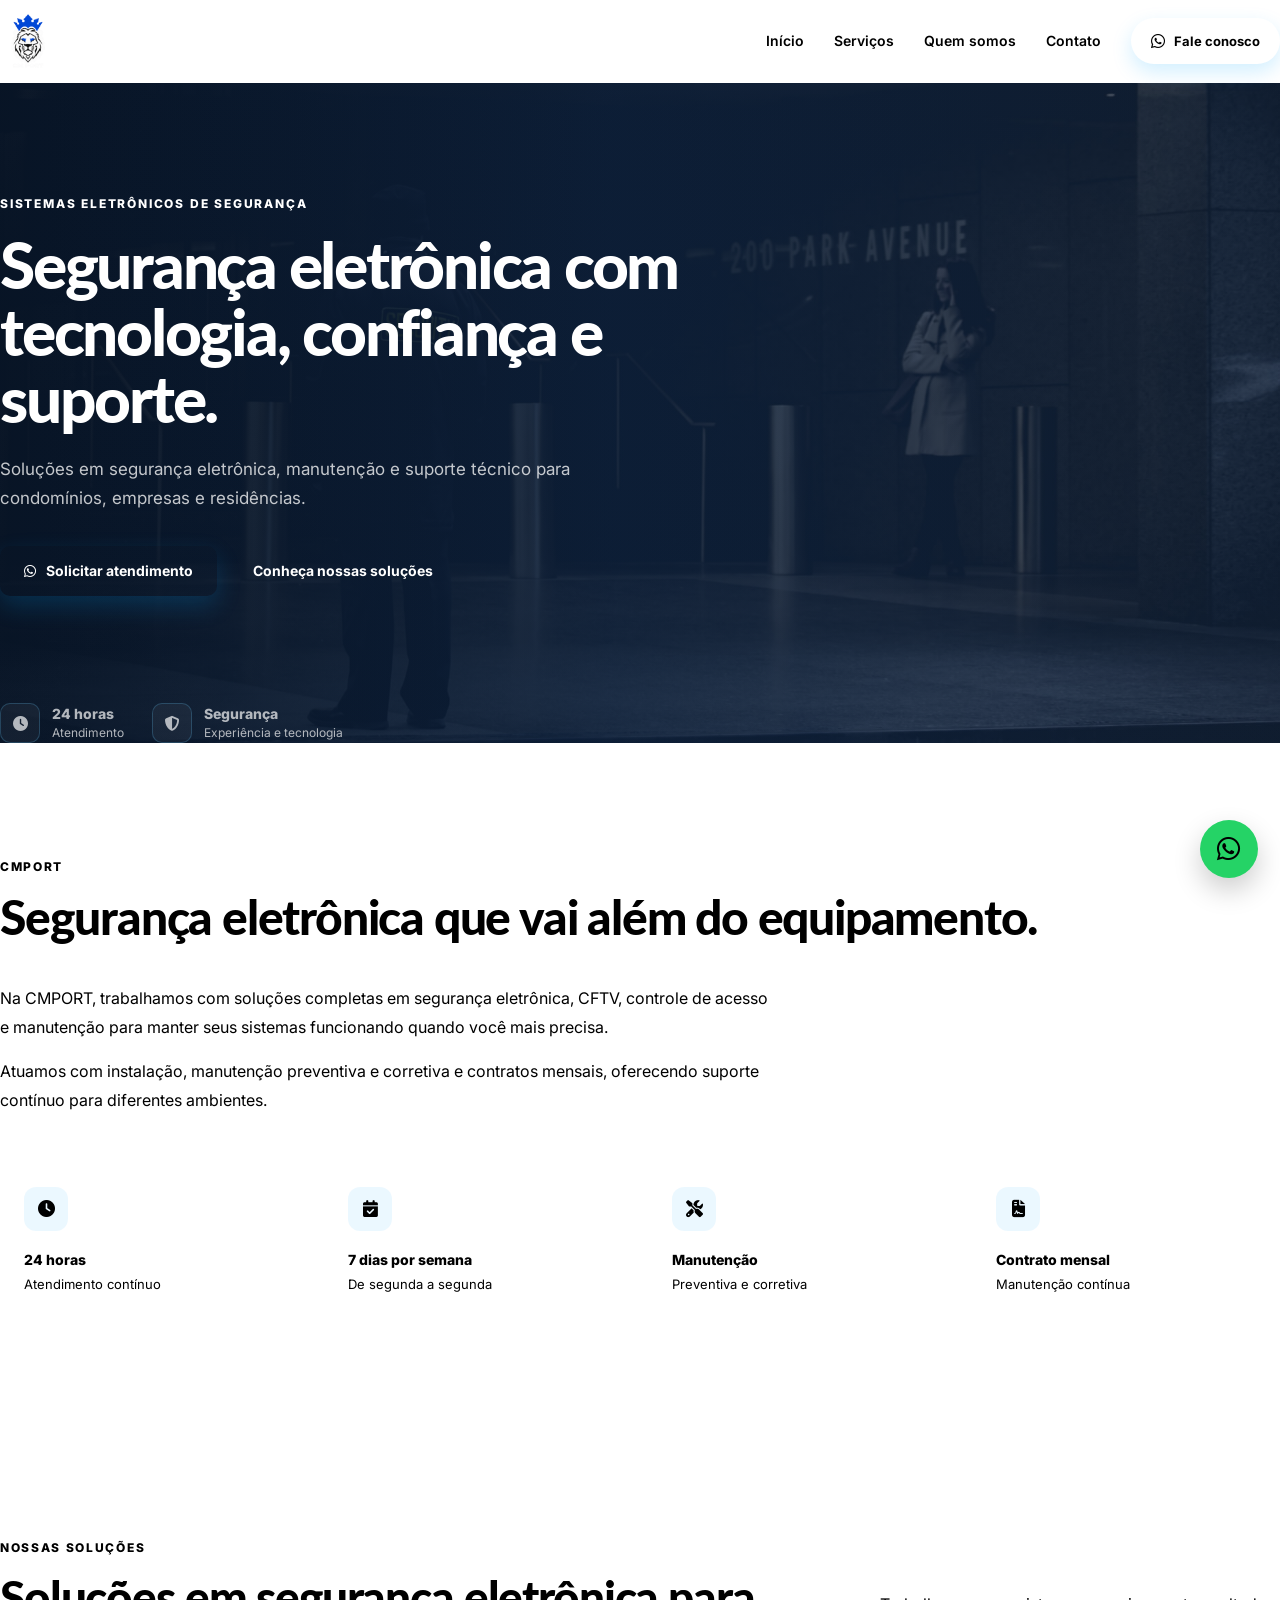
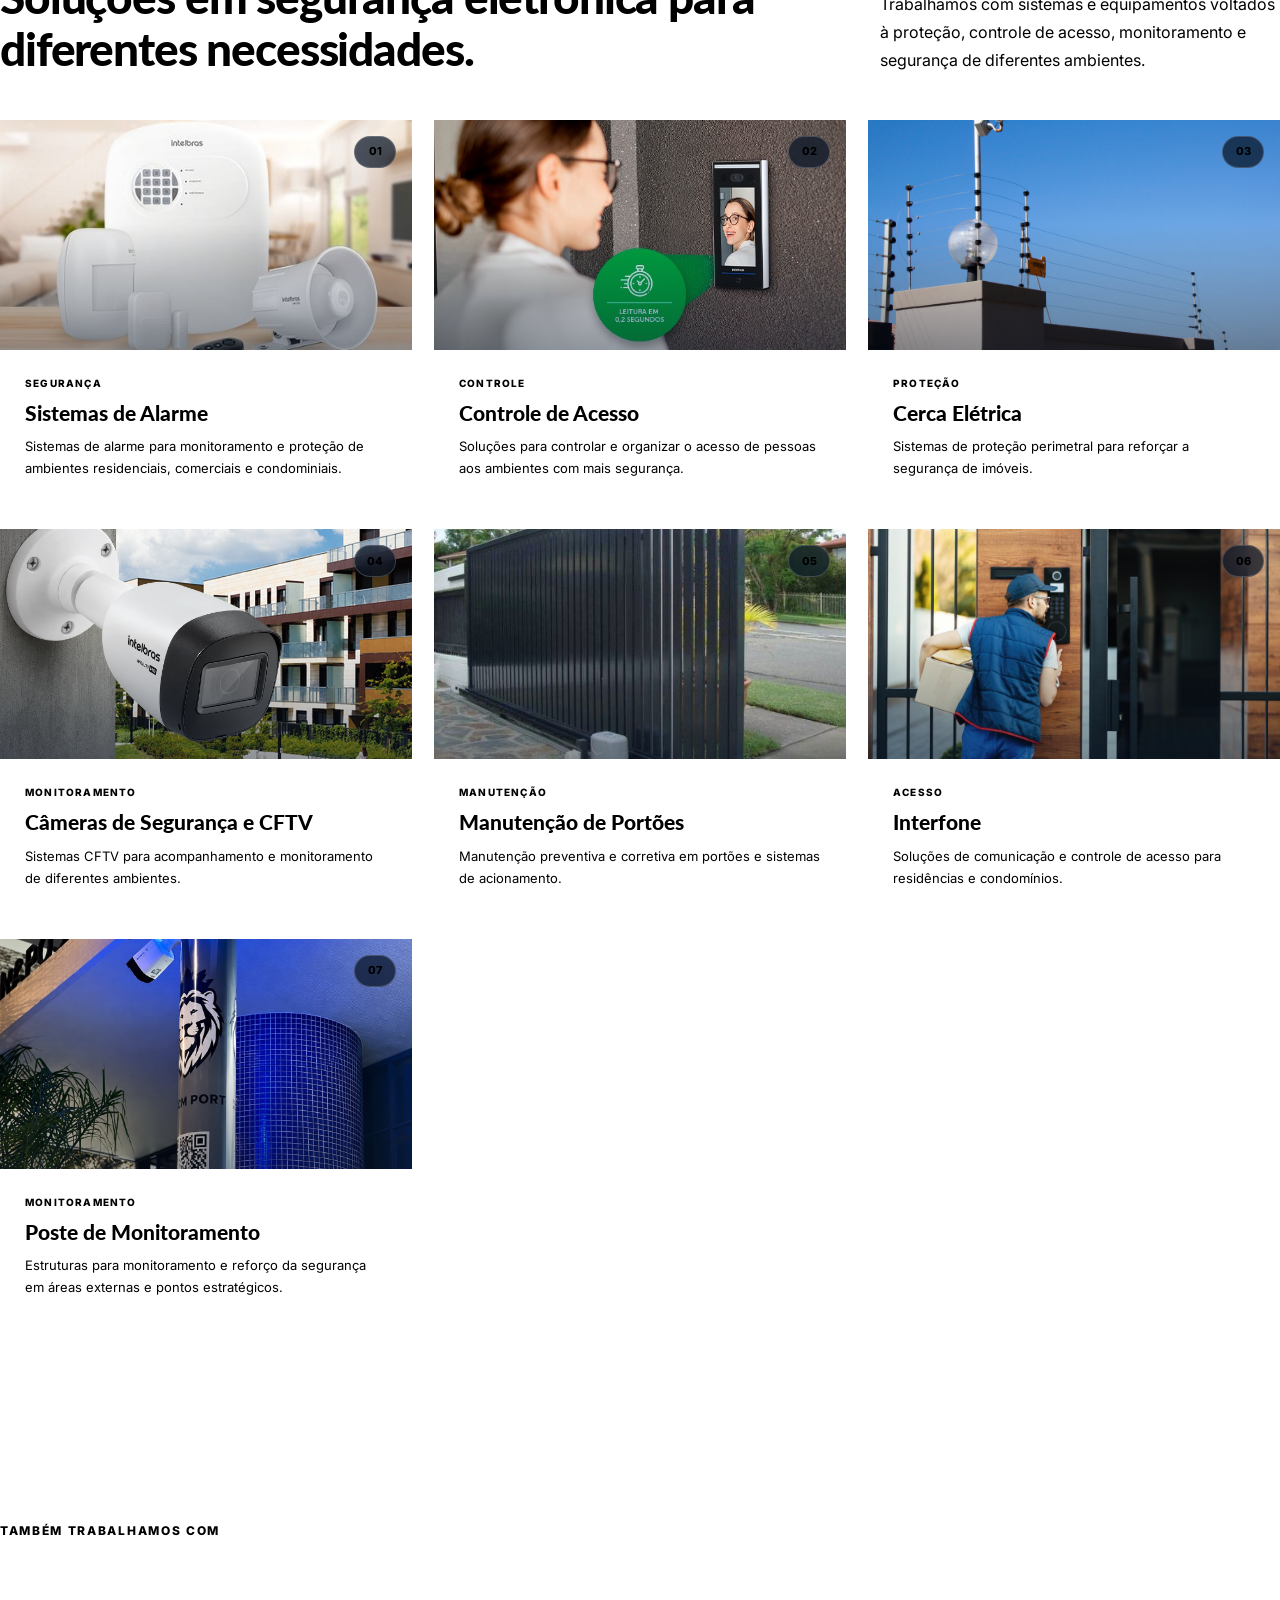
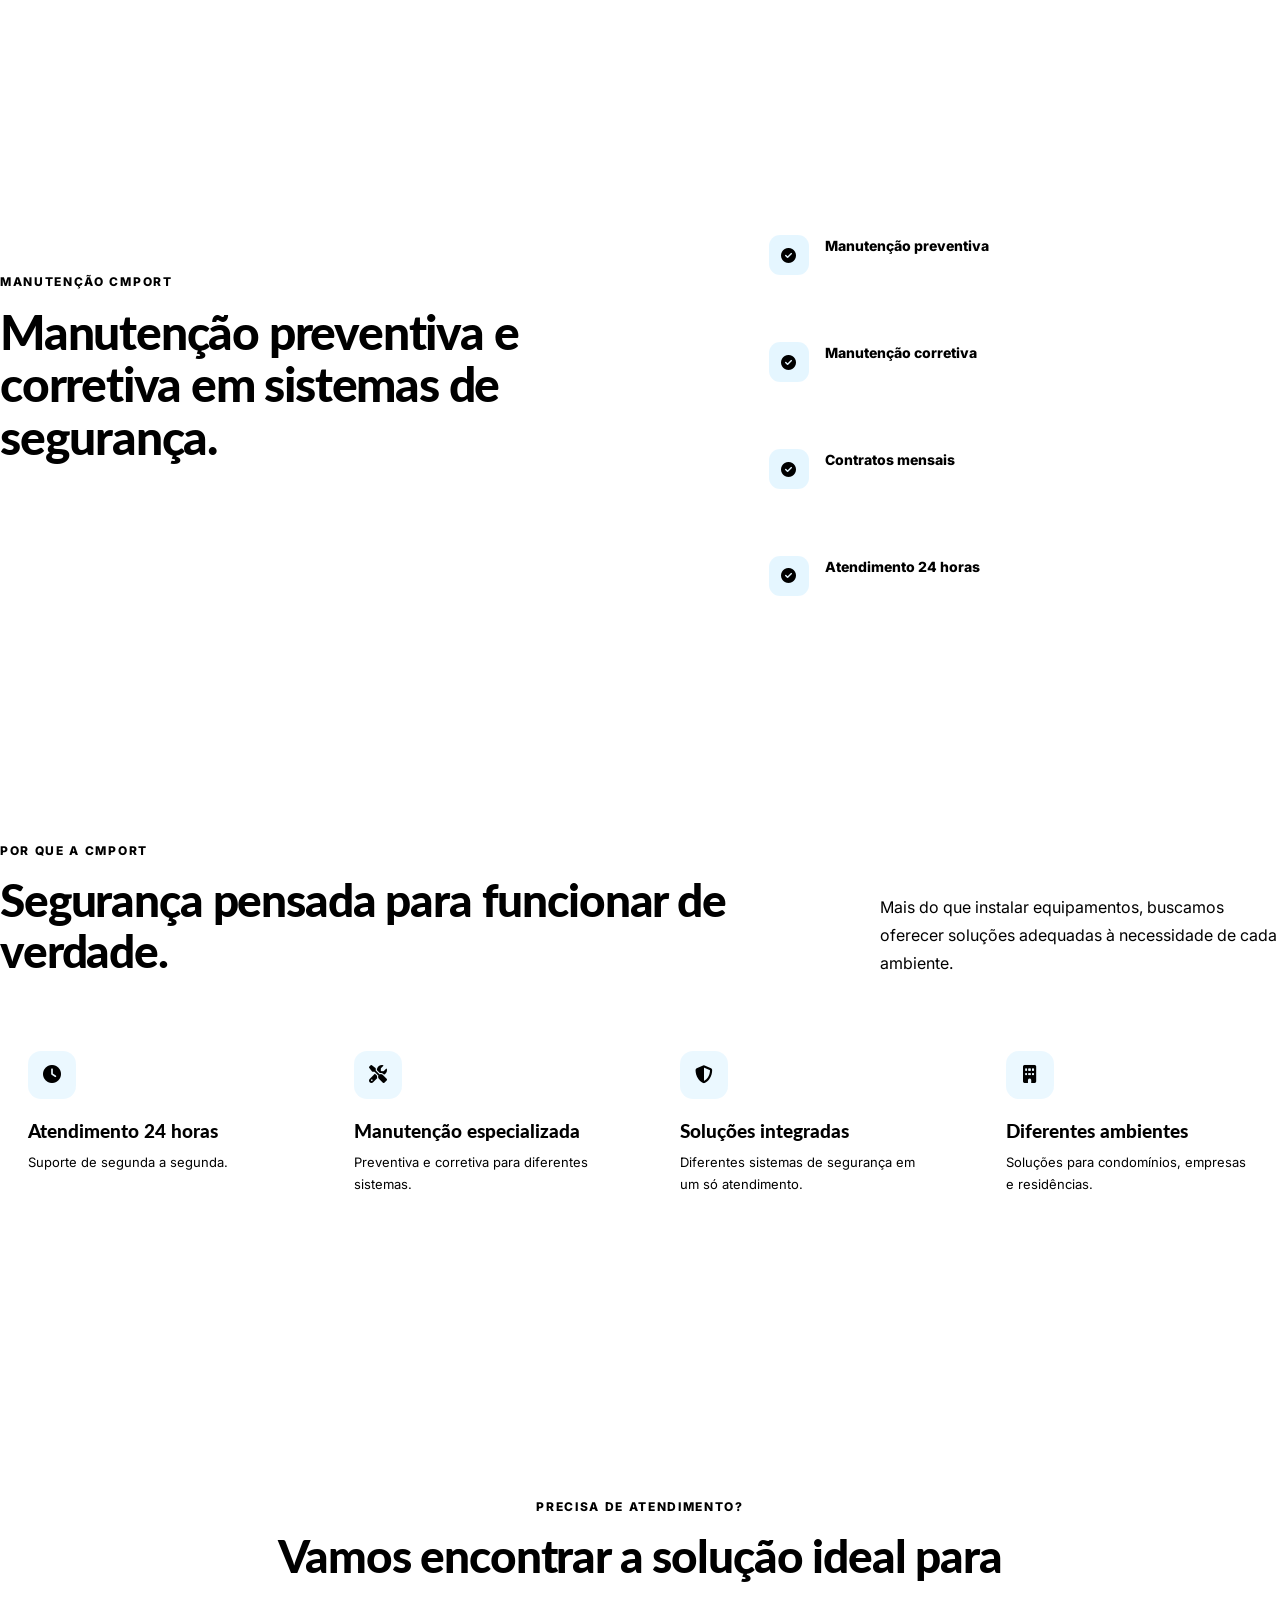
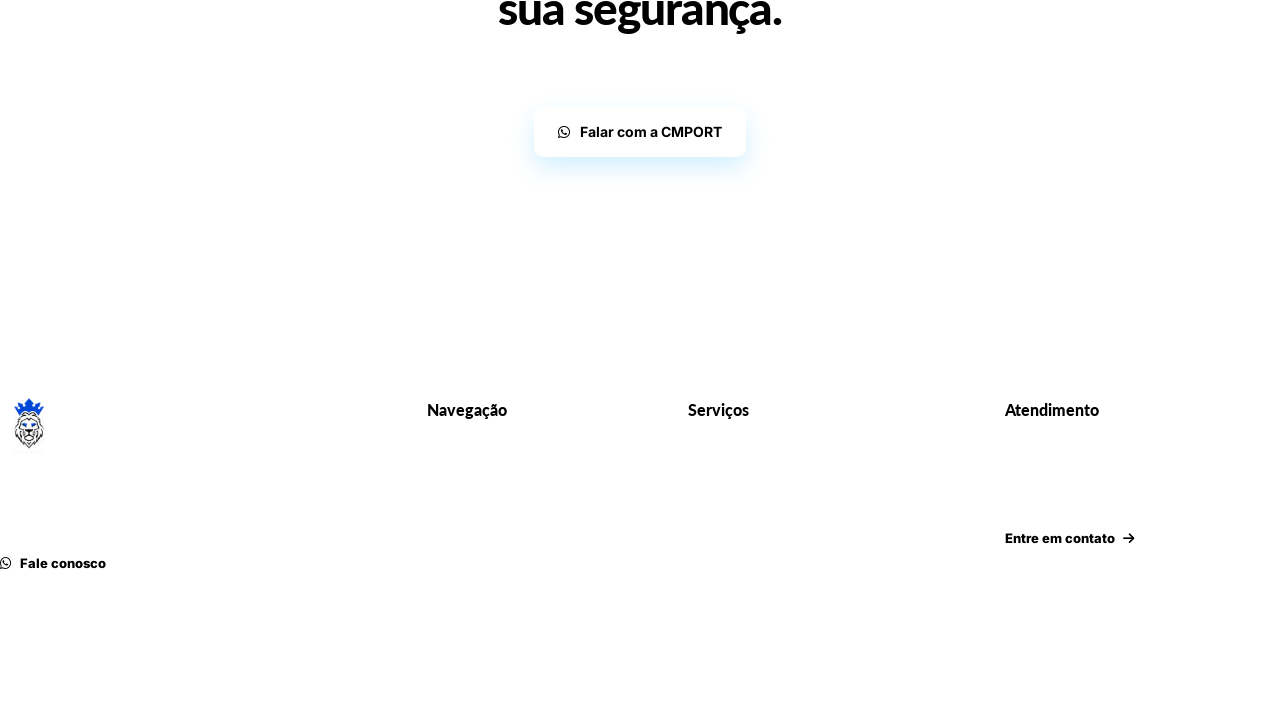
==== index.html @ 22a8a26f "Update index.html" ====
<!DOCTYPE html>
<html lang="pt-BR">
<head>
<meta charset="UTF-8">
<meta name="viewport" content="width=device-width, initial-scale=1.0">
<title>CMPORT | Segurança Eletrônica, CFTV e Controle de Acesso</title>
<meta name="description" content="CMPORT Sistemas Eletrônicos de Segurança: CFTV, câmeras de segurança, alarmes, controle de acesso, cerca elétrica, portões, interfones e manutenção preventiva e corretiva.">
<meta name="author" content="CMPORT Sistemas Eletrônicos de Segurança">
<meta name="robots" content="index, follow">
<meta name="theme-color" content="#0B1F3B">
<link rel="canonical" href="https://www.cmport.com.br/">
<link rel="icon" type="image/png" href="Logo.png">

<meta property="og:type" content="website">
<meta property="og:locale" content="pt_BR">
<meta property="og:title" content="CMPORT | Segurança Eletrônica, CFTV e Controle de Acesso">
<meta property="og:description" content="Soluções em segurança eletrônica, CFTV, controle de acesso, alarmes, cercas elétricas, portões e manutenção.">
<meta property="og:url" content="https://www.cmport.com.br/">
<meta property="og:site_name" content="CMPORT Sistemas Eletrônicos de Segurança">
<meta property="og:image" content="https://www.cmport.com.br/Logo.png">
<meta name="twitter:card" content="summary">
<meta name="twitter:title" content="CMPORT | Segurança Eletrônica, CFTV e Controle de Acesso">
<meta name="twitter:description" content="Soluções em segurança eletrônica, CFTV, controle de acesso, alarmes, cercas elétricas e manutenção.">
<meta name="twitter:image" content="https://www.cmport.com.br/Logo.png">

<link rel="preconnect" href="https://fonts.googleapis.com">
<link rel="preconnect" href="https://fonts.gstatic.com" crossorigin>
<link href="https://fonts.googleapis.com/css2?family=Inter:wght@400;500;600;700;800&family=Lato:wght@400;700;900&display=swap" rel="stylesheet">
<link rel="stylesheet" href="https://cdnjs.cloudflare.com/ajax/libs/font-awesome/6.5.2/css/all.min.css">
<link rel="stylesheet" href="estilo.css">

<script type="application/ld+json">
{
    "@context": "https://schema.org",
    "@graph": [
        {
            "@type": "Organization",
            "@id": "https://www.cmport.com.br/#organization",
            "name": "CMPORT Sistemas Eletrônicos de Segurança",
            "url": "https://www.cmport.com.br/",
            "logo": "https://www.cmport.com.br/Logo.png",
            "image": "https://www.cmport.com.br/Logo.png",
            "description": "Empresa especializada em segurança eletrônica, CFTV, controle de acesso, alarmes, cercas elétricas, portões, interfones e manutenção.",
            "telephone": "+55 11 94034-1682",
            "sameAs": [
                "https://www.instagram.com/cmport_/",
                "https://www.facebook.com/cmport.sistemas/"
            ]
        },
        {
            "@type": "WebSite",
            "@id": "https://www.cmport.com.br/#website",
            "url": "https://www.cmport.com.br/",
            "name": "CMPORT Sistemas Eletrônicos de Segurança",
            "publisher": { "@id": "https://www.cmport.com.br/#organization" },
            "inLanguage": "pt-BR"
        },
        {
            "@type": "Service",
            "@id": "https://www.cmport.com.br/#service",
            "name": "Serviços de Segurança Eletrônica",
            "url": "https://www.cmport.com.br/",
            "provider": { "@id": "https://www.cmport.com.br/#organization" },
            "serviceType": [
                "Sistemas de Alarme",
                "Câmeras de Segurança",
                "CFTV",
                "Controle de Acesso",
                "Cerca Elétrica",
                "Manutenção de Portões",
                "Interfone",
                "Poste de Monitoramento",
                "Sistema Linear",
                "Antena Coletiva",
                "Sistema IVA",
                "Alarme de Incêndio"
            ]
        }
    ]
}
</script>
</head>

<body>

<header class="header">
    <div class="container header-container">

        <a href="index.html" class="logo" aria-label="CMPORT - Página inicial">
            <img src="Logo.png" alt="Logo da CMPORT Sistemas Eletrônicos de Segurança">
        </a>

        <button class="menu-toggle" type="button" aria-label="Abrir menu" aria-expanded="false">
            <i class="fa-solid fa-bars"></i>
        </button>

        <nav class="nav" aria-label="Navegação principal">
            <a href="index.html" class="active" aria-current="page">Início</a>
            <a href="serviços.html">Serviços</a>
            <a href="quem-somos.html">Quem somos</a>
            <a href="contato.html">Contato</a>
            <a href="https://api.whatsapp.com/send?phone=5511940341682&text=Ol%C3%A1%2C%20gostaria%20de%20solicitar%20um%20atendimento%20da%20CMPORT." class="nav-button" target="_blank" rel="noopener noreferrer" aria-label="Falar com a CMPORT pelo WhatsApp">
                <i class="fa-brands fa-whatsapp"></i>
                Fale conosco
            </a>
        </nav>

    </div>
</header>


<main>

    <!-- HERO -->
    <section class="hero hero-home">
        <div class="container hero-container">

            <div class="hero-content">
    <span class="hero-label">SISTEMAS ELETRÔNICOS DE SEGURANÇA</span>

    <h1>Segurança eletrônica com tecnologia, confiança e suporte.</h1>

    <p>
        Soluções em segurança eletrônica, manutenção e suporte técnico
        para condomínios, empresas e residências.
    </p>
        </div>

                <div class="hero-buttons">
                    <a href="https://api.whatsapp.com/send?phone=5511940341682&text=Ol%C3%A1%2C%20gostaria%20de%20solicitar%20um%20atendimento%20da%20CMPORT." class="btn btn-primary" target="_blank" rel="noopener noreferrer">
                        <i class="fa-brands fa-whatsapp"></i>
                        Solicitar atendimento
                    </a>
                    <a href="serviços.html" class="btn btn-secondary">Conheça nossas soluções</a>
                </div>
            </div>

            <div class="hero-trust">

                <div class="trust-item">
                    <i class="fa-solid fa-clock"></i>
                    <span>
                        <strong>24 horas</strong>
                        Atendimento
                    </span>
                </div>

                <div class="trust-item">
                    <i class="fa-solid fa-shield-halved"></i>
                    <span>
                        <strong>Segurança</strong>
                        Experiência e tecnologia
                    </span>
                </div>

            </div>

        </div>
    </section>


    <!-- INTRO -->
    <section class="intro">
        <div class="container">

            <span class="section-label">CMPORT</span>

            <h2>Segurança eletrônica que vai além do equipamento.</h2>

            <p>
                Na CMPORT, trabalhamos com soluções completas em
                segurança eletrônica, CFTV, controle de acesso e
                manutenção para manter seus sistemas funcionando
                quando você mais precisa.
            </p>

            <p>
                Atuamos com instalação, manutenção preventiva e corretiva
                e contratos mensais, oferecendo suporte contínuo para
                diferentes ambientes.
            </p>

            <div class="intro-features">

                <div class="feature-item">
                    <i class="fa-solid fa-clock"></i>
                    <strong>24 horas</strong>
                    <span>Atendimento contínuo</span>
                </div>

                <div class="feature-item">
                    <i class="fa-solid fa-calendar-check"></i>
                    <strong>7 dias por semana</strong>
                    <span>De segunda a segunda</span>
                </div>

                <div class="feature-item">
                    <i class="fa-solid fa-screwdriver-wrench"></i>
                    <strong>Manutenção</strong>
                    <span>Preventiva e corretiva</span>
                </div>

                <div class="feature-item">
                    <i class="fa-solid fa-file-contract"></i>
                    <strong>Contrato mensal</strong>
                    <span>Manutenção contínua</span>
                </div>

            </div>

        </div>
    </section>


    <!-- SERVIÇOS -->
    <section class="services">
        <div class="container">

            <div class="section-header">
                <div>
                    <span class="section-label">NOSSAS SOLUÇÕES</span>
                    <h2>Soluções em segurança eletrônica para diferentes necessidades.</h2>
                </div>
                <p>
                    Trabalhamos com sistemas e equipamentos voltados à
                    proteção, controle de acesso, monitoramento e segurança
                    de diferentes ambientes.
                </p>
            </div>

            <div class="services-grid">

                <article class="service-card">
                    <div class="service-image">
                        <img src="Imagens/WhatsApp-Image-2023-08-18-at-14.47.55-1.jpeg" alt="Sistema de alarme para segurança de imóveis" loading="lazy">
                        <span class="service-number">01</span>
                    </div>
                    <div class="service-content">
                        <span class="service-category">SEGURANÇA</span>
                        <h3>Sistemas de Alarme</h3>
                        <p>Sistemas de alarme para monitoramento e proteção de ambientes residenciais, comerciais e condominiais.</p>
                    </div>
                </article>

                <article class="service-card">
                    <div class="service-image">
                        <img src="Imagens/WhatsApp-Image-2023-08-18-at-14.47.54-2.jpeg" alt="Sistema de controle de acesso para entrada e saída de pessoas" loading="lazy">
                        <span class="service-number">02</span>
                    </div>
                    <div class="service-content">
                        <span class="service-category">CONTROLE</span>
                        <h3>Controle de Acesso</h3>
                        <p>Soluções para controlar e organizar o acesso de pessoas aos ambientes com mais segurança.</p>
                    </div>
                </article>

                <article class="service-card">
                    <div class="service-image">
                        <img src="Imagens/original-dc3877520bd2c9fdb4041e0e8166e64f.jpg" alt="Cerca elétrica para proteção perimetral de imóveis" loading="lazy">
                        <span class="service-number">03</span>
                    </div>
                    <div class="service-content">
                        <span class="service-category">PROTEÇÃO</span>
                        <h3>Cerca Elétrica</h3>
                        <p>Sistemas de proteção perimetral para reforçar a segurança de imóveis.</p>
                    </div>
                </article>

                <article class="service-card">
                    <div class="service-image">
                        <img src="Imagens/Camera de segurança.jpeg" alt="Câmeras de segurança e sistema de CFTV" loading="lazy">
                        <span class="service-number">04</span>
                    </div>
                    <div class="service-content">
                        <span class="service-category">MONITORAMENTO</span>
                        <h3>Câmeras de Segurança e CFTV</h3>
                        <p>Sistemas CFTV para acompanhamento e monitoramento de diferentes ambientes.</p>
                    </div>
                </article>

                <article class="service-card">
                    <div class="service-image">
                        <img src="Imagens/manutencao-portao-automatico-1.jpg" alt="Manutenção preventiva e corretiva de portão automático" loading="lazy">
                        <span class="service-number">05</span>
                    </div>
                    <div class="service-content">
                        <span class="service-category">MANUTENÇÃO</span>
                        <h3>Manutenção de Portões</h3>
                        <p>Manutenção preventiva e corretiva em portões e sistemas de acionamento.</p>
                    </div>
                </article>

                <article class="service-card">
                    <div class="service-image">
                        <img src="Imagens/back-view-deliverer-ringing-intercom-gate-customer-s-house-while-delivering-packages-1-1024x683.jpg" alt="Sistema de interfone para residências e condomínios" loading="lazy">
                        <span class="service-number">06</span>
                    </div>
                    <div class="service-content">
                        <span class="service-category">ACESSO</span>
                        <h3>Interfone</h3>
                        <p>Soluções de comunicação e controle de acesso para residências e condomínios.</p>
                    </div>
                </article>

                <article class="service-card">
                    <div class="service-image">
                        <img src="Imagens/Poste de Monitoramento.jpeg" alt="Poste de monitoramento para reforço da segurança" loading="lazy">
                        <span class="service-number">07</span>
                    </div>
                    <div class="service-content">
                        <span class="service-category">MONITORAMENTO</span>
                        <h3>Poste de Monitoramento</h3>
                        <p>Estruturas para monitoramento e reforço da segurança em áreas externas e pontos estratégicos.</p>
                    </div>
                </article>

            </div>

        </div>
    </section>


    <!-- OUTRAS SOLUÇÕES (agora seção própria, fora do container) -->
    <section class="other-solutions">
        <div class="container">

            <h3 class="other-solutions-title">Também trabalhamos com</h3>

            <div class="solution-tags">
                <span>Sistema Linear</span>
                <span>Antena Coletiva</span>
                <span>Sistema IVA</span>
                <span>Alarme de Incêndio</span>
            </div>

        </div>
    </section>


    <!-- MANUTENÇÃO (estrutura ajustada ao CSS) -->
    <section class="maintenance">
        <div class="maintenance-background">
            <div class="container maintenance-content">

                <div class="maintenance-text">
                    <span class="section-label">MANUTENÇÃO CMPORT</span>

                    <h2>Manutenção preventiva e corretiva em sistemas de segurança.</h2>

                    <p>
                        A manutenção adequada ajuda a preservar o funcionamento
                        dos equipamentos e identificar problemas antes que eles
                        comprometam a segurança.
                    </p>
                </div>

                <div class="maintenance-list">

                    <div class="maintenance-item">
                        <i class="fa-solid fa-circle-check"></i>
                        <div>
                            <strong>Manutenção preventiva</strong>
                            <span>Acompanhamento para reduzir falhas.</span>
                        </div>
                    </div>

                    <div class="maintenance-item">
                        <i class="fa-solid fa-circle-check"></i>
                        <div>
                            <strong>Manutenção corretiva</strong>
                            <span>Atendimento para solucionar problemas.</span>
                        </div>
                    </div>

                    <div class="maintenance-item">
                        <i class="fa-solid fa-circle-check"></i>
                        <div>
                            <strong>Contratos mensais</strong>
                            <span>Manutenção contínua para seu sistema.</span>
                        </div>
                    </div>

                    <div class="maintenance-item">
                        <i class="fa-solid fa-circle-check"></i>
                        <div>
                            <strong>Atendimento 24 horas</strong>
                            <span>De segunda a segunda.</span>
                        </div>
                    </div>

                </div>

            </div>
        </div>
    </section>


    <!-- POR QUE A CMPORT -->
    <section class="why-cmport">
        <div class="container">

            <div class="section-header">
                <div>
                    <span class="section-label">POR QUE A CMPORT</span>
                    <h2>Segurança pensada para funcionar de verdade.</h2>
                </div>
                <p>
                    Mais do que instalar equipamentos, buscamos oferecer
                    soluções adequadas à necessidade de cada ambiente.
                </p>
            </div>

            <div class="why-grid">

                <article class="why-card">
                    <i class="fa-solid fa-clock"></i>
                    <h3>Atendimento 24 horas</h3>
                    <p>Suporte de segunda a segunda.</p>
                </article>

                <article class="why-card">
                    <i class="fa-solid fa-screwdriver-wrench"></i>
                    <h3>Manutenção especializada</h3>
                    <p>Preventiva e corretiva para diferentes sistemas.</p>
                </article>

                <article class="why-card">
                    <i class="fa-solid fa-shield-halved"></i>
                    <h3>Soluções integradas</h3>
                    <p>Diferentes sistemas de segurança em um só atendimento.</p>
                </article>

                <article class="why-card">
                    <i class="fa-solid fa-building"></i>
                    <h3>Diferentes ambientes</h3>
                    <p>Soluções para condomínios, empresas e residências.</p>
                </article>

            </div>

        </div>
    </section>


    <!-- CTA (botão agora dentro do card) -->
    <section class="cta">
        <div class="container cta-container">

            <div class="cta-content">

                <span class="section-label">PRECISA DE ATENDIMENTO?</span>

                <h2>Vamos encontrar a solução ideal para sua segurança.</h2>

                <p>Entre em contato com a CMPORT e fale com nossa equipe.</p>

                <a href="https://api.whatsapp.com/send?phone=5511940341682&text=Ol%C3%A1%2C%20gostaria%20de%20solicitar%20um%20atendimento%20da%20CMPORT." class="btn btn-primary" target="_blank" rel="noopener noreferrer">
                    <i class="fa-brands fa-whatsapp"></i>
                    Falar com a CMPORT
                </a>

            </div>

        </div>
    </section>

</main>


<footer class="footer">

    <div class="container footer-container">

        <div class="footer-brand">
            <a href="index.html" class="footer-logo" aria-label="CMPORT - Página inicial">
                <img src="Logo.png" alt="CMPORT Sistemas Eletrônicos de Segurança">
            </a>

            <p>Sistemas eletrônicos de segurança, CFTV, manutenção e suporte técnico.</p>

            <a href="https://api.whatsapp.com/send?phone=5511940341682&text=Ol%C3%A1%2C%20gostaria%20de%20solicitar%20um%20atendimento%20da%20CMPORT." class="footer-whatsapp" target="_blank" rel="noopener noreferrer">
                <i class="fa-brands fa-whatsapp"></i>
                Fale conosco
            </a>
        </div>

        <div class="footer-column">
            <h3>Navegação</h3>
            <a href="index.html">Início</a>
            <a href="serviços.html">Serviços</a>
            <a href="quem-somos.html">Quem somos</a>
            <a href="contato.html">Contato</a>
        </div>

        <div class="footer-column">
            <h3>Serviços</h3>
            <a href="serviços.html">Sistemas de Alarme</a>
            <a href="serviços.html">Controle de Acesso</a>
            <a href="serviços.html">Câmeras e CFTV</a>
            <a href="serviços.html">Cerca Elétrica</a>
            <a href="serviços.html">Manutenção de Portões</a>
        </div>

        <div class="footer-contact">
            <h3>Atendimento</h3>
            <span><i class="fa-solid fa-clock"></i> Atendimento 24 horas</span>
            <span><i class="fa-solid fa-calendar-days"></i> 7 dias por semana</span>
            <span><i class="fa-solid fa-shield-halved"></i> Segurança e manutenção</span>
            <a href="contato.html" class="footer-contact-link">
                Entre em contato
                <i class="fa-solid fa-arrow-right"></i>
            </a>
        </div>

    </div>

    <div class="footer-bottom">
        <div class="container footer-bottom-inner">

            <p>© 2026 CMPORT Sistemas Eletrônicos de Segurança. Todos os direitos reservados.</p>

            <div class="footer-social">
                <a href="https://www.instagram.com/cmport_/" target="_blank" rel="noopener noreferrer" aria-label="Instagram da CMPORT">
                    <i class="fa-brands fa-instagram"></i>
                </a>
                <a href="https://www.facebook.com/cmport.sistemas/" target="_blank" rel="noopener noreferrer" aria-label="Facebook da CMPORT">
                    <i class="fa-brands fa-facebook-f"></i>
                </a>
            </div>

        </div>
    </div>

</footer>


<!-- WhatsApp flutuante (sem texto, só o ícone) -->
<a href="https://api.whatsapp.com/send?phone=5511940341682&text=Ol%C3%A1%2C%20gostaria%20de%20solicitar%20um%20atendimento%20da%20CMPORT." class="whatsapp-float" target="_blank" rel="noopener noreferrer" aria-label="Falar com a CMPORT pelo WhatsApp">
    <i class="fa-brands fa-whatsapp"></i>
</a>

<script src="script.js"></script>

</body>
</html>
---- estilo.css ----
```css
/* =========================================================
   CMPORT - SISTEMAS ELETRÔNICOS DE SEGURANÇA
   CSS PRINCIPAL (index, serviços, quem-somos, contato)
========================================================= */

/* 01. VARIÁVEIS */
:root {
    --navy: #0B1F3B;
    --navy-dark: #071426;
    --navy-light: #102B4D;
    --blue: #00A8FF;
    --blue-dark: #0089D1;
    --blue-light: #66CCFF;
    --gray: #6B7280;
    --gray-light: #A1A7B0;
    --ice: #F4F6FA;
    --white: #FFFFFF;
    --black: #111111;
    --border: #E3E7ED;
    --shadow-sm: 0 6px 20px rgba(7, 20, 38, 0.06);
    --shadow: 0 16px 40px rgba(7, 20, 38, 0.09);
    --shadow-lg: 0 24px 60px rgba(7, 20, 38, 0.14);
    --radius-sm: 10px;
    --radius: 18px;
    --radius-lg: 28px;
    --transition: 0.25s ease;
    --container: 1180px;
}

/* 02. RESET */
*, *::before, *::after { box-sizing: border-box; }
html { scroll-behavior: smooth; }

body {
    margin: 0;
    padding: 0;
    background: var(--white);
    color: var(--navy);
    font-family: "Inter", sans-serif;
    font-size: 16px;
    line-height: 1.6;
    overflow-x: hidden;
    -webkit-font-smoothing: antialiased;
    text-rendering: optimizeLegibility;
}

body, button, input, textarea, select {
    font-family: "Inter", sans-serif;
}

img {
    display: block;
    max-width: 100%;
}

a {
    color: inherit;
    text-decoration: none;
}

button, a {
    -webkit-tap-highlight-color: transparent;
}

button {
    border: 0;
}

p, h1, h2, h3, h4 {
    margin-top: 0;
}

p {
    color: var(--gray);
}

::selection {
    background: var(--blue);
    color: var(--white);
}

/* 03. CONTAINER */
.container {
    width: min(calc(100% - 48px), var(--container));
    margin-inline: auto;
}

/* 04. HEADER */
.header,
.site-header {
    position: relative;
    z-index: 1000;
    width: 100%;
    background: var(--navy-dark);
    border-bottom: 1px solid rgba(255, 255, 255, 0.10);
}

.header-container {
    min-height: 82px;
    display: flex;
    align-items: center;
    justify-content: space-between;
    gap: 30px;
}

/* LOGO */
.logo,
.footer-logo {
    display: inline-flex;
    align-items: center;
    flex-shrink: 0;
}

.logo img {
    width: auto;
    max-width: 190px;
    max-height: 56px;
    object-fit: contain;
}

.footer-logo img {
    width: auto;
    max-width: 185px;
    max-height: 58px;
    object-fit: contain;
}

/* NAVEGAÇÃO */
.nav,
.main-nav {
    display: flex;
    align-items: center;
    justify-content: flex-end;
    gap: 30px;
}

.nav > a,
.main-nav > a {
    position: relative;
    display: inline-flex;
    align-items: center;
    min-height: 42px;
    color: var(--white);
    font-size: 14px;
    font-weight: 600;
    transition: color var(--transition);
}

.nav > a:not(.nav-button)::after,
.main-nav > a:not(.nav-button)::after {
    content: "";
    position: absolute;
    left: 0;
    bottom: 3px;
    width: 0;
    height: 2px;
    background: var(--blue);
    transition: width var(--transition);
}

.nav > a:not(.nav-button):hover,
.main-nav > a:not(.nav-button):hover,
.nav > a.active:not(.nav-button),
.main-nav > a.active:not(.nav-button) {
    color: var(--blue-light);
}

.nav > a:not(.nav-button):hover::after,
.main-nav > a:not(.nav-button):hover::after,
.nav > a.active:not(.nav-button)::after,
.main-nav > a.active:not(.nav-button)::after {
    width: 100%;
}

/* BOTÃO DO MENU */
.nav-button {
    display: inline-flex !important;
    align-items: center;
    justify-content: center;
    gap: 9px;
    min-height: 46px !important;
    padding: 0 20px;
    border-radius: 50px;
    background: var(--blue);
    color: var(--white) !important;
    font-size: 13px !important;
    font-weight: 700 !important;
    box-shadow: 0 8px 20px rgba(0, 168, 255, 0.18);
    transition: background var(--transition), transform var(--transition), box-shadow var(--transition);
}

.nav-button::after {
    display: none !important;
}

.nav-button:hover {
    background: var(--blue-dark);
    color: var(--white) !important;
    transform: translateY(-2px);
    box-shadow: 0 12px 24px rgba(0, 137, 209, 0.22);
}

.nav-button i {
    font-size: 16px;
}

/* MENU MOBILE */
.menu-toggle {
    display: none;
    width: 44px;
    height: 44px;
    align-items: center;
    justify-content: center;
    border-radius: 10px;
    background: var(--ice);
    color: var(--navy);
    cursor: pointer;
    font-size: 20px;
}

.menu-toggle:hover {
    background: #e9edf3;
}

/* 05. BOTÕES */
.btn {
    display: inline-flex;
    align-items: center;
    justify-content: center;
    gap: 10px;
    min-height: 50px;
    padding: 0 24px;
    border-radius: 10px;
    font-size: 14px;
    font-weight: 700;
    line-height: 1;
    cursor: pointer;
    transition: background var(--transition), color var(--transition), border-color var(--transition), transform var(--transition), box-shadow var(--transition);
}

.btn:hover {
    transform: translateY(-2px);
}

.btn-primary {
    background: var(--blue);
    color: var(--white);
    box-shadow: 0 10px 24px rgba(0, 168, 255, 0.18);
}

.btn-primary:hover {
    background: var(--blue-dark);
    color: var(--white);
    box-shadow: 0 14px 28px rgba(0, 137, 209, 0.22);
}

.btn-secondary {
    background: var(--white);
    color: var(--navy);
    border: 1px solid var(--white);
}

.btn-secondary:hover {
    background: transparent;
    color: var(--white);
}

.btn-outline {
    background: transparent;
    color: var(--white);
    border: 1px solid rgba(255, 255, 255, 0.38);
}

.btn-outline:hover {
    background: rgba(255, 255, 255, 0.08);
    color: var(--white);
    border-color: rgba(255, 255, 255, 0.65);
}

/* 06. ELEMENTOS DE SEÇÃO */
.section-label {
    display: inline-flex;
    align-items: center;
    margin-bottom: 14px;
    color: var(--blue-dark);
    font-size: 12px;
    font-weight: 800;
    letter-spacing: 0.14em;
    text-transform: uppercase;
}

.section-heading {
    color: var(--navy);
    font-family: "Lato", sans-serif;
    font-weight: 900;
    line-height: 1.14;
    letter-spacing: -0.025em;
}

.section-heading h2,
.section-heading > h2 {
    margin-bottom: 16px;
    color: var(--navy);
    font-family: "Lato", sans-serif;
    font-size: clamp(30px, 4vw, 44px);
    font-weight: 900;
    line-height: 1.12;
}

.section-heading p {
    max-width: 760px;
    margin-bottom: 0;
    color: var(--gray);
    font-size: 16px;
    line-height: 1.75;
}

.section-description {
    max-width: 720px;
    color: var(--gray);
    line-height: 1.75;
}

/* 07. HERO */
.hero {
    position: relative;
    overflow: hidden;
    background-color: var(--navy-dark);
    background-image:
        linear-gradient(90deg, rgba(7, 20, 38, 0.96) 0%, rgba(11, 31, 59, 0.88) 48%, rgba(11, 31, 59, 0.66) 100%),
        url("Imagens/security-service-hero-img-bg.jpg");
    background-position: center;
    background-size: cover;
    background-repeat: no-repeat;
    color: var(--white);
}

.hero::before {
    content: "";
    position: absolute;
    inset: 0;
    pointer-events: none;
    background: linear-gradient(180deg, rgba(7, 20, 38, 0.08), rgba(7, 20, 38, 0.12));
}

.hero-container {
    position: relative;
    z-index: 1;
    min-height: 620px;
    display: flex;
    align-items: center;
    gap: 60px;
    padding-top: 72px;
    padding-bottom: 72px;
}

.hero-eyebrow,
.hero-label,
.eyebrow {
    display: inline-flex;
    align-items: center;
    margin-bottom: 18px;
    color: var(--blue-light);
    font-size: 12px;
    font-weight: 800;
    letter-spacing: 0.15em;
    text-transform: uppercase;
}

.hero h1 {
    max-width: 760px;
    margin-bottom: 22px;
    color: var(--white);
    font-family: "Lato", sans-serif;
    font-size: clamp(42px, 5vw, 68px);
    font-weight: 900;
    line-height: 1.05;
    letter-spacing: -0.035em;
}

.hero p {
    max-width: 680px;
    margin-bottom: 0;
    color: rgba(255, 255, 255, 0.76);
    font-size: 17px;
    line-height: 1.75;
}

/* HERO HOME */
.hero-home .hero-container {
    display: flex;
    flex-direction: column;
    align-items: flex-start;
    justify-content: center;
    gap: 0;
}

.hero-home .hero-content {
    max-width: 760px;
}

.hero-home .hero-trust {
    margin-top: 0;
}

/* HERO BOTÕES */
.hero-buttons,
.hero-actions {
    display: flex;
    flex-wrap: wrap;
    align-items: center;
    gap: 12px;
    margin-top: 32px;
}

/* HERO TRUST */
.hero-trust {
    display: flex;
    flex-wrap: wrap;
    align-items: center;
    gap: 28px;
    margin-top: 38px;
}

.trust-item,
.hero-trust-item {
    display: flex;
    align-items: center;
    gap: 12px;
    color: rgba(255, 255, 255, 0.78);
}

.trust-item > i,
.hero-trust-item > i {
    display: inline-flex;
    align-items: center;
    justify-content: center;
    width: 40px;
    height: 40px;
    flex-shrink: 0;
    border: 1px solid rgba(102, 204, 255, 0.25);
    border-radius: 10px;
    background: rgba(255, 255, 255, 0.05);
    color: var(--blue-light);
    font-size: 15px;
}

.trust-item > span,
.hero-trust-item > span {
    display: flex;
    flex-direction: column;
    gap: 1px;
    font-size: 12px;
    line-height: 1.4;
}

.trust-item strong,
.hero-trust-item strong {
    color: var(--white);
    font-size: 14px;
    font-weight: 800;
}

/* 08. PAGE HERO - CABEÇALHO PADRÃO DE TODAS AS PÁGINAS */
.page-hero {
    position: relative;
    overflow: hidden;
    background-color: var(--navy-dark) !important;
    background-image:
        linear-gradient(
            90deg,
            rgba(7, 20, 38, 0.96) 0%,
            rgba(11, 31, 59, 0.88) 48%,
            rgba(11, 31, 59, 0.66) 100%
        ),
        url("Imagens/security-service-hero-img-bg.jpg") !important;
    background-position: center !important;
    background-size: cover !important;
    background-repeat: no-repeat !important;
    color: var(--white) !important;
}

.page-hero::after {
    content: "";
    position: absolute;
    right: -180px;
    top: -220px;
    width: 520px;
    height: 520px;
    border-radius: 50%;
    background: radial-gradient(
        circle,
        rgba(0, 168, 255, 0.14),
        transparent 68%
    );
    pointer-events: none;
}

.page-hero-content {
    position: relative;
    z-index: 1;
}

/* TEXTO PEQUENO DO CABEÇALHO */
.page-hero .hero-eyebrow,
.page-hero .hero-label,
.page-hero .eyebrow,
.page-hero .section-label {
    display: inline-flex;
    align-items: center;
    margin-bottom: 18px;
    color: var(--blue-light) !important;
    font-size: 12px;
    font-weight: 800;
    letter-spacing: 0.15em;
    line-height: 1.2;
    text-transform: uppercase;
}

/* TÍTULO PRINCIPAL DO CABEÇALHO */
.page-hero h1,
.page-hero h2 {
    max-width: 850px;
    margin-bottom: 20px;
    color: var(--white) !important;
    font-family: "Lato", sans-serif;
    font-size: clamp(40px, 5vw, 62px);
    font-weight: 900;
    line-height: 1.06;
    letter-spacing: -0.035em;
}

/* TEXTO DE APOIO DO CABEÇALHO */
.page-hero p {
    max-width: 720px;
    margin-bottom: 0;
    color: rgba(255, 255, 255, 0.76) !important;
    font-family: "Inter", sans-serif;
    font-size: 17px;
    font-weight: 400;
    line-height: 1.75;
}

/* 09. INTRO HOME */
.intro {
    padding: 110px 0;
    background: var(--white);
}

.intro > .container > h2,
.intro h2 {
    color: var(--navy);
    font-family: "Lato", sans-serif;
    font-size: clamp(32px, 4vw, 48px);
    font-weight: 900;
    line-height: 1.12;
    letter-spacing: -0.025em;
}

.intro > .container > p {
    max-width: 780px;
    color: var(--gray);
    line-height: 1.8;
}

.intro-grid {
    display: grid;
    grid-template-columns: minmax(0, 0.85fr) minmax(0, 1.15fr);
    gap: 70px;
    align-items: start;
    margin-top: 20px;
}

.intro-text {
    max-width: 720px;
}

.intro-text p {
    margin-bottom: 18px;
    color: var(--gray);
    line-height: 1.8;
}

.intro-text p:last-child {
    margin-bottom: 0;
}

/* INTRO FEATURES */
.intro-features {
    display: grid;
    grid-template-columns: repeat(4, minmax(0, 1fr));
    gap: 16px;
    margin-top: 48px;
}

.feature-item {
    padding: 24px;
    border: 1px solid var(--border);
    border-radius: var(--radius);
    background: var(--white);
    box-shadow: var(--shadow-sm);
}

.feature-item > i {
    display: inline-flex;
    align-items: center;
    justify-content: center;
    width: 44px;
    height: 44px;
    margin-bottom: 18px;
    border-radius: 12px;
    background: rgba(0, 168, 255, 0.08);
    color: var(--blue-dark);
    font-size: 17px;
}

.feature-item strong {
    display: block;
    margin-bottom: 4px;
    color: var(--navy);
    font-size: 14px;
    font-weight: 800;
}

.feature-item span {
    display: block;
    color: var(--gray);
    font-size: 13px;
    line-height: 1.5;
}

/* 10. INTRO SERVIÇOS */
.intro-section {
    padding: 100px 0;
    background: var(--white);
}

.intro-section .section-heading {
    max-width: 820px;
    margin-bottom: 46px;
}

.intro-section .section-heading h2 {
    margin-bottom: 16px;
}

.differential-grid {
    display: grid;
    grid-template-columns: repeat(4, minmax(0, 1fr));
    gap: 18px;
}

.differential-item {
    display: flex;
    align-items: flex-start;
    gap: 16px;
    padding: 24px;
    border: 1px solid var(--border);
    border-radius: var(--radius);
    background: var(--white);
    box-shadow: var(--shadow-sm);
    transition: transform var(--transition), box-shadow var(--transition), border-color var(--transition);
}

.differential-item:hover {
    transform: translateY(-4px);
    border-color: rgba(0, 168, 255, 0.25);
    box-shadow: var(--shadow);
}

.differential-icon {
    display: flex;
    align-items: center;
    justify-content: center;
    width: 44px;
    height: 44px;
    flex-shrink: 0;
    border-radius: 12px;
    background: rgba(0, 168, 255, 0.08);
    color: var(--blue-dark);
    font-size: 17px;
}

.differential-item h3 {
    margin-bottom: 7px;
    color: var(--navy);
    font-family: "Lato", sans-serif;
    font-size: 18px;
    font-weight: 900;
    line-height: 1.25;
}

.differential-item p {
    margin-bottom: 0;
    font-size: 13px;
    line-height: 1.65;
}

/* 11. SERVIÇOS */
.services,
.solutions-section {
    padding: 105px 0;
    background: var(--ice);
}

.services > .container > h2,
.solutions-section h2 {
    color: var(--navy);
    font-family: "Lato", sans-serif;
    font-weight: 900;
}

.services > .container > h2 {
    font-size: clamp(32px, 4vw, 48px);
    line-height: 1.12;
}

.section-header,
.section-top {
    display: flex;
    align-items: flex-end;
    justify-content: space-between;
    gap: 50px;
    margin-bottom: 46px;
}

.section-header > div,
.section-top > div {
    flex: 1;
}

.section-header h2,
.section-top h2 {
    max-width: 760px;
    margin-bottom: 0;
    color: var(--navy);
    font-family: "Lato", sans-serif;
    font-size: clamp(30px, 4vw, 46px);
    font-weight: 900;
    line-height: 1.12;
    letter-spacing: -0.025em;
}

.section-header > p,
.section-top > p {
    width: min(100%, 400px);
    flex-shrink: 0;
    margin-bottom: 0;
    color: var(--gray);
    line-height: 1.75;
}

/* SERVICES GRID */
.services-grid {
    display: grid;
    grid-template-columns: repeat(3, minmax(0, 1fr));
    gap: 22px;
}

.service-card {
    overflow: hidden;
    border: 1px solid var(--border);
    border-radius: var(--radius);
    background: var(--white);
    box-shadow: var(--shadow-sm);
    transition: transform var(--transition), box-shadow var(--transition), border-color var(--transition);
}

.service-card:hover {
    transform: translateY(-5px);
    border-color: rgba(0, 168, 255, 0.25);
    box-shadow: var(--shadow);
}

/* SERVICE IMAGE */
.service-image {
    position: relative;
    height: 230px;
    overflow: hidden;
    background: var(--navy-light);
}

.service-image img {
    width: 100%;
    height: 100%;
    object-fit: cover;
    transition: transform 0.5s ease;
}

.service-card:hover .service-image img {
    transform: scale(1.045);
}

.service-image::after {
    content: "";
    position: absolute;
    inset: 0;
    pointer-events: none;
    background: linear-gradient(180deg, rgba(7, 20, 38, 0) 45%, rgba(7, 20, 38, 0.42) 100%);
}

.service-number {
    position: absolute;
    right: 16px;
    top: 16px;
    z-index: 2;
    display: flex;
    align-items: center;
    justify-content: center;
    min-width: 42px;
    height: 32px;
    padding: 0 10px;
    border: 1px solid rgba(255, 255, 255, 0.18);
    border-radius: 50px;
    background: rgba(7, 20, 38, 0.72);
    color: var(--white);
    font-size: 11px;
    font-weight: 800;
    -webkit-backdrop-filter: blur(8px);
    backdrop-filter: blur(8px);
}

.service-content {
    padding: 25px 25px 28px;
}

.service-category {
    display: block;
    margin-bottom: 9px;
    color: var(--blue-dark);
    font-size: 10px;
    font-weight: 800;
    letter-spacing: 0.12em;
    text-transform: uppercase;
}

.service-content h3 {
    margin-bottom: 10px;
    color: var(--navy);
    font-family: "Lato", sans-serif;
    font-size: 21px;
    font-weight: 900;
    line-height: 1.2;
}

.service-content p {
    margin-bottom: 0;
    color: var(--gray);
    font-size: 13px;
    line-height: 1.7;
}

/* SERVICE ICONS - CONTATO */
.service-icon {
    display: flex;
    align-items: center;
    justify-content: center;
    width: 50px;
    height: 50px;
    margin-bottom: 18px;
    border-radius: 14px;
    background: rgba(0, 168, 255, 0.08);
    color: var(--blue-dark);
    font-size: 19px;
}

.contact-services .service-card {
    padding: 0;
}

.contact-services .service-content {
    padding: 28px;
}

/* 12. OUTRAS SOLUÇÕES */
.other-solutions {
    padding: 90px 0;
    background: var(--navy-dark);
    color: var(--white);
}

.other-solutions .container {
    position: relative;
    z-index: 1;
}

.other-solutions .section-label {
    color: var(--blue-light);
}

.other-solutions .section-heading {
    max-width: 700px;
    margin-bottom: 16px;
    color: var(--white);
}

.other-solutions .section-heading h2 {
    color: var(--white);
}

.other-solutions > .container > p {
    max-width: 700px;
    margin-bottom: 0;
    color: rgba(255, 255, 255, 0.72);
    line-height: 1.75;
}

.other-solutions .section-header {
    margin-bottom: 30px;
}

.other-solutions .section-header h2 {
    color: var(--white);
}

.other-solutions .section-header > p {
    color: rgba(255, 255, 255, 0.68);
}

.other-solutions-title {
    margin-bottom: 18px;
    color: var(--blue-light);
    font-family: "Inter", sans-serif;
    font-size: 12px;
    font-weight: 800;
    letter-spacing: 0.14em;
    text-transform: uppercase;
}

.solution-tags {
    display: flex;
    flex-wrap: wrap;
    align-items: center;
    gap: 12px;
    margin-top: 32px;
}

.solution-tags span {
    display: inline-flex;
    align-items: center;
    justify-content: center;
    gap: 9px;
    min-height: 46px;
    padding: 0 18px;
    color: rgba(255, 255, 255, 0.92);
    background: rgba(255, 255, 255, 0.055);
    border: 1px solid rgba(255, 255, 255, 0.12);
    border-radius: 50px;
    font-size: 13px;
    font-weight: 700;
    white-space: nowrap;
    transition: background var(--transition), border-color var(--transition), color var(--transition), transform var(--transition);
}

.solution-tags span i {
    color: var(--blue-light);
    font-size: 14px;
}

.solution-tags span:hover {
    transform: translateY(-2px);
    color: var(--white);
    background: rgba(0, 168, 255, 0.10);
    border-color: rgba(102, 204, 255, 0.35);
}

/* Versão antiga (bloco dentro de .services) - mantida por compatibilidade */
.services > .container > .other-solutions {
    margin-top: 70px;
    margin-bottom: -105px;
}

.services > .container > .other-solutions .section-header {
    display: block;
}

/* 13. MANUTENÇÃO */
.maintenance,
.maintenance-section {
    position: relative;
    overflow: hidden;
    background: var(--navy-dark);
    color: var(--white);
}

.maintenance-container,
.maintenance-background {
    width: 100%;
}

.maintenance-background {
    padding: 105px 0;
    background: linear-gradient(135deg, var(--navy-dark), var(--navy));
}

.maintenance-content {
    display: grid;
    grid-template-columns: minmax(0, 1fr) minmax(360px, 0.8fr);
    gap: 80px;
    align-items: center;
}

.maintenance-text .section-label {
    color: var(--blue-light);
}

.maintenance-text h2 {
    max-width: 720px;
    margin-bottom: 22px;
    color: var(--white);
    font-family: "Lato", sans-serif;
    font-size: clamp(32px, 4vw, 48px);
    font-weight: 900;
    line-height: 1.1;
    letter-spacing: -0.025em;
}

.maintenance-text h2 span {
    color: var(--blue-light);
}

.maintenance-text p {
    max-width: 690px;
    margin-bottom: 16px;
    color: rgba(255, 255, 255, 0.70);
    line-height: 1.8;
}

.maintenance-text p:last-of-type {
    margin-bottom: 28px;
}

/* MANUTENÇÃO LISTAS */
.maintenance-list,
.maintenance-features {
    display: grid;
    gap: 14px;
}

.maintenance-item,
.maintenance-feature {
    display: flex;
    align-items: flex-start;
    gap: 16px;
    padding: 21px;
    border: 1px solid rgba(255, 255, 255, 0.09);
    border-radius: var(--radius);
    background: rgba(255, 255, 255, 0.045);
    transition: background var(--transition), border-color var(--transition), transform var(--transition);
}

.maintenance-item:hover,
.maintenance-feature:hover {
    transform: translateY(-2px);
    background: rgba(255, 255, 255, 0.065);
    border-color: rgba(102, 204, 255, 0.20);
}

.maintenance-item > i,
.maintenance-feature > i {
    display: flex;
    align-items: center;
    justify-content: center;
    width: 40px;
    height: 40px;
    flex-shrink: 0;
    border-radius: 11px;
    background: rgba(0, 168, 255, 0.10);
    color: var(--blue-light);
    font-size: 15px;
}

.maintenance-item strong,
.maintenance-feature strong {
    display: block;
    margin-bottom: 5px;
    color: var(--white);
    font-size: 14px;
    font-weight: 800;
}

.maintenance-item h3,
.maintenance-feature h3 {
    margin-bottom: 5px;
    color: var(--white);
    font-family: "Lato", sans-serif;
    font-size: 18px;
    font-weight: 900;
}

.maintenance-item p,
.maintenance-feature p {
    margin-bottom: 0;
    color: rgba(255, 255, 255, 0.62);
    font-size: 13px;
    line-height: 1.65;
}

.maintenance-item span,
.maintenance-feature span {
    display: block;
    color: rgba(255, 255, 255, 0.62);
    font-size: 13px;
    line-height: 1.65;
}

/* 14. WHY CMPORT */
.why-cmport {
    padding: 105px 0;
    background: var(--white);
}

.why-cmport > .container > .section-label {
    margin-bottom: 30px;
}

.why-grid {
    display: grid;
    grid-template-columns: repeat(4, minmax(0, 1fr));
    gap: 24px;
}

.why-card {
    padding: 28px;
    border: 1px solid var(--border);
    border-radius: var(--radius);
    background: var(--white);
    box-shadow: var(--shadow-sm);
    transition: transform var(--transition), box-shadow var(--transition), border-color var(--transition);
}

.why-card:hover {
    transform: translateY(-4px);
    border-color: rgba(0, 168, 255, 0.22);
    box-shadow: var(--shadow);
}

.why-card > i,
.why-icon {
    display: flex;
    align-items: center;
    justify-content: center;
    width: 48px;
    height: 48px;
    margin-bottom: 20px;
    border-radius: 13px;
    background: rgba(0, 168, 255, 0.08);
    color: var(--blue-dark);
    font-size: 18px;
}

.why-card h3,
.why-item h3 {
    margin-bottom: 8px;
    color: var(--navy);
    font-family: "Lato", sans-serif;
    font-size: 19px;
    font-weight: 900;
    line-height: 1.25;
}

.why-card p,
.why-item p {
    margin-bottom: 0;
    color: var(--gray);
    font-size: 13px;
    line-height: 1.7;
}

/* WHY SPLIT */
.why-grid .why-content {
    grid-column: span 2;
}

.why-grid .why-list {
    grid-column: span 2;
}

.why-content {
    max-width: 620px;
}

.why-content .section-heading {
    margin-bottom: 22px;
}

.why-content .section-heading span {
    color: var(--blue-dark);
}

.why-content > p {
    max-width: 600px;
    margin-bottom: 0;
    color: var(--gray);
    line-height: 1.8;
}

.why-list {
    display: grid;
    gap: 16px;
}

.why-item {
    display: flex;
    align-items: flex-start;
    gap: 16px;
    padding: 22px;
    border: 1px solid var(--border);
    border-radius: var(--radius);
    background: var(--white);
    box-shadow: var(--shadow-sm);
}

.why-item .why-icon {
    margin-bottom: 0;
    flex-shrink: 0;
}

/* 15. CTA */
.cta,
.final-cta {
    padding: 105px 0;
    background: var(--ice);
}

.cta-container,
.final-cta > .container {
    display: flex;
    justify-content: center;
}

.cta-content,
.final-cta-content {
    width: 100%;
    max-width: 880px;
    padding: 60px;
    border-radius: var(--radius-lg);
    background: linear-gradient(135deg, var(--navy-dark), var(--navy));
    text-align: center;
    box-shadow: var(--shadow-lg);
}

.cta-content .section-label,
.final-cta-content .section-label {
    color: var(--blue-light);
}

.cta-content h2,
.final-cta-content h2 {
    margin-bottom: 18px;
    color: var(--white);
    font-family: "Lato", sans-serif;
    font-size: clamp(30px, 4vw, 46px);
    font-weight: 900;
    line-height: 1.12;
    letter-spacing: -0.025em;
}

.cta-content p,
.final-cta-content p {
    max-width: 650px;
    margin: 0 auto 28px;
    color: rgba(255, 255, 255, 0.70);
    line-height: 1.75;
}

/* 16. CONTATO */
.contact-section {
    padding: 105px 0;
    background: var(--white);
}

.contact-grid {
    display: grid;
    grid-template-columns: minmax(0, 0.85fr) minmax(0, 1.15fr);
    gap: 80px;
    align-items: center;
    margin-top: 20px;
}

.contact-content {
    max-width: 600px;
}

.contact-content .section-heading {
    margin-bottom: 24px;
}

.contact-content > p {
    margin-bottom: 17px;
    color: var(--gray);
    line-height: 1.8;
}

.contact-content > p:last-child {
    margin-bottom: 0;
}

.contact-cards {
    display: grid;
    gap: 15px;
}

.contact-card {
    display: flex;
    align-items: flex-start;
    gap: 18px;
    padding: 23px;
    border: 1px solid var(--border);
    border-radius: var(--radius);
    background: var(--white);
    box-shadow: var(--shadow-sm);
    transition: transform var(--transition), box-shadow var(--transition), border-color var(--transition);
}

.contact-card:hover {
    transform: translateY(-3px);
    border-color: rgba(0, 168, 255, 0.25);
    box-shadow: var(--shadow);
}

.contact-icon {
    display: flex;
    align-items: center;
    justify-content: center;
    width: 48px;
    height: 48px;
    flex-shrink: 0;
    border-radius: 13px;
    background: rgba(0, 168, 255, 0.08);
    color: var(--blue-dark);
    font-size: 19px;
}

.contact-card h3 {
    margin-bottom: 5px;
    color: var(--navy);
    font-family: "Lato", sans-serif;
    font-size: 19px;
    font-weight: 900;
}

.contact-card p {
    margin-bottom: 8px;
    color: var(--gray);
    font-size: 13px;
    line-height: 1.55;
}

.contact-card span {
    color: var(--blue-dark);
    font-size: 12px;
    font-weight: 800;
}

.contact-card span i {
    display: inline-block;
    margin-left: 5px;
    transition: transform var(--transition);
}

.contact-card:hover span i {
    transform: translateX(3px);
}

.contact-services {
    padding: 105px 0;
    background: var(--ice);
}

.contact-services .section-heading {
    margin-bottom: 12px;
}

.contact-services .section-description {
    margin-bottom: 38px;
}

.contact-services .services-grid {
    grid-template-columns: repeat(4, minmax(0, 1fr));
}

/* 17. FOOTER */
.footer,
.site-footer {
    background: var(--navy-dark);
    color: var(--white);
}

.footer-container,
.footer-grid {
    display: grid;
    grid-template-columns: 1.35fr 0.75fr 0.95fr 1fr;
    gap: 55px;
    padding-top: 75px;
    padding-bottom: 65px;
}

.footer-brand {
    max-width: 340px;
}

.footer-brand p {
    margin: 22px 0 20px;
    color: rgba(255, 255, 255, 0.58);
    font-size: 13px;
    line-height: 1.75;
}

.footer-whatsapp {
    display: inline-flex;
    align-items: center;
    gap: 9px;
    color: var(--blue-light);
    font-size: 13px;
    font-weight: 800;
    transition: color var(--transition);
}

.footer-whatsapp:hover {
    color: var(--white);
}

/* FOOTER COLUNAS */
.footer-column {
    display: flex;
    flex-direction: column;
    align-items: flex-start;
    gap: 10px;
}

.footer-column h3,
.footer-contact h3 {
    margin-bottom: 12px;
    color: var(--white);
    font-family: "Lato", sans-serif;
    font-size: 16px;
    font-weight: 900;
}

.footer-column a {
    color: rgba(255, 255, 255, 0.58);
    font-size: 13px;
    transition: color var(--transition), transform var(--transition);
}

.footer-column a:hover {
    color: var(--blue-light);
    transform: translateX(2px);
}

.footer-column a.active {
    color: var(--blue-light);
}

.footer-column p,
.footer-contact p,
.footer-contact span {
    display: flex;
    align-items: flex-start;
    gap: 8px;
    margin: 0 0 8px;
    color: rgba(255, 255, 255, 0.58);
    font-size: 13px;
    line-height: 1.6;
}

.footer-column p i,
.footer-contact p i,
.footer-contact span i {
    margin-top: 4px;
    color: var(--blue-light);
    flex-shrink: 0;
}

.footer-contact-link {
    display: inline-flex;
    align-items: center;
    gap: 8px;
    margin-top: 7px;
    color: var(--blue-light);
    font-size: 13px;
    font-weight: 800;
}

.footer-contact-link i {
    transition: transform var(--transition);
}

.footer-contact-link:hover {
    color: var(--white);
}

.footer-contact-link:hover i {
    transform: translateX(3px);
}

/* FOOTER BOTTOM */
.footer-bottom {
    border-top: 1px solid rgba(255, 255, 255, 0.09);
}

.footer-bottom-inner,
.footer > .footer-bottom.container,
.site-footer .footer-bottom {
    min-height: 72px;
    display: flex;
    align-items: center;
    justify-content: space-between;
    gap: 20px;
}

.footer-bottom p,
.footer-bottom-inner p {
    margin: 0;
    color: rgba(255, 255, 255, 0.42);
    font-size: 11px;
    line-height: 1.5;
}

/* SOCIAL */
.footer-social {
    display: flex;
    align-items: center;
    gap: 9px;
}

.footer-social a {
    display: flex;
    align-items: center;
    justify-content: center;
    width: 36px;
    height: 36px;
    border: 1px solid rgba(255, 255, 255, 0.10);
    border-radius: 50%;
    background: rgba(255, 255, 255, 0.04);
    color: rgba(255, 255, 255, 0.65);
    font-size: 14px;
    transition: background var(--transition), border-color var(--transition), color var(--transition), transform var(--transition);
}

.footer-social a:hover {
    transform: translateY(-2px);
    border-color: rgba(102, 204, 255, 0.30);
    background: rgba(0, 168, 255, 0.10);
    color: var(--white);
}

/* 18. WHATSAPP */
.whatsapp-float {
    position: fixed;
    right: 22px;
    bottom: 22px;
    z-index: 999;
    display: flex;
    align-items: center;
    justify-content: center;
    width: 58px;
    height: 58px;
    border-radius: 50%;
    background: #25D366;
    color: var(--white);
    font-size: 27px;
    box-shadow: 0 12px 28px rgba(0, 0, 0, 0.20);
    transition: transform var(--transition), box-shadow var(--transition);
}

.whatsapp-float:hover {
    transform: translateY(-4px) scale(1.03);
    color: var(--white);
    box-shadow: 0 16px 34px rgba(0, 0, 0, 0.25);
}

/* 19. TABLET */
@media (max-width: 1050px) {

    .container {
        width: min(calc(100% - 40px), var(--container));
    }

    .nav,
    .main-nav {
        gap: 20px;
    }

    .nav > a,
    .main-nav > a {
        font-size: 13px;
    }

    .hero-home .hero-container {
        flex-direction: column;
        align-items: flex-start;
        gap: 0;
    }

    .hero-home .hero-trust {
        margin-top: 0;
    }

    .intro-features,
    .differential-grid,
    .contact-services .services-grid {
        grid-template-columns: repeat(2, minmax(0, 1fr));
    }

    .services-grid {
        grid-template-columns: repeat(2, minmax(0, 1fr));
    }

    .why-grid {
        grid-template-columns: repeat(2, minmax(0, 1fr));
    }

    .why-grid .why-content,
    .why-grid .why-list {
        grid-column: span 2;
    }

    .footer-container,
    .footer-grid {
        grid-template-columns: 1.4fr 1fr 1fr;
        gap: 40px;
    }

    .footer-brand {
        grid-column: span 3;
        max-width: 520px;
    }

    .maintenance-content {
        grid-template-columns: 1fr;
        gap: 50px;
    }

    .contact-grid {
        grid-template-columns: 1fr 1fr;
        gap: 50px;
    }
}

/* 20. MOBILE */
@media (max-width: 768px) {

    .container {
        width: min(calc(100% - 32px), var(--container));
    }

    .header-container {
        min-height: 72px;
    }

    .logo img {
        max-width: 160px;
        max-height: 50px;
    }

    .menu-toggle {
        display: inline-flex;
    }

    .header .nav {
        position: absolute;
        left: 16px;
        right: 16px;
        top: calc(100% + 1px);
        display: none;
        flex-direction: column;
        align-items: stretch;
        gap: 0;
        padding: 10px;
        border: 1px solid var(--border);
        border-radius: 16px;
        background: var(--white);
        box-shadow: var(--shadow-lg);
    }

    .header .nav.active {
        display: flex;
    }

    .header .nav > a {
        display: flex;
        width: 100%;
        min-height: 48px;
        padding: 0 14px;
        border-radius: 9px;
        font-size: 14px;
    }

    .header .nav > a:not(.nav-button)::after {
        display: none;
    }

    .header .nav > a:not(.nav-button):hover,
    .header .nav > a.active:not(.nav-button) {
        background: var(--ice);
    }

    .header .nav .nav-button {
        margin-top: 8px;
        justify-content: center;
        min-height: 48px !important;
    }

    .hero-container {
        min-height: auto;
        display: block;
        padding-top: 90px;
        padding-bottom: 85px;
    }

    .hero-home .hero-container {
        display: block;
    }

    .hero h1 {
        font-size: clamp(38px, 11vw, 52px);
    }

    .hero p,
    .page-hero p {
        font-size: 15px;
    }

    .hero-buttons,
    .hero-actions {
        align-items: stretch;
        flex-direction: column;
        max-width: 330px;
    }

    .hero-buttons .btn,
    .hero-actions .btn {
        width: 100%;
    }

    .hero-trust {
        gap: 18px;
        margin-top: 30px;
    }

    .trust-item,
    .hero-trust-item {
        flex: 1;
        min-width: 135px;
    }

    /* CABEÇALHO PADRÃO DAS PÁGINAS NO MOBILE */
    .page-hero {
        padding: 85px 0;
    }

    .page-hero h1,
    .page-hero h2 {
        font-size: clamp(36px, 10vw, 50px);
        line-height: 1.08;
    }

    .page-hero p {
        font-size: 15px;
        line-height: 1.7;
    }

    .intro,
    .intro-section,
    .services,
    .solutions-section,
    .why-cmport,
    .contact-section,
    .contact-services,
    .cta,
    .final-cta {
        padding: 75px 0;
    }

    .maintenance-background {
        padding: 75px 0;
    }

    .section-header,
    .section-top {
        display: block;
        margin-bottom: 34px;
    }

    .section-header > p,
    .section-top > p {
        width: 100%;
        margin-top: 18px;
    }

    .intro-grid {
        grid-template-columns: 1fr;
        gap: 25px;
    }

    .intro-features,
    .differential-grid,
    .services-grid,
    .contact-services .services-grid {
        grid-template-columns: 1fr;
    }

    .why-grid {
        grid-template-columns: 1fr;
    }

    .why-grid .why-content,
    .why-grid .why-list {
        grid-column: span 1;
    }

    .why-grid .why-list {
        gap: 12px;
    }

    .contact-grid {
        grid-template-columns: 1fr;
        gap: 45px;
    }

    .services > .container > .other-solutions {
        margin-top: 55px;
        margin-bottom: -75px;
    }

    .solution-tags {
        gap: 9px;
    }

    .solution-tags span {
        min-height: 43px;
        padding: 0 15px;
        font-size: 12px;
    }

    .cta-content,
    .final-cta-content {
        padding: 42px 25px;
    }

    .footer-container,
    .footer-grid {
        grid-template-columns: 1fr;
        gap: 36px;
        padding-top: 60px;
        padding-bottom: 50px;
    }

    .footer-brand {
        grid-column: auto;
        max-width: 100%;
    }

    .footer > .footer-bottom.container,
    .footer-bottom-inner,
    .site-footer .footer-bottom {
        min-height: auto;
        flex-direction: column;
        align-items: flex-start;
        padding-top: 20px;
        padding-bottom: 20px;
    }

    .footer-social {
        align-self: flex-start;
    }

    .whatsapp-float {
        right: 16px;
        bottom: 16px;
        width: 54px;
        height: 54px;
        font-size: 25px;
    }
}

/* 21. MOBILE PEQUENO */
@media (max-width: 480px) {

    .container {
        width: min(calc(100% - 28px), var(--container));
    }

    .logo img {
        max-width: 145px;
    }

    .hero-container {
        padding-top: 72px;
        padding-bottom: 72px;
    }

    .hero h1 {
        font-size: 37px;
        letter-spacing: -0.03em;
    }

    .hero-trust {
        display: grid;
        grid-template-columns: 1fr;
        gap: 12px;
    }

    .trust-item,
    .hero-trust-item {
        width: 100%;
    }

    .page-hero {
        padding: 70px 0;
    }

    .page-hero h1,
    .page-hero h2 {
        font-size: 36px;
    }

    .section-heading h2,
    .section-heading > h2 {
        font-size: 32px;
    }

    .service-image {
        height: 215px;
    }

    .service-content {
        padding: 22px;
    }

    .maintenance-item,
    .maintenance-feature,
    .contact-card,
    .why-card {
        padding: 20px;
    }

    .cta-content,
    .final-cta-content {
        padding: 36px 20px;
    }

    .footer-bottom p,
    .footer-bottom-inner p {
        max-width: 100%;
    }
}

/* 22. ACESSIBILIDADE */
a:focus-visible,
button:focus-visible {
    outline: 3px solid rgba(0, 168, 255, 0.35);
    outline-offset: 3px;
}

@media (prefers-reduced-motion: reduce) {
    html {
        scroll-behavior: auto;
    }

    *,
    *::before,
    *::after {
        transition-duration: 0.01ms !important;
        animation-duration: 0.01ms !important;
        animation-iteration-count: 1 !important;
    }
}

/* HERO AZUL-MARINHO — IDENTIDADE CMPORT */

.hero {
    background-color: #071426 !important;
    background-image:
        linear-gradient(
            90deg,
            rgba(7, 20, 38, 0.96) 0%,
            rgba(11, 31, 59, 0.88) 48%,
            rgba(11, 31, 59, 0.66) 100%
        ),
        url("Imagens/security-service-hero-img-bg.jpg") !important;
    background-position: center !important;
    background-size: cover !important;
    background-repeat: no-repeat !important;
    color: #FFFFFF;
}

.hero h1,
.page-hero h1 {
    color: #FFFFFF !important;
}

.hero p,
.page-hero p {
    color: rgba(255, 255, 255, 0.76) !important;
}
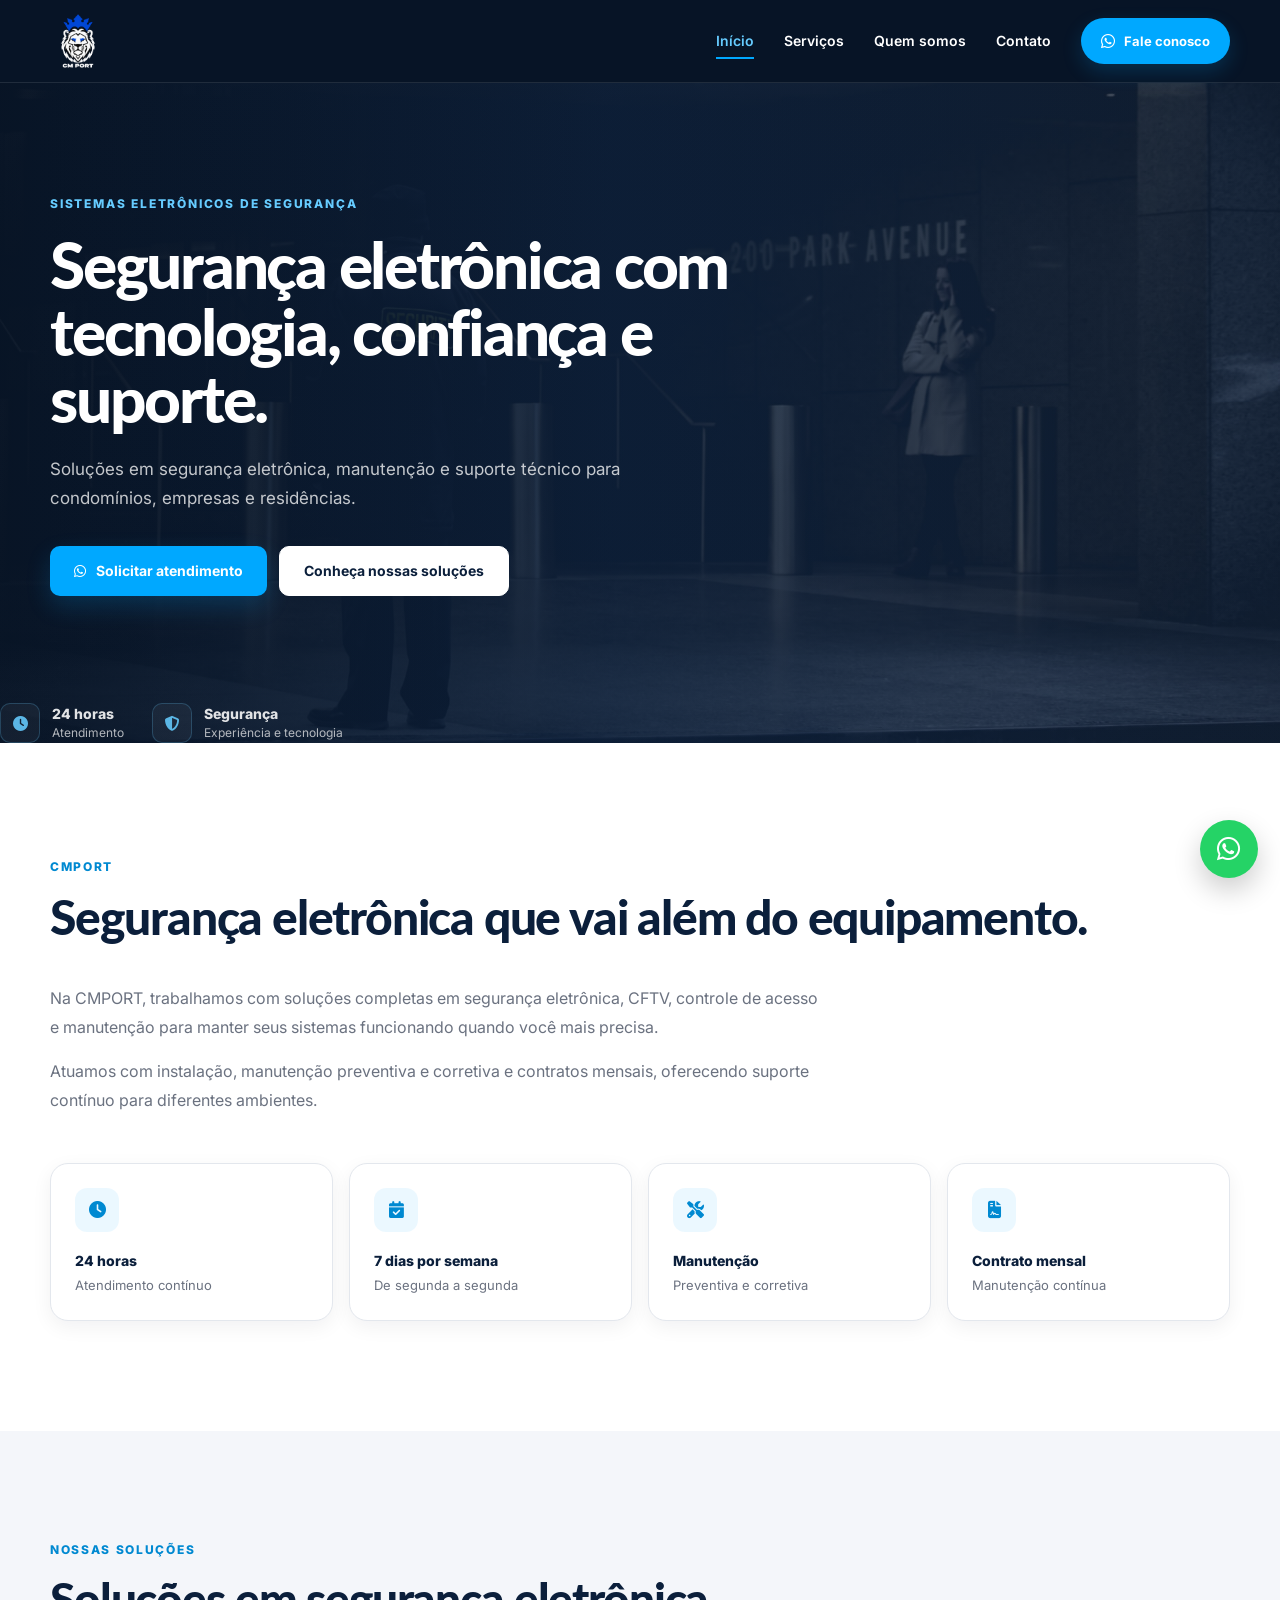
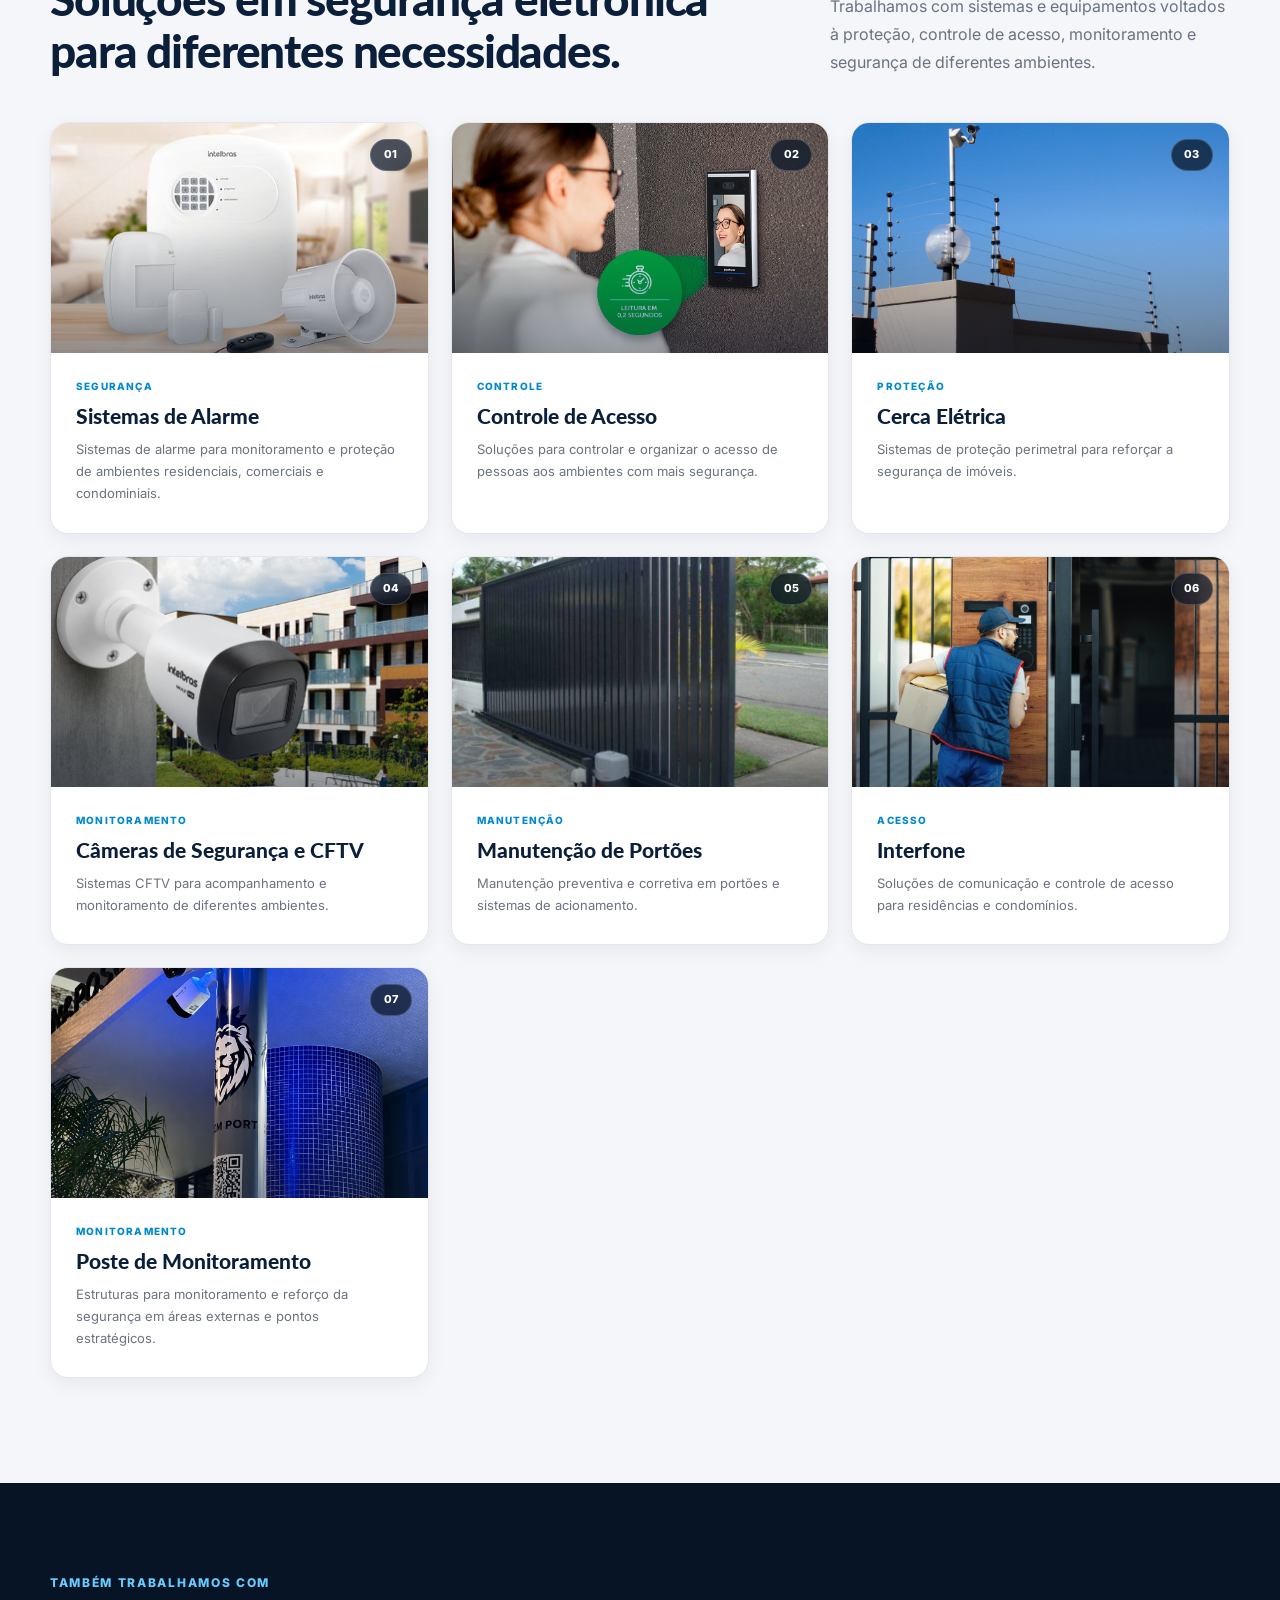
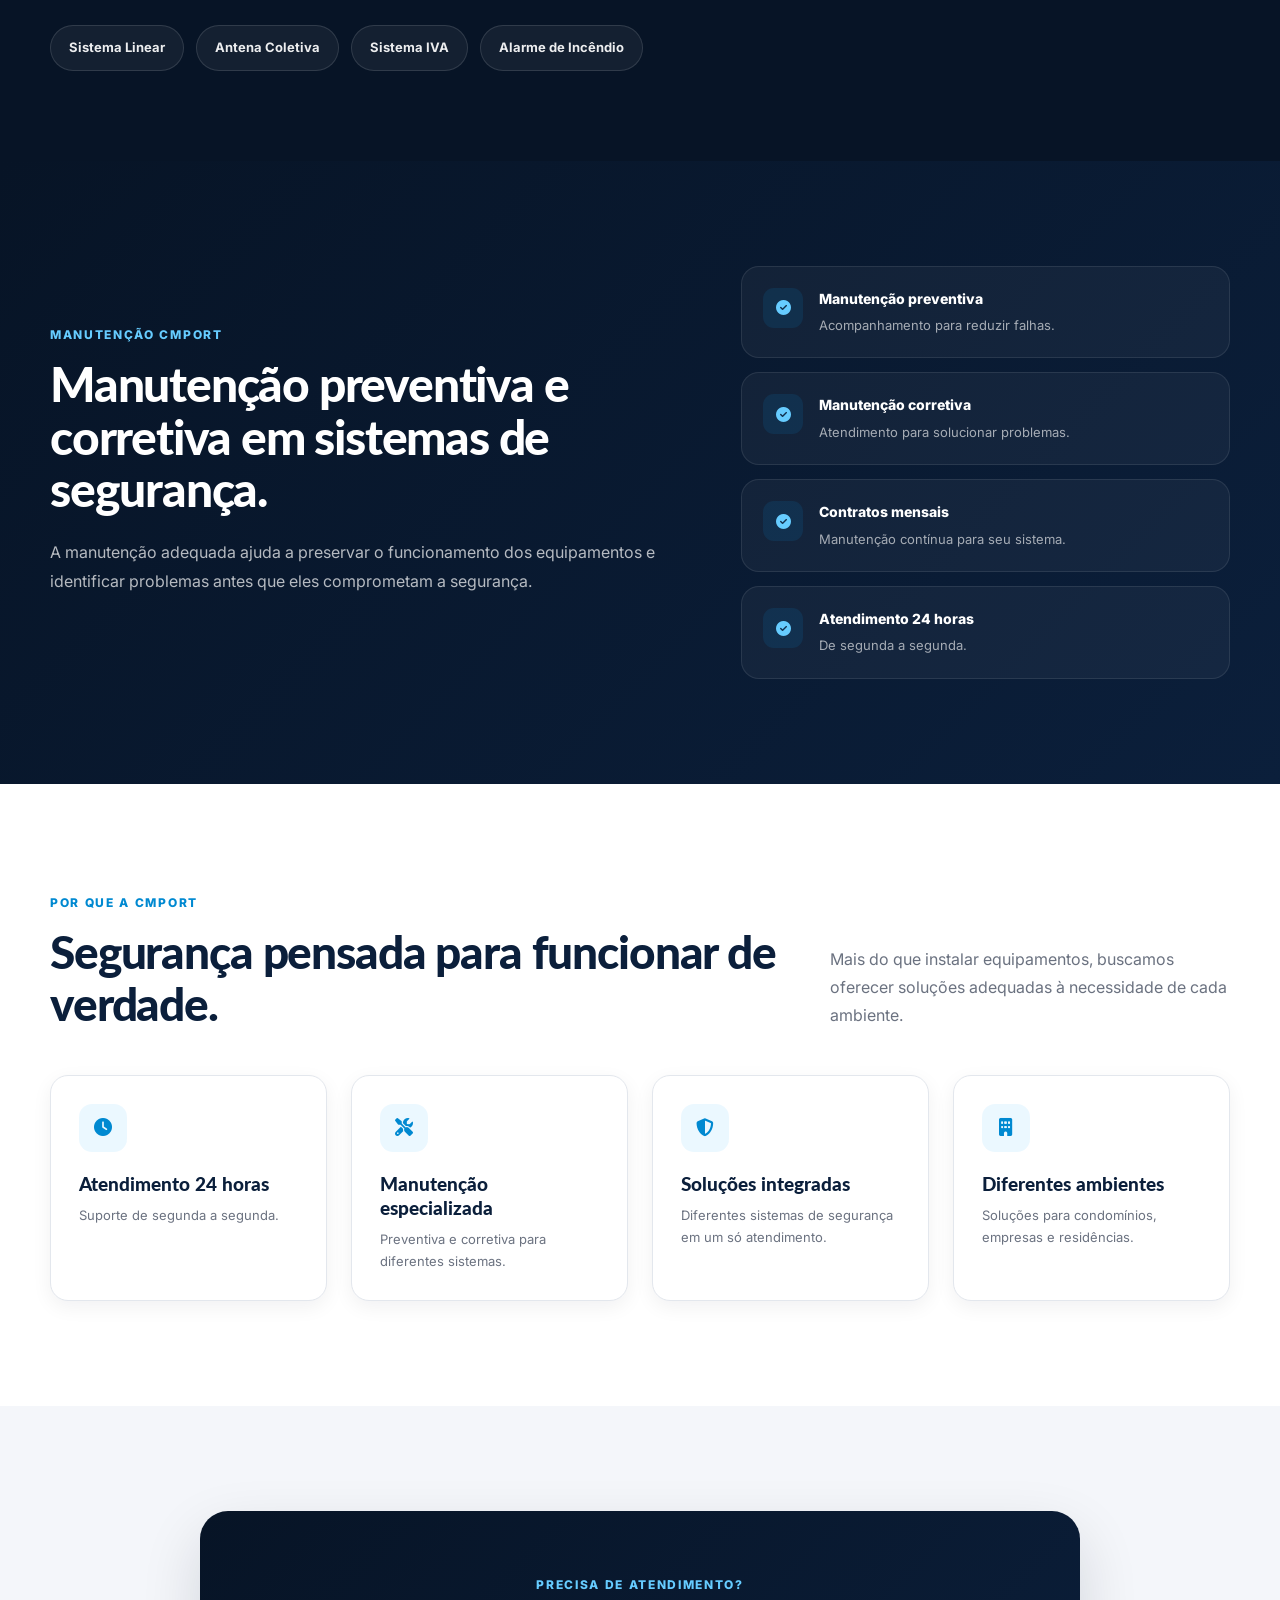
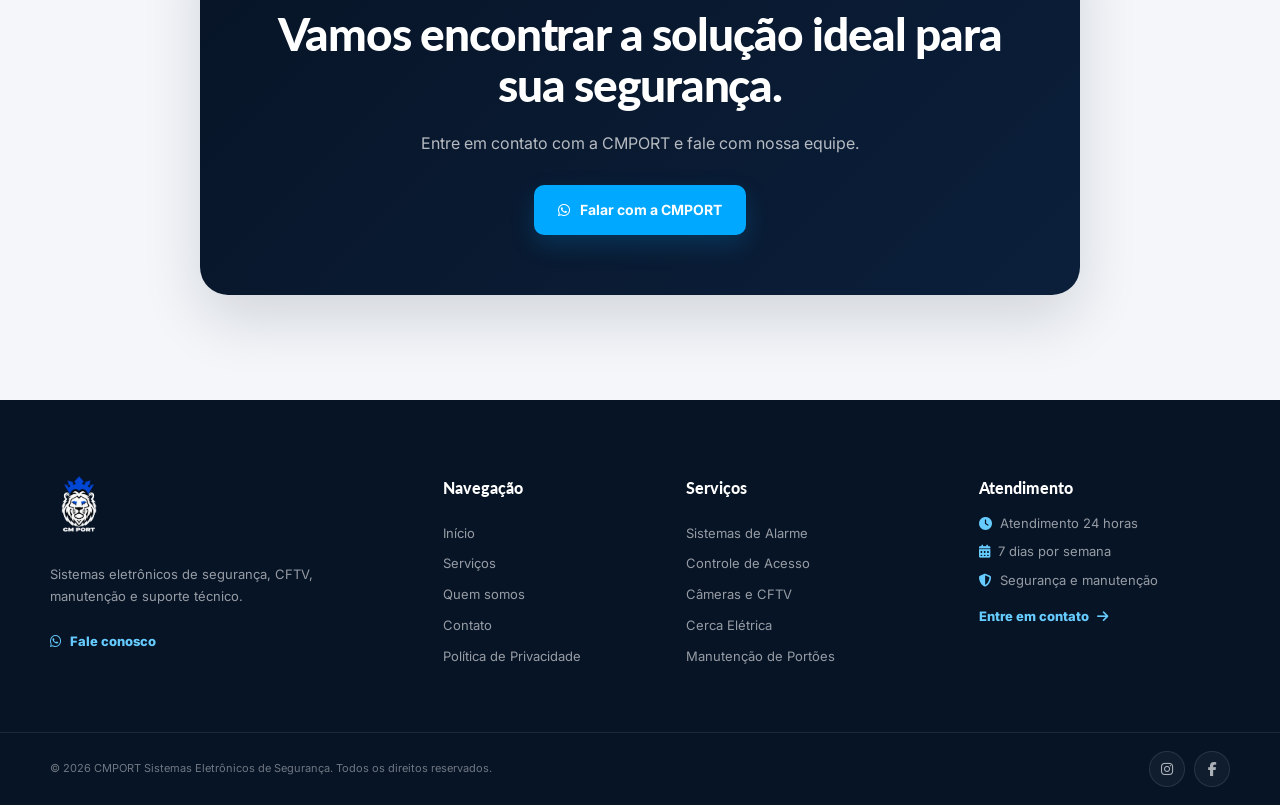
==== commit b297570b: "Update index.html" ====
--- a/index.html
+++ b/index.html
@@ -1,3 +1,4 @@
+
 <!DOCTYPE html>
 <html lang="pt-BR">
 <head>
@@ -116,46 +117,45 @@
         <div class="container hero-container">
 
             <div class="hero-content">
-    <span class="hero-label">SISTEMAS ELETRÔNICOS DE SEGURANÇA</span>
-
-    <h1>Segurança eletrônica com tecnologia, confiança e suporte.</h1>
-
-    <p>
-        Soluções em segurança eletrônica, manutenção e suporte técnico
-        para condomínios, empresas e residências.
-    </p>
-        </div>
-
-                <div class="hero-buttons">
-                    <a href="https://api.whatsapp.com/send?phone=5511940341682&text=Ol%C3%A1%2C%20gostaria%20de%20solicitar%20um%20atendimento%20da%20CMPORT." class="btn btn-primary" target="_blank" rel="noopener noreferrer">
-                        <i class="fa-brands fa-whatsapp"></i>
-                        Solicitar atendimento
-                    </a>
-                    <a href="serviços.html" class="btn btn-secondary">Conheça nossas soluções</a>
-                </div>
-            </div>
-
-            <div class="hero-trust">
-
-                <div class="trust-item">
-                    <i class="fa-solid fa-clock"></i>
-                    <span>
-                        <strong>24 horas</strong>
-                        Atendimento
-                    </span>
-                </div>
-
-                <div class="trust-item">
-                    <i class="fa-solid fa-shield-halved"></i>
-                    <span>
-                        <strong>Segurança</strong>
-                        Experiência e tecnologia
-                    </span>
-                </div>
-
-            </div>
-
-        </div>
+                <span class="hero-label">SISTEMAS ELETRÔNICOS DE SEGURANÇA</span>
+
+                <h1>Segurança eletrônica com tecnologia, confiança e suporte.</h1>
+
+                <p>
+                    Soluções em segurança eletrônica, manutenção e suporte técnico
+                    para condomínios, empresas e residências.
+                </p>
+            </div>
+
+            <div class="hero-buttons">
+                <a href="https://api.whatsapp.com/send?phone=5511940341682&text=Ol%C3%A1%2C%20gostaria%20de%20solicitar%20um%20atendimento%20da%20CMPORT." class="btn btn-primary" target="_blank" rel="noopener noreferrer">
+                    <i class="fa-brands fa-whatsapp"></i>
+                    Solicitar atendimento
+                </a>
+                <a href="serviços.html" class="btn btn-secondary">Conheça nossas soluções</a>
+            </div>
+        </div>
+
+        <div class="hero-trust">
+
+            <div class="trust-item">
+                <i class="fa-solid fa-clock"></i>
+                <span>
+                    <strong>24 horas</strong>
+                    Atendimento
+                </span>
+            </div>
+
+            <div class="trust-item">
+                <i class="fa-solid fa-shield-halved"></i>
+                <span>
+                    <strong>Segurança</strong>
+                    Experiência e tecnologia
+                </span>
+            </div>
+
+        </div>
+
     </section>
 
 
@@ -320,7 +320,7 @@
     </section>
 
 
-    <!-- OUTRAS SOLUÇÕES (agora seção própria, fora do container) -->
+    <!-- OUTRAS SOLUÇÕES -->
     <section class="other-solutions">
         <div class="container">
 
@@ -337,7 +337,7 @@
     </section>
 
 
-    <!-- MANUTENÇÃO (estrutura ajustada ao CSS) -->
+    <!-- MANUTENÇÃO -->
     <section class="maintenance">
         <div class="maintenance-background">
             <div class="container maintenance-content">
@@ -442,7 +442,7 @@
     </section>
 
 
-    <!-- CTA (botão agora dentro do card) -->
+    <!-- CTA -->
     <section class="cta">
         <div class="container cta-container">
 
@@ -490,6 +490,7 @@
             <a href="serviços.html">Serviços</a>
             <a href="quem-somos.html">Quem somos</a>
             <a href="contato.html">Contato</a>
+            <a href="privacidade.html">Política de Privacidade</a>
         </div>
 
         <div class="footer-column">
@@ -534,7 +535,7 @@
 </footer>
 
 
-<!-- WhatsApp flutuante (sem texto, só o ícone) -->
+<!-- WhatsApp flutuante -->
 <a href="https://api.whatsapp.com/send?phone=5511940341682&text=Ol%C3%A1%2C%20gostaria%20de%20solicitar%20um%20atendimento%20da%20CMPORT." class="whatsapp-float" target="_blank" rel="noopener noreferrer" aria-label="Falar com a CMPORT pelo WhatsApp">
     <i class="fa-brands fa-whatsapp"></i>
 </a>
--- a/estilo.css
+++ b/estilo.css
@@ -1,4 +1,3 @@
-```css
 /* =========================================================
    CMPORT - SISTEMAS ELETRÔNICOS DE SEGURANÇA
    CSS PRINCIPAL (index, serviços, quem-somos, contato)
@@ -1997,3 +1996,152 @@
 .page-hero p {
     color: rgba(255, 255, 255, 0.76) !important;
 }
+
+
+/* =========================================================
+   CMPORT — AVISO DE COOKIES
+========================================================= */
+
+.cookie-banner {
+    position: fixed;
+    right: 24px;
+    bottom: 24px;
+    z-index: 9999;
+    width: min(440px, calc(100% - 32px));
+    padding: 26px;
+    border: 1px solid var(--border);
+    border-radius: 18px;
+    background: var(--white);
+    color: var(--navy);
+    box-shadow: 0 20px 60px rgba(7, 20, 38, 0.22);
+}
+
+.cookie-banner[hidden],
+.cookie-preferences[hidden] {
+    display: none !important;
+}
+
+.cookie-banner h2,
+.cookie-preferences h2 {
+    margin: 0 0 10px;
+    color: var(--navy);
+    font-family: "Lato", sans-serif;
+    font-size: 21px;
+    font-weight: 900;
+    line-height: 1.3;
+}
+
+.cookie-banner p,
+.cookie-preferences p {
+    margin: 0 0 16px;
+    color: var(--gray);
+    font-size: 13px;
+    line-height: 1.7;
+}
+
+.cookie-banner a,
+.cookie-preferences a {
+    color: var(--blue-dark);
+    text-decoration: underline;
+    text-underline-offset: 3px;
+}
+
+.cookie-actions {
+    display: flex;
+    flex-wrap: wrap;
+    gap: 10px;
+}
+
+.cookie-actions button {
+    min-height: 43px;
+    flex: 1 1 145px;
+    padding: 10px 14px;
+    border: 1px solid var(--border);
+    border-radius: 9px;
+    background: var(--white);
+    color: var(--navy);
+    font-family: "Inter", sans-serif;
+    font-size: 12px;
+    font-weight: 700;
+    cursor: pointer;
+    transition: background var(--transition), color var(--transition);
+}
+
+.cookie-actions .cookie-accept {
+    border-color: var(--blue);
+    background: var(--blue);
+    color: var(--white);
+}
+
+.cookie-actions .cookie-accept:hover {
+    border-color: var(--blue-dark);
+    background: var(--blue-dark);
+}
+
+.cookie-actions .cookie-reject:hover,
+.cookie-actions .cookie-settings:hover {
+    background: var(--ice);
+}
+
+.cookie-preferences {
+    position: fixed;
+    inset: 0;
+    z-index: 10000;
+    display: grid;
+    place-items: center;
+    padding: 20px;
+    background: rgba(7, 20, 38, 0.65);
+}
+
+.cookie-preferences-panel {
+    width: min(100%, 480px);
+    padding: 28px;
+    border-radius: 18px;
+    background: var(--white);
+    box-shadow: 0 24px 70px rgba(0, 0, 0, 0.25);
+}
+
+.cookie-essential {
+    display: flex;
+    align-items: flex-start;
+    gap: 12px;
+    margin: 18px 0;
+    padding: 15px;
+    border: 1px solid var(--border);
+    border-radius: 10px;
+    color: var(--navy);
+    font-size: 13px;
+    line-height: 1.6;
+}
+
+.cookie-essential input {
+    margin-top: 4px;
+    accent-color: var(--blue);
+}
+
+.cookie-preferences .cookie-actions {
+    margin-top: 18px;
+}
+
+@media (max-width: 600px) {
+    .cookie-banner {
+        right: 12px;
+        bottom: 12px;
+        width: calc(100% - 24px);
+        padding: 21px;
+    }
+
+    .cookie-banner h2,
+    .cookie-preferences h2 {
+        font-size: 19px;
+    }
+
+    .cookie-actions button {
+        flex-basis: 100%;
+    }
+
+    .cookie-preferences-panel {
+        padding: 22px;
+    }
+}
+
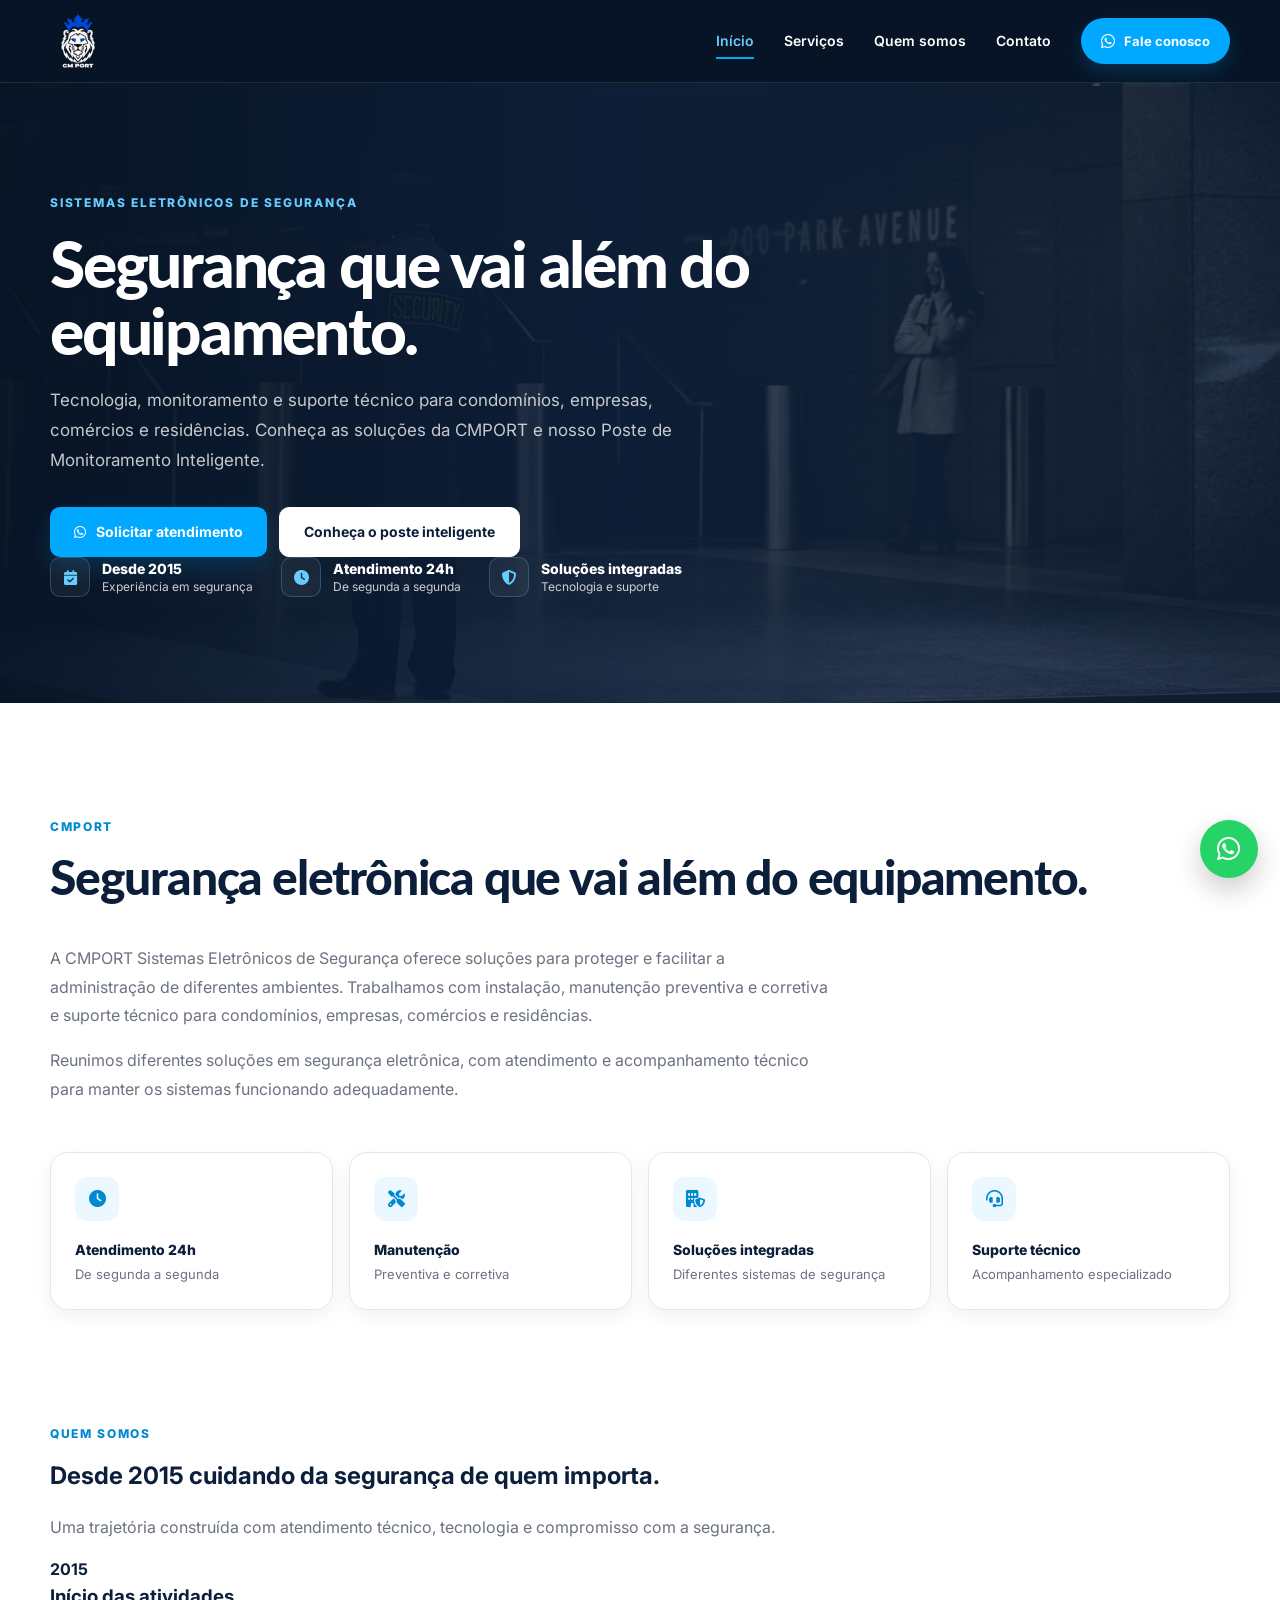
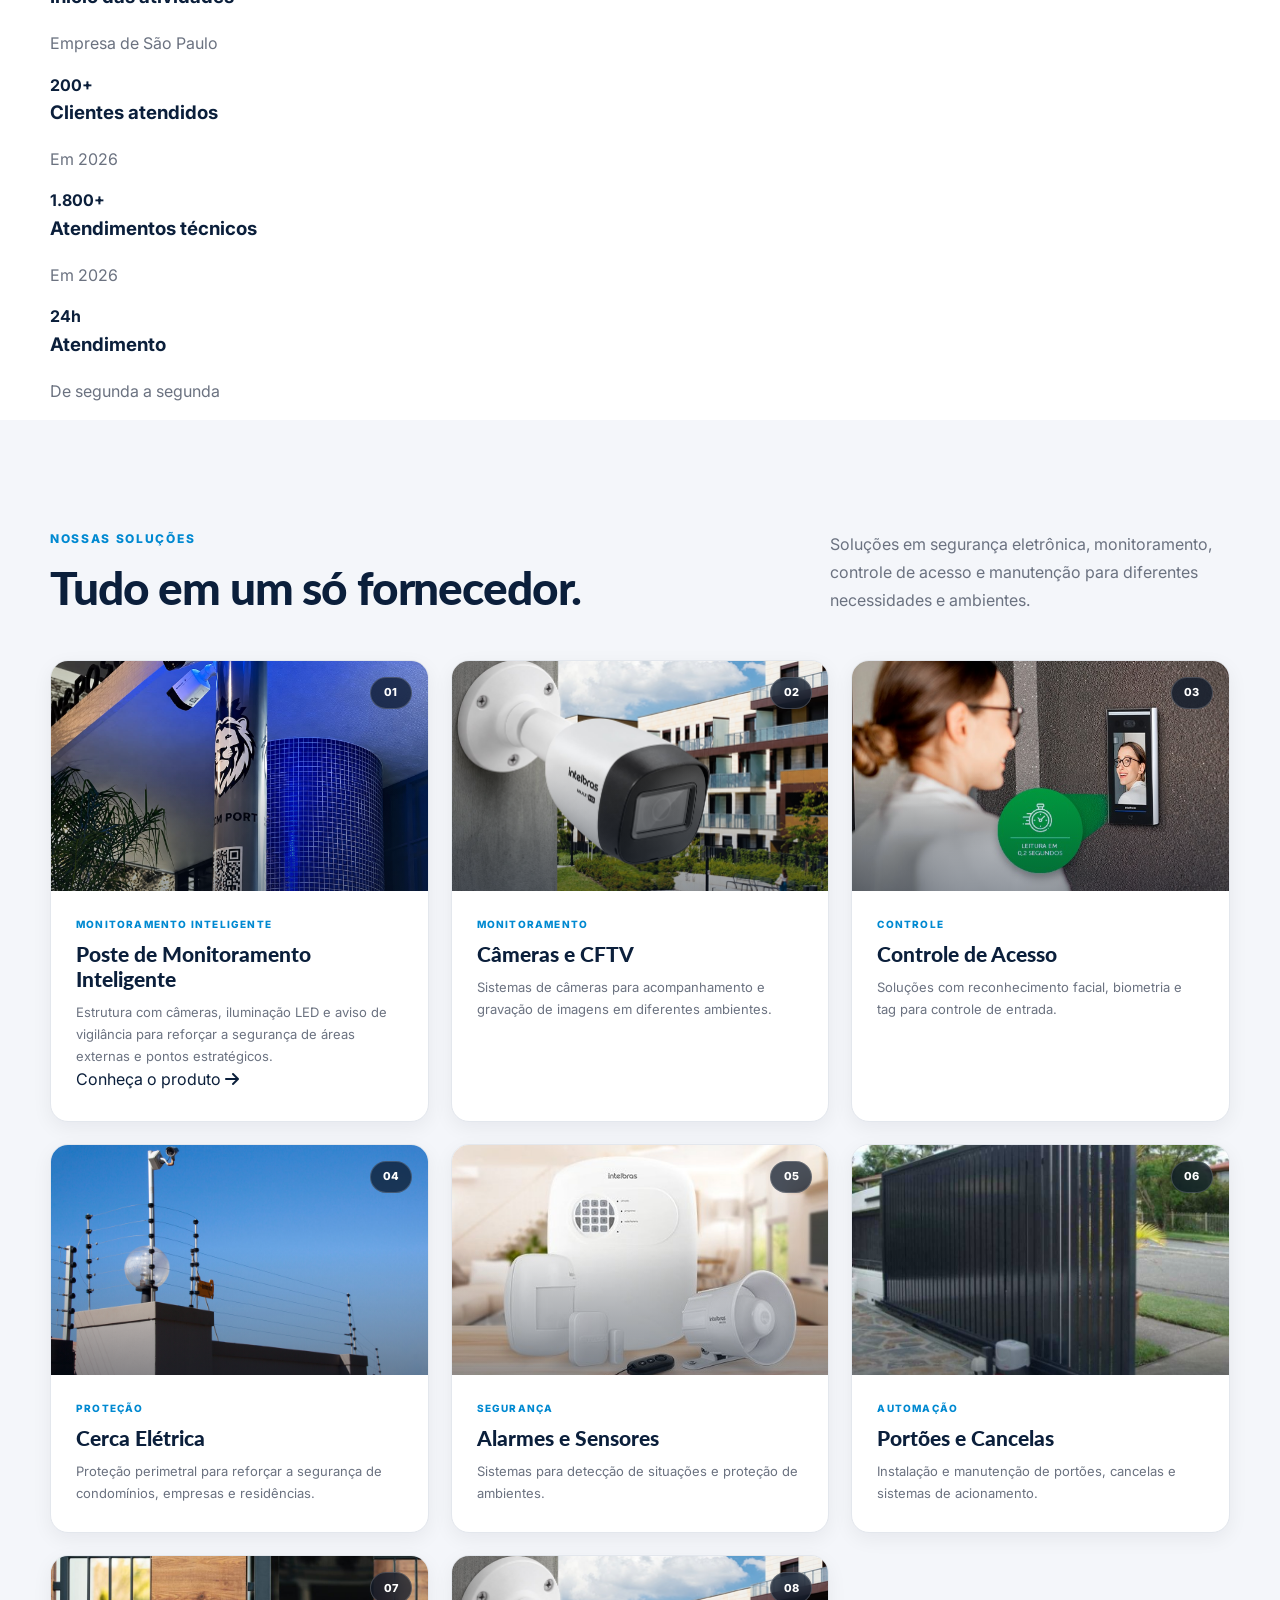
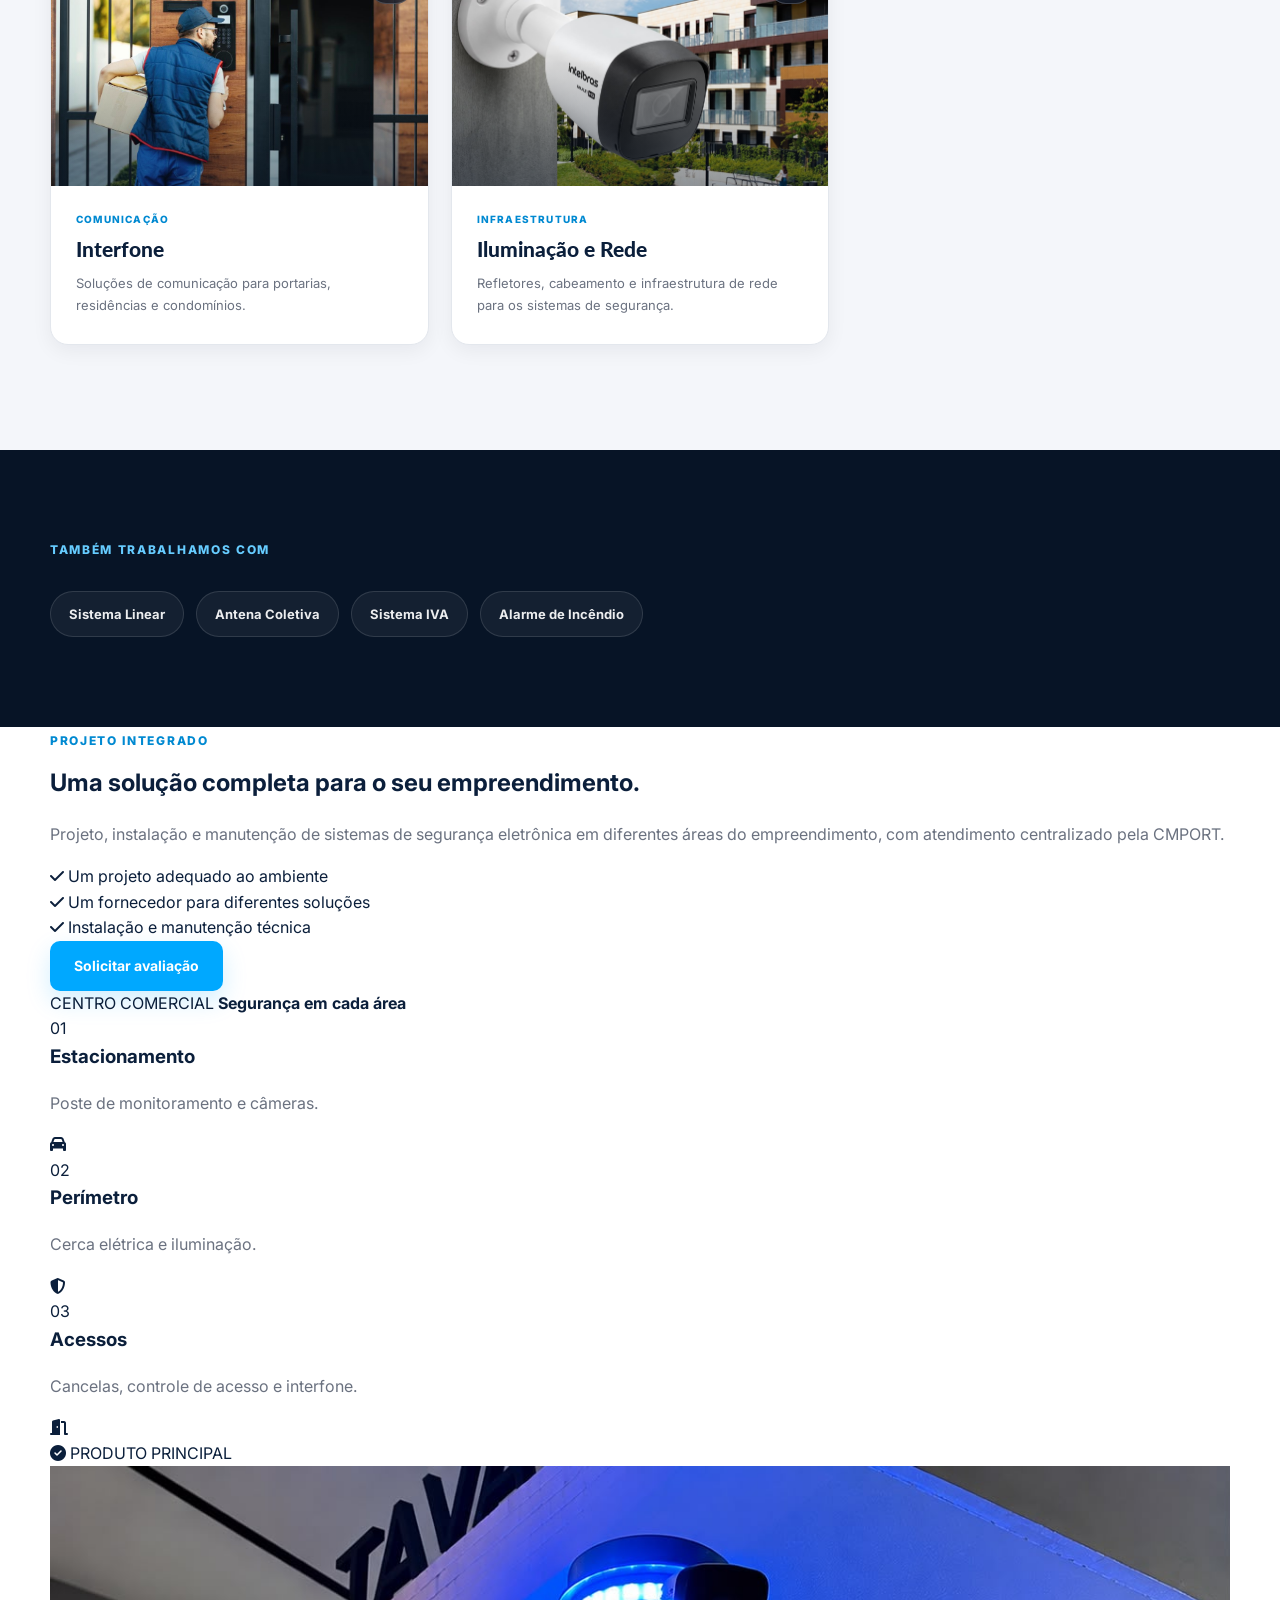
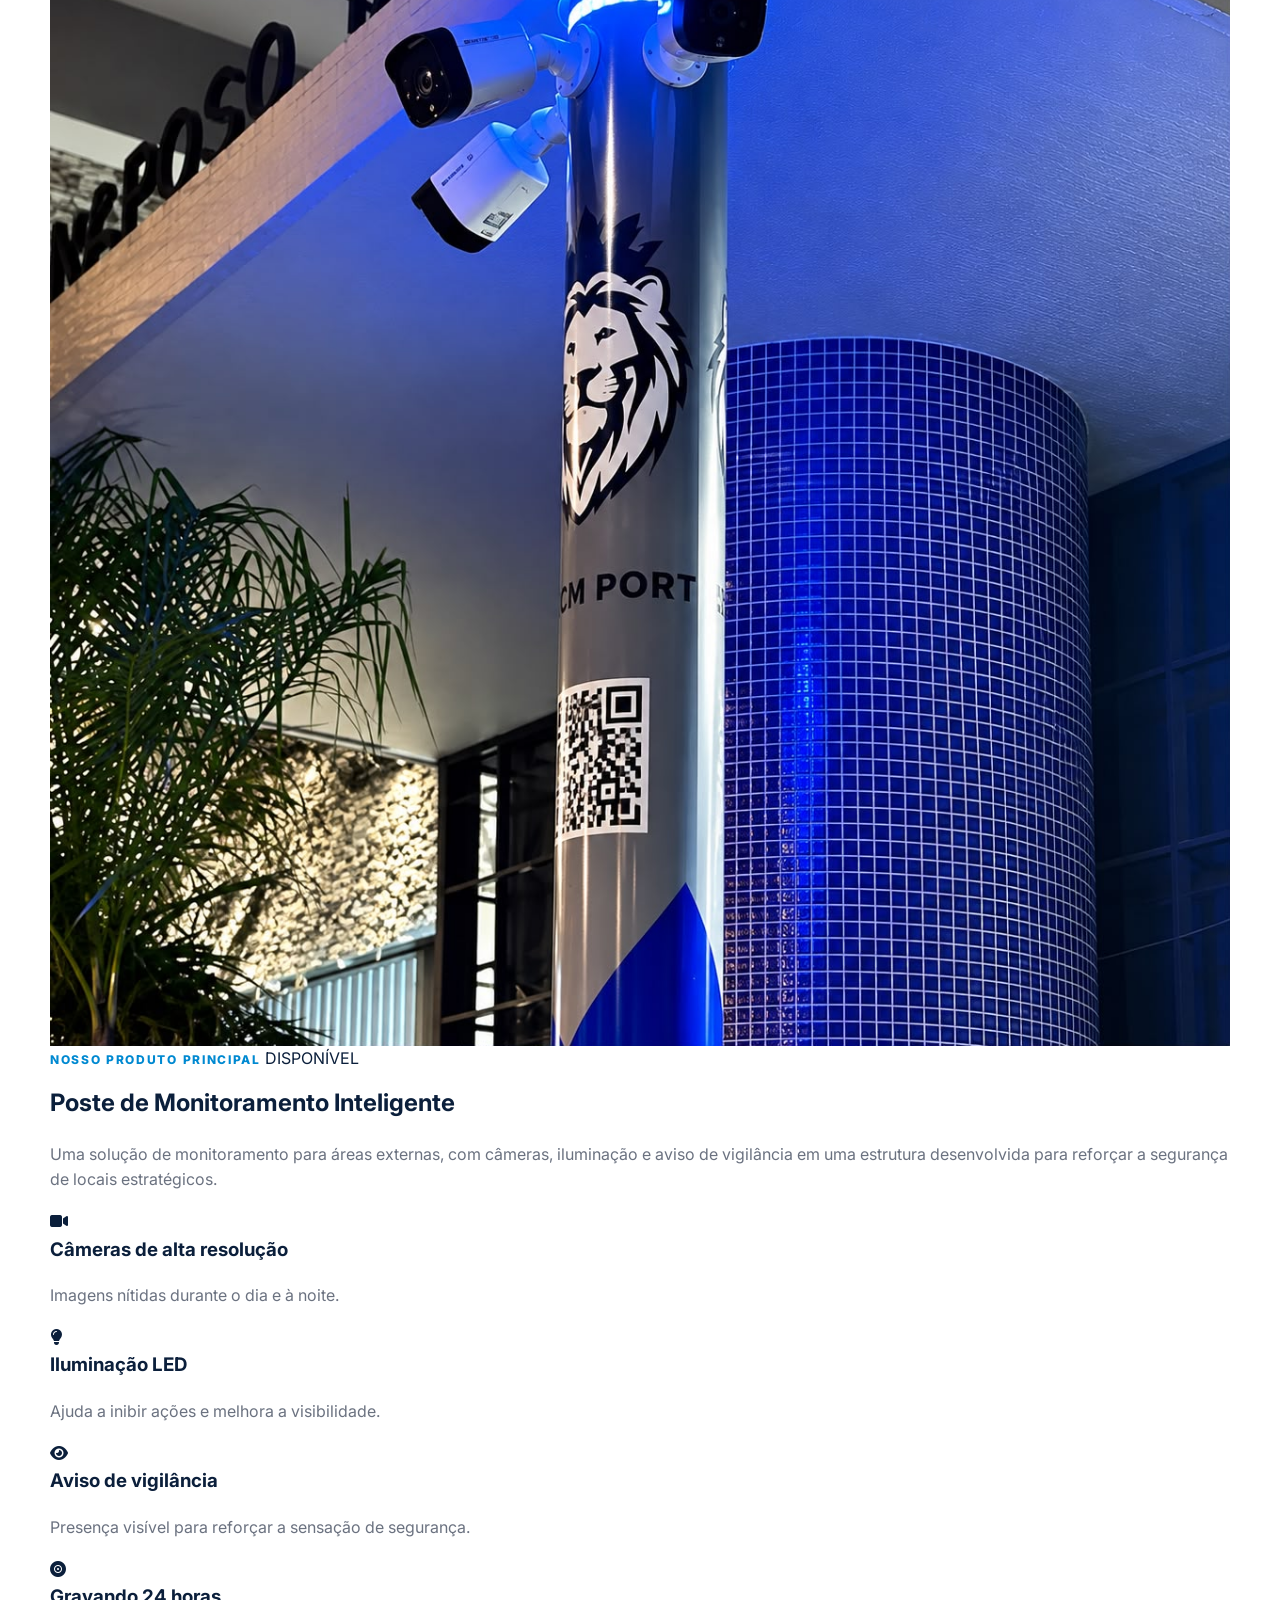
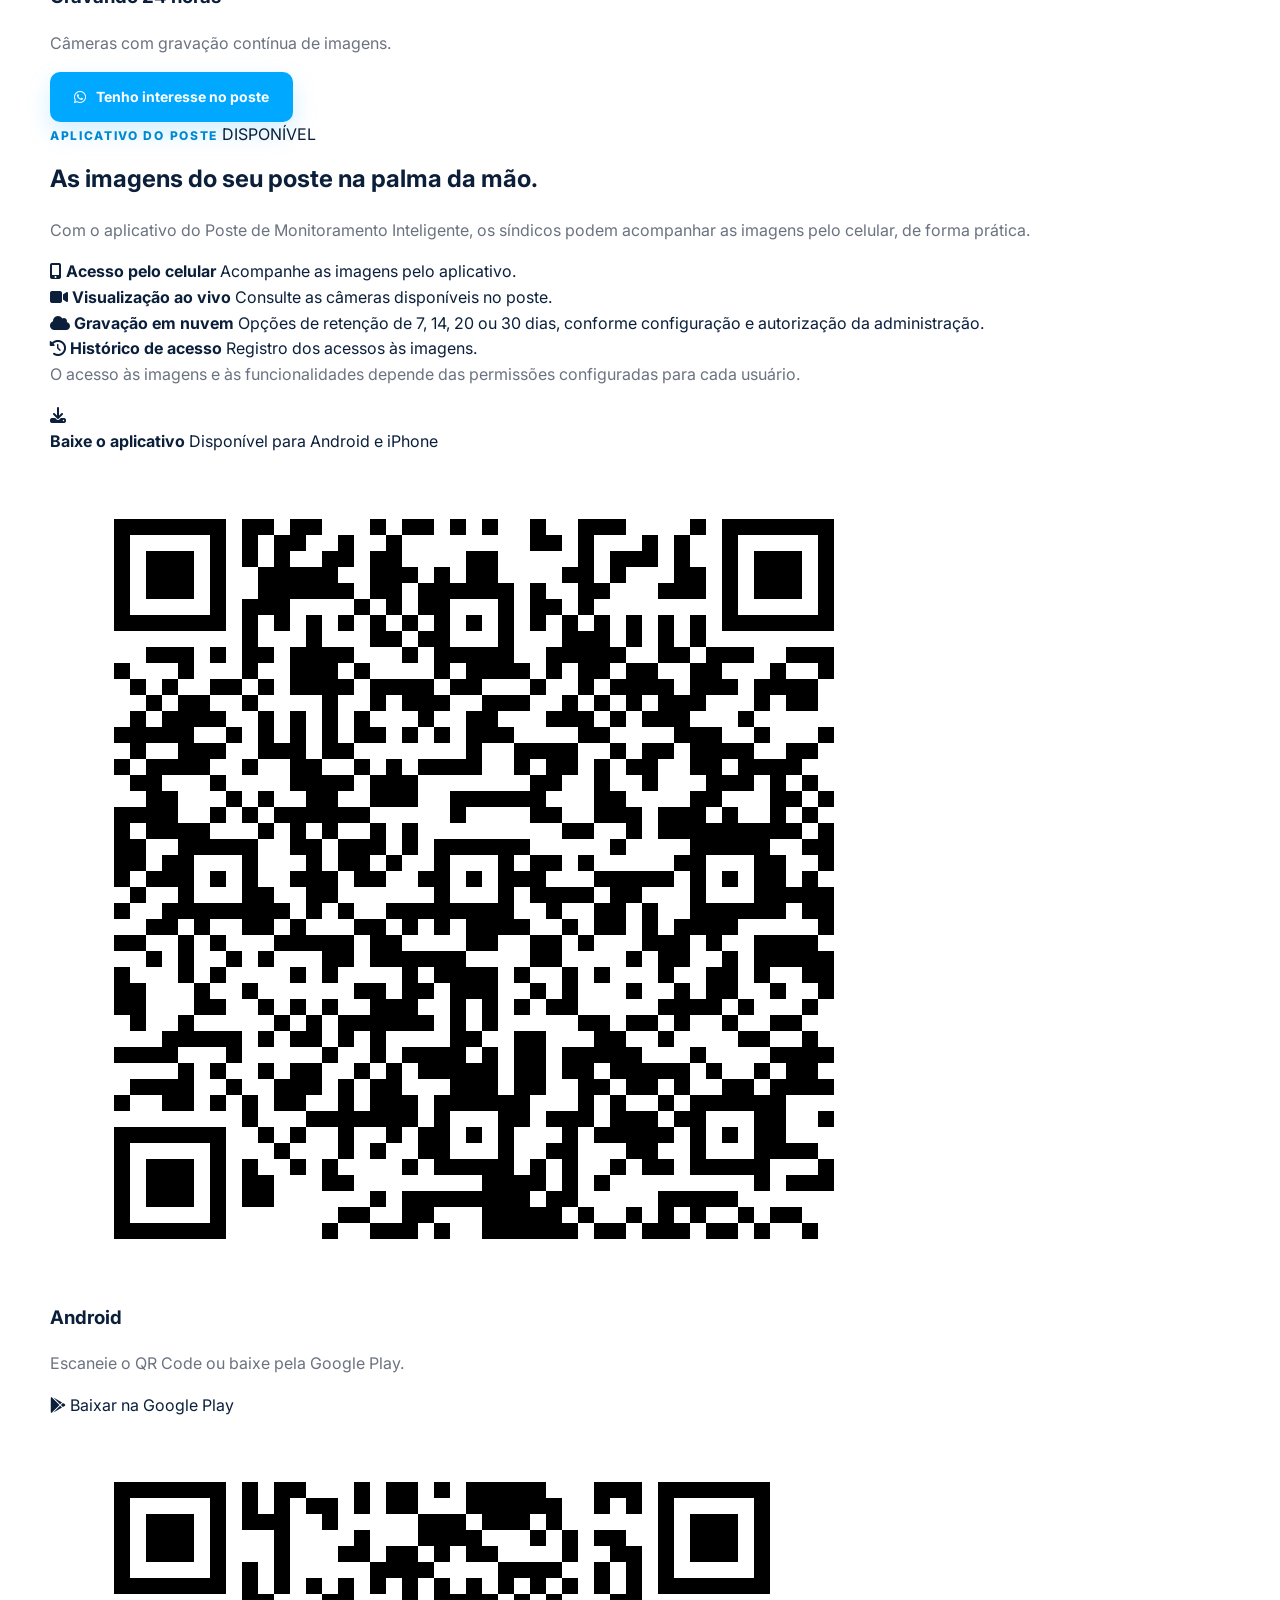
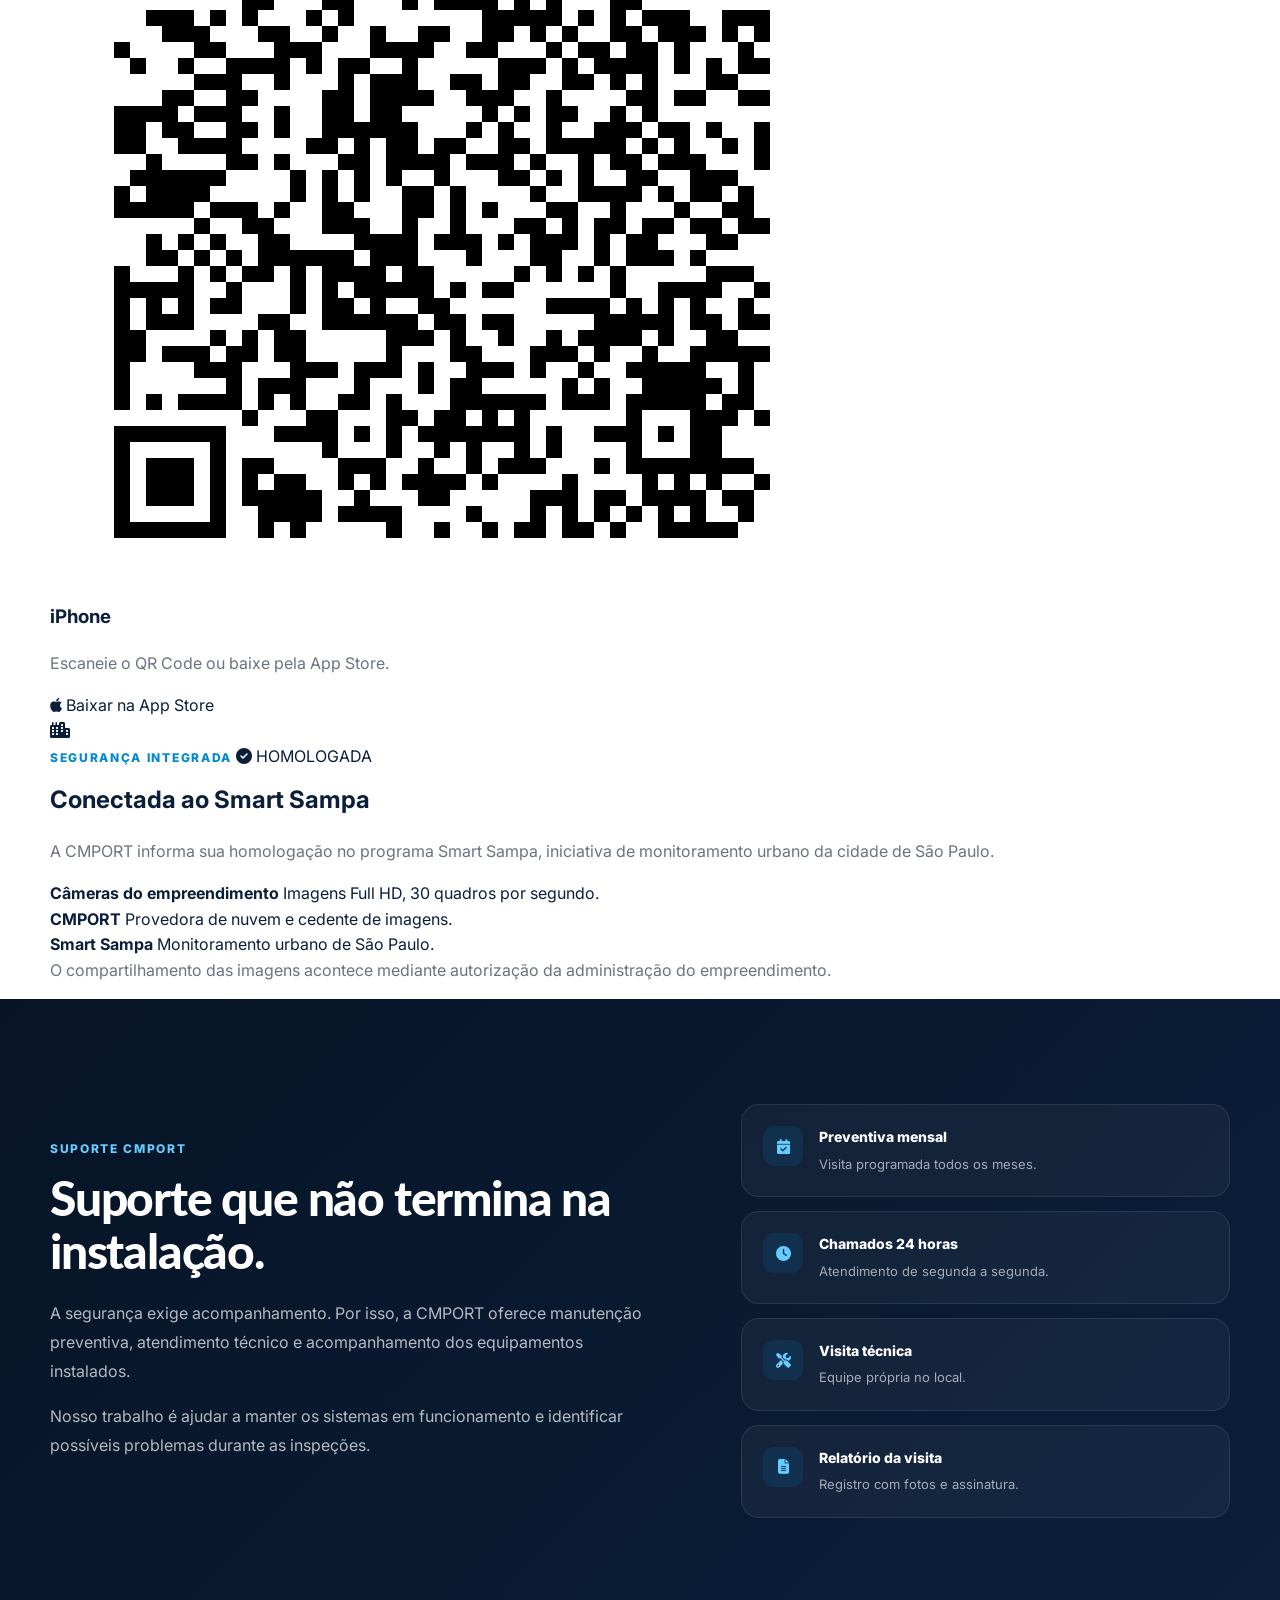
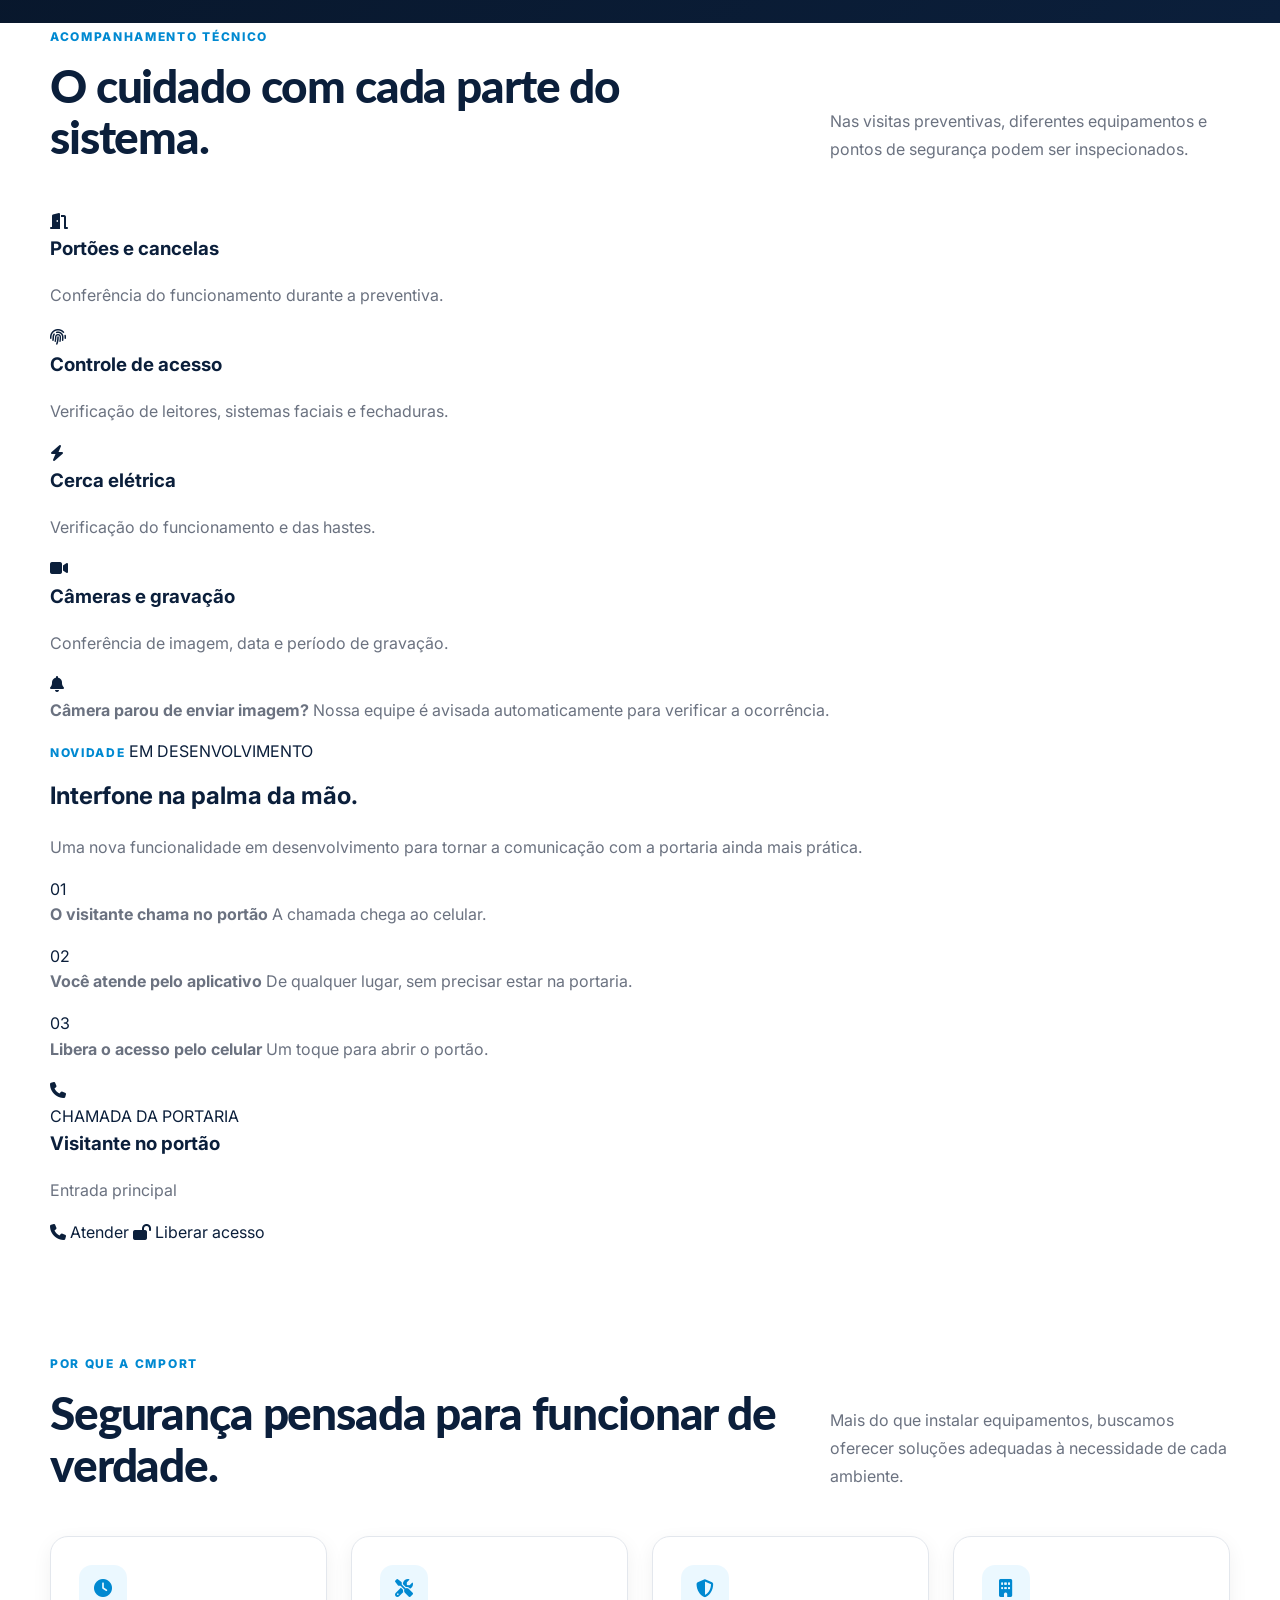
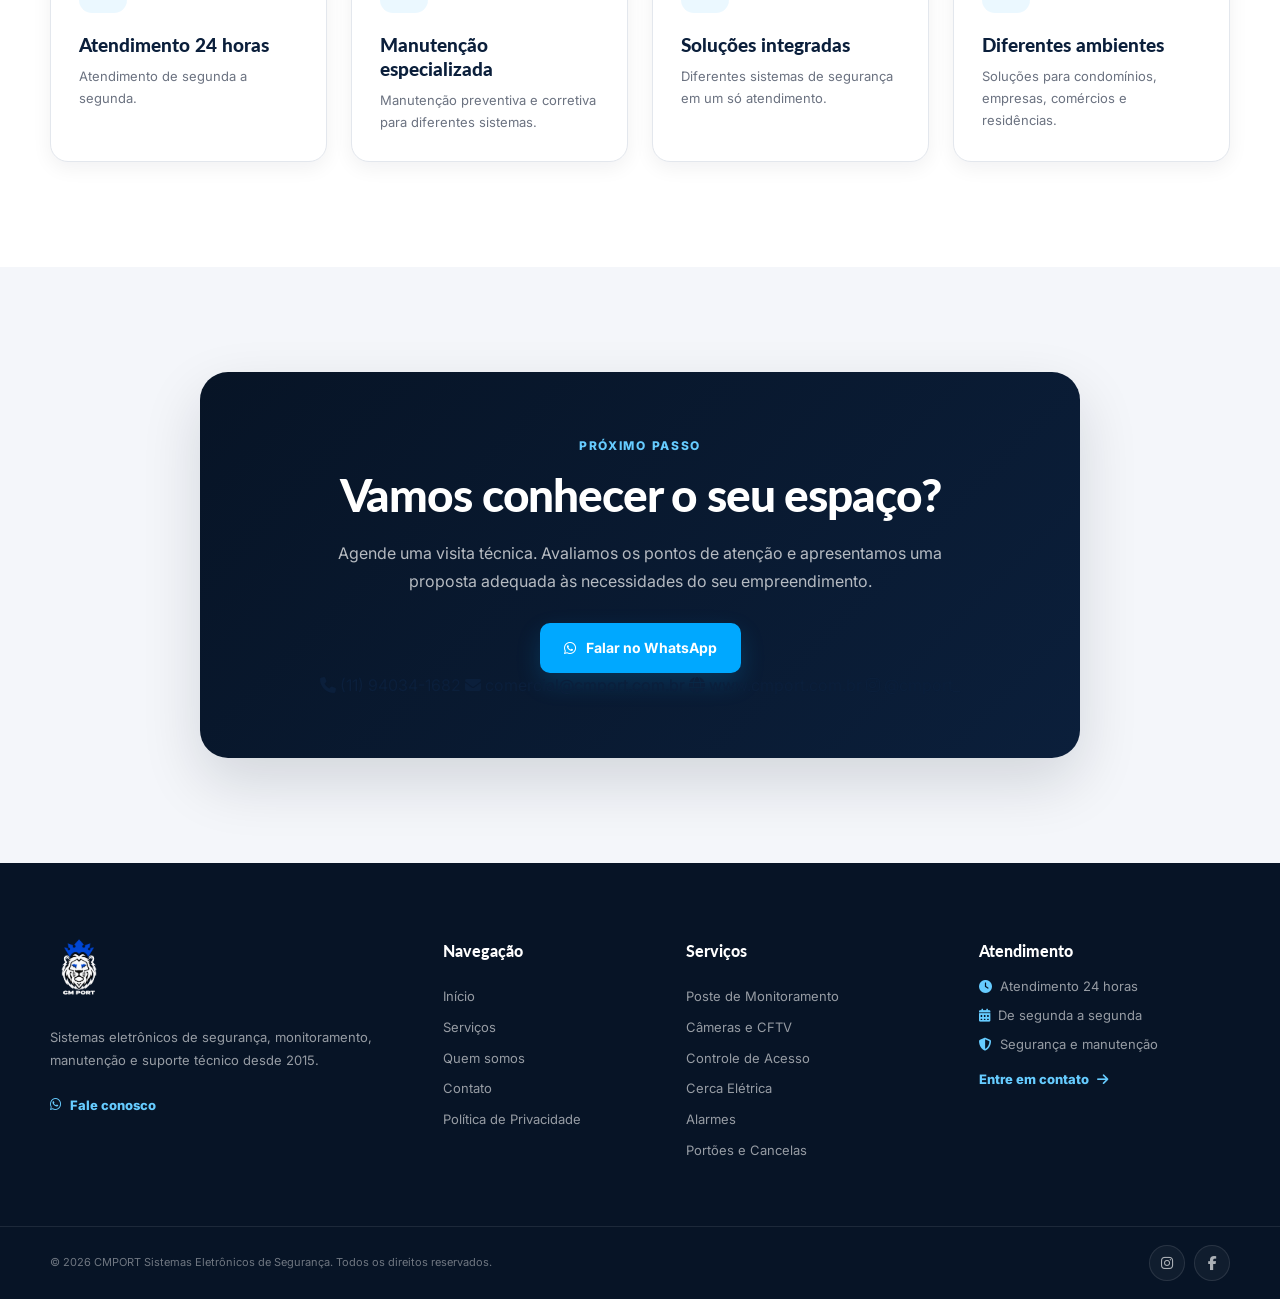
==== commit 276a3bd2: "Update index.html" ====
--- a/index.html
+++ b/index.html
@@ -1,32 +1,37 @@
-
 <!DOCTYPE html>
 <html lang="pt-BR">
 <head>
 <meta charset="UTF-8">
 <meta name="viewport" content="width=device-width, initial-scale=1.0">
-<title>CMPORT | Segurança Eletrônica, CFTV e Controle de Acesso</title>
-<meta name="description" content="CMPORT Sistemas Eletrônicos de Segurança: CFTV, câmeras de segurança, alarmes, controle de acesso, cerca elétrica, portões, interfones e manutenção preventiva e corretiva.">
+
+<title>CMPORT | Segurança Eletrônica e Poste de Monitoramento Inteligente</title>
+
+<meta name="description" content="Desde 2015, a CMPORT oferece soluções em segurança eletrônica, CFTV, controle de acesso, alarmes, cercas elétricas, portões e Poste de Monitoramento Inteligente.">
 <meta name="author" content="CMPORT Sistemas Eletrônicos de Segurança">
 <meta name="robots" content="index, follow">
 <meta name="theme-color" content="#0B1F3B">
+
 <link rel="canonical" href="https://www.cmport.com.br/">
 <link rel="icon" type="image/png" href="Logo.png">
 
 <meta property="og:type" content="website">
 <meta property="og:locale" content="pt_BR">
-<meta property="og:title" content="CMPORT | Segurança Eletrônica, CFTV e Controle de Acesso">
-<meta property="og:description" content="Soluções em segurança eletrônica, CFTV, controle de acesso, alarmes, cercas elétricas, portões e manutenção.">
+<meta property="og:title" content="CMPORT | Segurança Eletrônica e Monitoramento Inteligente">
+<meta property="og:description" content="Segurança que vai além do equipamento. Conheça as soluções da CMPORT e o Poste de Monitoramento Inteligente.">
 <meta property="og:url" content="https://www.cmport.com.br/">
 <meta property="og:site_name" content="CMPORT Sistemas Eletrônicos de Segurança">
 <meta property="og:image" content="https://www.cmport.com.br/Logo.png">
+
 <meta name="twitter:card" content="summary">
-<meta name="twitter:title" content="CMPORT | Segurança Eletrônica, CFTV e Controle de Acesso">
-<meta name="twitter:description" content="Soluções em segurança eletrônica, CFTV, controle de acesso, alarmes, cercas elétricas e manutenção.">
+<meta name="twitter:title" content="CMPORT | Segurança Eletrônica">
+<meta name="twitter:description" content="Soluções em segurança eletrônica, monitoramento e suporte técnico.">
 <meta name="twitter:image" content="https://www.cmport.com.br/Logo.png">
 
 <link rel="preconnect" href="https://fonts.googleapis.com">
 <link rel="preconnect" href="https://fonts.gstatic.com" crossorigin>
+
 <link href="https://fonts.googleapis.com/css2?family=Inter:wght@400;500;600;700;800&family=Lato:wght@400;700;900&display=swap" rel="stylesheet">
+
 <link rel="stylesheet" href="https://cdnjs.cloudflare.com/ajax/libs/font-awesome/6.5.2/css/all.min.css">
 <link rel="stylesheet" href="estilo.css">
 
@@ -41,8 +46,9 @@
             "url": "https://www.cmport.com.br/",
             "logo": "https://www.cmport.com.br/Logo.png",
             "image": "https://www.cmport.com.br/Logo.png",
-            "description": "Empresa especializada em segurança eletrônica, CFTV, controle de acesso, alarmes, cercas elétricas, portões, interfones e manutenção.",
+            "description": "Empresa de São Paulo especializada em segurança eletrônica, CFTV, controle de acesso, alarmes, cercas elétricas, portões, interfones, manutenção e Poste de Monitoramento Inteligente.",
             "telephone": "+55 11 94034-1682",
+            "foundingDate": "2015",
             "sameAs": [
                 "https://www.instagram.com/cmport_/",
                 "https://www.facebook.com/cmport.sistemas/"
@@ -53,7 +59,9 @@
             "@id": "https://www.cmport.com.br/#website",
             "url": "https://www.cmport.com.br/",
             "name": "CMPORT Sistemas Eletrônicos de Segurança",
-            "publisher": { "@id": "https://www.cmport.com.br/#organization" },
+            "publisher": {
+                "@id": "https://www.cmport.com.br/#organization"
+            },
             "inLanguage": "pt-BR"
         },
         {
@@ -61,7 +69,9 @@
             "@id": "https://www.cmport.com.br/#service",
             "name": "Serviços de Segurança Eletrônica",
             "url": "https://www.cmport.com.br/",
-            "provider": { "@id": "https://www.cmport.com.br/#organization" },
+            "provider": {
+                "@id": "https://www.cmport.com.br/#organization"
+            },
             "serviceType": [
                 "Sistemas de Alarme",
                 "Câmeras de Segurança",
@@ -70,7 +80,7 @@
                 "Cerca Elétrica",
                 "Manutenção de Portões",
                 "Interfone",
-                "Poste de Monitoramento",
+                "Poste de Monitoramento Inteligente",
                 "Sistema Linear",
                 "Antena Coletiva",
                 "Sistema IVA",
@@ -100,7 +110,11 @@
             <a href="serviços.html">Serviços</a>
             <a href="quem-somos.html">Quem somos</a>
             <a href="contato.html">Contato</a>
-            <a href="https://api.whatsapp.com/send?phone=5511940341682&text=Ol%C3%A1%2C%20gostaria%20de%20solicitar%20um%20atendimento%20da%20CMPORT." class="nav-button" target="_blank" rel="noopener noreferrer" aria-label="Falar com a CMPORT pelo WhatsApp">
+
+            <a href="https://api.whatsapp.com/send?phone=5511940341682&text=Ol%C3%A1%2C%20gostaria%20de%20solicitar%20um%20atendimento%20da%20CMPORT."
+               class="nav-button"
+               target="_blank"
+               rel="noopener noreferrer">
                 <i class="fa-brands fa-whatsapp"></i>
                 Fale conosco
             </a>
@@ -109,7 +123,6 @@
     </div>
 </header>
 
-
 <main>
 
     <!-- HERO -->
@@ -119,47 +132,62 @@
             <div class="hero-content">
                 <span class="hero-label">SISTEMAS ELETRÔNICOS DE SEGURANÇA</span>
 
-                <h1>Segurança eletrônica com tecnologia, confiança e suporte.</h1>
+                <h1>Segurança que vai além do equipamento.</h1>
 
                 <p>
-                    Soluções em segurança eletrônica, manutenção e suporte técnico
-                    para condomínios, empresas e residências.
+                    Tecnologia, monitoramento e suporte técnico para condomínios,
+                    empresas, comércios e residências. Conheça as soluções da
+                    CMPORT e nosso Poste de Monitoramento Inteligente.
                 </p>
-            </div>
-
-            <div class="hero-buttons">
-                <a href="https://api.whatsapp.com/send?phone=5511940341682&text=Ol%C3%A1%2C%20gostaria%20de%20solicitar%20um%20atendimento%20da%20CMPORT." class="btn btn-primary" target="_blank" rel="noopener noreferrer">
-                    <i class="fa-brands fa-whatsapp"></i>
-                    Solicitar atendimento
-                </a>
-                <a href="serviços.html" class="btn btn-secondary">Conheça nossas soluções</a>
-            </div>
-        </div>
-
-        <div class="hero-trust">
-
-            <div class="trust-item">
-                <i class="fa-solid fa-clock"></i>
-                <span>
-                    <strong>24 horas</strong>
-                    Atendimento
-                </span>
-            </div>
-
-            <div class="trust-item">
-                <i class="fa-solid fa-shield-halved"></i>
-                <span>
-                    <strong>Segurança</strong>
-                    Experiência e tecnologia
-                </span>
-            </div>
-
-        </div>
-
-    </section>
-
-
-    <!-- INTRO -->
+
+                <div class="hero-buttons">
+                    <a href="https://api.whatsapp.com/send?phone=5511940341682&text=Ol%C3%A1%2C%20gostaria%20de%20solicitar%20um%20atendimento%20da%20CMPORT."
+                       class="btn btn-primary"
+                       target="_blank"
+                       rel="noopener noreferrer">
+                        <i class="fa-brands fa-whatsapp"></i>
+                        Solicitar atendimento
+                    </a>
+
+                    <a href="#poste-monitoramento" class="btn btn-secondary">
+                        Conheça o poste inteligente
+                    </a>
+                </div>
+            </div>
+
+            <div class="hero-trust">
+
+                <div class="trust-item">
+                    <i class="fa-solid fa-calendar-check"></i>
+                    <span>
+                        <strong>Desde 2015</strong>
+                        Experiência em segurança
+                    </span>
+                </div>
+
+                <div class="trust-item">
+                    <i class="fa-solid fa-clock"></i>
+                    <span>
+                        <strong>Atendimento 24h</strong>
+                        De segunda a segunda
+                    </span>
+                </div>
+
+                <div class="trust-item">
+                    <i class="fa-solid fa-shield-halved"></i>
+                    <span>
+                        <strong>Soluções integradas</strong>
+                        Tecnologia e suporte
+                    </span>
+                </div>
+
+            </div>
+
+        </div>
+    </section>
+
+
+    <!-- APRESENTAÇÃO INSTITUCIONAL -->
     <section class="intro">
         <div class="container">
 
@@ -168,29 +196,24 @@
             <h2>Segurança eletrônica que vai além do equipamento.</h2>
 
             <p>
-                Na CMPORT, trabalhamos com soluções completas em
-                segurança eletrônica, CFTV, controle de acesso e
-                manutenção para manter seus sistemas funcionando
-                quando você mais precisa.
+                A CMPORT Sistemas Eletrônicos de Segurança oferece soluções
+                para proteger e facilitar a administração de diferentes
+                ambientes. Trabalhamos com instalação, manutenção preventiva
+                e corretiva e suporte técnico para condomínios, empresas,
+                comércios e residências.
             </p>
 
             <p>
-                Atuamos com instalação, manutenção preventiva e corretiva
-                e contratos mensais, oferecendo suporte contínuo para
-                diferentes ambientes.
+                Reunimos diferentes soluções em segurança eletrônica,
+                com atendimento e acompanhamento técnico para manter
+                os sistemas funcionando adequadamente.
             </p>
 
             <div class="intro-features">
 
                 <div class="feature-item">
                     <i class="fa-solid fa-clock"></i>
-                    <strong>24 horas</strong>
-                    <span>Atendimento contínuo</span>
-                </div>
-
-                <div class="feature-item">
-                    <i class="fa-solid fa-calendar-check"></i>
-                    <strong>7 dias por semana</strong>
+                    <strong>Atendimento 24h</strong>
                     <span>De segunda a segunda</span>
                 </div>
 
@@ -201,116 +224,236 @@
                 </div>
 
                 <div class="feature-item">
-                    <i class="fa-solid fa-file-contract"></i>
-                    <strong>Contrato mensal</strong>
-                    <span>Manutenção contínua</span>
-                </div>
-
-            </div>
-
-        </div>
-    </section>
-
-
-    <!-- SERVIÇOS -->
+                    <i class="fa-solid fa-building-shield"></i>
+                    <strong>Soluções integradas</strong>
+                    <span>Diferentes sistemas de segurança</span>
+                </div>
+
+                <div class="feature-item">
+                    <i class="fa-solid fa-headset"></i>
+                    <strong>Suporte técnico</strong>
+                    <span>Acompanhamento especializado</span>
+                </div>
+
+            </div>
+
+        </div>
+    </section>
+
+
+    <!-- HISTÓRIA E NÚMEROS -->
+    <section class="company-numbers">
+        <div class="container">
+
+            <div class="numbers-heading">
+                <span class="section-label">QUEM SOMOS</span>
+                <h2>Desde 2015 cuidando da segurança de quem importa.</h2>
+                <p>
+                    Uma trajetória construída com atendimento técnico,
+                    tecnologia e compromisso com a segurança.
+                </p>
+            </div>
+
+            <div class="numbers-grid">
+
+                <article class="number-card">
+                    <strong>2015</strong>
+                    <h3>Início das atividades</h3>
+                    <p>Empresa de São Paulo</p>
+                </article>
+
+                <article class="number-card">
+                    <strong>200+</strong>
+                    <h3>Clientes atendidos</h3>
+                    <p>Em 2026</p>
+                </article>
+
+                <article class="number-card">
+                    <strong>1.800+</strong>
+                    <h3>Atendimentos técnicos</h3>
+                    <p>Em 2026</p>
+                </article>
+
+                <article class="number-card">
+                    <strong>24h</strong>
+                    <h3>Atendimento</h3>
+                    <p>De segunda a segunda</p>
+                </article>
+
+            </div>
+
+        </div>
+    </section>
+
+
+    <!-- SOLUÇÕES -->
     <section class="services">
         <div class="container">
 
             <div class="section-header">
                 <div>
                     <span class="section-label">NOSSAS SOLUÇÕES</span>
-                    <h2>Soluções em segurança eletrônica para diferentes necessidades.</h2>
-                </div>
+                    <h2>Tudo em um só fornecedor.</h2>
+                </div>
+
                 <p>
-                    Trabalhamos com sistemas e equipamentos voltados à
-                    proteção, controle de acesso, monitoramento e segurança
-                    de diferentes ambientes.
+                    Soluções em segurança eletrônica, monitoramento,
+                    controle de acesso e manutenção para diferentes
+                    necessidades e ambientes.
                 </p>
             </div>
 
             <div class="services-grid">
+
+                <!-- PRODUTO PRINCIPAL -->
+                <article class="service-card featured-service-card">
+                    <div class="service-image">
+                        <img src="Imagens/Poste de Monitoramento.jpeg"
+                             alt="Poste de Monitoramento Inteligente da CMPORT"
+                             loading="lazy">
+
+                        <span class="service-number">01</span>
+                        <span class="featured-service-badge">PRODUTO PRINCIPAL</span>
+                    </div>
+
+                    <div class="service-content">
+                        <span class="service-category">MONITORAMENTO INTELIGENTE</span>
+                        <h3>Poste de Monitoramento Inteligente</h3>
+                        <p>
+                            Estrutura com câmeras, iluminação LED e aviso
+                            de vigilância para reforçar a segurança de
+                            áreas externas e pontos estratégicos.
+                        </p>
+                        <a href="#poste-monitoramento" class="service-link">
+                            Conheça o produto
+                            <i class="fa-solid fa-arrow-right"></i>
+                        </a>
+                    </div>
+                </article>
 
                 <article class="service-card">
                     <div class="service-image">
-                        <img src="Imagens/WhatsApp-Image-2023-08-18-at-14.47.55-1.jpeg" alt="Sistema de alarme para segurança de imóveis" loading="lazy">
-                        <span class="service-number">01</span>
-                    </div>
+                        <img src="Imagens/Camera de segurança.jpeg"
+                             alt="Câmeras de segurança e sistema de CFTV"
+                             loading="lazy">
+                        <span class="service-number">02</span>
+                    </div>
+
                     <div class="service-content">
-                        <span class="service-category">SEGURANÇA</span>
-                        <h3>Sistemas de Alarme</h3>
-                        <p>Sistemas de alarme para monitoramento e proteção de ambientes residenciais, comerciais e condominiais.</p>
+                        <span class="service-category">MONITORAMENTO</span>
+                        <h3>Câmeras e CFTV</h3>
+                        <p>
+                            Sistemas de câmeras para acompanhamento e
+                            gravação de imagens em diferentes ambientes.
+                        </p>
                     </div>
                 </article>
 
                 <article class="service-card">
                     <div class="service-image">
-                        <img src="Imagens/WhatsApp-Image-2023-08-18-at-14.47.54-2.jpeg" alt="Sistema de controle de acesso para entrada e saída de pessoas" loading="lazy">
-                        <span class="service-number">02</span>
-                    </div>
+                        <img src="Imagens/WhatsApp-Image-2023-08-18-at-14.47.54-2.jpeg"
+                             alt="Sistema de controle de acesso"
+                             loading="lazy">
+                        <span class="service-number">03</span>
+                    </div>
+
                     <div class="service-content">
                         <span class="service-category">CONTROLE</span>
                         <h3>Controle de Acesso</h3>
-                        <p>Soluções para controlar e organizar o acesso de pessoas aos ambientes com mais segurança.</p>
+                        <p>
+                            Soluções com reconhecimento facial,
+                            biometria e tag para controle de entrada.
+                        </p>
                     </div>
                 </article>
 
                 <article class="service-card">
                     <div class="service-image">
-                        <img src="Imagens/original-dc3877520bd2c9fdb4041e0e8166e64f.jpg" alt="Cerca elétrica para proteção perimetral de imóveis" loading="lazy">
-                        <span class="service-number">03</span>
-                    </div>
+                        <img src="Imagens/original-dc3877520bd2c9fdb4041e0e8166e64f.jpg"
+                             alt="Cerca elétrica para proteção perimetral"
+                             loading="lazy">
+                        <span class="service-number">04</span>
+                    </div>
+
                     <div class="service-content">
                         <span class="service-category">PROTEÇÃO</span>
                         <h3>Cerca Elétrica</h3>
-                        <p>Sistemas de proteção perimetral para reforçar a segurança de imóveis.</p>
+                        <p>
+                            Proteção perimetral para reforçar a segurança
+                            de condomínios, empresas e residências.
+                        </p>
                     </div>
                 </article>
 
                 <article class="service-card">
                     <div class="service-image">
-                        <img src="Imagens/Camera de segurança.jpeg" alt="Câmeras de segurança e sistema de CFTV" loading="lazy">
-                        <span class="service-number">04</span>
-                    </div>
+                        <img src="Imagens/WhatsApp-Image-2023-08-18-at-14.47.55-1.jpeg"
+                             alt="Sistema de alarme e sensores de segurança"
+                             loading="lazy">
+                        <span class="service-number">05</span>
+                    </div>
+
                     <div class="service-content">
-                        <span class="service-category">MONITORAMENTO</span>
-                        <h3>Câmeras de Segurança e CFTV</h3>
-                        <p>Sistemas CFTV para acompanhamento e monitoramento de diferentes ambientes.</p>
+                        <span class="service-category">SEGURANÇA</span>
+                        <h3>Alarmes e Sensores</h3>
+                        <p>
+                            Sistemas para detecção de situações e
+                            proteção de ambientes.
+                        </p>
                     </div>
                 </article>
 
                 <article class="service-card">
                     <div class="service-image">
-                        <img src="Imagens/manutencao-portao-automatico-1.jpg" alt="Manutenção preventiva e corretiva de portão automático" loading="lazy">
-                        <span class="service-number">05</span>
-                    </div>
+                        <img src="Imagens/manutencao-portao-automatico-1.jpg"
+                             alt="Manutenção de portões e cancelas automáticas"
+                             loading="lazy">
+                        <span class="service-number">06</span>
+                    </div>
+
                     <div class="service-content">
-                        <span class="service-category">MANUTENÇÃO</span>
-                        <h3>Manutenção de Portões</h3>
-                        <p>Manutenção preventiva e corretiva em portões e sistemas de acionamento.</p>
+                        <span class="service-category">AUTOMAÇÃO</span>
+                        <h3>Portões e Cancelas</h3>
+                        <p>
+                            Instalação e manutenção de portões,
+                            cancelas e sistemas de acionamento.
+                        </p>
                     </div>
                 </article>
 
                 <article class="service-card">
                     <div class="service-image">
-                        <img src="Imagens/back-view-deliverer-ringing-intercom-gate-customer-s-house-while-delivering-packages-1-1024x683.jpg" alt="Sistema de interfone para residências e condomínios" loading="lazy">
-                        <span class="service-number">06</span>
-                    </div>
+                        <img src="Imagens/back-view-deliverer-ringing-intercom-gate-customer-s-house-while-delivering-packages-1-1024x683.jpg"
+                             alt="Sistema de interfone para comunicação e acesso"
+                             loading="lazy">
+                        <span class="service-number">07</span>
+                    </div>
+
                     <div class="service-content">
-                        <span class="service-category">ACESSO</span>
+                        <span class="service-category">COMUNICAÇÃO</span>
                         <h3>Interfone</h3>
-                        <p>Soluções de comunicação e controle de acesso para residências e condomínios.</p>
+                        <p>
+                            Soluções de comunicação para portarias,
+                            residências e condomínios.
+                        </p>
                     </div>
                 </article>
 
                 <article class="service-card">
                     <div class="service-image">
-                        <img src="Imagens/Poste de Monitoramento.jpeg" alt="Poste de monitoramento para reforço da segurança" loading="lazy">
-                        <span class="service-number">07</span>
-                    </div>
+                        <img src="Imagens/Camera de segurança.jpeg"
+                             alt="Infraestrutura de iluminação e rede"
+                             loading="lazy">
+                        <span class="service-number">08</span>
+                    </div>
+
                     <div class="service-content">
-                        <span class="service-category">MONITORAMENTO</span>
-                        <h3>Poste de Monitoramento</h3>
-                        <p>Estruturas para monitoramento e reforço da segurança em áreas externas e pontos estratégicos.</p>
+                        <span class="service-category">INFRAESTRUTURA</span>
+                        <h3>Iluminação e Rede</h3>
+                        <p>
+                            Refletores, cabeamento e infraestrutura
+                            de rede para os sistemas de segurança.
+                        </p>
                     </div>
                 </article>
 
@@ -337,60 +480,555 @@
     </section>
 
 
-    <!-- MANUTENÇÃO -->
+    <!-- PROJETO INTEGRADO -->
+    <section class="integrated-project">
+        <div class="container integrated-project-container">
+
+            <div class="integrated-project-content">
+                <span class="section-label">PROJETO INTEGRADO</span>
+
+                <h2>Uma solução completa para o seu empreendimento.</h2>
+
+                <p>
+                    Projeto, instalação e manutenção de sistemas de
+                    segurança eletrônica em diferentes áreas do
+                    empreendimento, com atendimento centralizado
+                    pela CMPORT.
+                </p>
+
+                <div class="integrated-points">
+                    <div>
+                        <i class="fa-solid fa-check"></i>
+                        <span>Um projeto adequado ao ambiente</span>
+                    </div>
+
+                    <div>
+                        <i class="fa-solid fa-check"></i>
+                        <span>Um fornecedor para diferentes soluções</span>
+                    </div>
+
+                    <div>
+                        <i class="fa-solid fa-check"></i>
+                        <span>Instalação e manutenção técnica</span>
+                    </div>
+                </div>
+
+                <a href="https://api.whatsapp.com/send?phone=5511940341682&text=Ol%C3%A1%2C%20gostaria%20de%20conversar%20sobre%20um%20projeto%20integrado%20de%20seguran%C3%A7a."
+                   class="btn btn-primary"
+                   target="_blank"
+                   rel="noopener noreferrer">
+                    Solicitar avaliação
+                </a>
+            </div>
+
+            <div class="commercial-areas">
+
+                <div class="commercial-areas-heading">
+                    <span>CENTRO COMERCIAL</span>
+                    <strong>Segurança em cada área</strong>
+                </div>
+
+                <article class="commercial-area">
+                    <span class="commercial-area-number">01</span>
+                    <div>
+                        <h3>Estacionamento</h3>
+                        <p>Poste de monitoramento e câmeras.</p>
+                    </div>
+                    <i class="fa-solid fa-car"></i>
+                </article>
+
+                <article class="commercial-area">
+                    <span class="commercial-area-number">02</span>
+                    <div>
+                        <h3>Perímetro</h3>
+                        <p>Cerca elétrica e iluminação.</p>
+                    </div>
+                    <i class="fa-solid fa-shield-halved"></i>
+                </article>
+
+                <article class="commercial-area">
+                    <span class="commercial-area-number">03</span>
+                    <div>
+                        <h3>Acessos</h3>
+                        <p>Cancelas, controle de acesso e interfone.</p>
+                    </div>
+                    <i class="fa-solid fa-door-open"></i>
+                </article>
+
+            </div>
+
+        </div>
+    </section>
+
+
+    <!-- POSTE DE MONITORAMENTO: PRODUTO PRINCIPAL -->
+    <section class="pole-section" id="poste-monitoramento">
+        <div class="container">
+
+            <div class="pole-grid">
+
+                <div class="pole-image-wrap">
+                    <span class="pole-image-label">
+                        <i class="fa-solid fa-circle-check"></i>
+                        PRODUTO PRINCIPAL
+                    </span>
+
+                    <img src="Imagens/Poste de Monitoramento.jpeg"
+                         alt="Poste de Monitoramento Inteligente da CMPORT com câmeras e iluminação LED"
+                         loading="lazy">
+                </div>
+
+                <div class="pole-content">
+
+                    <span class="section-label">NOSSO PRODUTO PRINCIPAL</span>
+
+                    <span class="availability-label">
+                        <span></span>
+                        DISPONÍVEL
+                    </span>
+
+                    <h2>Poste de Monitoramento Inteligente</h2>
+
+                    <p class="pole-description">
+                        Uma solução de monitoramento para áreas externas,
+                        com câmeras, iluminação e aviso de vigilância
+                        em uma estrutura desenvolvida para reforçar
+                        a segurança de locais estratégicos.
+                    </p>
+
+                    <div class="pole-features">
+
+                        <article class="pole-feature">
+                            <i class="fa-solid fa-video"></i>
+                            <div>
+                                <h3>Câmeras de alta resolução</h3>
+                                <p>Imagens nítidas durante o dia e à noite.</p>
+                            </div>
+                        </article>
+
+                        <article class="pole-feature">
+                            <i class="fa-solid fa-lightbulb"></i>
+                            <div>
+                                <h3>Iluminação LED</h3>
+                                <p>Ajuda a inibir ações e melhora a visibilidade.</p>
+                            </div>
+                        </article>
+
+                        <article class="pole-feature">
+                            <i class="fa-solid fa-eye"></i>
+                            <div>
+                                <h3>Aviso de vigilância</h3>
+                                <p>Presença visível para reforçar a sensação de segurança.</p>
+                            </div>
+                        </article>
+
+                        <article class="pole-feature">
+                            <i class="fa-solid fa-record-vinyl"></i>
+                            <div>
+                                <h3>Gravando 24 horas</h3>
+                                <p>Câmeras com gravação contínua de imagens.</p>
+                            </div>
+                        </article>
+
+                    </div>
+
+                    <a href="https://api.whatsapp.com/send?phone=5511940341682&text=Ol%C3%A1%2C%20quero%20saber%20mais%20sobre%20o%20Poste%20de%20Monitoramento%20Inteligente."
+                       class="btn btn-primary"
+                       target="_blank"
+                       rel="noopener noreferrer">
+                        <i class="fa-brands fa-whatsapp"></i>
+                        Tenho interesse no poste
+                    </a>
+
+                </div>
+
+            </div>
+
+        </div>
+    </section>
+
+
+    <!-- APLICATIVO DO POSTE -->
+    <section class="app-section">
+        <div class="container">
+
+            <div class="app-grid">
+
+                <div class="app-content">
+                    <span class="section-label">APLICATIVO DO POSTE</span>
+
+                    <span class="availability-label">
+                        <span></span>
+                        DISPONÍVEL
+                    </span>
+
+                    <h2>As imagens do seu poste na palma da mão.</h2>
+
+                    <p>
+                        Com o aplicativo do Poste de Monitoramento Inteligente,
+                        os síndicos podem acompanhar as imagens pelo celular,
+                        de forma prática.
+                    </p>
+
+                    <div class="app-benefits">
+
+                        <div>
+                            <i class="fa-solid fa-mobile-screen-button"></i>
+                            <span>
+                                <strong>Acesso pelo celular</strong>
+                                Acompanhe as imagens pelo aplicativo.
+                            </span>
+                        </div>
+
+                        <div>
+                            <i class="fa-solid fa-video"></i>
+                            <span>
+                                <strong>Visualização ao vivo</strong>
+                                Consulte as câmeras disponíveis no poste.
+                            </span>
+                        </div>
+
+                        <div>
+                            <i class="fa-solid fa-cloud"></i>
+                            <span>
+                                <strong>Gravação em nuvem</strong>
+                                Opções de retenção de 7, 14, 20 ou 30 dias,
+                                conforme configuração e autorização da administração.
+                            </span>
+                        </div>
+
+                        <div>
+                            <i class="fa-solid fa-clock-rotate-left"></i>
+                            <span>
+                                <strong>Histórico de acesso</strong>
+                                Registro dos acessos às imagens.
+                            </span>
+                        </div>
+
+                    </div>
+
+                    <p class="app-note">
+                        O acesso às imagens e às funcionalidades depende
+                        das permissões configuradas para cada usuário.
+                    </p>
+                </div>
+
+                <div class="app-download">
+
+                    <div class="app-download-header">
+                        <i class="fa-solid fa-download"></i>
+                        <div>
+                            <strong>Baixe o aplicativo</strong>
+                            <span>Disponível para Android e iPhone</span>
+                        </div>
+                    </div>
+
+                    <div class="app-store-options">
+
+                        <article class="app-store-card">
+                            <img src="Imagens/cmport_qr_android.png"
+                                 alt="QR Code para baixar o aplicativo CMPORT na Google Play"
+                                 loading="lazy">
+
+                            <div>
+                                <h3>Android</h3>
+                                <p>Escaneie o QR Code ou baixe pela Google Play.</p>
+
+                                <a href="https://play.google.com/store/apps/details?id=br.com.cmport.app"
+                                   class="app-store-button"
+                                   target="_blank"
+                                   rel="noopener noreferrer">
+                                    <i class="fa-brands fa-google-play"></i>
+                                    Baixar na Google Play
+                                </a>
+                            </div>
+                        </article>
+
+                        <article class="app-store-card">
+                            <img src="Imagens/cmport_qr_ios.png"
+                                 alt="QR Code para baixar o aplicativo CMPORT na App Store"
+                                 loading="lazy">
+
+                            <div>
+                                <h3>iPhone</h3>
+                                <p>Escaneie o QR Code ou baixe pela App Store.</p>
+
+                                <a href="https://apps.apple.com/br/app/cmport/id6828667620"
+                                   class="app-store-button"
+                                   target="_blank"
+                                   rel="noopener noreferrer">
+                                    <i class="fa-brands fa-apple"></i>
+                                    Baixar na App Store
+                                </a>
+                            </div>
+                        </article>
+
+                    </div>
+
+                </div>
+
+            </div>
+
+        </div>
+    </section>
+
+
+    <!-- SMART SAMPA -->
+    <section class="smart-sampa-section">
+        <div class="container">
+
+            <div class="smart-sampa-content">
+
+                <div class="smart-sampa-icon">
+                    <i class="fa-solid fa-city"></i>
+                </div>
+
+                <div class="smart-sampa-text">
+                    <span class="section-label">SEGURANÇA INTEGRADA</span>
+
+                    <span class="homologation-label">
+                        <i class="fa-solid fa-circle-check"></i>
+                        HOMOLOGADA
+                    </span>
+
+                    <h2>Conectada ao Smart Sampa</h2>
+
+                    <p>
+                        A CMPORT informa sua homologação no programa
+                        Smart Sampa, iniciativa de monitoramento urbano
+                        da cidade de São Paulo.
+                    </p>
+
+                    <div class="smart-sampa-details">
+
+                        <div>
+                            <strong>Câmeras do empreendimento</strong>
+                            <span>Imagens Full HD, 30 quadros por segundo.</span>
+                        </div>
+
+                        <div>
+                            <strong>CMPORT</strong>
+                            <span>Provedora de nuvem e cedente de imagens.</span>
+                        </div>
+
+                        <div>
+                            <strong>Smart Sampa</strong>
+                            <span>Monitoramento urbano de São Paulo.</span>
+                        </div>
+
+                    </div>
+
+                    <p class="smart-sampa-note">
+                        O compartilhamento das imagens acontece mediante
+                        autorização da administração do empreendimento.
+                    </p>
+                </div>
+
+            </div>
+
+        </div>
+    </section>
+
+
+    <!-- MANUTENÇÃO E SUPORTE -->
     <section class="maintenance">
         <div class="maintenance-background">
             <div class="container maintenance-content">
 
                 <div class="maintenance-text">
-                    <span class="section-label">MANUTENÇÃO CMPORT</span>
-
-                    <h2>Manutenção preventiva e corretiva em sistemas de segurança.</h2>
+                    <span class="section-label">SUPORTE CMPORT</span>
+
+                    <h2>Suporte que não termina na instalação.</h2>
 
                     <p>
-                        A manutenção adequada ajuda a preservar o funcionamento
-                        dos equipamentos e identificar problemas antes que eles
-                        comprometam a segurança.
+                        A segurança exige acompanhamento. Por isso,
+                        a CMPORT oferece manutenção preventiva,
+                        atendimento técnico e acompanhamento dos
+                        equipamentos instalados.
                     </p>
+
+                    <p>
+                        Nosso trabalho é ajudar a manter os sistemas
+                        em funcionamento e identificar possíveis
+                        problemas durante as inspeções.
+                    </p>
                 </div>
 
                 <div class="maintenance-list">
 
                     <div class="maintenance-item">
-                        <i class="fa-solid fa-circle-check"></i>
-                        <div>
-                            <strong>Manutenção preventiva</strong>
-                            <span>Acompanhamento para reduzir falhas.</span>
+                        <i class="fa-solid fa-calendar-check"></i>
+                        <div>
+                            <strong>Preventiva mensal</strong>
+                            <span>Visita programada todos os meses.</span>
                         </div>
                     </div>
 
                     <div class="maintenance-item">
-                        <i class="fa-solid fa-circle-check"></i>
-                        <div>
-                            <strong>Manutenção corretiva</strong>
-                            <span>Atendimento para solucionar problemas.</span>
+                        <i class="fa-solid fa-clock"></i>
+                        <div>
+                            <strong>Chamados 24 horas</strong>
+                            <span>Atendimento de segunda a segunda.</span>
                         </div>
                     </div>
 
                     <div class="maintenance-item">
-                        <i class="fa-solid fa-circle-check"></i>
-                        <div>
-                            <strong>Contratos mensais</strong>
-                            <span>Manutenção contínua para seu sistema.</span>
+                        <i class="fa-solid fa-screwdriver-wrench"></i>
+                        <div>
+                            <strong>Visita técnica</strong>
+                            <span>Equipe própria no local.</span>
                         </div>
                     </div>
 
                     <div class="maintenance-item">
-                        <i class="fa-solid fa-circle-check"></i>
-                        <div>
-                            <strong>Atendimento 24 horas</strong>
-                            <span>De segunda a segunda.</span>
-                        </div>
-                    </div>
-
-                </div>
-
-            </div>
+                        <i class="fa-solid fa-file-lines"></i>
+                        <div>
+                            <strong>Relatório da visita</strong>
+                            <span>Registro com fotos e assinatura.</span>
+                        </div>
+                    </div>
+
+                </div>
+
+            </div>
+        </div>
+    </section>
+
+
+    <!-- O QUE É VERIFICADO NA PREVENTIVA -->
+    <section class="inspection-section">
+        <div class="container">
+
+            <div class="section-header">
+                <div>
+                    <span class="section-label">ACOMPANHAMENTO TÉCNICO</span>
+                    <h2>O cuidado com cada parte do sistema.</h2>
+                </div>
+
+                <p>
+                    Nas visitas preventivas, diferentes equipamentos
+                    e pontos de segurança podem ser inspecionados.
+                </p>
+            </div>
+
+            <div class="inspection-grid">
+
+                <article class="inspection-card">
+                    <i class="fa-solid fa-door-open"></i>
+                    <h3>Portões e cancelas</h3>
+                    <p>Conferência do funcionamento durante a preventiva.</p>
+                </article>
+
+                <article class="inspection-card">
+                    <i class="fa-solid fa-fingerprint"></i>
+                    <h3>Controle de acesso</h3>
+                    <p>Verificação de leitores, sistemas faciais e fechaduras.</p>
+                </article>
+
+                <article class="inspection-card">
+                    <i class="fa-solid fa-bolt"></i>
+                    <h3>Cerca elétrica</h3>
+                    <p>Verificação do funcionamento e das hastes.</p>
+                </article>
+
+                <article class="inspection-card">
+                    <i class="fa-solid fa-video"></i>
+                    <h3>Câmeras e gravação</h3>
+                    <p>Conferência de imagem, data e período de gravação.</p>
+                </article>
+
+            </div>
+
+            <div class="inspection-alert">
+                <i class="fa-solid fa-bell"></i>
+                <p>
+                    <strong>Câmera parou de enviar imagem?</strong>
+                    Nossa equipe é avisada automaticamente para verificar a ocorrência.
+                </p>
+            </div>
+
+        </div>
+    </section>
+
+
+    <!-- INTERFONE EM DESENVOLVIMENTO -->
+    <section class="intercom-future">
+        <div class="container">
+
+            <div class="intercom-future-content">
+
+                <div class="intercom-future-text">
+                    <span class="section-label">NOVIDADE</span>
+
+                    <span class="development-label">
+                        EM DESENVOLVIMENTO
+                    </span>
+
+                    <h2>Interfone na palma da mão.</h2>
+
+                    <p>
+                        Uma nova funcionalidade em desenvolvimento
+                        para tornar a comunicação com a portaria
+                        ainda mais prática.
+                    </p>
+
+                    <div class="intercom-steps">
+
+                        <div>
+                            <span>01</span>
+                            <p>
+                                <strong>O visitante chama no portão</strong>
+                                A chamada chega ao celular.
+                            </p>
+                        </div>
+
+                        <div>
+                            <span>02</span>
+                            <p>
+                                <strong>Você atende pelo aplicativo</strong>
+                                De qualquer lugar, sem precisar estar na portaria.
+                            </p>
+                        </div>
+
+                        <div>
+                            <span>03</span>
+                            <p>
+                                <strong>Libera o acesso pelo celular</strong>
+                                Um toque para abrir o portão.
+                            </p>
+                        </div>
+
+                    </div>
+                </div>
+
+                <div class="intercom-visual">
+                    <div class="intercom-phone">
+                        <div class="intercom-phone-top"></div>
+
+                        <div class="intercom-call-icon">
+                            <i class="fa-solid fa-phone"></i>
+                        </div>
+
+                        <span class="intercom-call-label">CHAMADA DA PORTARIA</span>
+                        <h3>Visitante no portão</h3>
+                        <p>Entrada principal</p>
+
+                        <div class="intercom-actions">
+                            <span>
+                                <i class="fa-solid fa-phone"></i>
+                                Atender
+                            </span>
+
+                            <span>
+                                <i class="fa-solid fa-lock-open"></i>
+                                Liberar acesso
+                            </span>
+                        </div>
+                    </div>
+                </div>
+
+            </div>
+
         </div>
     </section>
 
@@ -404,6 +1042,7 @@
                     <span class="section-label">POR QUE A CMPORT</span>
                     <h2>Segurança pensada para funcionar de verdade.</h2>
                 </div>
+
                 <p>
                     Mais do que instalar equipamentos, buscamos oferecer
                     soluções adequadas à necessidade de cada ambiente.
@@ -415,13 +1054,13 @@
                 <article class="why-card">
                     <i class="fa-solid fa-clock"></i>
                     <h3>Atendimento 24 horas</h3>
-                    <p>Suporte de segunda a segunda.</p>
+                    <p>Atendimento de segunda a segunda.</p>
                 </article>
 
                 <article class="why-card">
                     <i class="fa-solid fa-screwdriver-wrench"></i>
                     <h3>Manutenção especializada</h3>
-                    <p>Preventiva e corretiva para diferentes sistemas.</p>
+                    <p>Manutenção preventiva e corretiva para diferentes sistemas.</p>
                 </article>
 
                 <article class="why-card">
@@ -433,32 +1072,46 @@
                 <article class="why-card">
                     <i class="fa-solid fa-building"></i>
                     <h3>Diferentes ambientes</h3>
-                    <p>Soluções para condomínios, empresas e residências.</p>
-                </article>
-
-            </div>
-
-        </div>
-    </section>
-
-
-    <!-- CTA -->
+                    <p>Soluções para condomínios, empresas, comércios e residências.</p>
+                </article>
+
+            </div>
+
+        </div>
+    </section>
+
+
+    <!-- CTA FINAL -->
     <section class="cta">
         <div class="container cta-container">
 
             <div class="cta-content">
 
-                <span class="section-label">PRECISA DE ATENDIMENTO?</span>
-
-                <h2>Vamos encontrar a solução ideal para sua segurança.</h2>
-
-                <p>Entre em contato com a CMPORT e fale com nossa equipe.</p>
-
-                <a href="https://api.whatsapp.com/send?phone=5511940341682&text=Ol%C3%A1%2C%20gostaria%20de%20solicitar%20um%20atendimento%20da%20CMPORT." class="btn btn-primary" target="_blank" rel="noopener noreferrer">
+                <span class="section-label">PRÓXIMO PASSO</span>
+
+                <h2>Vamos conhecer o seu espaço?</h2>
+
+                <p>
+                    Agende uma visita técnica. Avaliamos os pontos de atenção
+                    e apresentamos uma proposta adequada às necessidades
+                    do seu empreendimento.
+                </p>
+
+                <a href="https://api.whatsapp.com/send?phone=5511940341682&text=Ol%C3%A1%2C%20gostaria%20de%20agendar%20uma%20visita%20t%C3%A9cnica%20com%20a%20CMPORT."
+                   class="btn btn-primary"
+                   target="_blank"
+                   rel="noopener noreferrer">
                     <i class="fa-brands fa-whatsapp"></i>
-                    Falar com a CMPORT
+                    Falar no WhatsApp
                 </a>
 
+                <div class="cta-contact-details">
+                    <span><i class="fa-solid fa-phone"></i> (11) 94034-1682</span>
+                    <span><i class="fa-solid fa-envelope"></i> comercial@cmport.com.br</span>
+                    <span><i class="fa-solid fa-globe"></i> www.cmport.com.br</span>
+                    <span><i class="fa-brands fa-instagram"></i> @cmport_</span>
+                </div>
+
             </div>
 
         </div>
@@ -467,21 +1120,30 @@
 </main>
 
 
+<!-- FOOTER -->
 <footer class="footer">
 
     <div class="container footer-container">
 
         <div class="footer-brand">
+
             <a href="index.html" class="footer-logo" aria-label="CMPORT - Página inicial">
                 <img src="Logo.png" alt="CMPORT Sistemas Eletrônicos de Segurança">
             </a>
 
-            <p>Sistemas eletrônicos de segurança, CFTV, manutenção e suporte técnico.</p>
-
-            <a href="https://api.whatsapp.com/send?phone=5511940341682&text=Ol%C3%A1%2C%20gostaria%20de%20solicitar%20um%20atendimento%20da%20CMPORT." class="footer-whatsapp" target="_blank" rel="noopener noreferrer">
+            <p>
+                Sistemas eletrônicos de segurança, monitoramento,
+                manutenção e suporte técnico desde 2015.
+            </p>
+
+            <a href="https://api.whatsapp.com/send?phone=5511940341682&text=Ol%C3%A1%2C%20gostaria%20de%20solicitar%20um%20atendimento%20da%20CMPORT."
+               class="footer-whatsapp"
+               target="_blank"
+               rel="noopener noreferrer">
                 <i class="fa-brands fa-whatsapp"></i>
                 Fale conosco
             </a>
+
         </div>
 
         <div class="footer-column">
@@ -490,23 +1152,26 @@
             <a href="serviços.html">Serviços</a>
             <a href="quem-somos.html">Quem somos</a>
             <a href="contato.html">Contato</a>
-            <a href="privacidade.html">Política de Privacidade</a>
+            <a href="politica.html">Política de Privacidade</a>
         </div>
 
         <div class="footer-column">
             <h3>Serviços</h3>
-            <a href="serviços.html">Sistemas de Alarme</a>
+            <a href="serviços.html">Poste de Monitoramento</a>
+            <a href="serviços.html">Câmeras e CFTV</a>
             <a href="serviços.html">Controle de Acesso</a>
-            <a href="serviços.html">Câmeras e CFTV</a>
             <a href="serviços.html">Cerca Elétrica</a>
-            <a href="serviços.html">Manutenção de Portões</a>
+            <a href="serviços.html">Alarmes</a>
+            <a href="serviços.html">Portões e Cancelas</a>
         </div>
 
         <div class="footer-contact">
             <h3>Atendimento</h3>
+
             <span><i class="fa-solid fa-clock"></i> Atendimento 24 horas</span>
-            <span><i class="fa-solid fa-calendar-days"></i> 7 dias por semana</span>
+            <span><i class="fa-solid fa-calendar-days"></i> De segunda a segunda</span>
             <span><i class="fa-solid fa-shield-halved"></i> Segurança e manutenção</span>
+
             <a href="contato.html" class="footer-contact-link">
                 Entre em contato
                 <i class="fa-solid fa-arrow-right"></i>
@@ -518,15 +1183,27 @@
     <div class="footer-bottom">
         <div class="container footer-bottom-inner">
 
-            <p>© 2026 CMPORT Sistemas Eletrônicos de Segurança. Todos os direitos reservados.</p>
+            <p>
+                © 2026 CMPORT Sistemas Eletrônicos de Segurança.
+                Todos os direitos reservados.
+            </p>
 
             <div class="footer-social">
-                <a href="https://www.instagram.com/cmport_/" target="_blank" rel="noopener noreferrer" aria-label="Instagram da CMPORT">
+
+                <a href="https://www.instagram.com/cmport_/"
+                   target="_blank"
+                   rel="noopener noreferrer"
+                   aria-label="Instagram da CMPORT">
                     <i class="fa-brands fa-instagram"></i>
                 </a>
-                <a href="https://www.facebook.com/cmport.sistemas/" target="_blank" rel="noopener noreferrer" aria-label="Facebook da CMPORT">
+
+                <a href="https://www.facebook.com/cmport.sistemas/"
+                   target="_blank"
+                   rel="noopener noreferrer"
+                   aria-label="Facebook da CMPORT">
                     <i class="fa-brands fa-facebook-f"></i>
                 </a>
+
             </div>
 
         </div>
@@ -535,11 +1212,16 @@
 </footer>
 
 
-<!-- WhatsApp flutuante -->
-<a href="https://api.whatsapp.com/send?phone=5511940341682&text=Ol%C3%A1%2C%20gostaria%20de%20solicitar%20um%20atendimento%20da%20CMPORT." class="whatsapp-float" target="_blank" rel="noopener noreferrer" aria-label="Falar com a CMPORT pelo WhatsApp">
+<!-- WHATSAPP FLUTUANTE -->
+<a href="https://api.whatsapp.com/send?phone=5511940341682&text=Ol%C3%A1%2C%20gostaria%20de%20solicitar%20um%20atendimento%20da%20CMPORT."
+   class="whatsapp-float"
+   target="_blank"
+   rel="noopener noreferrer"
+   aria-label="Falar com a CMPORT pelo WhatsApp">
     <i class="fa-brands fa-whatsapp"></i>
 </a>
 
+
 <script src="script.js"></script>
 
 </body>
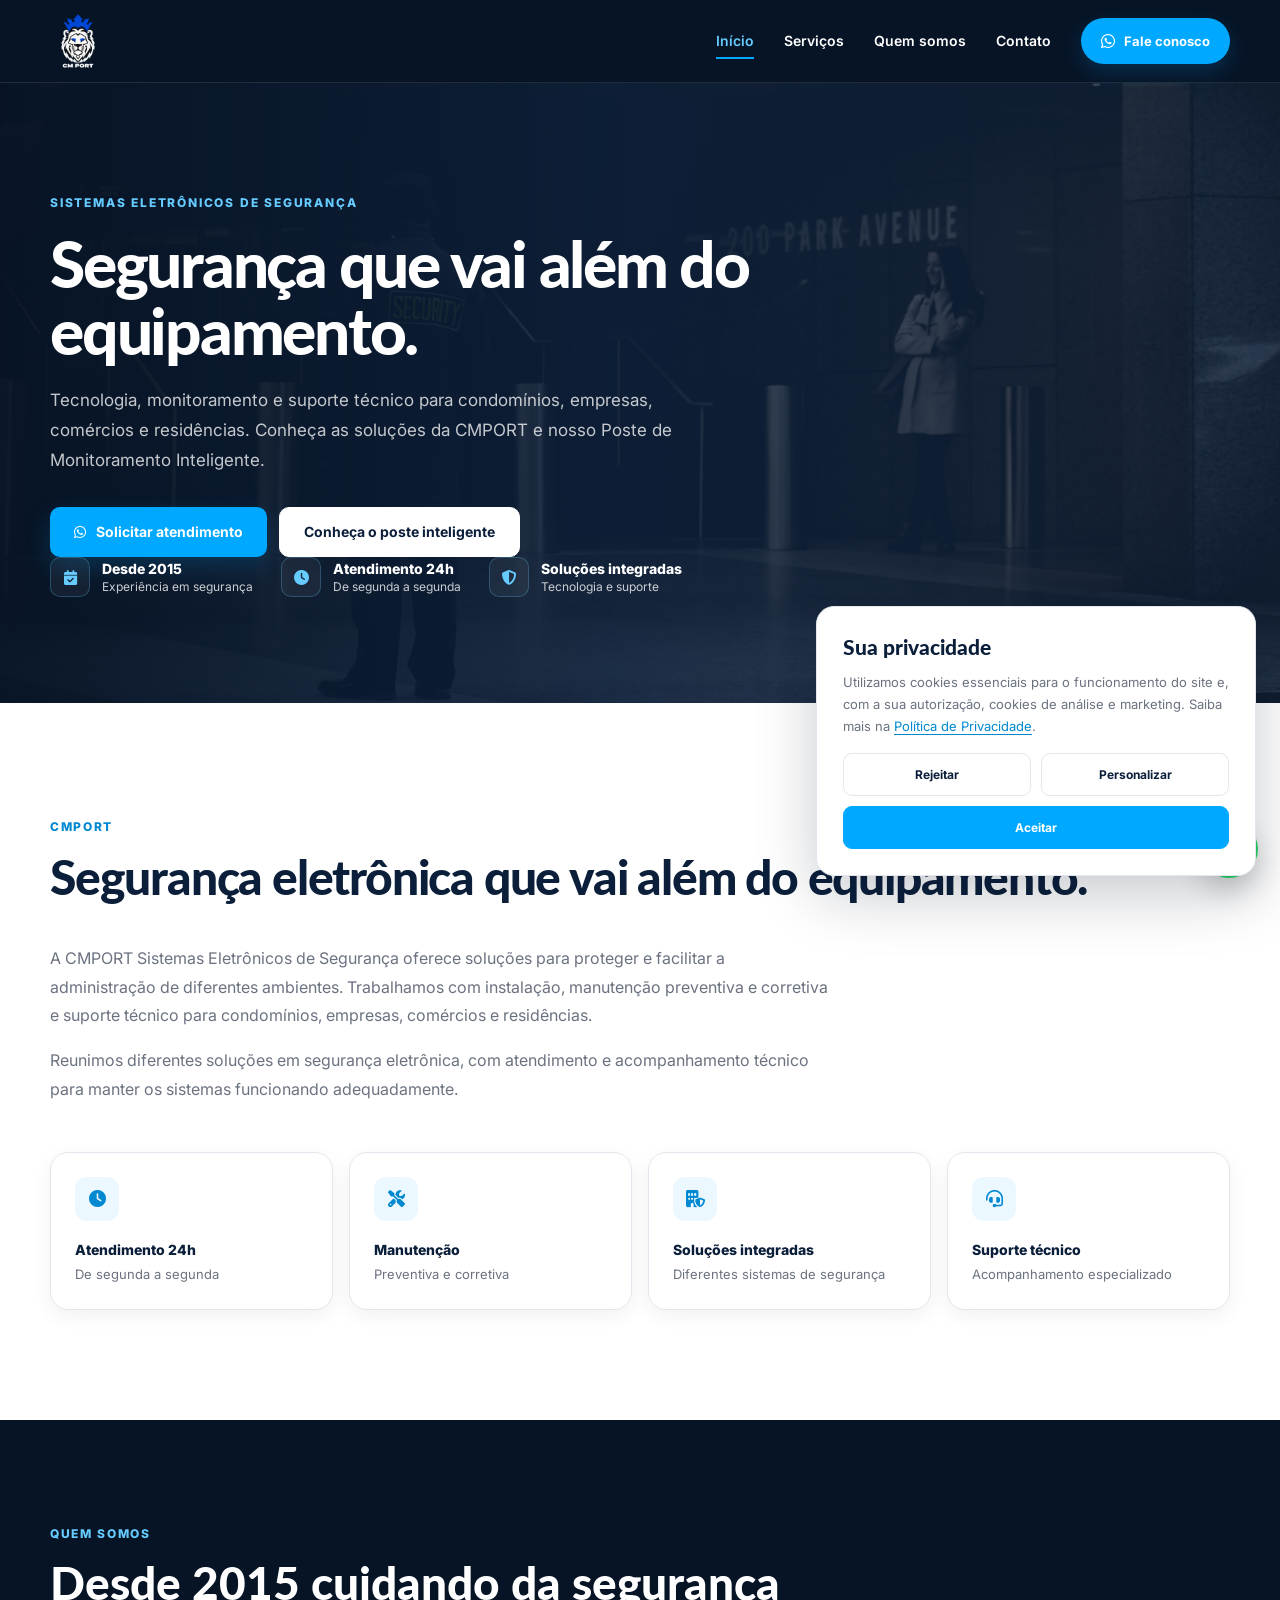
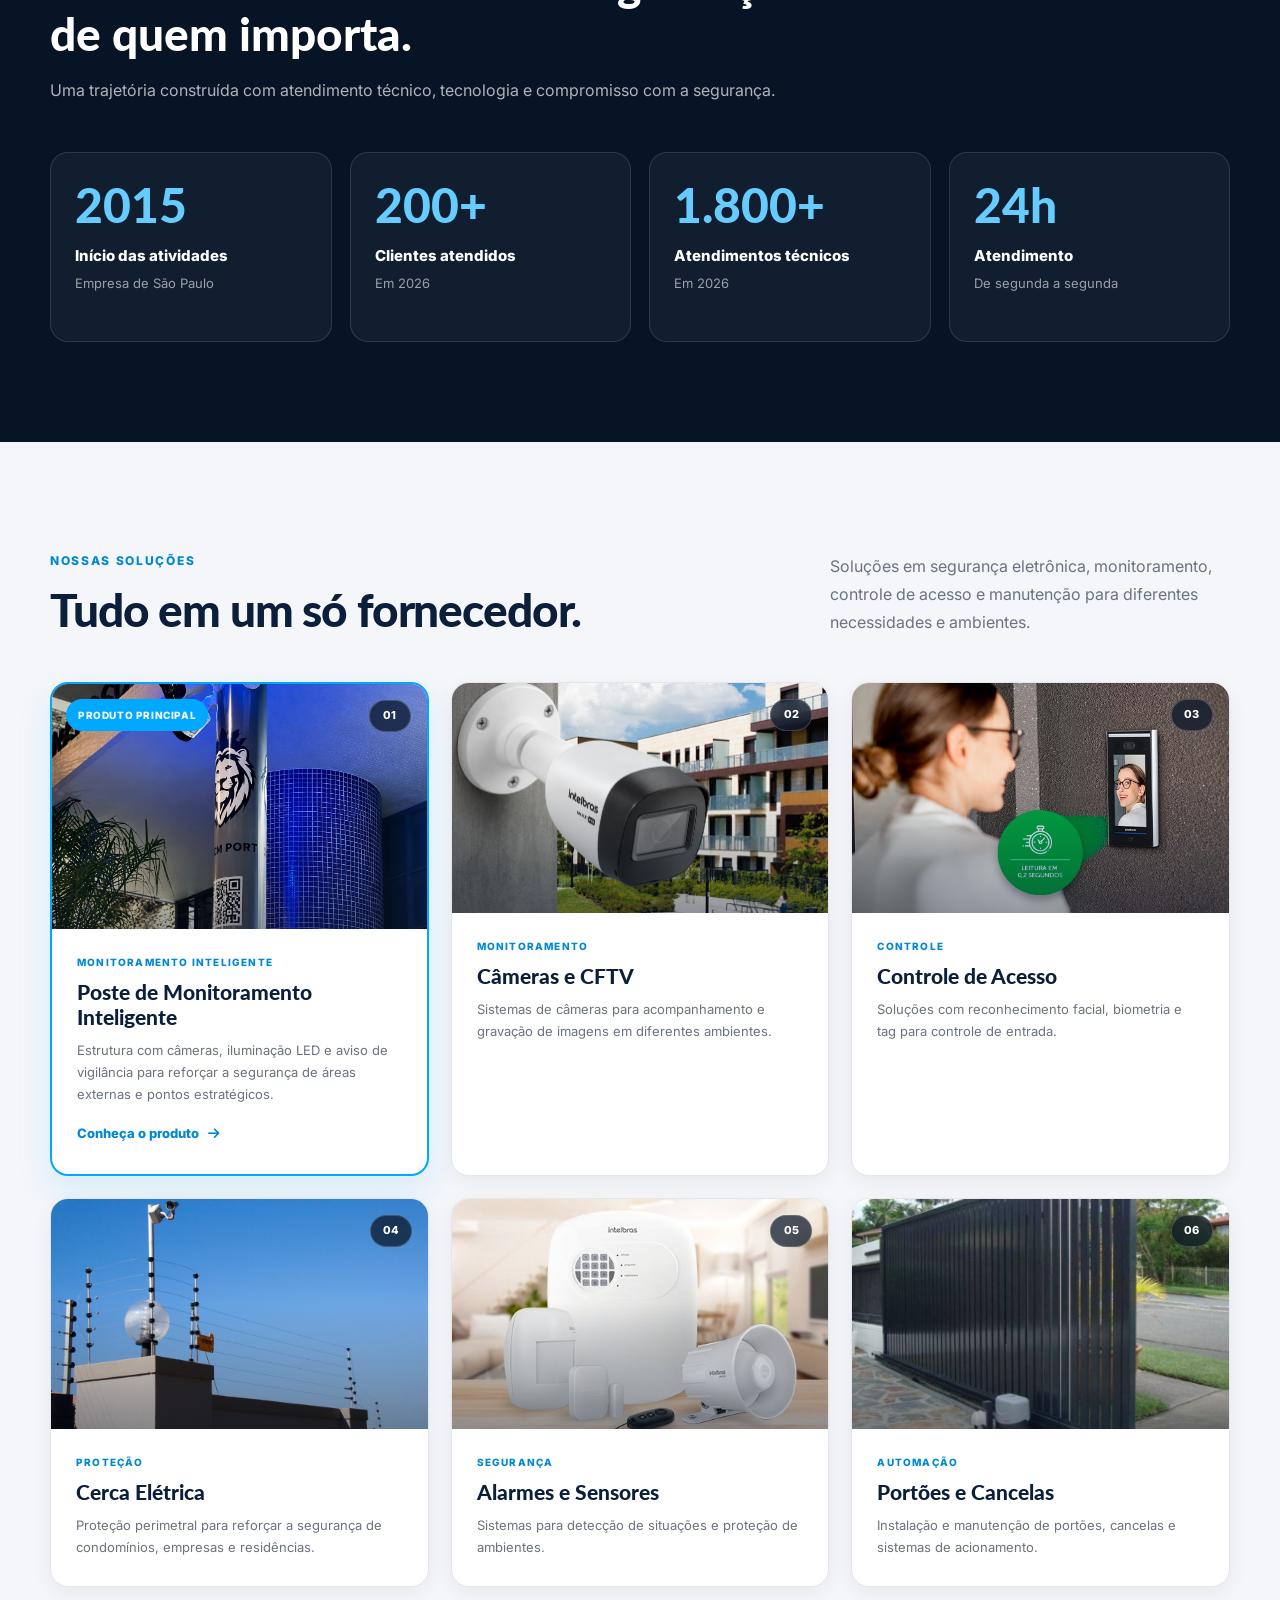
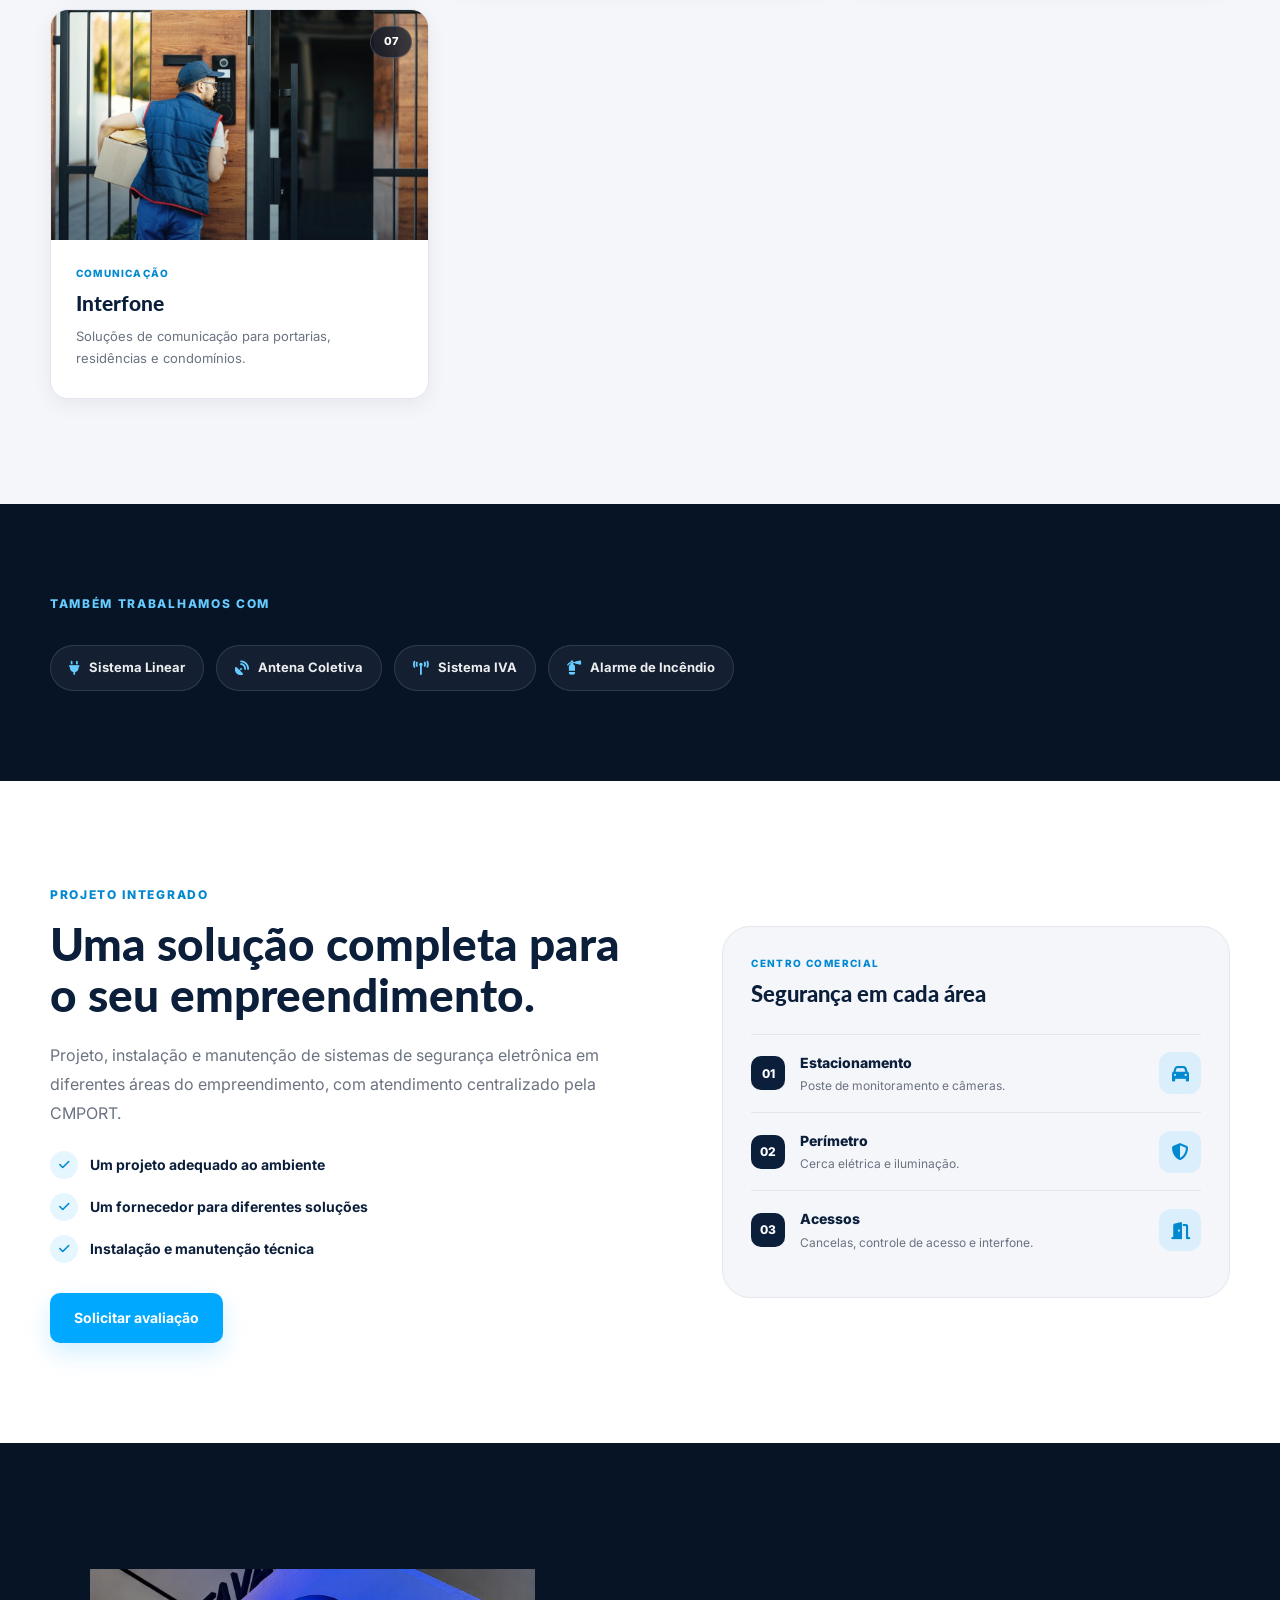
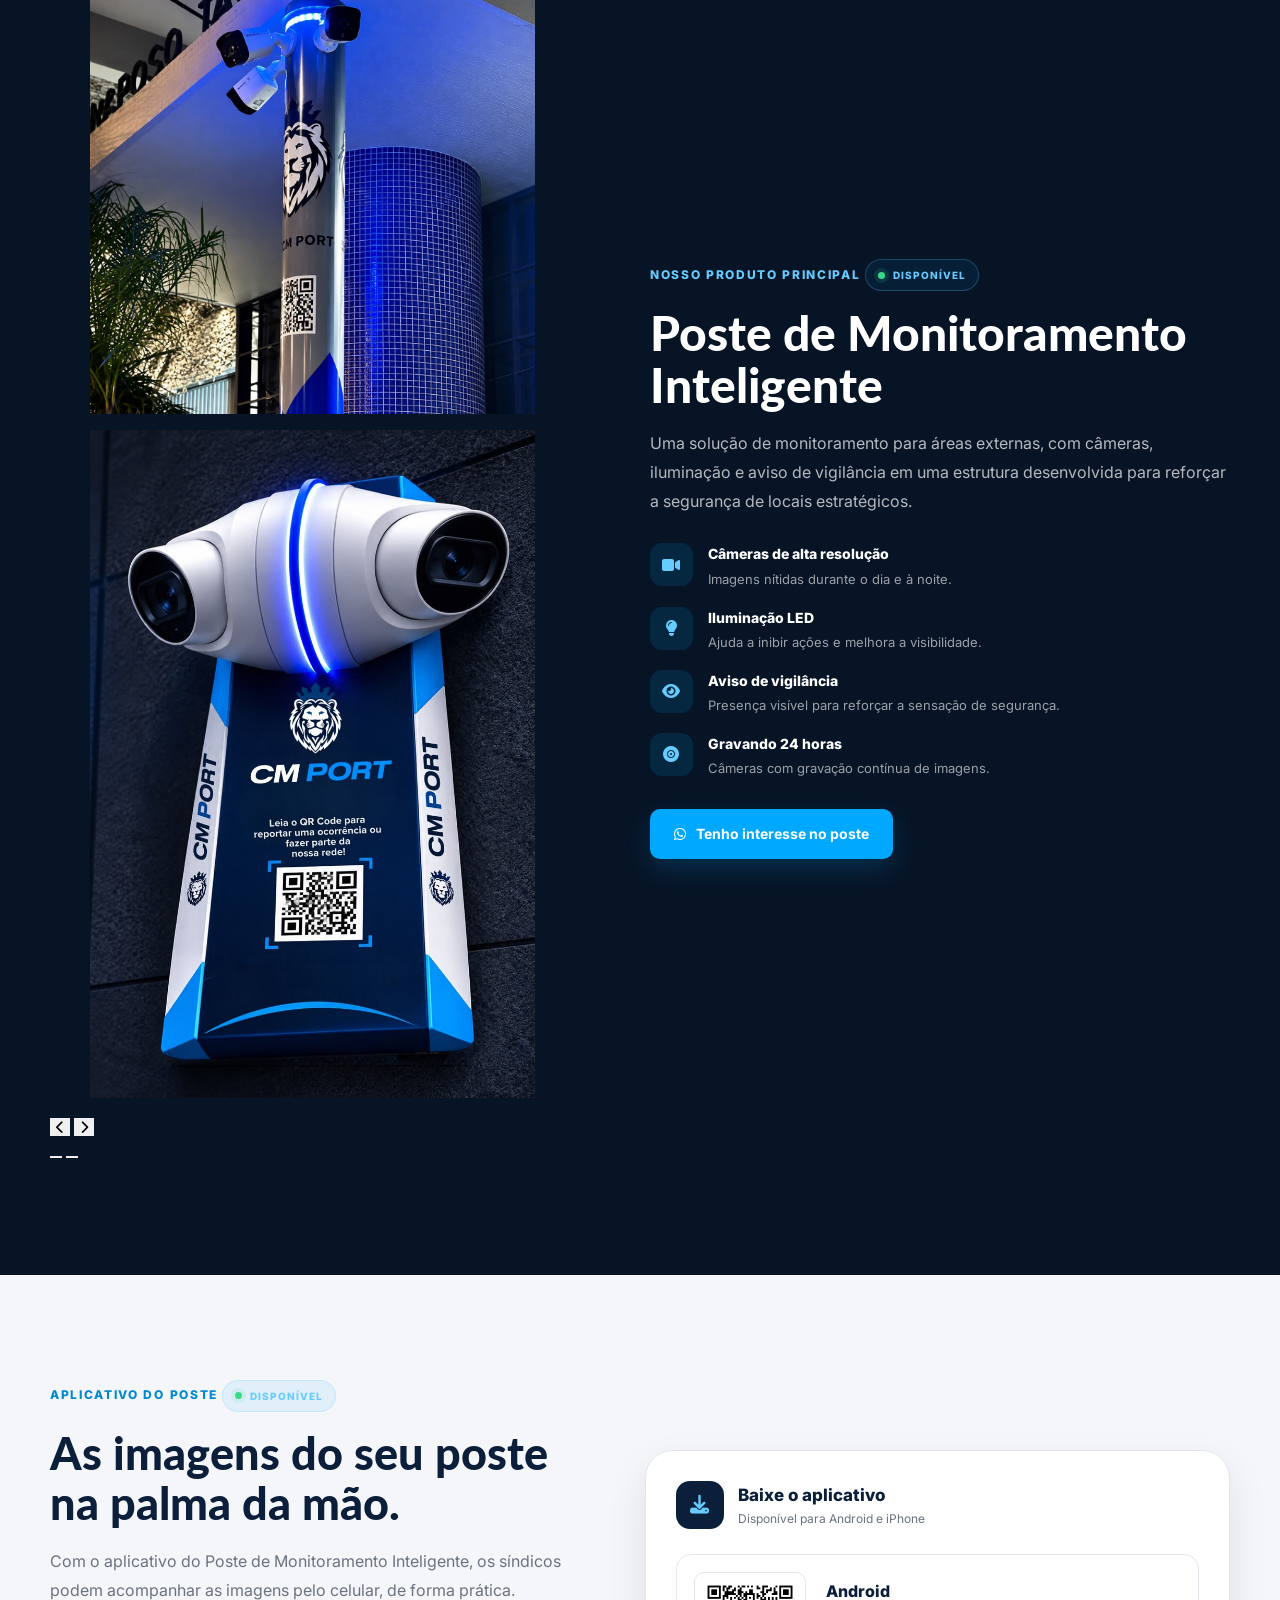
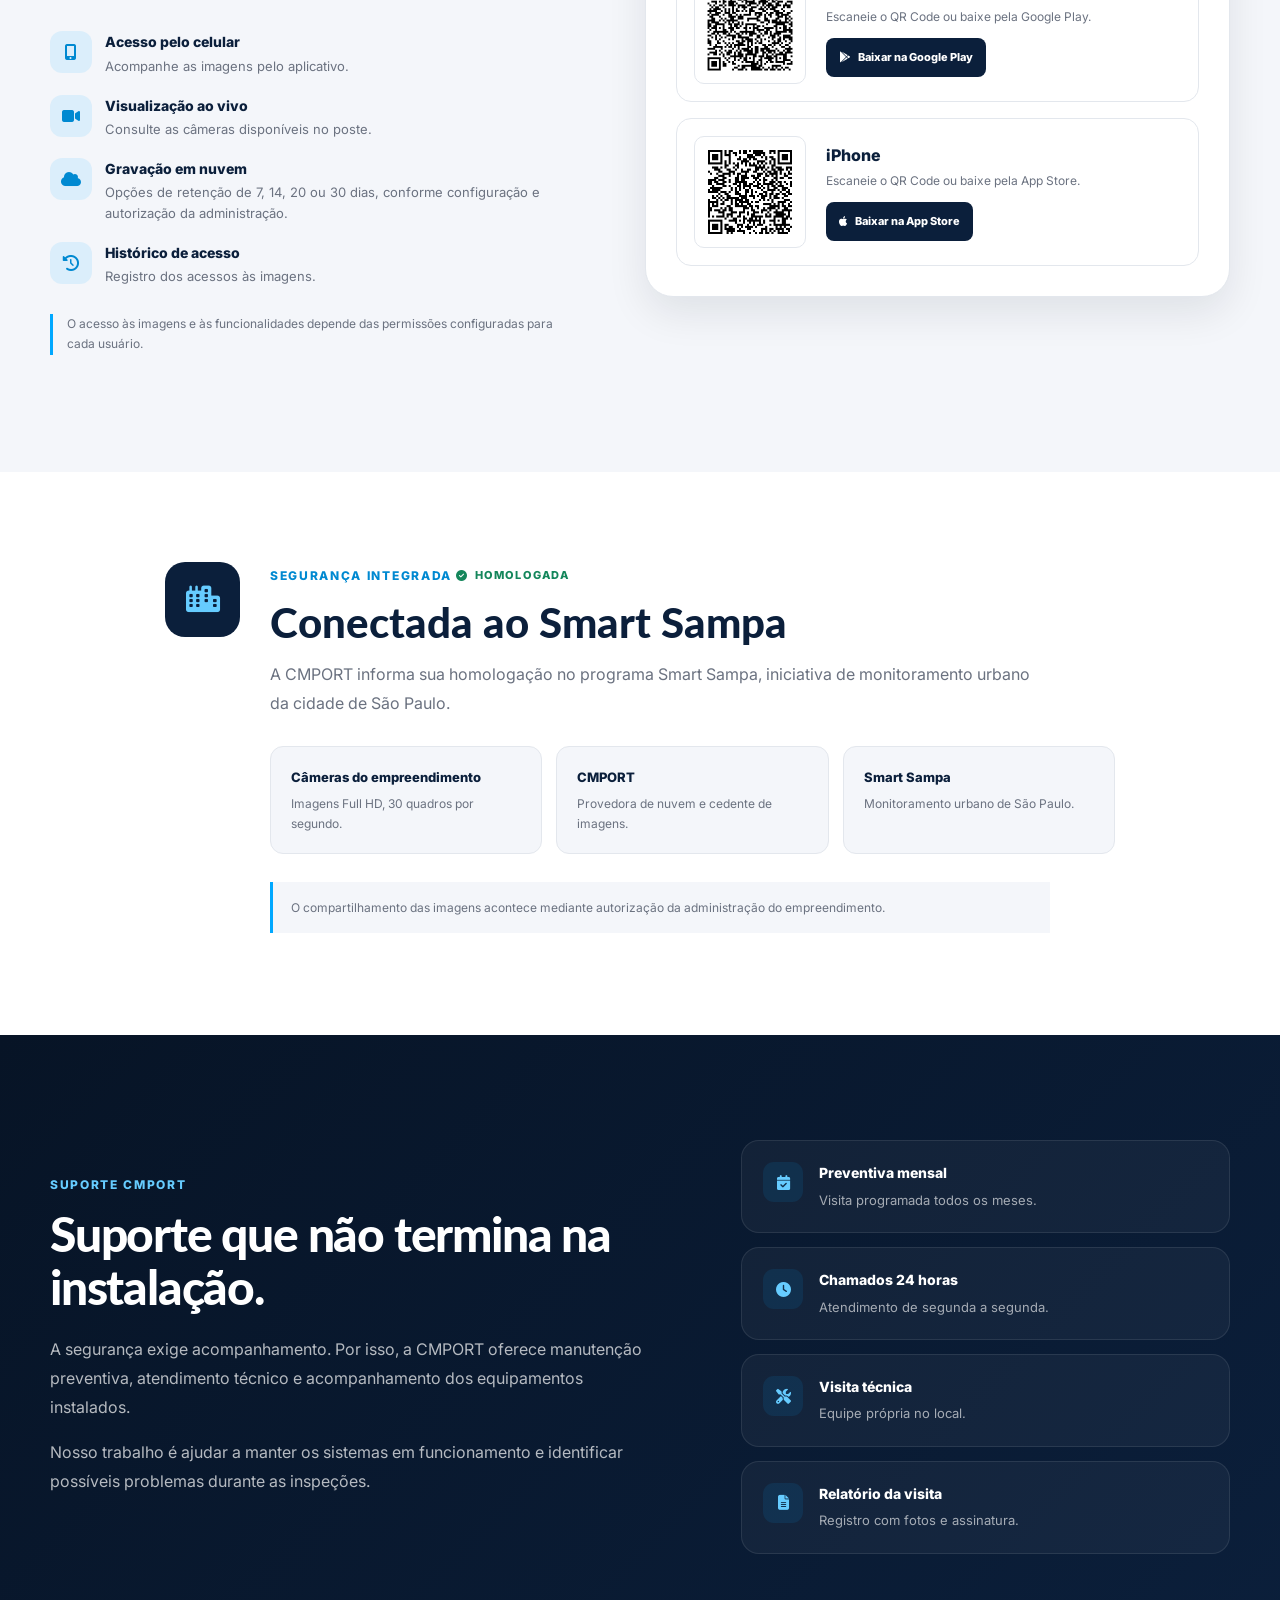
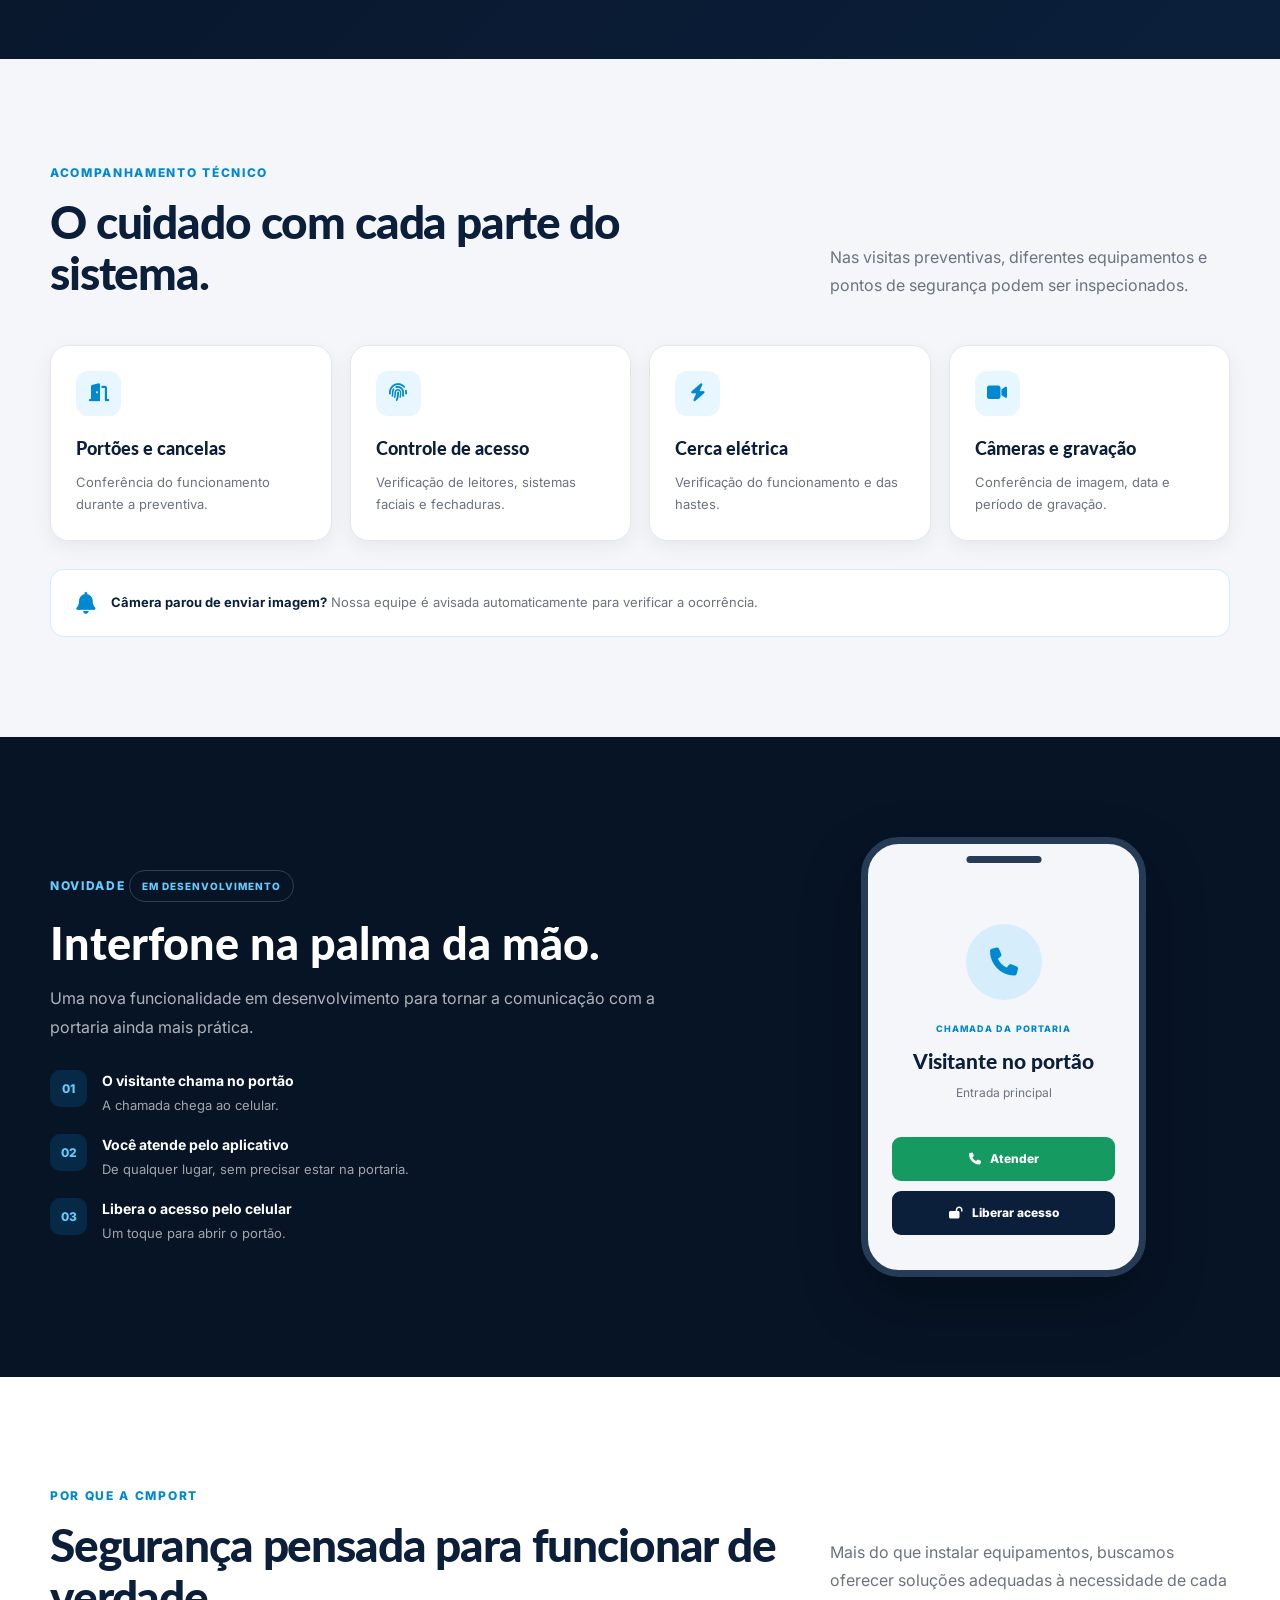
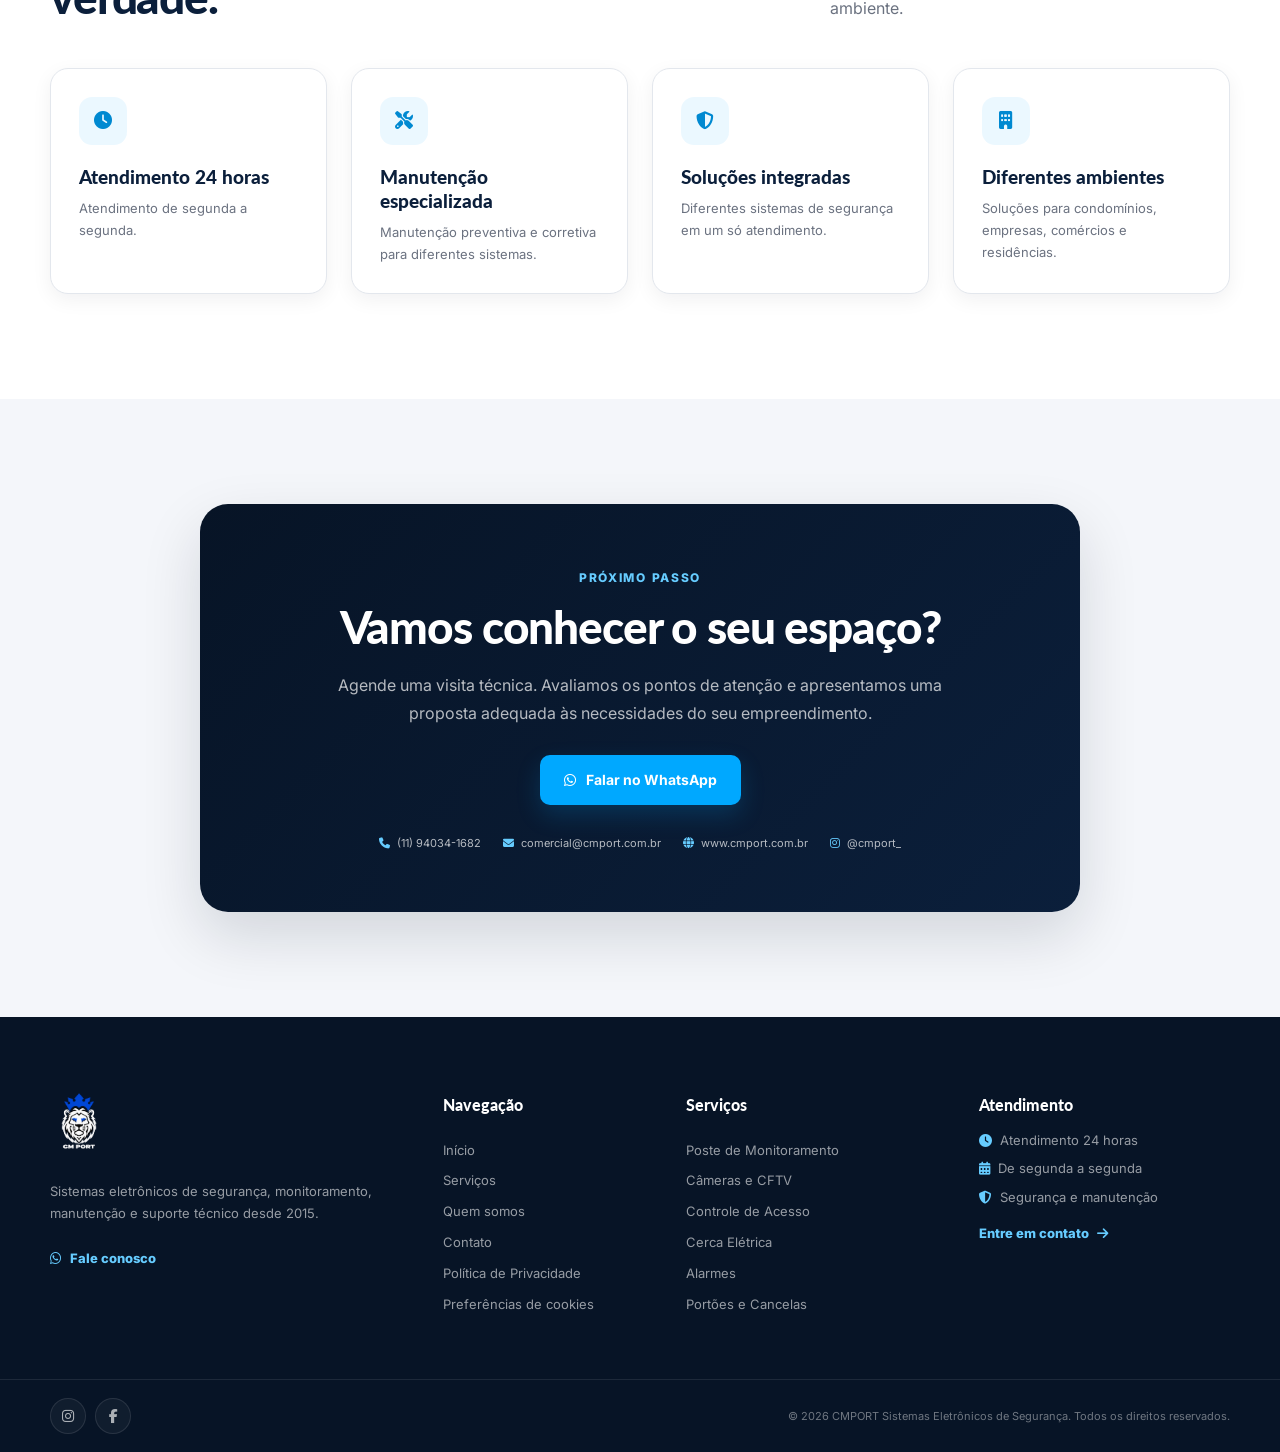
==== commit adf4386f: "Update index.html" ====
--- a/index.html
+++ b/index.html
@@ -308,7 +308,7 @@
                 <!-- PRODUTO PRINCIPAL -->
                 <article class="service-card featured-service-card">
                     <div class="service-image">
-                        <img src="Imagens/Poste de Monitoramento.jpeg"
+                        <img src="Imagens/Poste de Monitoramento1.jpeg"
                              alt="Poste de Monitoramento Inteligente da CMPORT"
                              loading="lazy">
 
@@ -439,24 +439,6 @@
                     </div>
                 </article>
 
-                <article class="service-card">
-                    <div class="service-image">
-                        <img src="Imagens/Camera de segurança.jpeg"
-                             alt="Infraestrutura de iluminação e rede"
-                             loading="lazy">
-                        <span class="service-number">08</span>
-                    </div>
-
-                    <div class="service-content">
-                        <span class="service-category">INFRAESTRUTURA</span>
-                        <h3>Iluminação e Rede</h3>
-                        <p>
-                            Refletores, cabeamento e infraestrutura
-                            de rede para os sistemas de segurança.
-                        </p>
-                    </div>
-                </article>
-
             </div>
 
         </div>
@@ -470,10 +452,10 @@
             <h3 class="other-solutions-title">Também trabalhamos com</h3>
 
             <div class="solution-tags">
-                <span>Sistema Linear</span>
-                <span>Antena Coletiva</span>
-                <span>Sistema IVA</span>
-                <span>Alarme de Incêndio</span>
+                <span><i class="fa-solid fa-plug"></i> Sistema Linear</span>
+                <span><i class="fa-solid fa-satellite-dish"></i> Antena Coletiva</span>
+                <span><i class="fa-solid fa-tower-broadcast"></i> Sistema IVA</span>
+                <span><i class="fa-solid fa-fire-extinguisher"></i> Alarme de Incêndio</span>
             </div>
 
         </div>
@@ -567,15 +549,48 @@
 
             <div class="pole-grid">
 
-                <div class="pole-image-wrap">
-                    <span class="pole-image-label">
-                        <i class="fa-solid fa-circle-check"></i>
-                        PRODUTO PRINCIPAL
-                    </span>
-
-                    <img src="Imagens/Poste de Monitoramento.jpeg"
-                         alt="Poste de Monitoramento Inteligente da CMPORT com câmeras e iluminação LED"
-                         loading="lazy">
+                <!-- CARROSSEL DOS MODELOS -->
+                <div class="pole-carousel" data-carousel aria-roledescription="carrossel" aria-label="Modelos do Poste de Monitoramento Inteligente">
+
+                    <div class="pole-carousel-track" data-carousel-track tabindex="0">
+
+                        <figure class="pole-slide" aria-label="Modelo 1 de 2">
+                            <span class="pole-image-label">
+                                <i class="fa-solid fa-circle-check"></i>
+                                MODELO 1
+                            </span>
+                            <img src="Imagens/Poste de Monitoramento1.jpeg"
+                                 alt="Poste de Monitoramento Inteligente da CMPORT, modelo 1, com câmeras e iluminação LED"
+                                 draggable="false"
+                                 loading="lazy">
+                        </figure>
+
+                        <figure class="pole-slide" aria-label="Modelo 2 de 2">
+                            <span class="pole-image-label">
+                                <i class="fa-solid fa-circle-check"></i>
+                                MODELO 2
+                            </span>
+                            <img src="Imagens/Poste de Monitoramento 2.jpeg"
+                                 alt="Poste de Monitoramento Inteligente da CMPORT, modelo 2, com câmeras e iluminação LED"
+                                 draggable="false"
+                                 loading="lazy">
+                        </figure>
+
+                    </div>
+
+                    <button class="pole-arrow pole-arrow-prev" type="button" data-carousel-prev aria-label="Modelo anterior">
+                        <i class="fa-solid fa-chevron-left"></i>
+                    </button>
+
+                    <button class="pole-arrow pole-arrow-next" type="button" data-carousel-next aria-label="Próximo modelo">
+                        <i class="fa-solid fa-chevron-right"></i>
+                    </button>
+
+                    <div class="pole-dots" data-carousel-dots>
+                        <button type="button" class="active" aria-label="Ver modelo 1" aria-current="true"></button>
+                        <button type="button" aria-label="Ver modelo 2"></button>
+                    </div>
+
                 </div>
 
                 <div class="pole-content">
@@ -1153,6 +1168,7 @@
             <a href="quem-somos.html">Quem somos</a>
             <a href="contato.html">Contato</a>
             <a href="politica.html">Política de Privacidade</a>
+            <a href="#" data-cookie-settings>Preferências de cookies</a>
         </div>
 
         <div class="footer-column">
@@ -1183,11 +1199,6 @@
     <div class="footer-bottom">
         <div class="container footer-bottom-inner">
 
-            <p>
-                © 2026 CMPORT Sistemas Eletrônicos de Segurança.
-                Todos os direitos reservados.
-            </p>
-
             <div class="footer-social">
 
                 <a href="https://www.instagram.com/cmport_/"
@@ -1205,6 +1216,11 @@
                 </a>
 
             </div>
+
+            <p>
+                © 2026 CMPORT Sistemas Eletrônicos de Segurança.
+                Todos os direitos reservados.
+            </p>
 
         </div>
     </div>
@@ -1222,6 +1238,49 @@
 </a>
 
 
+<!-- AVISO DE COOKIES -->
+<div class="cookie-banner" id="cookie-banner" role="dialog" aria-labelledby="cookie-banner-title" aria-describedby="cookie-banner-text" hidden>
+    <h2 id="cookie-banner-title">Sua privacidade</h2>
+    <p id="cookie-banner-text">
+        Utilizamos cookies essenciais para o funcionamento do site e, com a sua
+        autorização, cookies de análise e marketing. Saiba mais na
+        <a href="politica.html">Política de Privacidade</a>.
+    </p>
+    <div class="cookie-actions">
+        <button type="button" id="cookie-reject" class="cookie-reject">Rejeitar</button>
+        <button type="button" id="cookie-settings" class="cookie-settings">Personalizar</button>
+        <button type="button" id="cookie-accept" class="cookie-accept">Aceitar</button>
+    </div>
+</div>
+
+<div class="cookie-preferences" id="cookie-preferences" hidden>
+    <div class="cookie-preferences-panel" role="dialog" aria-modal="true" aria-labelledby="cookie-preferences-title">
+        <h2 id="cookie-preferences-title">Preferências de cookies</h2>
+        <p>Escolha quais categorias de cookies você autoriza. Você pode alterar a decisão a qualquer momento.</p>
+
+        <label class="cookie-essential">
+            <input type="checkbox" checked disabled>
+            <span><strong>Essenciais</strong><br>Necessários para o funcionamento do site. Sempre ativos.</span>
+        </label>
+
+        <label class="cookie-essential">
+            <input type="checkbox" id="cookie-analytics">
+            <span><strong>Análise</strong><br>Ajudam a entender como o site é utilizado.</span>
+        </label>
+
+        <label class="cookie-essential">
+            <input type="checkbox" id="cookie-marketing">
+            <span><strong>Marketing</strong><br>Usados para campanhas e comunicação relevante.</span>
+        </label>
+
+        <div class="cookie-actions">
+            <button type="button" id="cookie-cancel">Cancelar</button>
+            <button type="button" id="cookie-save" class="cookie-accept">Salvar preferências</button>
+        </div>
+    </div>
+</div>
+
+
 <script src="script.js"></script>
 
 </body>
--- a/estilo.css
+++ b/estilo.css
@@ -2145,3 +2145,1139 @@
     }
 }
 
+
+/* =========================================================
+   CMPORT — NOVAS SEÇÕES DA PÁGINA INICIAL
+   ========================================================= */
+
+/* 01. NÚMEROS DA EMPRESA */
+
+.company-numbers {
+    padding: 100px 0;
+    background: var(--navy-dark);
+    color: var(--white);
+}
+
+.numbers-heading {
+    max-width: 760px;
+    margin-bottom: 48px;
+}
+
+.numbers-heading .section-label {
+    color: var(--blue-light);
+}
+
+.numbers-heading h2 {
+    margin-bottom: 16px;
+    color: var(--white);
+    font-family: "Lato", sans-serif;
+    font-size: clamp(32px, 4vw, 46px);
+    font-weight: 900;
+    line-height: 1.12;
+}
+
+.numbers-heading p {
+    margin-bottom: 0;
+    color: rgba(255, 255, 255, 0.68);
+    line-height: 1.75;
+}
+
+.numbers-grid {
+    display: grid;
+    grid-template-columns: repeat(4, minmax(0, 1fr));
+    gap: 18px;
+}
+
+.number-card {
+    min-height: 190px;
+    padding: 28px 24px;
+    border: 1px solid rgba(255, 255, 255, 0.12);
+    border-radius: var(--radius);
+    background: rgba(255, 255, 255, 0.045);
+}
+
+.number-card > strong {
+    display: block;
+    margin-bottom: 15px;
+    color: var(--blue-light);
+    font-family: "Lato", sans-serif;
+    font-size: clamp(36px, 4vw, 48px);
+    font-weight: 900;
+    line-height: 1;
+}
+
+.number-card h3 {
+    margin-bottom: 5px;
+    color: var(--white);
+    font-size: 15px;
+    font-weight: 800;
+}
+
+.number-card p {
+    margin-bottom: 0;
+    color: rgba(255, 255, 255, 0.58);
+    font-size: 13px;
+}
+
+
+/* 02. DESTAQUE DO PRODUTO PRINCIPAL */
+
+.featured-service-card {
+    border: 2px solid var(--blue);
+    box-shadow: 0 15px 35px rgba(0, 168, 255, 0.12);
+}
+
+.featured-service-card:hover {
+    border-color: var(--blue-dark);
+}
+
+.featured-service-card .service-image {
+    height: 245px;
+}
+
+.featured-service-badge {
+    position: absolute;
+    left: 14px;
+    top: 15px;
+    z-index: 3;
+    padding: 8px 12px;
+    border-radius: 50px;
+    background: var(--blue);
+    color: var(--white);
+    font-size: 10px;
+    font-weight: 800;
+    letter-spacing: 0.06em;
+}
+
+.service-link {
+    display: inline-flex;
+    align-items: center;
+    gap: 9px;
+    margin-top: 18px;
+    color: var(--blue-dark);
+    font-size: 13px;
+    font-weight: 800;
+}
+
+.service-link i {
+    transition: transform var(--transition);
+}
+
+.service-link:hover i {
+    transform: translateX(4px);
+}
+
+
+/* 03. PROJETO INTEGRADO */
+
+.integrated-project {
+    padding: 100px 0;
+    background: var(--white);
+}
+
+.integrated-project-container {
+    display: grid;
+    grid-template-columns: minmax(0, 1fr) minmax(350px, 0.85fr);
+    gap: 75px;
+    align-items: center;
+}
+
+.integrated-project-content h2 {
+    margin-bottom: 20px;
+    color: var(--navy);
+    font-family: "Lato", sans-serif;
+    font-size: clamp(32px, 4vw, 46px);
+    font-weight: 900;
+    line-height: 1.12;
+}
+
+.integrated-project-content > p {
+    margin-bottom: 24px;
+    color: var(--gray);
+    line-height: 1.8;
+}
+
+.integrated-points {
+    display: grid;
+    gap: 14px;
+    margin-bottom: 30px;
+}
+
+.integrated-points > div {
+    display: flex;
+    align-items: center;
+    gap: 12px;
+    color: var(--navy);
+    font-size: 14px;
+    font-weight: 700;
+}
+
+.integrated-points i {
+    display: flex;
+    align-items: center;
+    justify-content: center;
+    width: 28px;
+    height: 28px;
+    flex-shrink: 0;
+    border-radius: 50%;
+    background: rgba(0, 168, 255, 0.10);
+    color: var(--blue-dark);
+    font-size: 12px;
+}
+
+.commercial-areas {
+    padding: 28px;
+    border: 1px solid var(--border);
+    border-radius: var(--radius-lg);
+    background: var(--ice);
+}
+
+.commercial-areas-heading {
+    display: flex;
+    flex-direction: column;
+    gap: 5px;
+    margin-bottom: 22px;
+}
+
+.commercial-areas-heading span {
+    color: var(--blue-dark);
+    font-size: 10px;
+    font-weight: 800;
+    letter-spacing: 0.14em;
+}
+
+.commercial-areas-heading strong {
+    color: var(--navy);
+    font-family: "Lato", sans-serif;
+    font-size: 22px;
+    font-weight: 900;
+}
+
+.commercial-area {
+    display: grid;
+    grid-template-columns: 36px 1fr 42px;
+    align-items: center;
+    gap: 13px;
+    padding: 17px 0;
+    border-top: 1px solid var(--border);
+}
+
+.commercial-area-number {
+    display: flex;
+    align-items: center;
+    justify-content: center;
+    width: 34px;
+    height: 34px;
+    border-radius: 10px;
+    background: var(--navy);
+    color: var(--white);
+    font-size: 12px;
+    font-weight: 800;
+}
+
+.commercial-area h3 {
+    margin-bottom: 3px;
+    color: var(--navy);
+    font-size: 14px;
+    font-weight: 800;
+}
+
+.commercial-area p {
+    margin-bottom: 0;
+    font-size: 12px;
+    line-height: 1.5;
+}
+
+.commercial-area > i {
+    display: flex;
+    align-items: center;
+    justify-content: center;
+    width: 42px;
+    height: 42px;
+    border-radius: 12px;
+    background: rgba(0, 168, 255, 0.10);
+    color: var(--blue-dark);
+    font-size: 17px;
+}
+
+
+/* 04. POSTE DE MONITORAMENTO */
+
+.pole-section {
+    padding: 110px 0;
+    overflow: hidden;
+    background: var(--navy-dark);
+    color: var(--white);
+}
+
+.pole-grid {
+    display: grid;
+    grid-template-columns: minmax(0, 0.95fr) minmax(0, 1.05fr);
+    gap: 75px;
+    align-items: center;
+}
+
+.pole-image-wrap {
+    position: relative;
+    overflow: hidden;
+    min-height: 540px;
+    border: 1px solid rgba(255, 255, 255, 0.12);
+    border-radius: var(--radius-lg);
+    background: var(--navy-light);
+}
+
+.pole-image-wrap img {
+    width: 100%;
+    height: 540px;
+    object-fit: cover;
+}
+
+.pole-image-label {
+    position: absolute;
+    left: 18px;
+    top: 18px;
+    z-index: 2;
+    display: inline-flex;
+    align-items: center;
+    gap: 8px;
+    padding: 10px 14px;
+    border-radius: 50px;
+    background: var(--blue);
+    color: var(--white);
+    font-size: 10px;
+    font-weight: 800;
+    letter-spacing: 0.06em;
+}
+
+.pole-content .section-label {
+    color: var(--blue-light);
+}
+
+.availability-label {
+    display: inline-flex;
+    align-items: center;
+    gap: 8px;
+    width: fit-content;
+    margin-bottom: 16px;
+    padding: 7px 12px;
+    border: 1px solid rgba(102, 204, 255, 0.24);
+    border-radius: 50px;
+    background: rgba(0, 168, 255, 0.08);
+    color: var(--blue-light);
+    font-size: 10px;
+    font-weight: 800;
+    letter-spacing: 0.1em;
+}
+
+.availability-label > span {
+    width: 7px;
+    height: 7px;
+    border-radius: 50%;
+    background: #39D98A;
+    box-shadow: 0 0 0 4px rgba(57, 217, 138, 0.12);
+}
+
+.pole-content h2 {
+    margin-bottom: 18px;
+    color: var(--white);
+    font-family: "Lato", sans-serif;
+    font-size: clamp(34px, 4vw, 48px);
+    font-weight: 900;
+    line-height: 1.08;
+}
+
+.pole-description {
+    margin-bottom: 28px;
+    color: rgba(255, 255, 255, 0.70);
+    line-height: 1.8;
+}
+
+.pole-features {
+    display: grid;
+    gap: 17px;
+    margin-bottom: 30px;
+}
+
+.pole-feature {
+    display: flex;
+    align-items: flex-start;
+    gap: 15px;
+}
+
+.pole-feature > i {
+    display: flex;
+    align-items: center;
+    justify-content: center;
+    width: 43px;
+    height: 43px;
+    flex-shrink: 0;
+    border-radius: 12px;
+    background: rgba(0, 168, 255, 0.12);
+    color: var(--blue-light);
+    font-size: 16px;
+}
+
+.pole-feature h3 {
+    margin-bottom: 3px;
+    color: var(--white);
+    font-size: 14px;
+    font-weight: 800;
+}
+
+.pole-feature p {
+    margin-bottom: 0;
+    color: rgba(255, 255, 255, 0.60);
+    font-size: 13px;
+    line-height: 1.6;
+}
+
+
+/* 05. APLICATIVO */
+
+.app-section {
+    padding: 105px 0;
+    background: var(--ice);
+}
+
+.app-grid {
+    display: grid;
+    grid-template-columns: minmax(0, 0.95fr) minmax(0, 1.05fr);
+    gap: 65px;
+    align-items: center;
+}
+
+.app-content h2 {
+    margin-bottom: 18px;
+    color: var(--navy);
+    font-family: "Lato", sans-serif;
+    font-size: clamp(32px, 4vw, 45px);
+    font-weight: 900;
+    line-height: 1.12;
+}
+
+.app-content > p {
+    color: var(--gray);
+    line-height: 1.8;
+}
+
+.app-benefits {
+    display: grid;
+    gap: 18px;
+    margin: 27px 0;
+}
+
+.app-benefits > div {
+    display: flex;
+    align-items: flex-start;
+    gap: 13px;
+}
+
+.app-benefits > div > i {
+    display: flex;
+    align-items: center;
+    justify-content: center;
+    width: 42px;
+    height: 42px;
+    flex-shrink: 0;
+    border-radius: 12px;
+    background: rgba(0, 168, 255, 0.10);
+    color: var(--blue-dark);
+}
+
+.app-benefits span {
+    display: block;
+    color: var(--gray);
+    font-size: 13px;
+    line-height: 1.6;
+}
+
+.app-benefits strong {
+    display: block;
+    margin-bottom: 2px;
+    color: var(--navy);
+    font-size: 14px;
+    font-weight: 800;
+}
+
+.app-content .app-note {
+    padding-left: 14px;
+    border-left: 3px solid var(--blue);
+    font-size: 12px;
+    line-height: 1.7;
+}
+
+.app-download {
+    padding: 30px;
+    border: 1px solid var(--border);
+    border-radius: var(--radius-lg);
+    background: var(--white);
+    box-shadow: var(--shadow);
+}
+
+.app-download-header {
+    display: flex;
+    align-items: center;
+    gap: 14px;
+    margin-bottom: 25px;
+}
+
+.app-download-header > i {
+    display: flex;
+    align-items: center;
+    justify-content: center;
+    width: 48px;
+    height: 48px;
+    border-radius: 14px;
+    background: var(--navy);
+    color: var(--blue-light);
+    font-size: 19px;
+}
+
+.app-download-header strong,
+.app-download-header span {
+    display: block;
+}
+
+.app-download-header strong {
+    color: var(--navy);
+    font-size: 17px;
+    font-weight: 800;
+}
+
+.app-download-header span {
+    color: var(--gray);
+    font-size: 12px;
+}
+
+.app-store-options {
+    display: grid;
+    gap: 16px;
+}
+
+.app-store-card {
+    display: grid;
+    grid-template-columns: 112px 1fr;
+    align-items: center;
+    gap: 20px;
+    padding: 17px;
+    border: 1px solid var(--border);
+    border-radius: 15px;
+    background: var(--white);
+}
+
+.app-store-card img {
+    width: 112px;
+    height: 112px;
+    padding: 5px;
+    border: 1px solid var(--border);
+    border-radius: 10px;
+    background: var(--white);
+    object-fit: contain;
+}
+
+.app-store-card h3 {
+    margin-bottom: 4px;
+    color: var(--navy);
+    font-size: 16px;
+    font-weight: 800;
+}
+
+.app-store-card p {
+    margin-bottom: 12px;
+    font-size: 12px;
+    line-height: 1.5;
+}
+
+.app-store-button {
+    display: inline-flex;
+    align-items: center;
+    justify-content: center;
+    gap: 8px;
+    min-height: 39px;
+    padding: 0 13px;
+    border-radius: 8px;
+    background: var(--navy);
+    color: var(--white);
+    font-size: 11px;
+    font-weight: 800;
+    transition: background var(--transition), transform var(--transition);
+}
+
+.app-store-button:hover {
+    transform: translateY(-2px);
+    background: var(--blue-dark);
+    color: var(--white);
+}
+
+
+/* 06. SMART SAMPA */
+
+.smart-sampa-section {
+    padding: 90px 0;
+    background: var(--white);
+}
+
+.smart-sampa-content {
+    display: grid;
+    grid-template-columns: 75px 1fr;
+    gap: 30px;
+    max-width: 950px;
+    margin: 0 auto;
+}
+
+.smart-sampa-icon {
+    display: flex;
+    align-items: center;
+    justify-content: center;
+    width: 75px;
+    height: 75px;
+    border-radius: 20px;
+    background: var(--navy);
+    color: var(--blue-light);
+    font-size: 27px;
+}
+
+.smart-sampa-text .section-label {
+    margin-bottom: 10px;
+}
+
+.homologation-label {
+    display: inline-flex;
+    align-items: center;
+    gap: 7px;
+    margin-bottom: 14px;
+    color: #14865B;
+    font-size: 11px;
+    font-weight: 800;
+    letter-spacing: 0.1em;
+}
+
+.smart-sampa-text h2 {
+    margin-bottom: 14px;
+    color: var(--navy);
+    font-family: "Lato", sans-serif;
+    font-size: clamp(30px, 4vw, 42px);
+    font-weight: 900;
+    line-height: 1.12;
+}
+
+.smart-sampa-text > p {
+    max-width: 780px;
+    line-height: 1.8;
+}
+
+.smart-sampa-details {
+    display: grid;
+    grid-template-columns: repeat(3, minmax(0, 1fr));
+    gap: 14px;
+    margin: 28px 0;
+}
+
+.smart-sampa-details > div {
+    padding: 20px;
+    border: 1px solid var(--border);
+    border-radius: 13px;
+    background: var(--ice);
+}
+
+.smart-sampa-details strong,
+.smart-sampa-details span {
+    display: block;
+}
+
+.smart-sampa-details strong {
+    margin-bottom: 7px;
+    color: var(--navy);
+    font-size: 13px;
+    font-weight: 800;
+}
+
+.smart-sampa-details span {
+    color: var(--gray);
+    font-size: 12px;
+    line-height: 1.6;
+}
+
+.smart-sampa-text .smart-sampa-note {
+    padding: 15px 18px;
+    border-left: 3px solid var(--blue);
+    background: var(--ice);
+    font-size: 12px;
+}
+
+
+/* 07. INSPEÇÃO TÉCNICA */
+
+.inspection-section {
+    padding: 100px 0;
+    background: var(--ice);
+}
+
+.inspection-grid {
+    display: grid;
+    grid-template-columns: repeat(4, minmax(0, 1fr));
+    gap: 18px;
+}
+
+.inspection-card {
+    padding: 25px;
+    border: 1px solid var(--border);
+    border-radius: var(--radius);
+    background: var(--white);
+    box-shadow: var(--shadow-sm);
+}
+
+.inspection-card > i {
+    display: flex;
+    align-items: center;
+    justify-content: center;
+    width: 45px;
+    height: 45px;
+    margin-bottom: 18px;
+    border-radius: 12px;
+    background: rgba(0, 168, 255, 0.09);
+    color: var(--blue-dark);
+    font-size: 18px;
+}
+
+.inspection-card h3 {
+    margin-bottom: 8px;
+    color: var(--navy);
+    font-family: "Lato", sans-serif;
+    font-size: 18px;
+    font-weight: 900;
+}
+
+.inspection-card p {
+    margin-bottom: 0;
+    font-size: 13px;
+    line-height: 1.7;
+}
+
+.inspection-alert {
+    display: flex;
+    align-items: center;
+    gap: 16px;
+    margin-top: 28px;
+    padding: 22px 25px;
+    border: 1px solid rgba(0, 168, 255, 0.18);
+    border-radius: 14px;
+    background: var(--white);
+}
+
+.inspection-alert > i {
+    color: var(--blue-dark);
+    font-size: 22px;
+}
+
+.inspection-alert p {
+    margin: 0;
+    color: var(--gray);
+    font-size: 13px;
+    line-height: 1.6;
+}
+
+.inspection-alert strong {
+    color: var(--navy);
+}
+
+
+/* 08. INTERFONE FUTURO */
+
+.intercom-future {
+    padding: 100px 0;
+    overflow: hidden;
+    background: var(--navy-dark);
+}
+
+.intercom-future-content {
+    display: grid;
+    grid-template-columns: minmax(0, 1fr) minmax(280px, 0.7fr);
+    gap: 80px;
+    align-items: center;
+}
+
+.intercom-future-text .section-label {
+    color: var(--blue-light);
+}
+
+.development-label {
+    display: inline-flex;
+    margin-bottom: 16px;
+    padding: 7px 12px;
+    border: 1px solid rgba(255, 255, 255, 0.18);
+    border-radius: 50px;
+    color: var(--blue-light);
+    font-size: 10px;
+    font-weight: 800;
+    letter-spacing: 0.1em;
+}
+
+.intercom-future-text h2 {
+    margin-bottom: 16px;
+    color: var(--white);
+    font-family: "Lato", sans-serif;
+    font-size: clamp(32px, 4vw, 45px);
+    font-weight: 900;
+    line-height: 1.12;
+}
+
+.intercom-future-text > p {
+    color: rgba(255, 255, 255, 0.68);
+    line-height: 1.8;
+}
+
+.intercom-steps {
+    display: grid;
+    gap: 18px;
+    margin-top: 28px;
+}
+
+.intercom-steps > div {
+    display: flex;
+    align-items: flex-start;
+    gap: 15px;
+}
+
+.intercom-steps > div > span {
+    display: flex;
+    align-items: center;
+    justify-content: center;
+    width: 37px;
+    height: 37px;
+    flex-shrink: 0;
+    border-radius: 10px;
+    background: rgba(0, 168, 255, 0.14);
+    color: var(--blue-light);
+    font-size: 12px;
+    font-weight: 800;
+}
+
+.intercom-steps p {
+    margin-bottom: 0;
+    color: rgba(255, 255, 255, 0.62);
+    font-size: 13px;
+    line-height: 1.6;
+}
+
+.intercom-steps strong {
+    display: block;
+    margin-bottom: 3px;
+    color: var(--white);
+    font-size: 14px;
+}
+
+.intercom-visual {
+    display: flex;
+    justify-content: center;
+}
+
+.intercom-phone {
+    position: relative;
+    width: min(100%, 285px);
+    min-height: 440px;
+    padding: 45px 24px 25px;
+    border: 7px solid #263B56;
+    border-radius: 38px;
+    background: #F4F6FA;
+    box-shadow: 0 25px 60px rgba(0, 0, 0, 0.30);
+    text-align: center;
+}
+
+.intercom-phone-top {
+    position: absolute;
+    top: 12px;
+    left: 50%;
+    width: 75px;
+    height: 7px;
+    border-radius: 10px;
+    background: #263B56;
+    transform: translateX(-50%);
+}
+
+.intercom-call-icon {
+    display: flex;
+    align-items: center;
+    justify-content: center;
+    width: 76px;
+    height: 76px;
+    margin: 35px auto 22px;
+    border-radius: 50%;
+    background: rgba(0, 168, 255, 0.12);
+    color: var(--blue-dark);
+    font-size: 28px;
+}
+
+.intercom-call-label {
+    display: block;
+    margin-bottom: 8px;
+    color: var(--blue-dark);
+    font-size: 9px;
+    font-weight: 800;
+    letter-spacing: 0.12em;
+}
+
+.intercom-phone h3 {
+    margin-bottom: 5px;
+    color: var(--navy);
+    font-family: "Lato", sans-serif;
+    font-size: 21px;
+    font-weight: 900;
+}
+
+.intercom-phone > p {
+    font-size: 12px;
+}
+
+.intercom-actions {
+    display: grid;
+    gap: 10px;
+    margin-top: 35px;
+}
+
+.intercom-actions span {
+    display: flex;
+    align-items: center;
+    justify-content: center;
+    gap: 9px;
+    min-height: 44px;
+    border-radius: 9px;
+    background: var(--navy);
+    color: var(--white);
+    font-size: 12px;
+    font-weight: 800;
+}
+
+.intercom-actions span:first-child {
+    background: #159B62;
+}
+
+
+/* 09. CONTATOS NO CTA */
+
+.cta-contact-details {
+    display: flex;
+    flex-wrap: wrap;
+    justify-content: center;
+    gap: 13px 22px;
+    margin-top: 30px;
+}
+
+.cta-contact-details span {
+    display: inline-flex;
+    align-items: center;
+    gap: 7px;
+    color: rgba(255, 255, 255, 0.70);
+    font-size: 11px;
+}
+
+.cta-contact-details i {
+    color: var(--blue-light);
+}
+
+
+/* 10. RESPONSIVIDADE TABLET */
+
+@media (max-width: 1050px) {
+
+    .numbers-grid,
+    .inspection-grid {
+        grid-template-columns: repeat(2, minmax(0, 1fr));
+    }
+
+    .integrated-project-container,
+    .pole-grid,
+    .app-grid,
+    .intercom-future-content {
+        gap: 45px;
+    }
+
+    .pole-image-wrap,
+    .pole-image-wrap img {
+        min-height: 480px;
+        height: 480px;
+    }
+
+    .smart-sampa-details {
+        grid-template-columns: 1fr;
+    }
+}
+
+
+/* 11. RESPONSIVIDADE MOBILE */
+
+@media (max-width: 768px) {
+
+    .company-numbers,
+    .integrated-project,
+    .pole-section,
+    .app-section,
+    .smart-sampa-section,
+    .inspection-section,
+    .intercom-future {
+        padding: 75px 0;
+    }
+
+    .numbers-heading {
+        margin-bottom: 30px;
+    }
+
+    .numbers-grid {
+        grid-template-columns: repeat(2, minmax(0, 1fr));
+        gap: 12px;
+    }
+
+    .number-card {
+        min-height: 155px;
+        padding: 20px 16px;
+    }
+
+    .number-card > strong {
+        font-size: 36px;
+    }
+
+    .number-card h3 {
+        font-size: 13px;
+    }
+
+    .number-card p {
+        font-size: 11px;
+    }
+
+    .integrated-project-container,
+    .pole-grid,
+    .app-grid,
+    .intercom-future-content {
+        grid-template-columns: 1fr;
+        gap: 38px;
+    }
+
+    .commercial-areas {
+        padding: 22px;
+    }
+
+    .pole-image-wrap,
+    .pole-image-wrap img {
+        min-height: 360px;
+        height: 360px;
+    }
+
+    .pole-content h2,
+    .app-content h2,
+    .intercom-future-text h2 {
+        font-size: 35px;
+    }
+
+    .app-download {
+        padding: 22px;
+    }
+
+    .smart-sampa-content {
+        grid-template-columns: 1fr;
+        gap: 20px;
+    }
+
+    .smart-sampa-icon {
+        width: 58px;
+        height: 58px;
+        font-size: 22px;
+    }
+
+    .inspection-grid {
+        grid-template-columns: repeat(2, minmax(0, 1fr));
+    }
+
+    .intercom-phone {
+        min-height: 410px;
+    }
+
+    .cta-contact-details {
+        flex-direction: column;
+        align-items: center;
+    }
+}
+
+
+/* 12. MOBILE PEQUENO */
+
+@media (max-width: 480px) {
+
+    .numbers-grid {
+        gap: 10px;
+    }
+
+    .number-card {
+        min-height: 145px;
+        padding: 17px 13px;
+    }
+
+    .number-card > strong {
+        font-size: 32px;
+    }
+
+    .number-card h3 {
+        font-size: 12px;
+    }
+
+    .commercial-areas {
+        padding: 18px;
+    }
+
+    .commercial-area {
+        grid-template-columns: 32px 1fr 35px;
+        gap: 9px;
+    }
+
+    .commercial-area > i {
+        width: 35px;
+        height: 35px;
+    }
+
+    .pole-image-wrap,
+    .pole-image-wrap img {
+        min-height: 300px;
+        height: 300px;
+    }
+
+    .app-download {
+        padding: 17px;
+    }
+
+    .app-store-card {
+        grid-template-columns: 85px 1fr;
+        gap: 12px;
+        padding: 12px;
+    }
+
+    .app-store-card img {
+        width: 85px;
+        height: 85px;
+    }
+
+    .app-store-card h3 {
+        font-size: 14px;
+    }
+
+    .app-store-card p {
+        font-size: 11px;
+    }
+
+    .app-store-button {
+        min-height: 37px;
+        padding: 0 9px;
+        font-size: 10px;
+    }
+
+    .inspection-grid {
+        grid-template-columns: 1fr;
+    }
+
+    .inspection-alert {
+        align-items: flex-start;
+        padding: 18px;
+    }
+
+    .intercom-phone {
+        width: min(100%, 260px);
+    }
+}
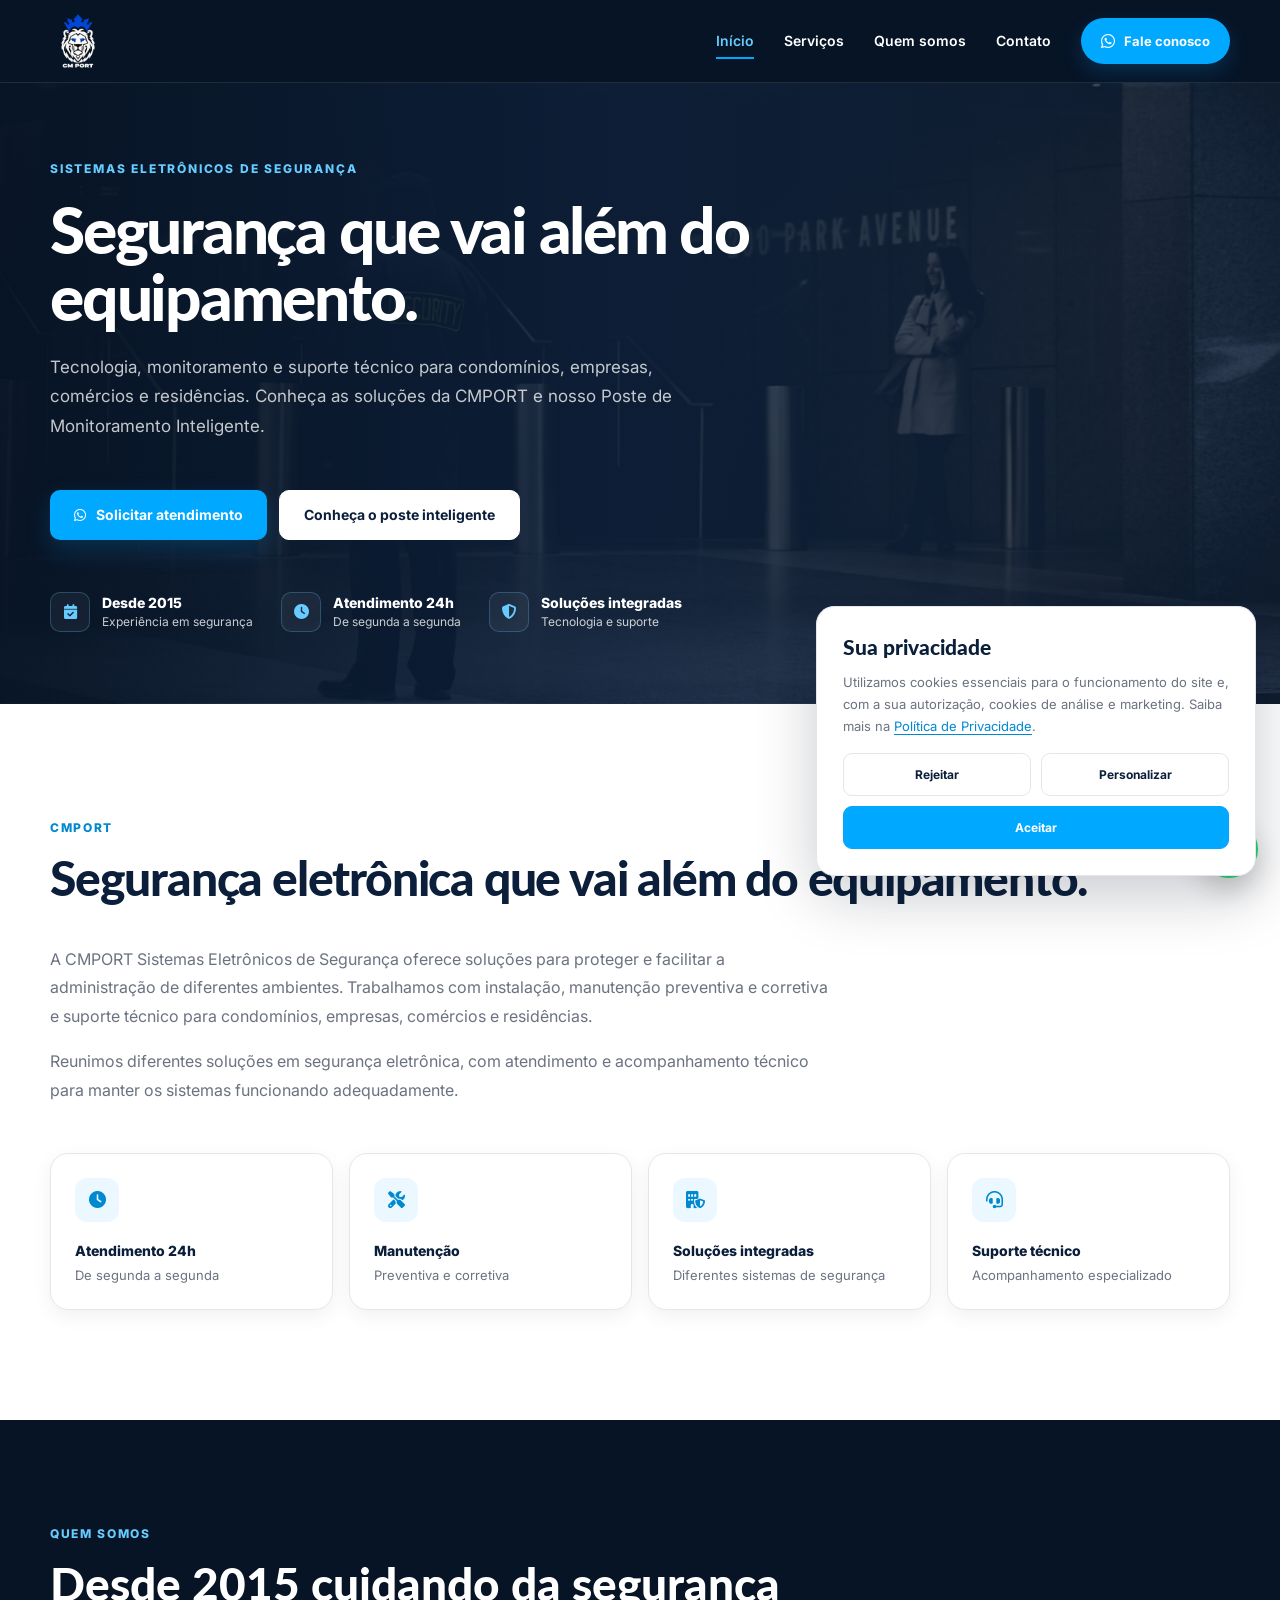
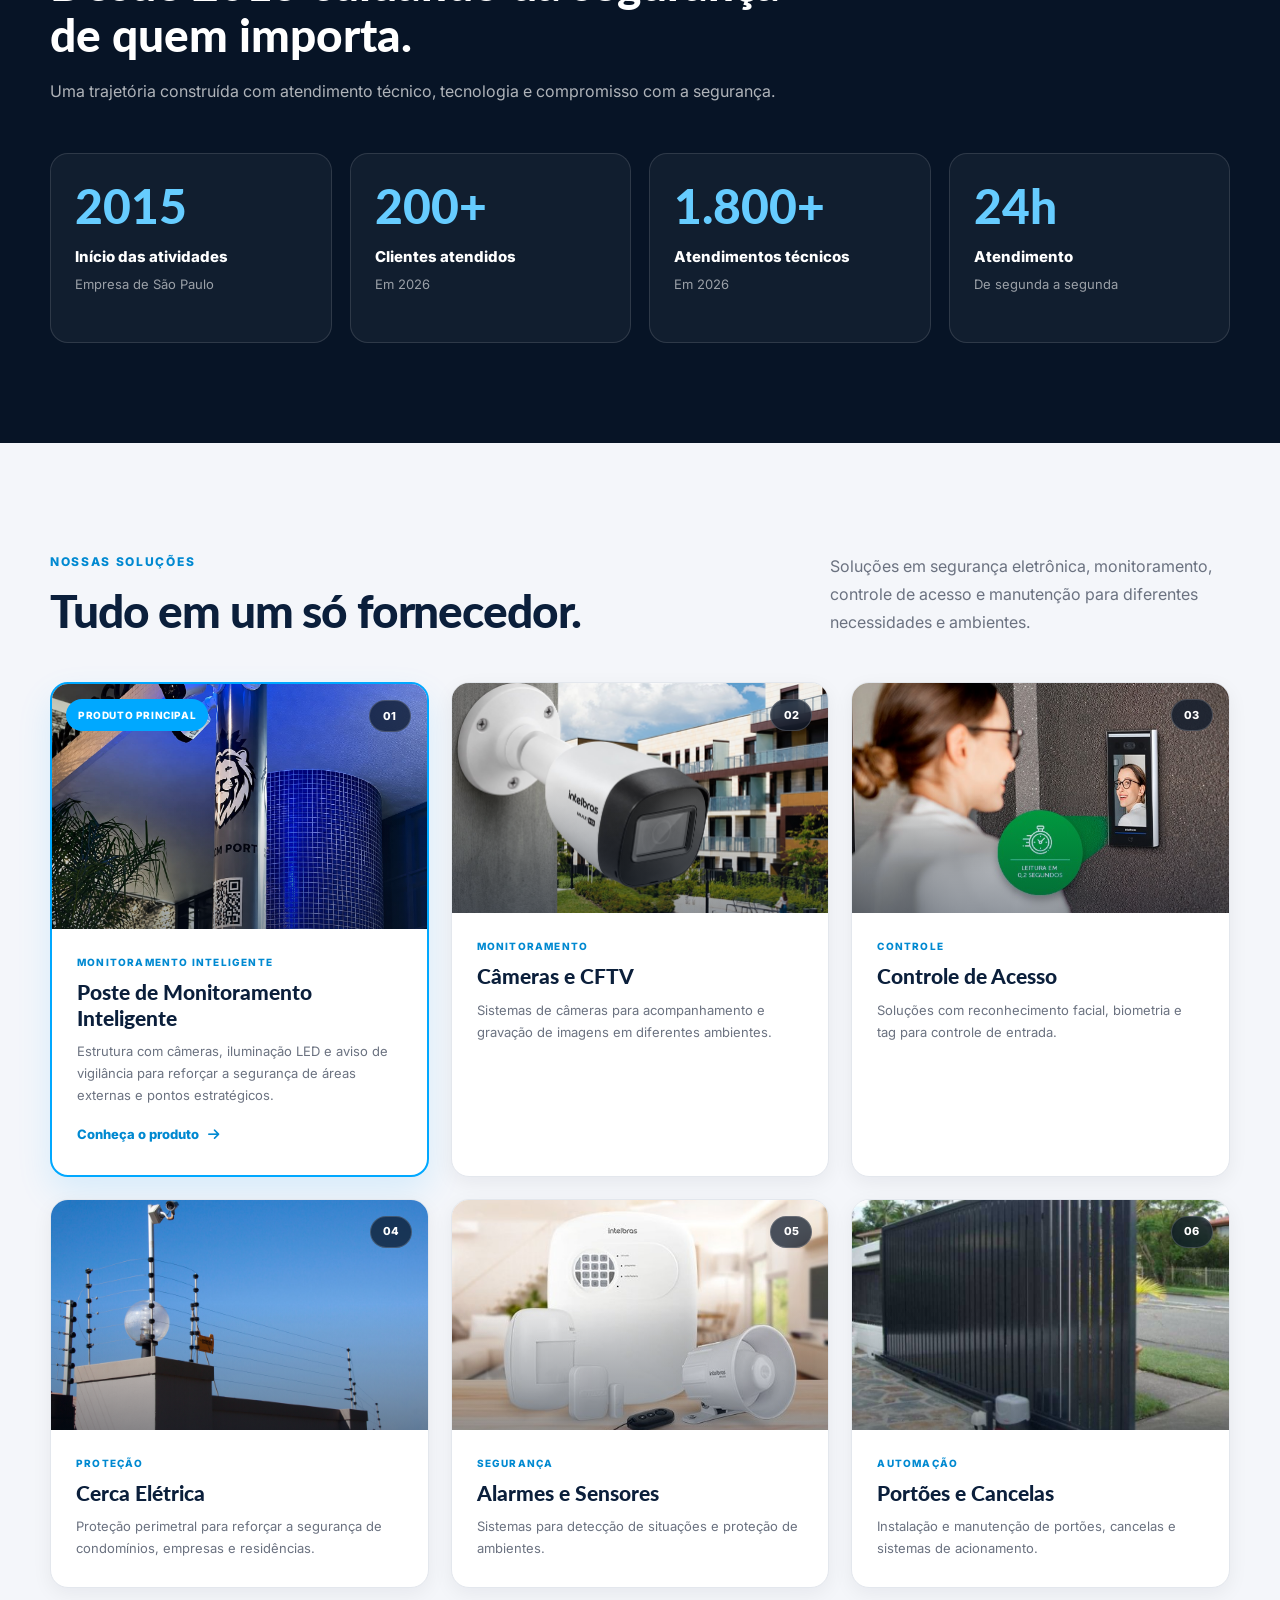
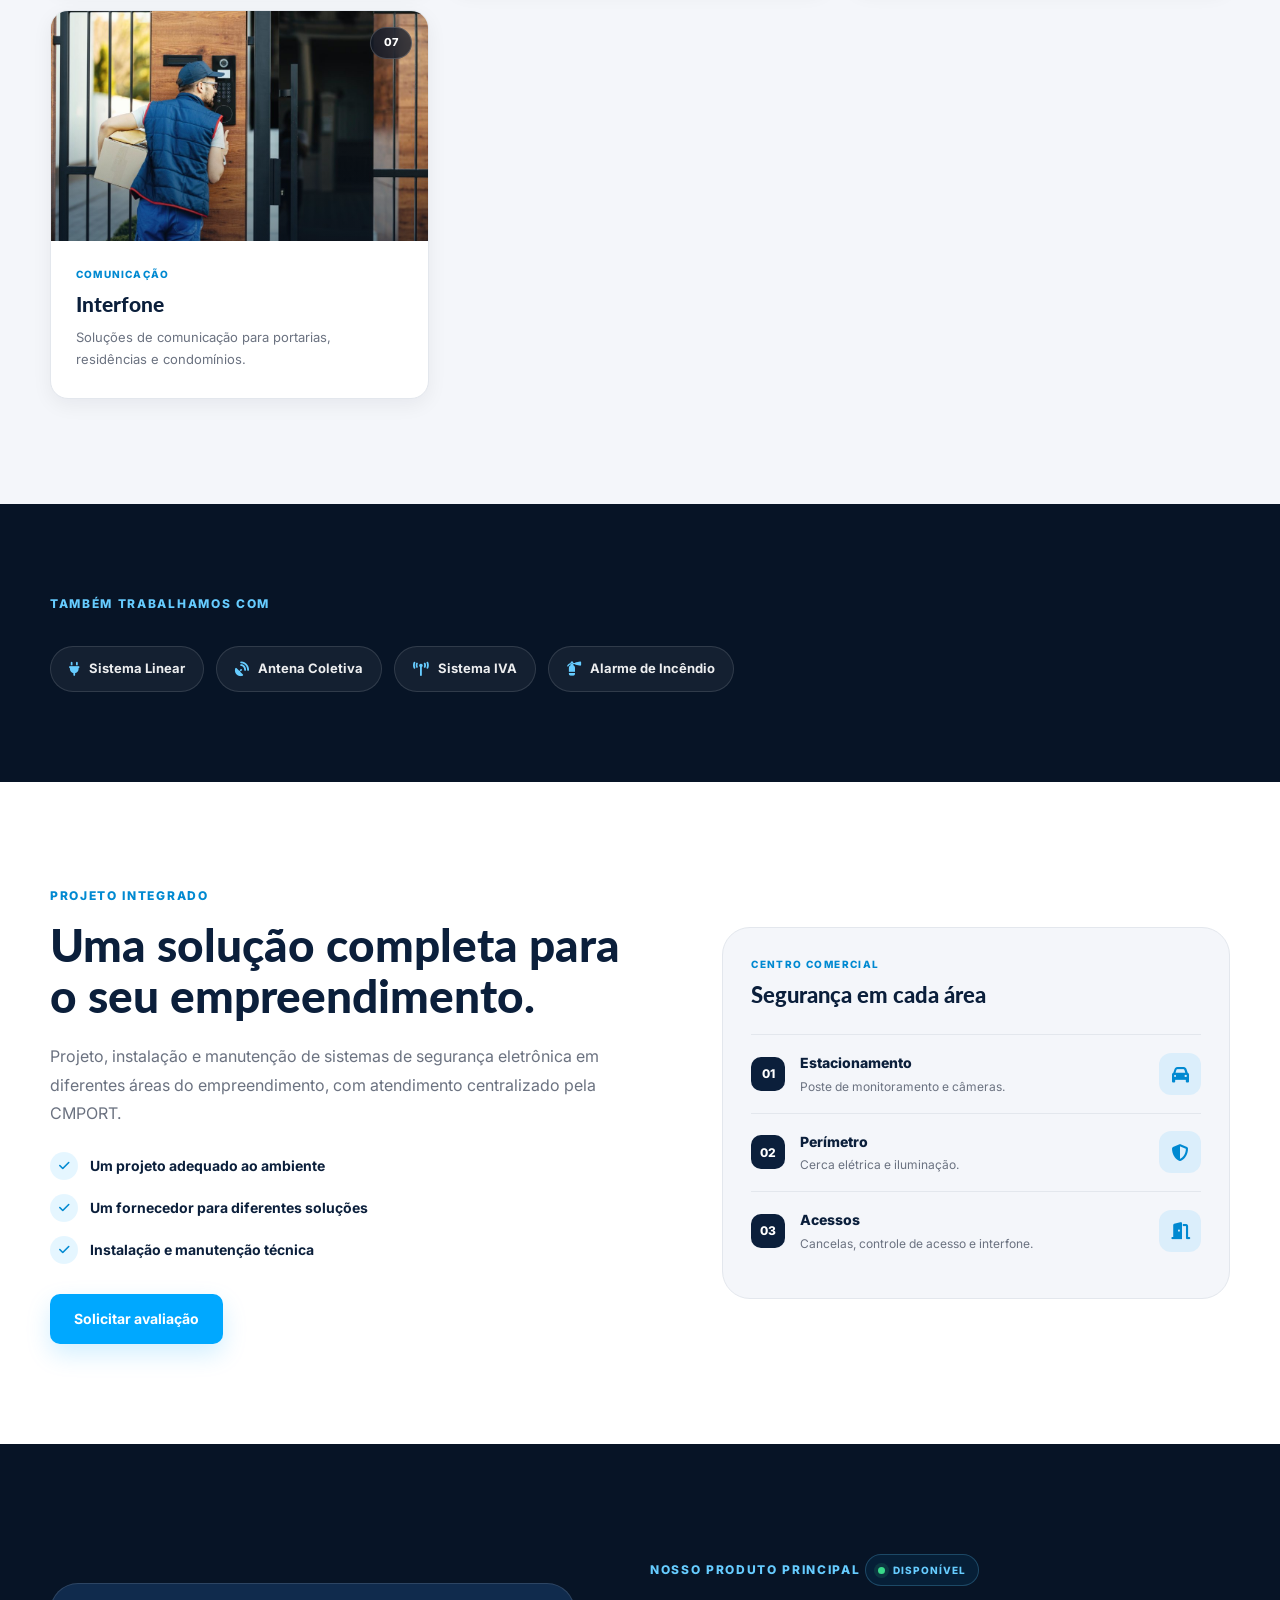
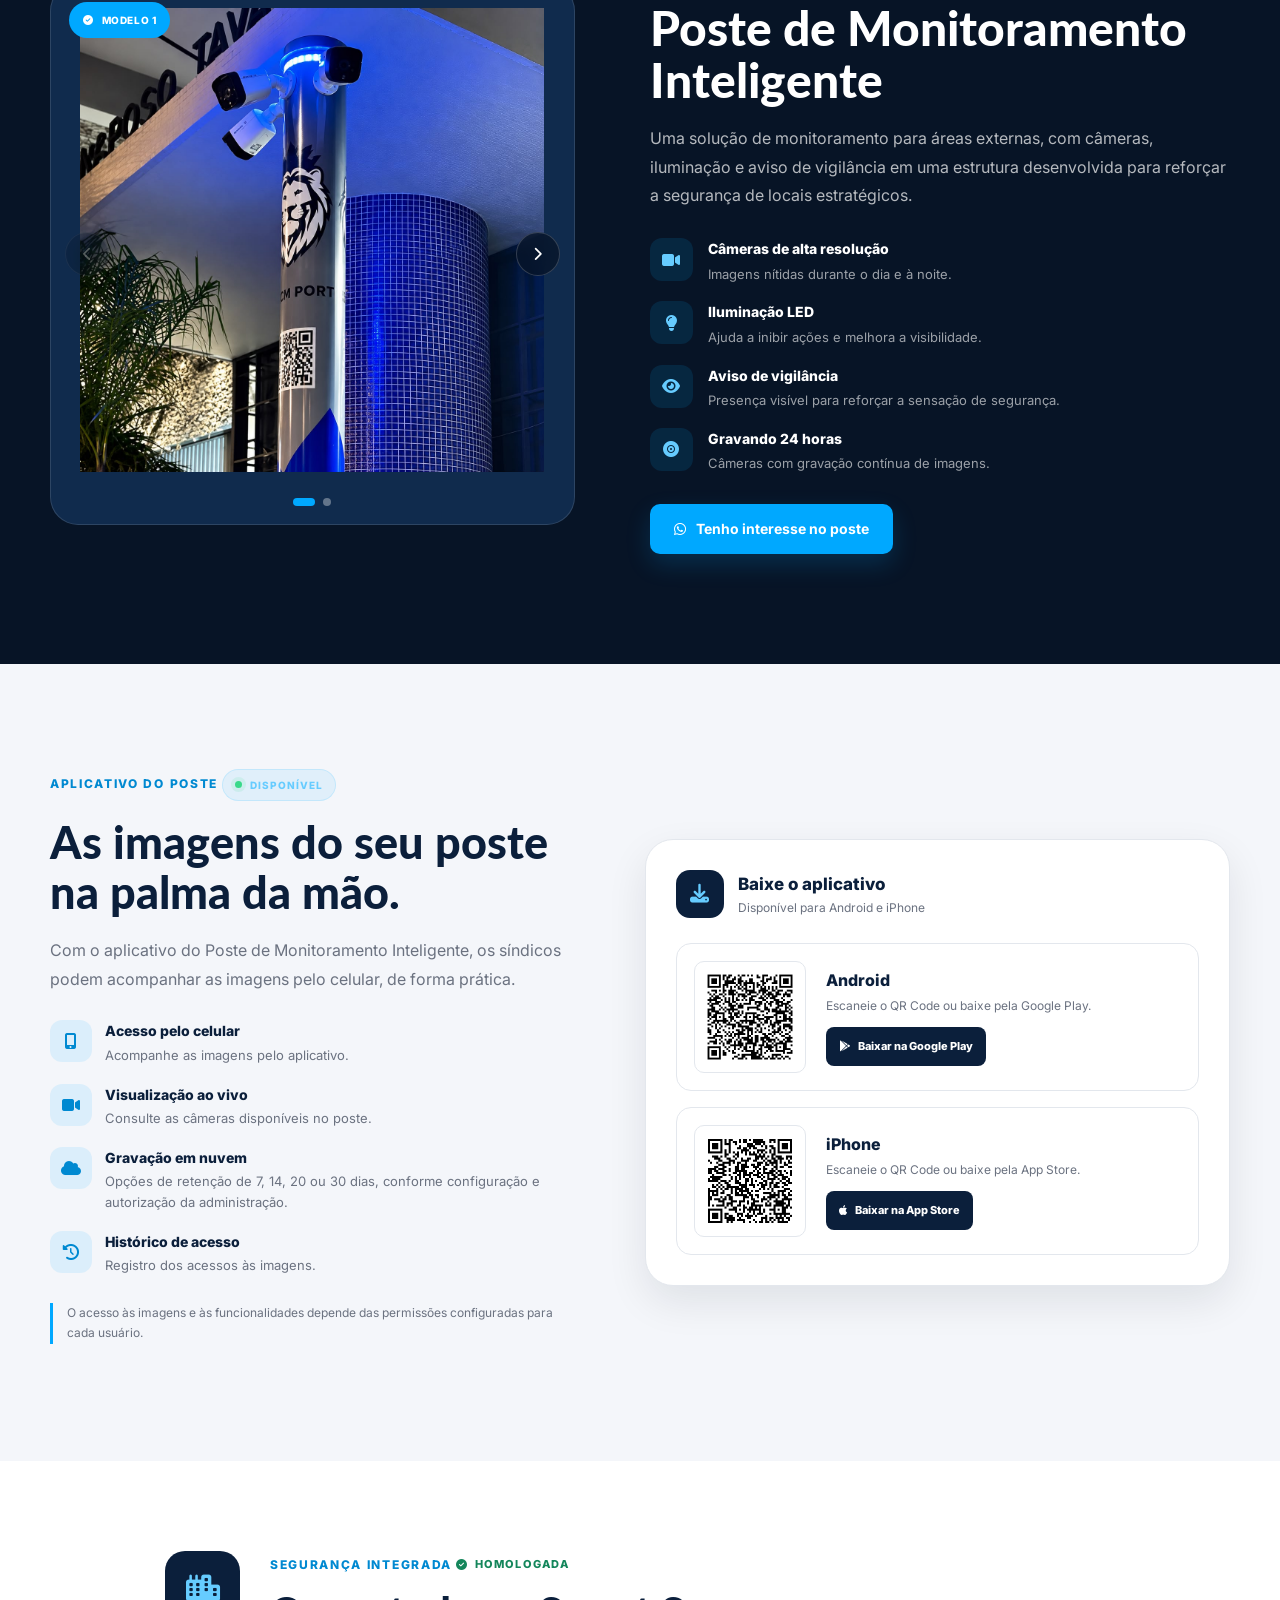
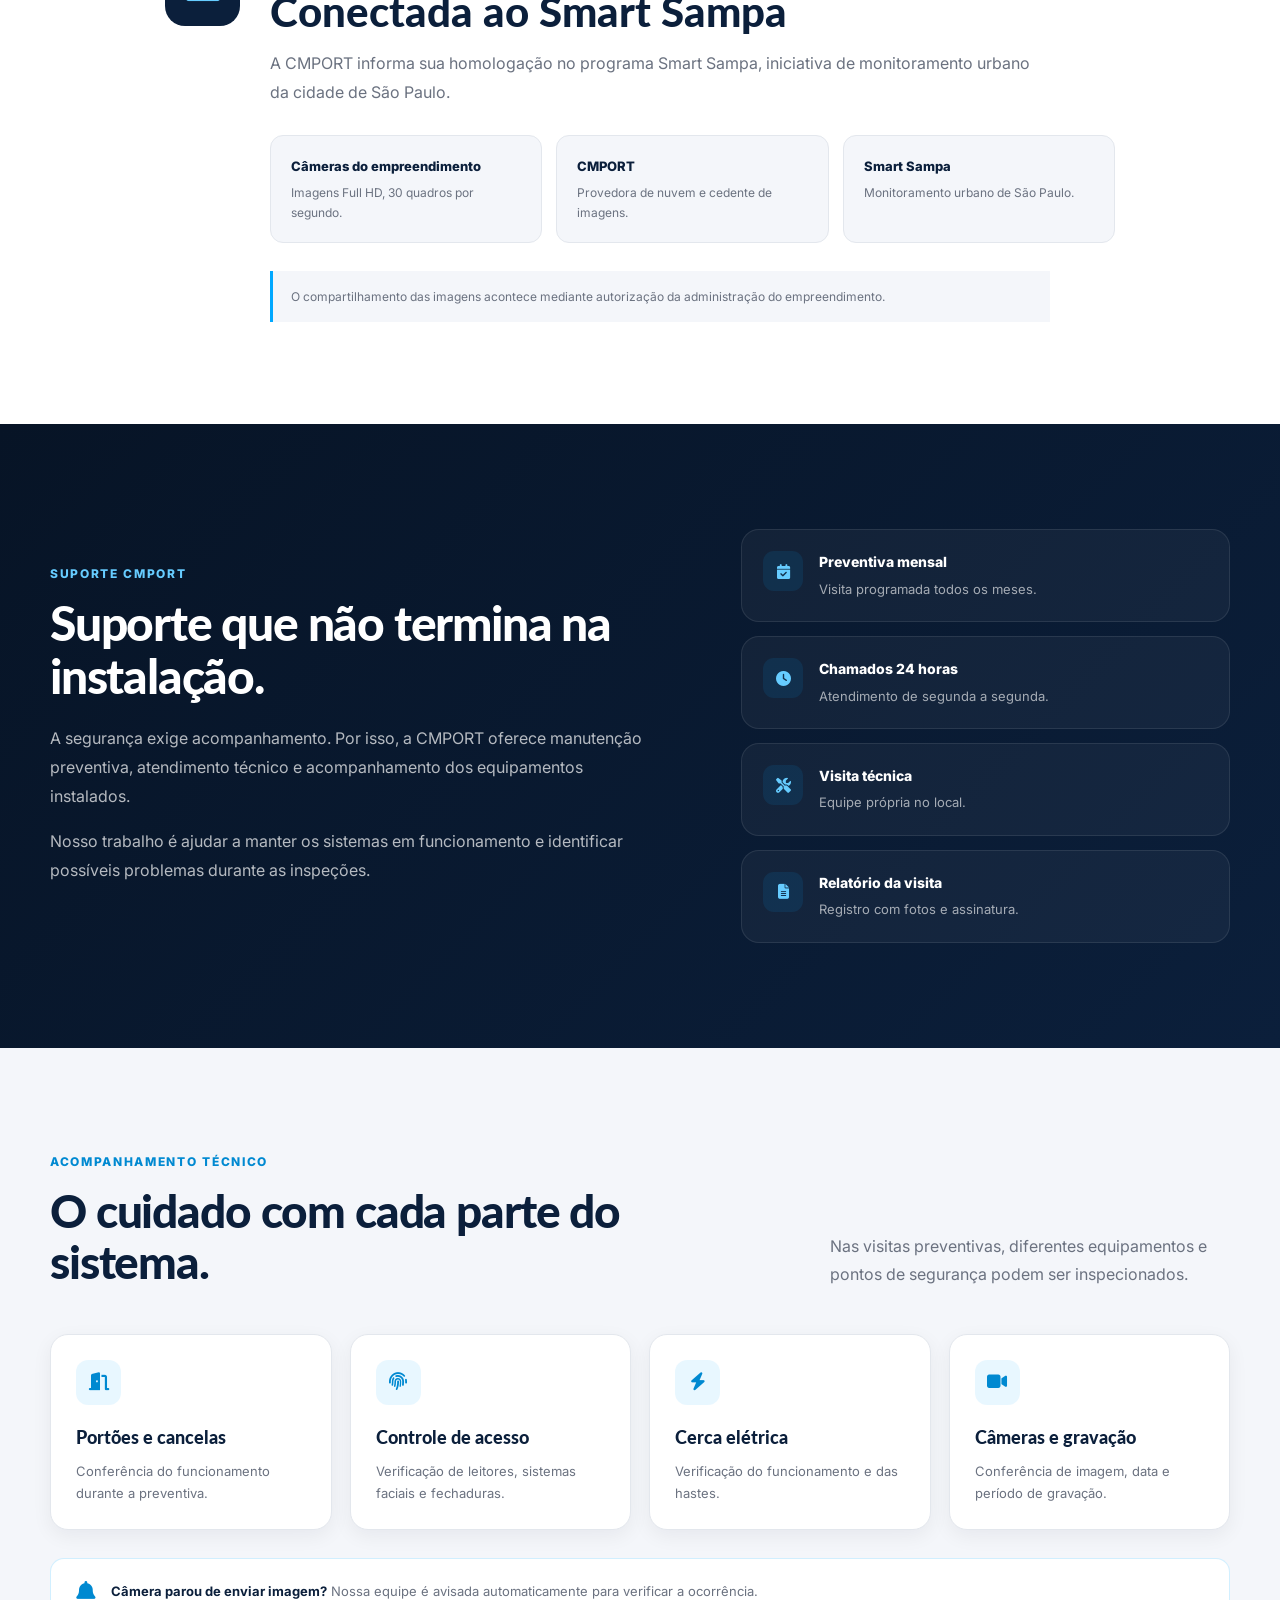
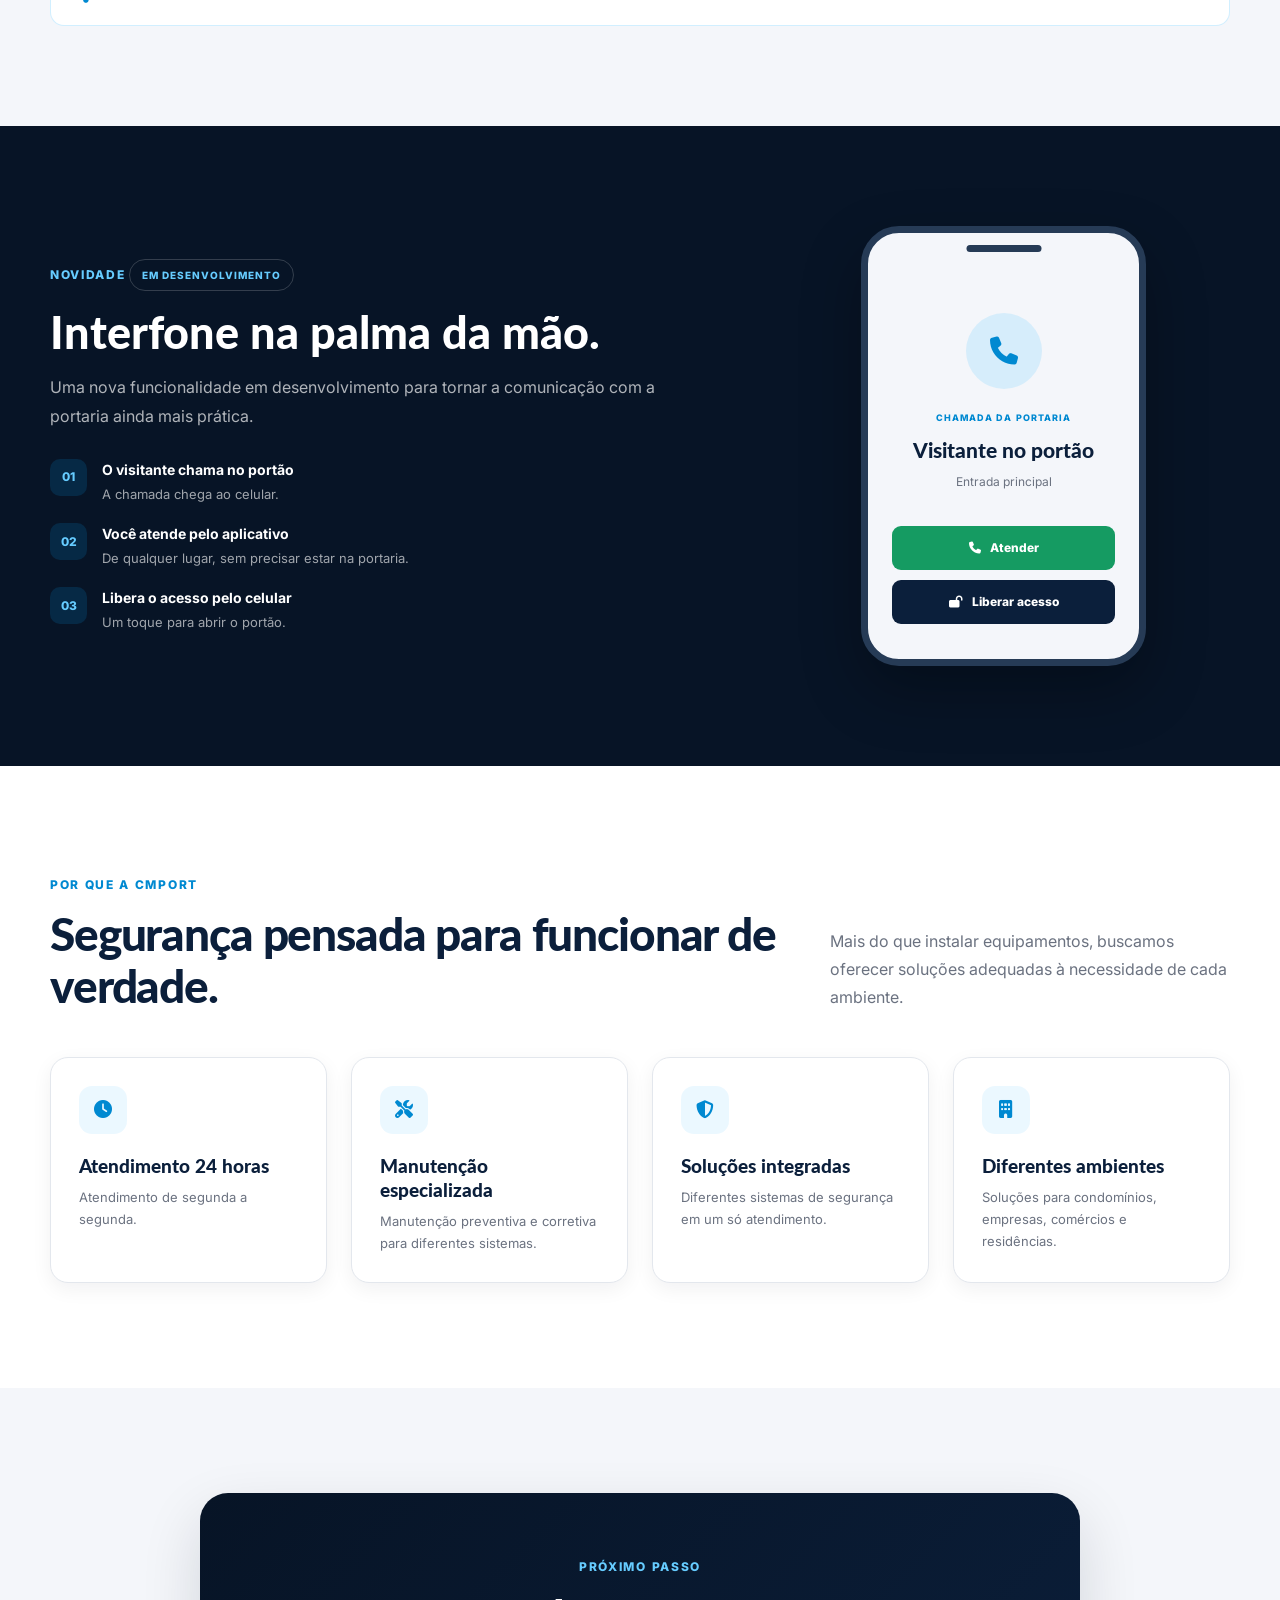
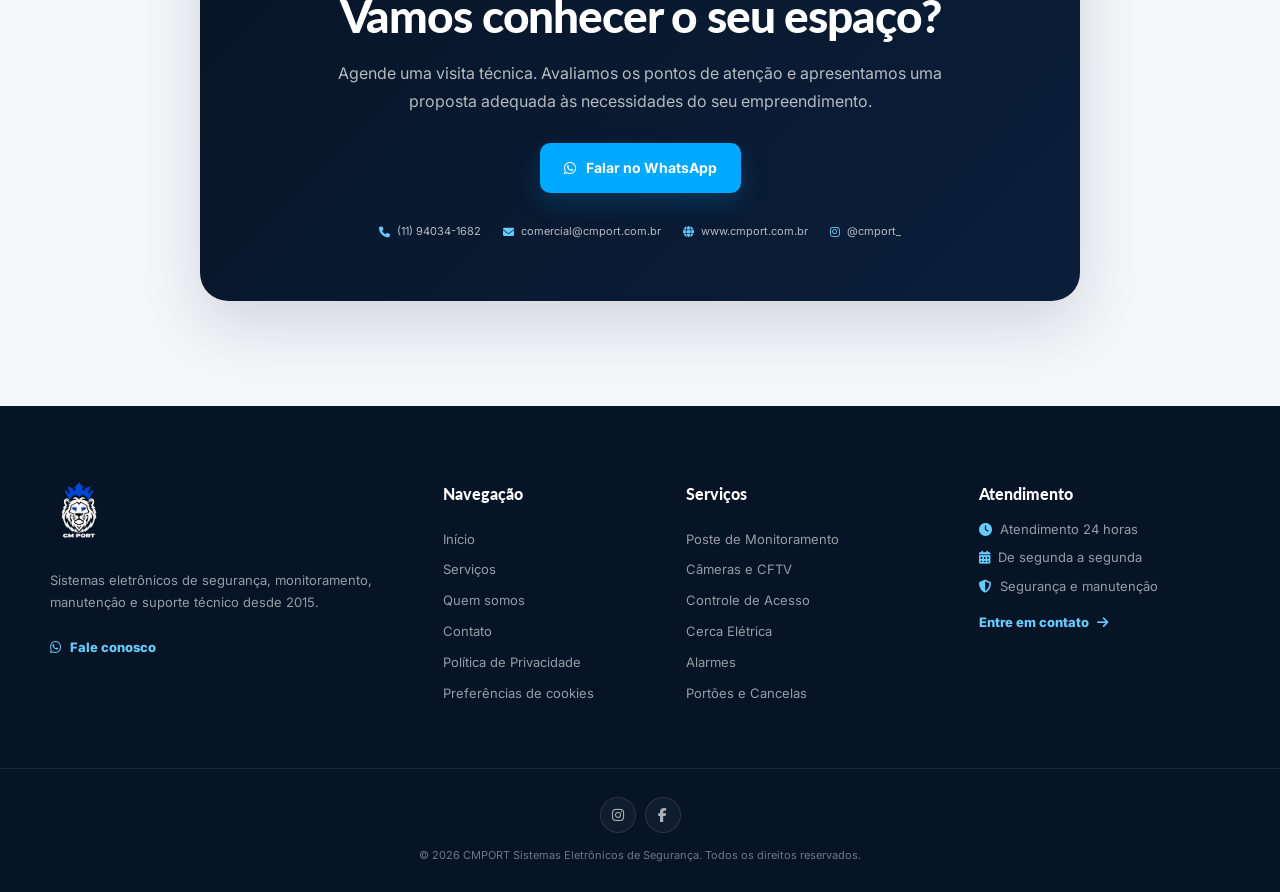
==== commit 39b3eb43: "Update index.html" ====
--- a/index.html
+++ b/index.html
@@ -351,7 +351,7 @@
 
                 <article class="service-card">
                     <div class="service-image">
-                        <img src="Imagens/WhatsApp-Image-2023-08-18-at-14.47.54-2.jpeg"
+                        <img src="Imagens/controle%20de%20acesso.jpeg"
                              alt="Sistema de controle de acesso"
                              loading="lazy">
                         <span class="service-number">03</span>
@@ -387,7 +387,7 @@
 
                 <article class="service-card">
                     <div class="service-image">
-                        <img src="Imagens/WhatsApp-Image-2023-08-18-at-14.47.55-1.jpeg"
+                        <img src="Imagens/alarme.jpeg"
                              alt="Sistema de alarme e sensores de segurança"
                              loading="lazy">
                         <span class="service-number">05</span>
--- a/estilo.css
+++ b/estilo.css
@@ -3281,3 +3281,207 @@
         width: min(100%, 260px);
     }
 }
+
+
+
+/* =========================================================
+   CMPORT — AJUSTES (colar no FINAL do estilo.css)
+   ========================================================= */
+
+/* 01. Espaço entre a descrição do cabeçalho e os botões */
+.hero .hero-buttons,
+.hero .hero-actions {
+    margin-top: 48px;
+}
+
+.hero-home .hero-trust {
+    margin-top: 52px;
+}
+
+
+/* 02. Carrossel do Poste de Monitoramento */
+.pole-carousel {
+    position: relative;
+    min-width: 0;
+    overflow: hidden;
+    border: 1px solid rgba(255, 255, 255, 0.12);
+    border-radius: var(--radius-lg);
+    background: var(--navy-light);
+}
+
+.pole-carousel-track {
+    display: flex;
+    overflow-x: auto;
+    scroll-snap-type: x mandatory;
+    scrollbar-width: none;
+    -ms-overflow-style: none;
+    -webkit-overflow-scrolling: touch;
+    overscroll-behavior-x: contain;
+    cursor: grab;
+}
+
+.pole-carousel-track::-webkit-scrollbar {
+    display: none;
+}
+
+.pole-carousel-track.is-dragging {
+    cursor: grabbing;
+    scroll-snap-type: none;
+    user-select: none;
+}
+
+.pole-carousel-track:focus-visible {
+    outline: 3px solid rgba(0, 168, 255, 0.35);
+    outline-offset: -3px;
+}
+
+.pole-slide {
+    position: relative;
+    flex: 0 0 100%;
+    display: flex;
+    align-items: center;
+    justify-content: center;
+    height: 540px;
+    margin: 0;
+    padding: 24px 24px 52px;
+    scroll-snap-align: center;
+}
+
+/* Imagem inteira, sem cortes e sem distorção */
+.pole-slide img {
+    width: auto;
+    height: auto;
+    max-width: 100%;
+    max-height: 100%;
+    object-fit: contain;
+    -webkit-user-drag: none;
+    user-select: none;
+}
+
+.pole-arrow {
+    position: absolute;
+    top: 50%;
+    z-index: 3;
+    display: flex;
+    align-items: center;
+    justify-content: center;
+    width: 44px;
+    height: 44px;
+    border: 1px solid rgba(255, 255, 255, 0.18);
+    border-radius: 50%;
+    background: rgba(7, 20, 38, 0.72);
+    color: var(--white);
+    font-size: 14px;
+    cursor: pointer;
+    transform: translateY(-50%);
+    -webkit-backdrop-filter: blur(8px);
+    backdrop-filter: blur(8px);
+    transition: background var(--transition), opacity var(--transition);
+}
+
+.pole-arrow:hover:not(:disabled) {
+    background: var(--blue);
+}
+
+.pole-arrow:disabled {
+    opacity: 0.3;
+    cursor: default;
+}
+
+.pole-arrow-prev { left: 14px; }
+.pole-arrow-next { right: 14px; }
+
+.pole-dots {
+    position: absolute;
+    left: 0;
+    right: 0;
+    bottom: 18px;
+    z-index: 3;
+    display: flex;
+    justify-content: center;
+    gap: 8px;
+}
+
+.pole-dots button {
+    width: 8px;
+    height: 8px;
+    padding: 0;
+    border-radius: 50%;
+    background: rgba(255, 255, 255, 0.35);
+    cursor: pointer;
+    transition: background var(--transition), width var(--transition);
+}
+
+.pole-dots button.active {
+    width: 22px;
+    border-radius: 10px;
+    background: var(--blue);
+}
+
+@media (max-width: 1050px) {
+    .pole-slide { height: 480px; }
+}
+
+@media (max-width: 768px) {
+    .pole-slide {
+        height: 380px;
+        padding: 18px 18px 46px;
+    }
+
+    /* No celular o arraste por toque basta */
+    .pole-arrow { display: none; }
+}
+
+@media (max-width: 480px) {
+    .pole-slide { height: 320px; }
+}
+
+
+/* 03. Rodapé: redes sociais centralizadas e afastadas do WhatsApp flutuante */
+.footer-bottom-inner,
+.footer > .footer-bottom.container,
+.site-footer .footer-bottom {
+    flex-direction: column;
+    align-items: center;
+    justify-content: center;
+    gap: 14px;
+    padding-top: 28px;
+    padding-bottom: 28px;
+    text-align: center;
+}
+
+.footer-social {
+    justify-content: center;
+    align-self: center;
+}
+
+.footer-bottom p,
+.footer-bottom-inner p {
+    text-align: center;
+}
+
+@media (max-width: 768px) {
+    .footer > .footer-bottom.container,
+    .footer-bottom-inner,
+    .site-footer .footer-bottom {
+        align-items: center;
+        padding-bottom: 92px;
+    }
+
+    .footer-social {
+        align-self: center;
+    }
+}
+
+
+/* 04. Espaço entre a descrição e os botões no mobile */
+@media (max-width: 768px) {
+    .hero .hero-buttons,
+    .hero .hero-actions {
+        margin-top: 38px;
+    }
+
+    .hero-home .hero-trust {
+        margin-top: 40px;
+    }
+}
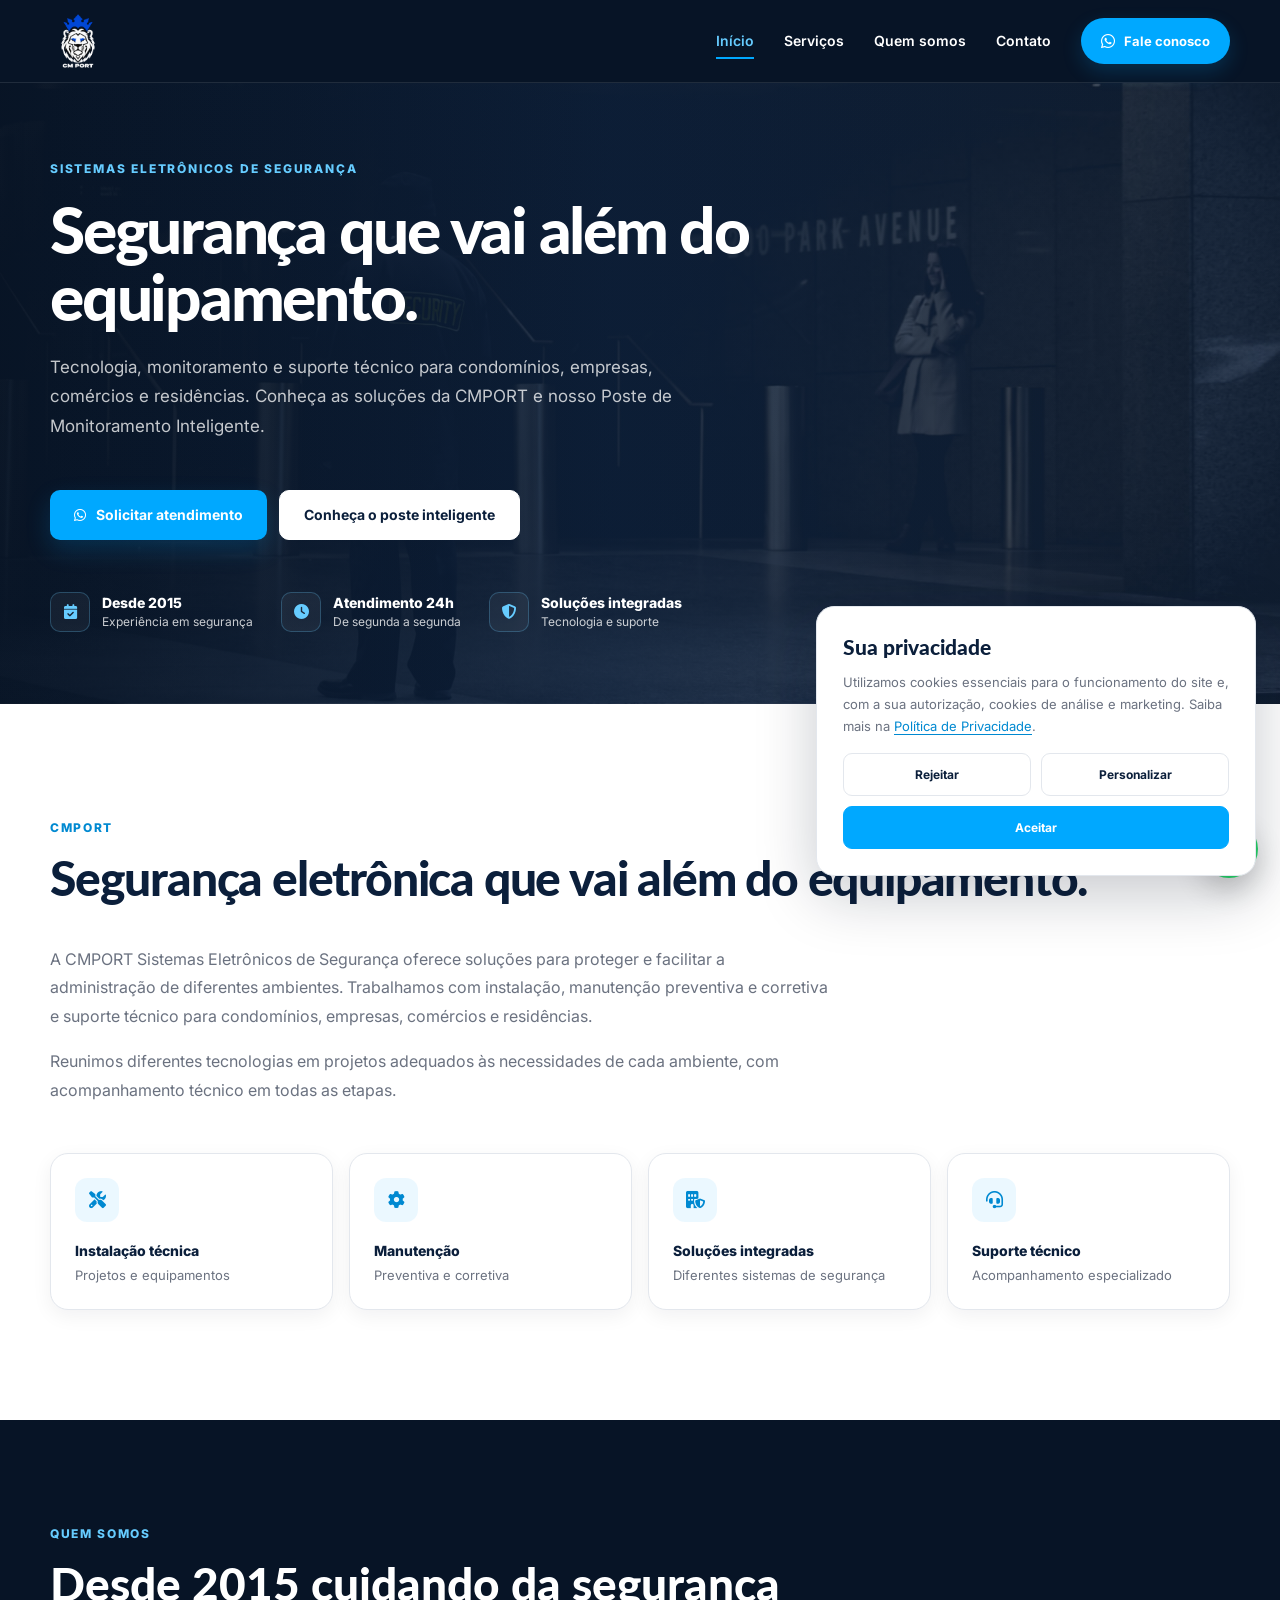
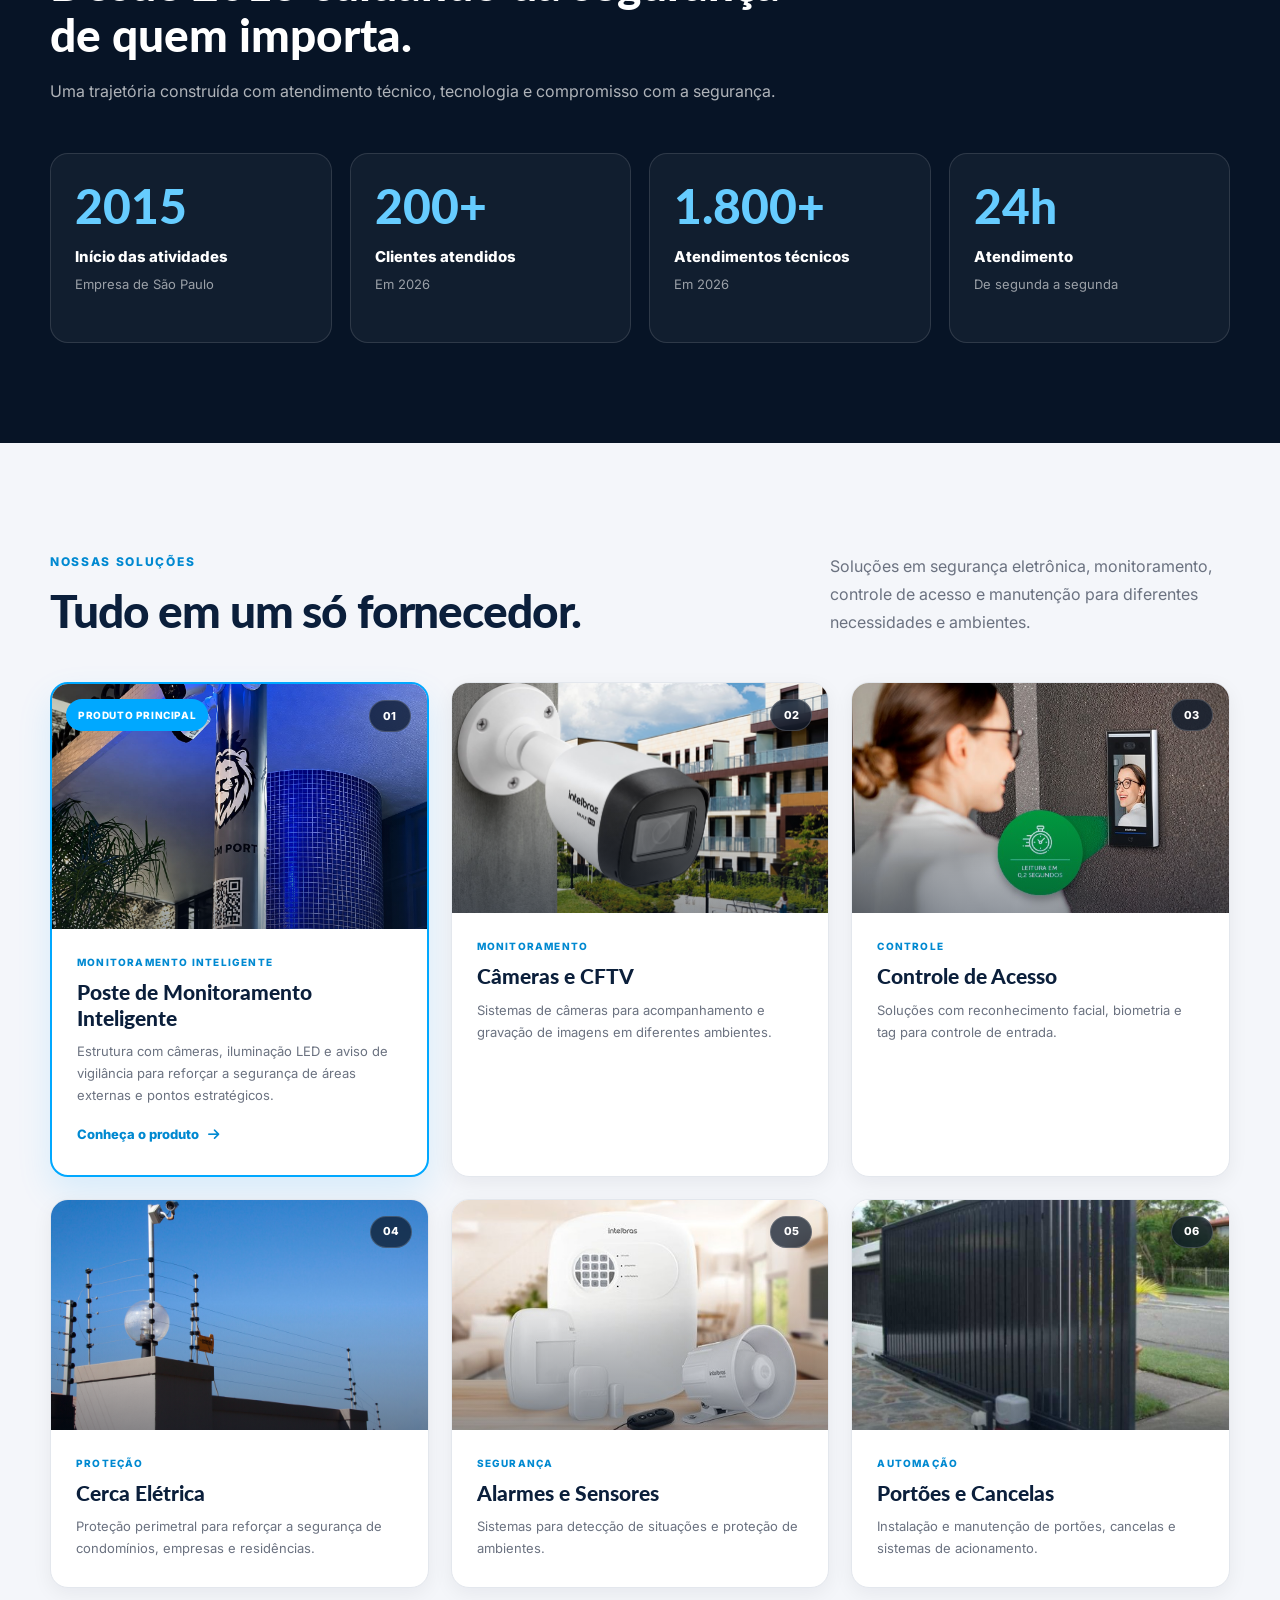
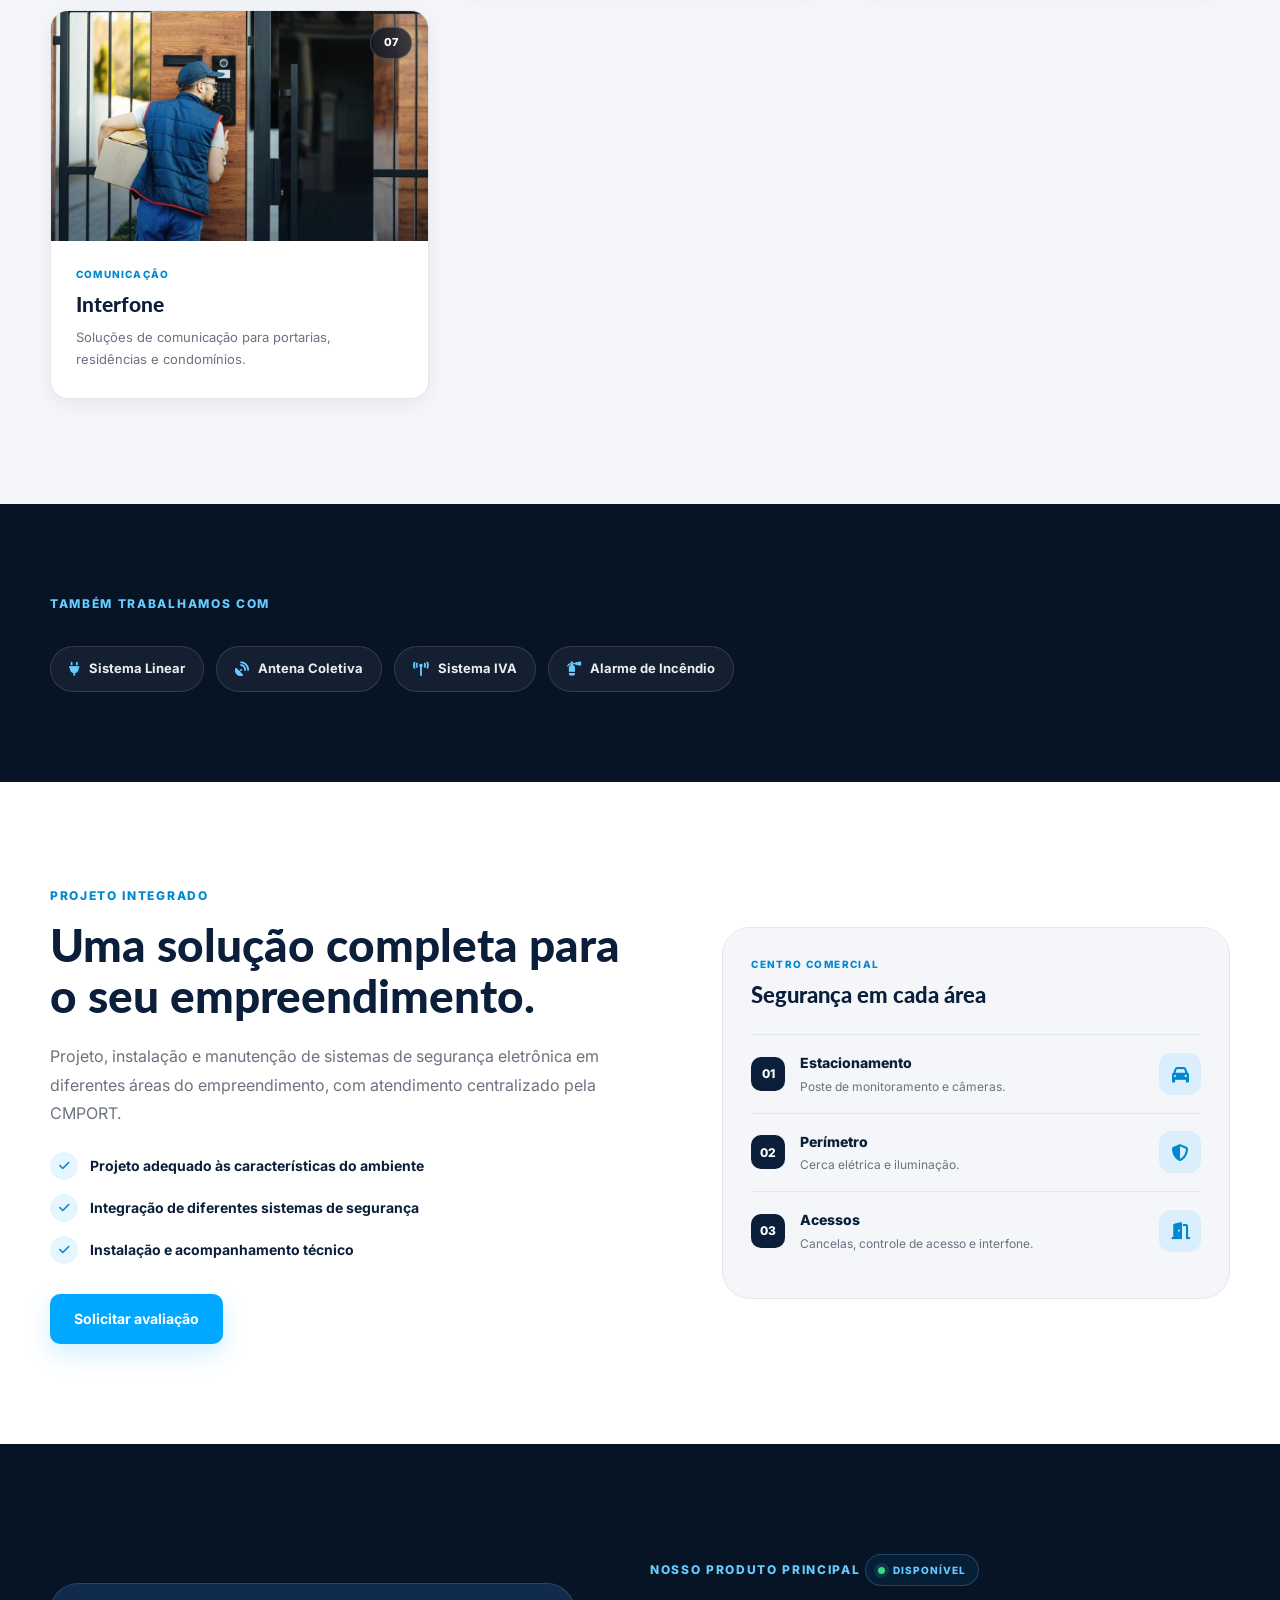
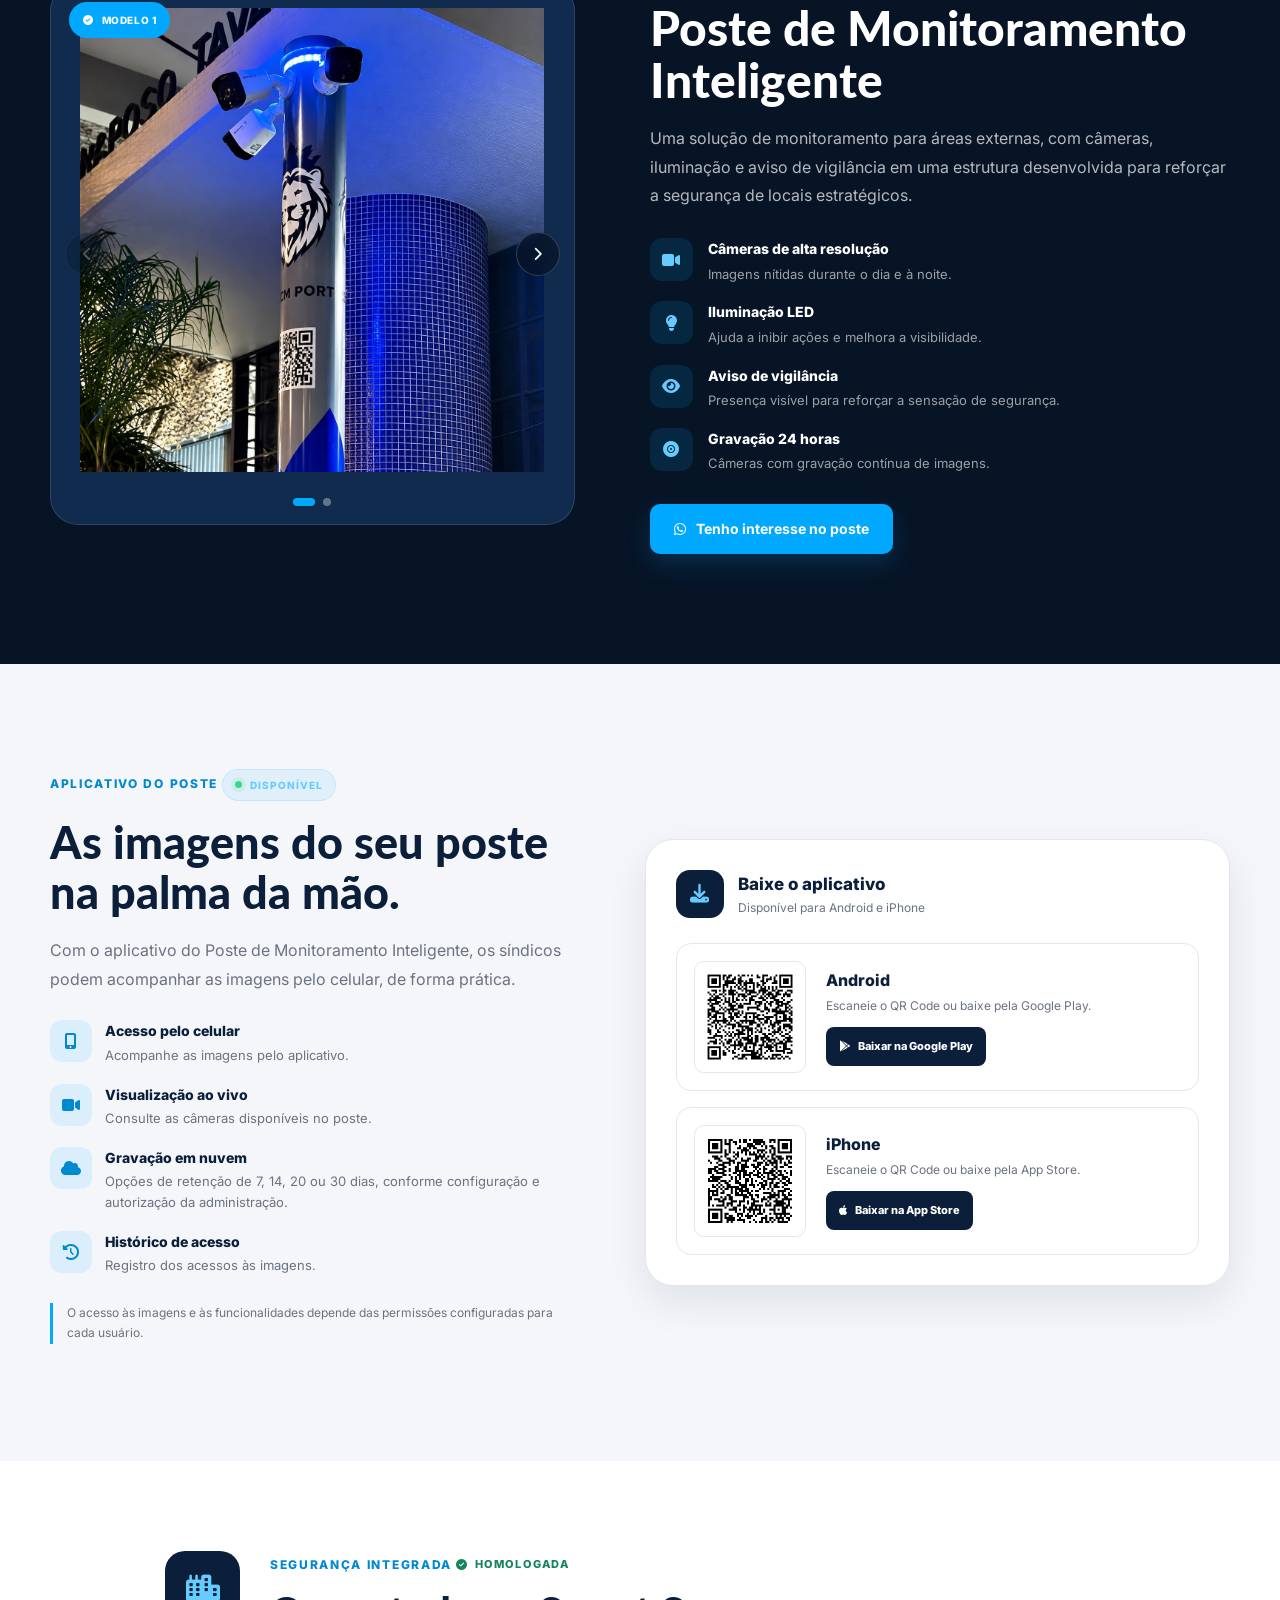
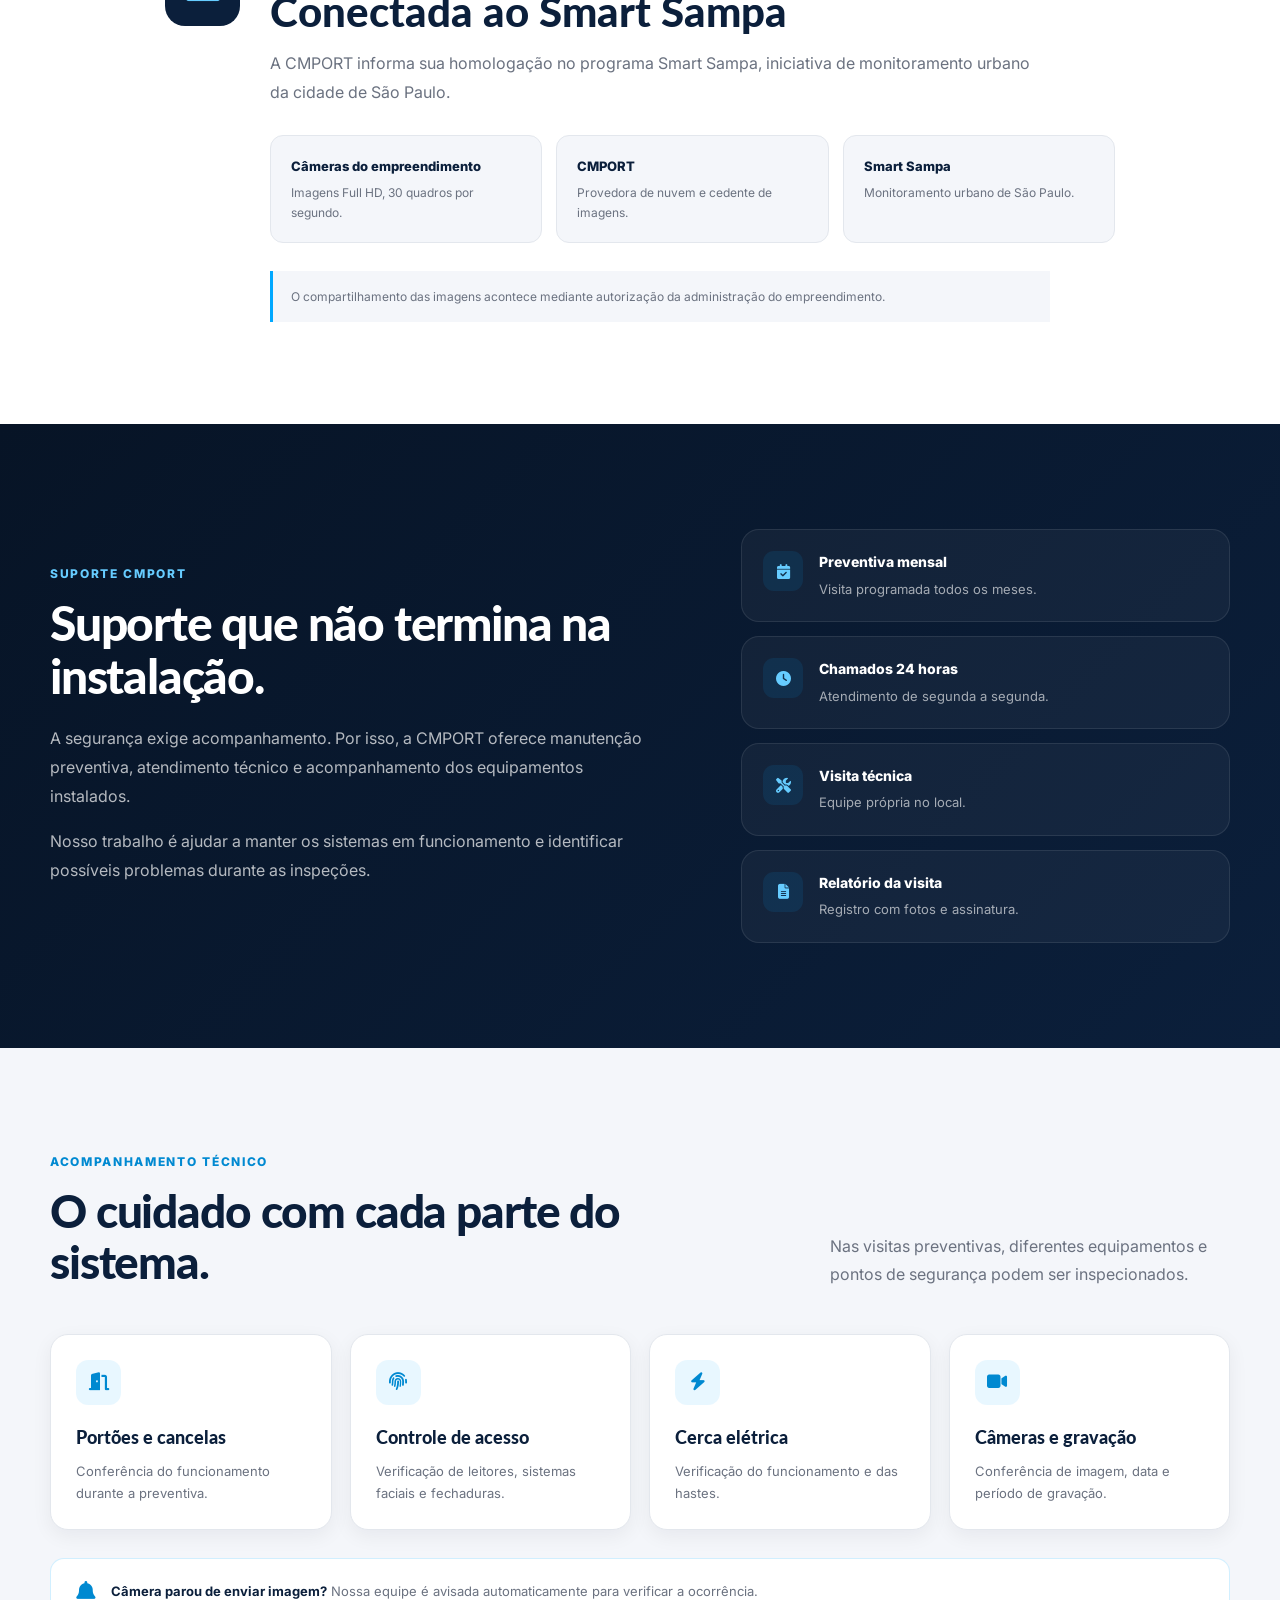
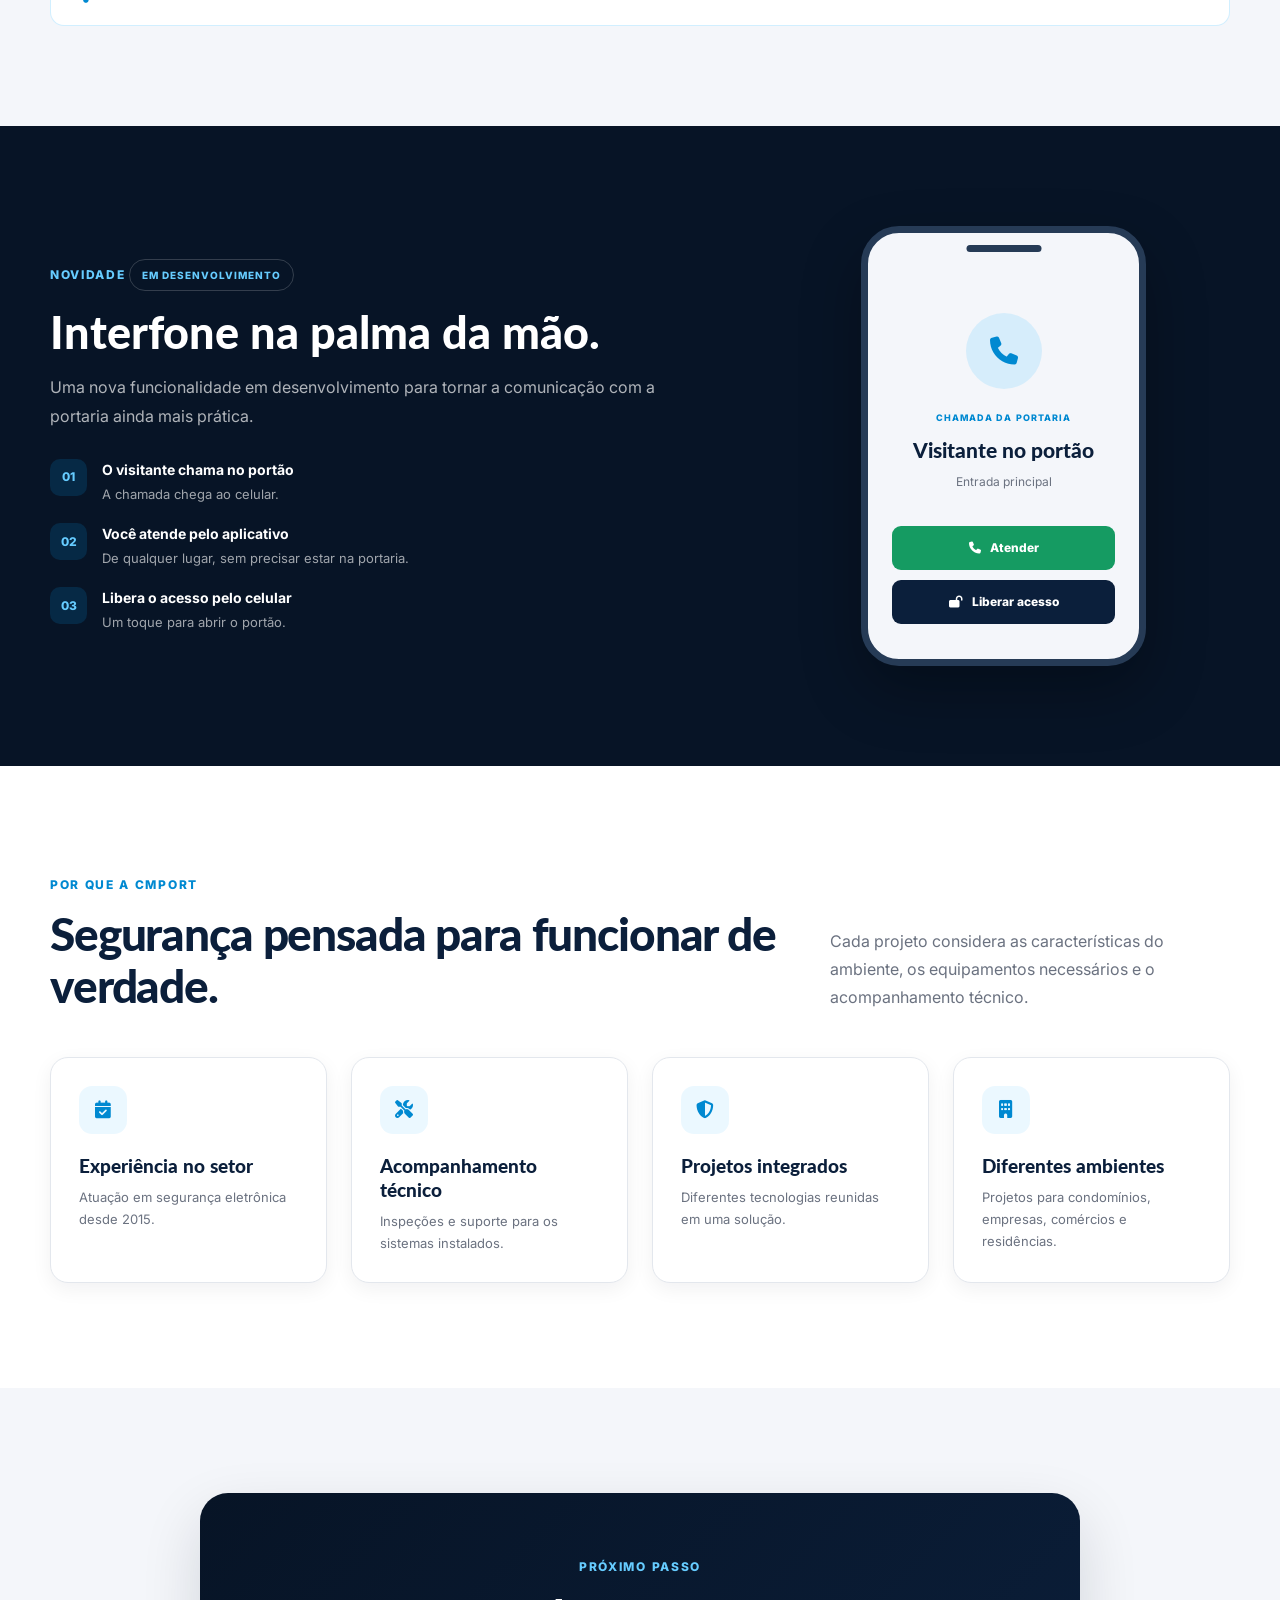
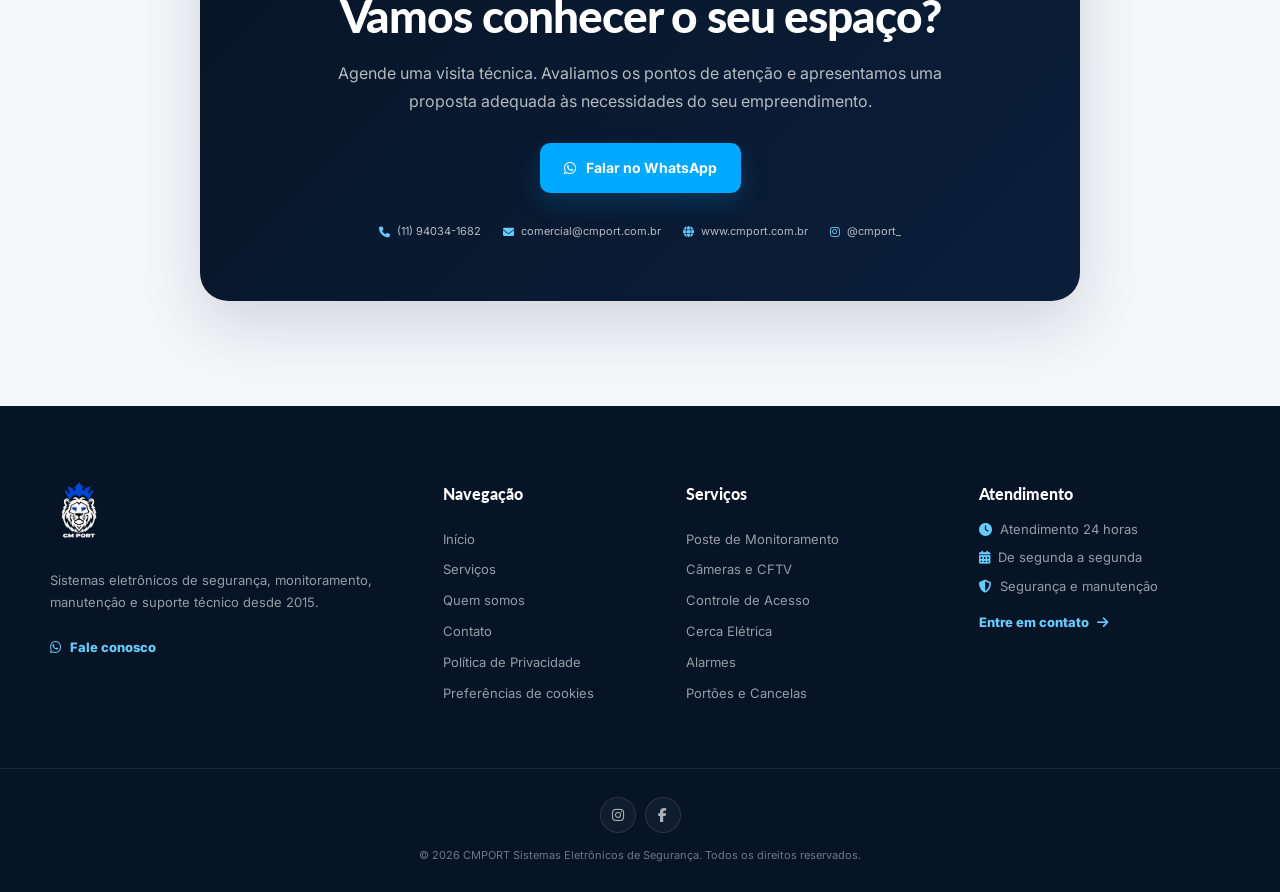
==== commit fe256da1: "Update index.html" ====
--- a/index.html
+++ b/index.html
@@ -1,3 +1,4 @@
+
 <!DOCTYPE html>
 <html lang="pt-BR">
 <head>
@@ -204,21 +205,21 @@
             </p>
 
             <p>
-                Reunimos diferentes soluções em segurança eletrônica,
-                com atendimento e acompanhamento técnico para manter
-                os sistemas funcionando adequadamente.
+                Reunimos diferentes tecnologias em projetos adequados
+                às necessidades de cada ambiente, com acompanhamento
+                técnico em todas as etapas.
             </p>
 
             <div class="intro-features">
-
-                <div class="feature-item">
-                    <i class="fa-solid fa-clock"></i>
-                    <strong>Atendimento 24h</strong>
-                    <span>De segunda a segunda</span>
-                </div>
 
                 <div class="feature-item">
                     <i class="fa-solid fa-screwdriver-wrench"></i>
+                    <strong>Instalação técnica</strong>
+                    <span>Projetos e equipamentos</span>
+                </div>
+
+                <div class="feature-item">
+                    <i class="fa-solid fa-gear"></i>
                     <strong>Manutenção</strong>
                     <span>Preventiva e corretiva</span>
                 </div>
@@ -305,7 +306,6 @@
 
             <div class="services-grid">
 
-                <!-- PRODUTO PRINCIPAL -->
                 <article class="service-card featured-service-card">
                     <div class="service-image">
                         <img src="Imagens/Poste de Monitoramento1.jpeg"
@@ -481,17 +481,17 @@
                 <div class="integrated-points">
                     <div>
                         <i class="fa-solid fa-check"></i>
-                        <span>Um projeto adequado ao ambiente</span>
+                        <span>Projeto adequado às características do ambiente</span>
                     </div>
 
                     <div>
                         <i class="fa-solid fa-check"></i>
-                        <span>Um fornecedor para diferentes soluções</span>
+                        <span>Integração de diferentes sistemas de segurança</span>
                     </div>
 
                     <div>
                         <i class="fa-solid fa-check"></i>
-                        <span>Instalação e manutenção técnica</span>
+                        <span>Instalação e acompanhamento técnico</span>
                     </div>
                 </div>
 
@@ -543,14 +543,16 @@
     </section>
 
 
-    <!-- POSTE DE MONITORAMENTO: PRODUTO PRINCIPAL -->
+    <!-- POSTE DE MONITORAMENTO -->
     <section class="pole-section" id="poste-monitoramento">
         <div class="container">
 
             <div class="pole-grid">
 
-                <!-- CARROSSEL DOS MODELOS -->
-                <div class="pole-carousel" data-carousel aria-roledescription="carrossel" aria-label="Modelos do Poste de Monitoramento Inteligente">
+                <div class="pole-carousel"
+                     data-carousel
+                     aria-roledescription="carrossel"
+                     aria-label="Modelos do Poste de Monitoramento Inteligente">
 
                     <div class="pole-carousel-track" data-carousel-track tabindex="0">
 
@@ -578,11 +580,17 @@
 
                     </div>
 
-                    <button class="pole-arrow pole-arrow-prev" type="button" data-carousel-prev aria-label="Modelo anterior">
+                    <button class="pole-arrow pole-arrow-prev"
+                            type="button"
+                            data-carousel-prev
+                            aria-label="Modelo anterior">
                         <i class="fa-solid fa-chevron-left"></i>
                     </button>
 
-                    <button class="pole-arrow pole-arrow-next" type="button" data-carousel-next aria-label="Próximo modelo">
+                    <button class="pole-arrow pole-arrow-next"
+                            type="button"
+                            data-carousel-next
+                            aria-label="Próximo modelo">
                         <i class="fa-solid fa-chevron-right"></i>
                     </button>
 
@@ -640,7 +648,7 @@
                         <article class="pole-feature">
                             <i class="fa-solid fa-record-vinyl"></i>
                             <div>
-                                <h3>Gravando 24 horas</h3>
+                                <h3>Gravação 24 horas</h3>
                                 <p>Câmeras com gravação contínua de imagens.</p>
                             </div>
                         </article>
@@ -910,7 +918,7 @@
     </section>
 
 
-    <!-- O QUE É VERIFICADO NA PREVENTIVA -->
+    <!-- INSPEÇÃO PREVENTIVA -->
     <section class="inspection-section">
         <div class="container">
 
@@ -1059,35 +1067,35 @@
                 </div>
 
                 <p>
-                    Mais do que instalar equipamentos, buscamos oferecer
-                    soluções adequadas à necessidade de cada ambiente.
+                    Cada projeto considera as características do ambiente,
+                    os equipamentos necessários e o acompanhamento técnico.
                 </p>
             </div>
 
             <div class="why-grid">
 
                 <article class="why-card">
-                    <i class="fa-solid fa-clock"></i>
-                    <h3>Atendimento 24 horas</h3>
-                    <p>Atendimento de segunda a segunda.</p>
+                    <i class="fa-solid fa-calendar-check"></i>
+                    <h3>Experiência no setor</h3>
+                    <p>Atuação em segurança eletrônica desde 2015.</p>
                 </article>
 
                 <article class="why-card">
                     <i class="fa-solid fa-screwdriver-wrench"></i>
-                    <h3>Manutenção especializada</h3>
-                    <p>Manutenção preventiva e corretiva para diferentes sistemas.</p>
+                    <h3>Acompanhamento técnico</h3>
+                    <p>Inspeções e suporte para os sistemas instalados.</p>
                 </article>
 
                 <article class="why-card">
                     <i class="fa-solid fa-shield-halved"></i>
-                    <h3>Soluções integradas</h3>
-                    <p>Diferentes sistemas de segurança em um só atendimento.</p>
+                    <h3>Projetos integrados</h3>
+                    <p>Diferentes tecnologias reunidas em uma solução.</p>
                 </article>
 
                 <article class="why-card">
                     <i class="fa-solid fa-building"></i>
                     <h3>Diferentes ambientes</h3>
-                    <p>Soluções para condomínios, empresas, comércios e residências.</p>
+                    <p>Projetos para condomínios, empresas, comércios e residências.</p>
                 </article>
 
             </div>
@@ -1167,7 +1175,7 @@
             <a href="serviços.html">Serviços</a>
             <a href="quem-somos.html">Quem somos</a>
             <a href="contato.html">Contato</a>
-            <a href="politica.html">Política de Privacidade</a>
+            <a href="política.html">Política de Privacidade</a>
             <a href="#" data-cookie-settings>Preferências de cookies</a>
         </div>
 
@@ -1239,13 +1247,21 @@
 
 
 <!-- AVISO DE COOKIES -->
-<div class="cookie-banner" id="cookie-banner" role="dialog" aria-labelledby="cookie-banner-title" aria-describedby="cookie-banner-text" hidden>
+<div class="cookie-banner"
+     id="cookie-banner"
+     role="dialog"
+     aria-labelledby="cookie-banner-title"
+     aria-describedby="cookie-banner-text"
+     hidden>
+
     <h2 id="cookie-banner-title">Sua privacidade</h2>
+
     <p id="cookie-banner-text">
         Utilizamos cookies essenciais para o funcionamento do site e, com a sua
         autorização, cookies de análise e marketing. Saiba mais na
-        <a href="politica.html">Política de Privacidade</a>.
+        <a href="política.html">Política de Privacidade</a>.
     </p>
+
     <div class="cookie-actions">
         <button type="button" id="cookie-reject" class="cookie-reject">Rejeitar</button>
         <button type="button" id="cookie-settings" class="cookie-settings">Personalizar</button>
@@ -1253,30 +1269,52 @@
     </div>
 </div>
 
+
 <div class="cookie-preferences" id="cookie-preferences" hidden>
-    <div class="cookie-preferences-panel" role="dialog" aria-modal="true" aria-labelledby="cookie-preferences-title">
+
+    <div class="cookie-preferences-panel"
+         role="dialog"
+         aria-modal="true"
+         aria-labelledby="cookie-preferences-title">
+
         <h2 id="cookie-preferences-title">Preferências de cookies</h2>
-        <p>Escolha quais categorias de cookies você autoriza. Você pode alterar a decisão a qualquer momento.</p>
+
+        <p>
+            Escolha quais categorias de cookies você autoriza.
+            Você pode alterar a decisão a qualquer momento.
+        </p>
 
         <label class="cookie-essential">
             <input type="checkbox" checked disabled>
-            <span><strong>Essenciais</strong><br>Necessários para o funcionamento do site. Sempre ativos.</span>
+            <span>
+                <strong>Essenciais</strong><br>
+                Necessários para o funcionamento do site. Sempre ativos.
+            </span>
         </label>
 
         <label class="cookie-essential">
             <input type="checkbox" id="cookie-analytics">
-            <span><strong>Análise</strong><br>Ajudam a entender como o site é utilizado.</span>
+            <span>
+                <strong>Análise</strong><br>
+                Ajudam a entender como o site é utilizado.
+            </span>
         </label>
 
         <label class="cookie-essential">
             <input type="checkbox" id="cookie-marketing">
-            <span><strong>Marketing</strong><br>Usados para campanhas e comunicação relevante.</span>
+            <span>
+                <strong>Marketing</strong><br>
+                Usados para campanhas e comunicação relevante.
+            </span>
         </label>
 
         <div class="cookie-actions">
             <button type="button" id="cookie-cancel">Cancelar</button>
-            <button type="button" id="cookie-save" class="cookie-accept">Salvar preferências</button>
-        </div>
+            <button type="button" id="cookie-save" class="cookie-accept">
+                Salvar preferências
+            </button>
+        </div>
+
     </div>
 </div>
 
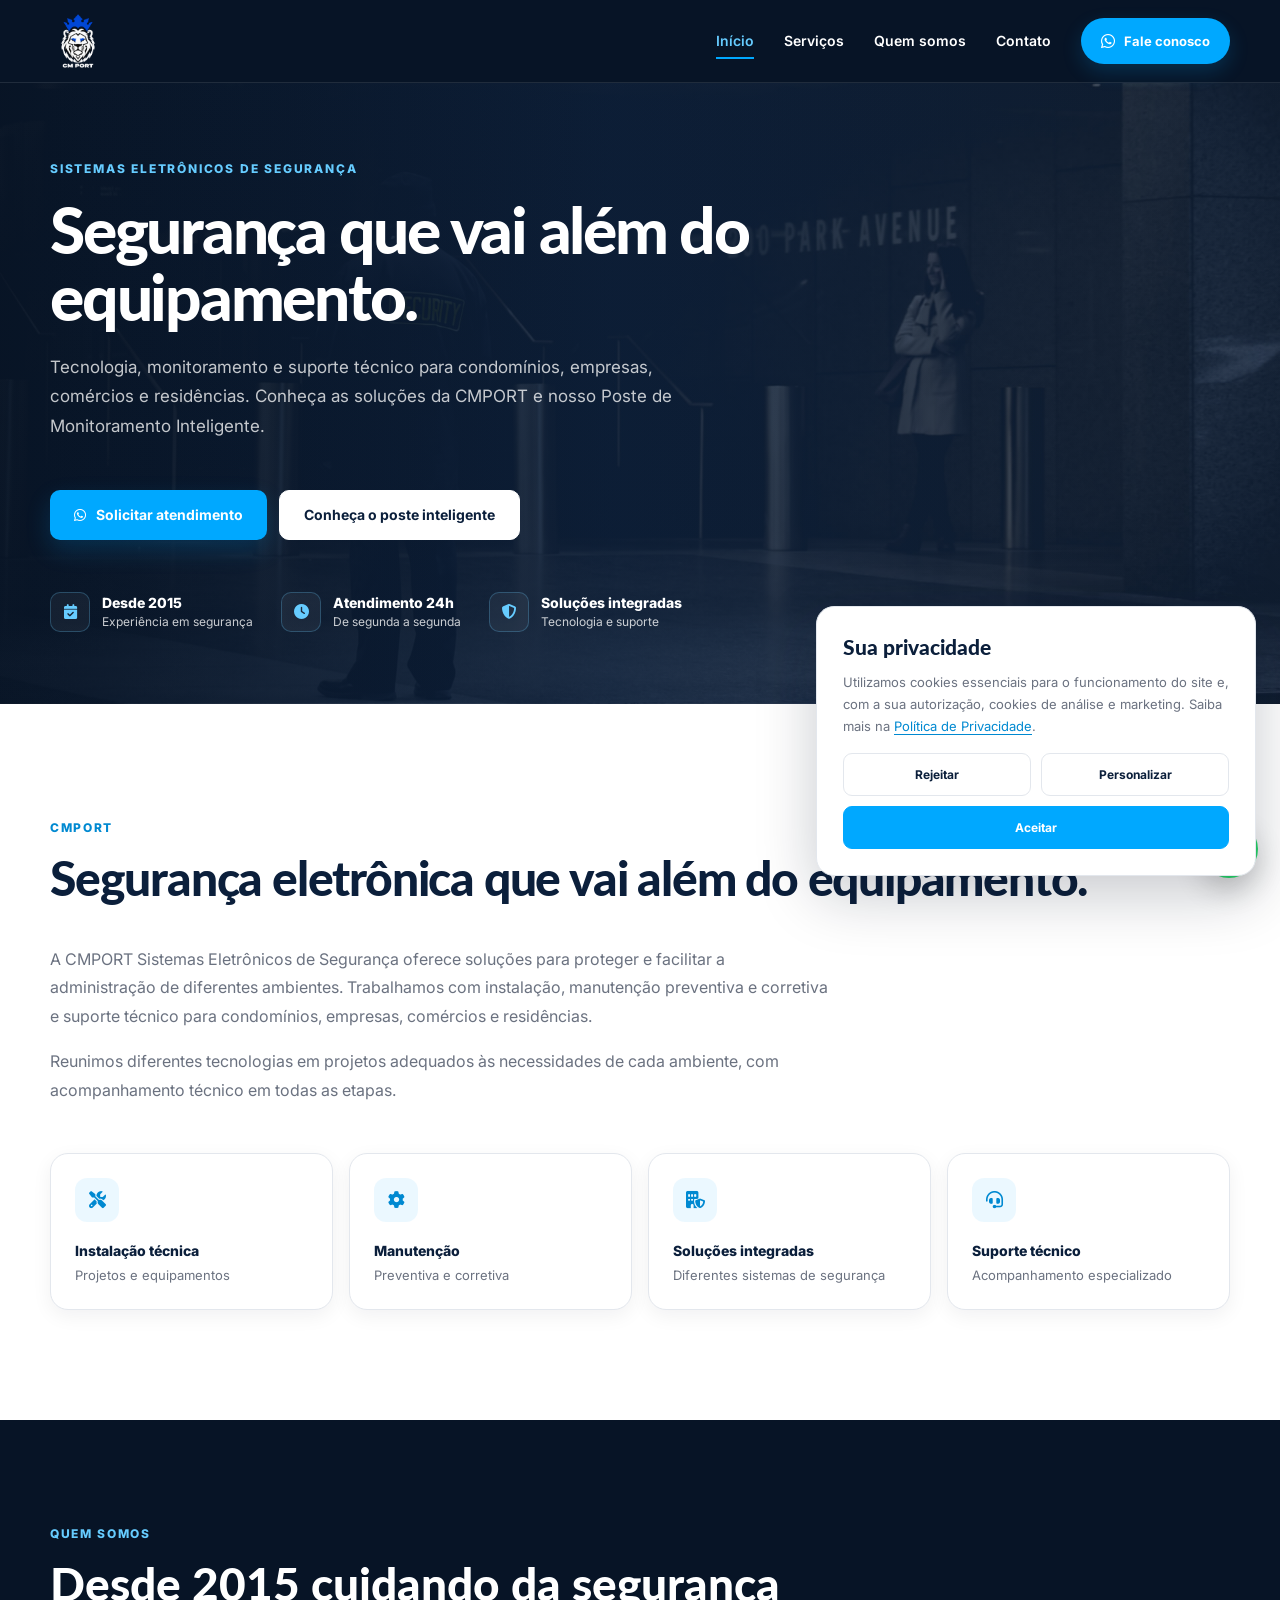
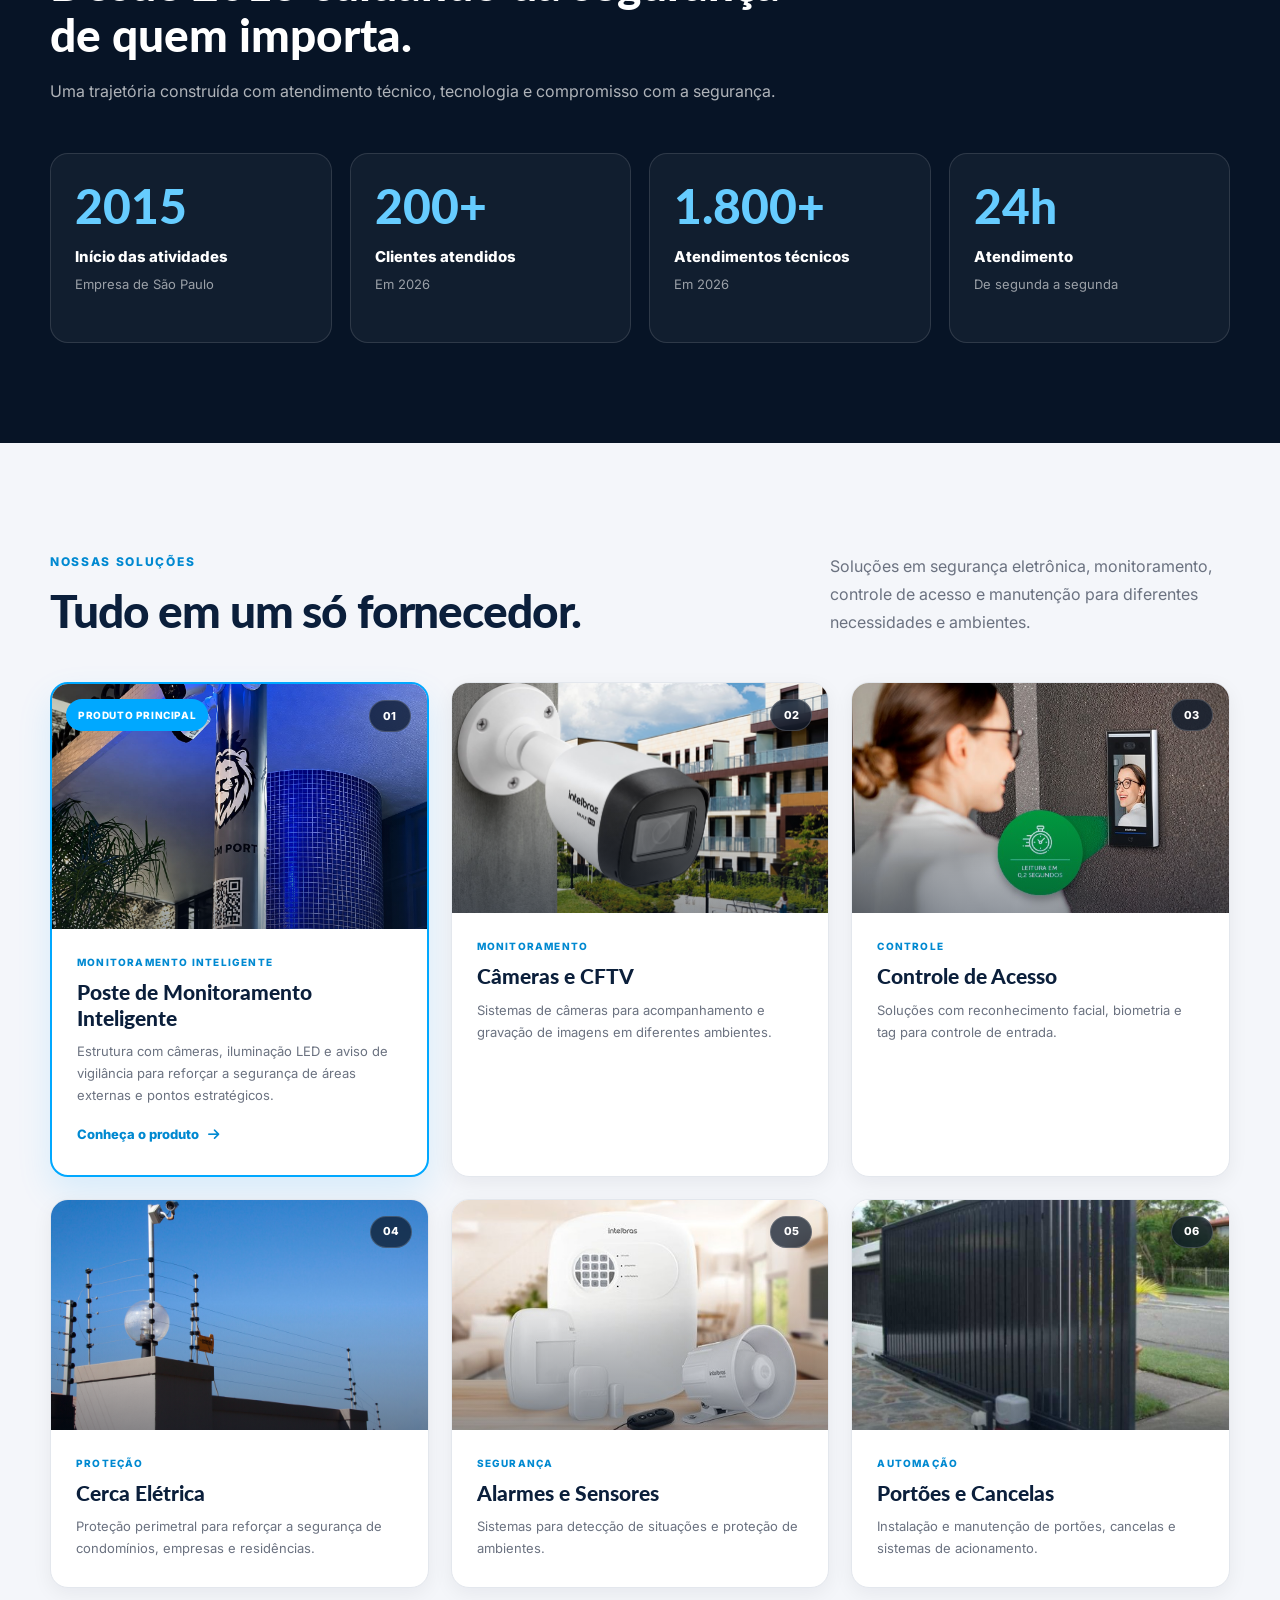
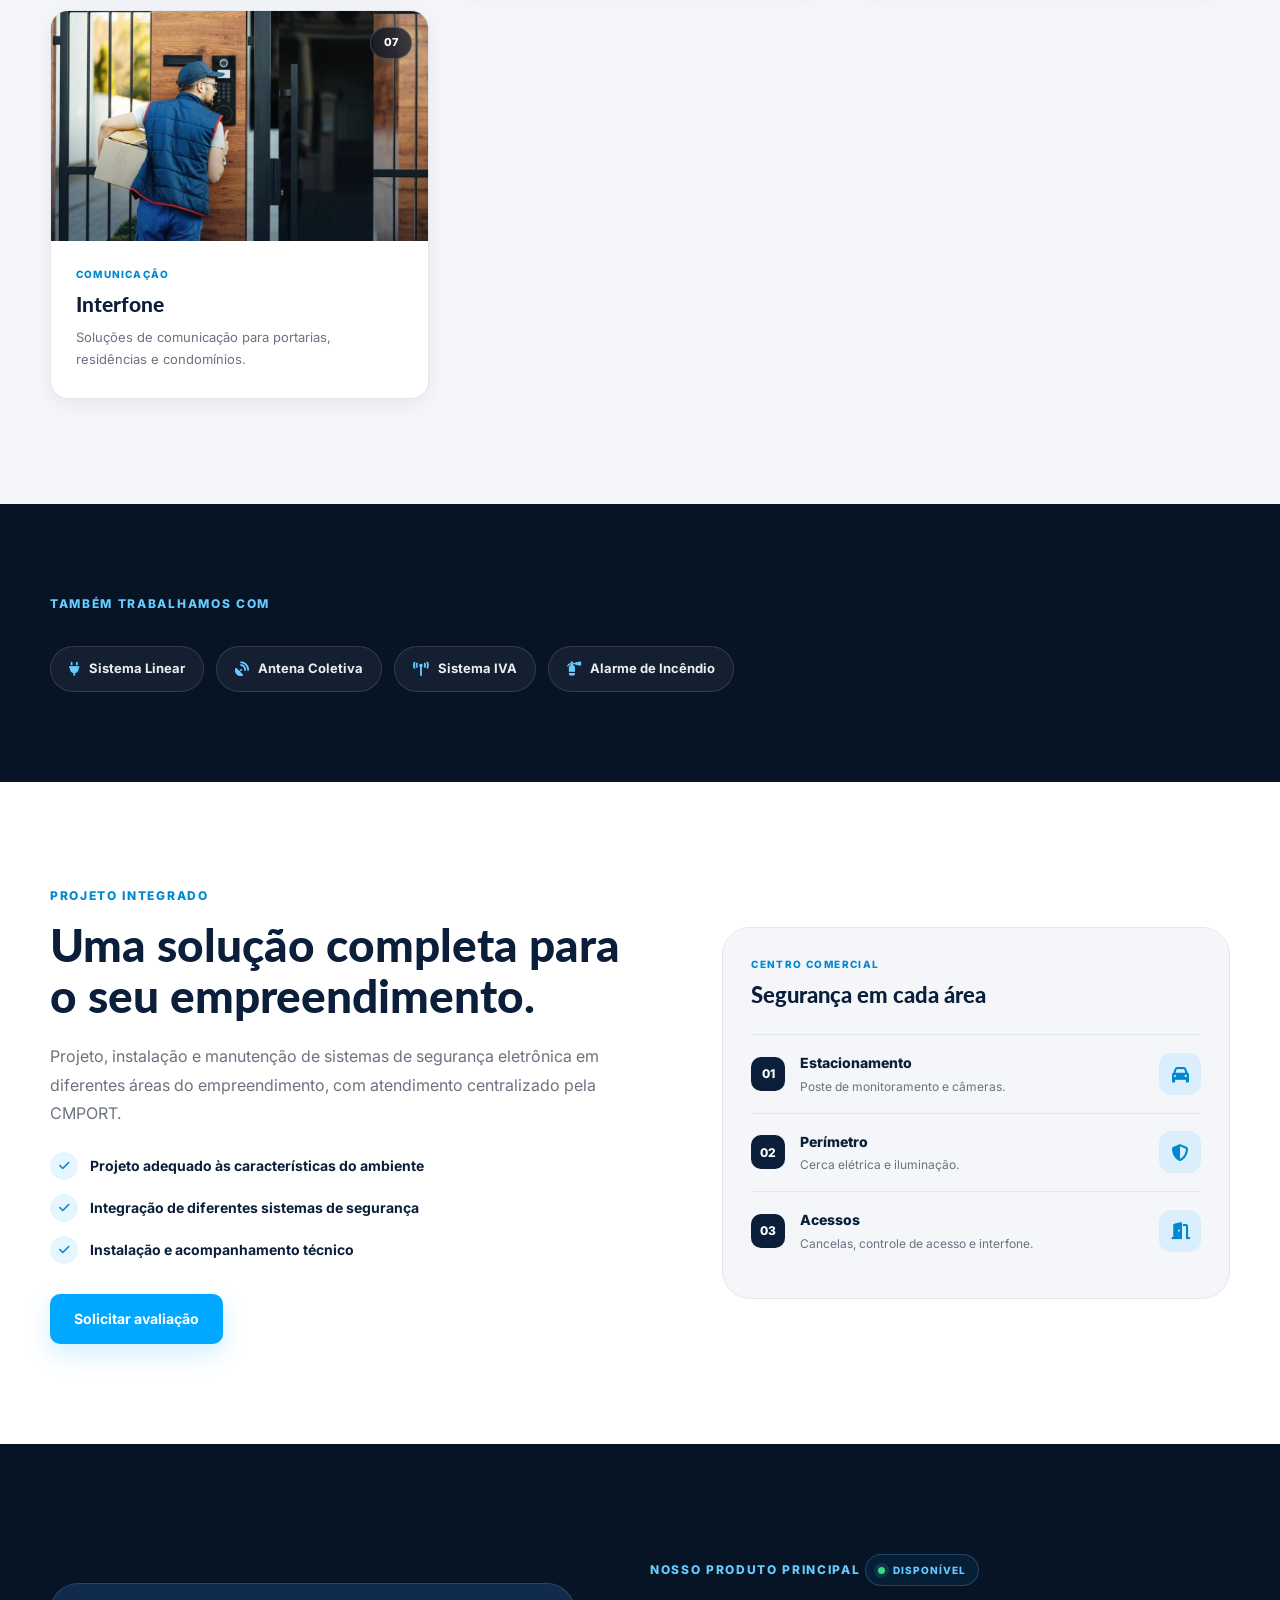
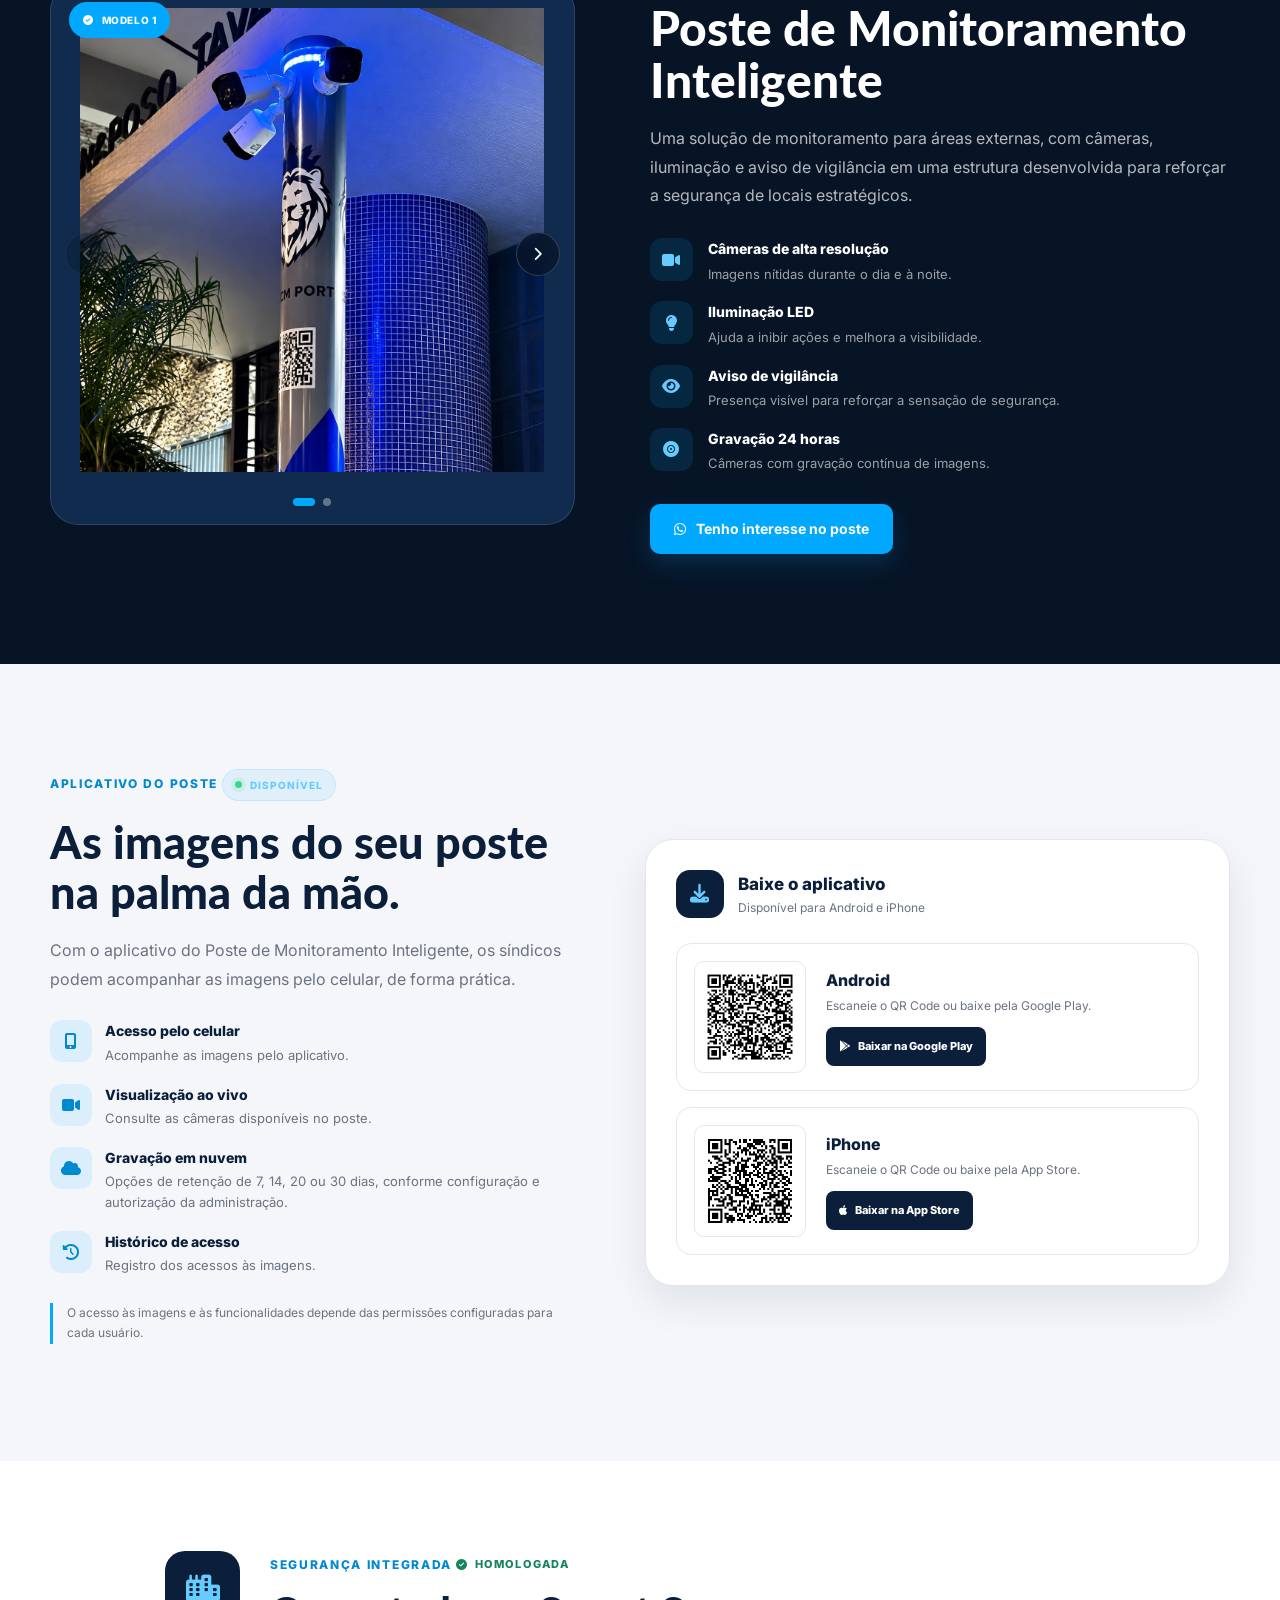
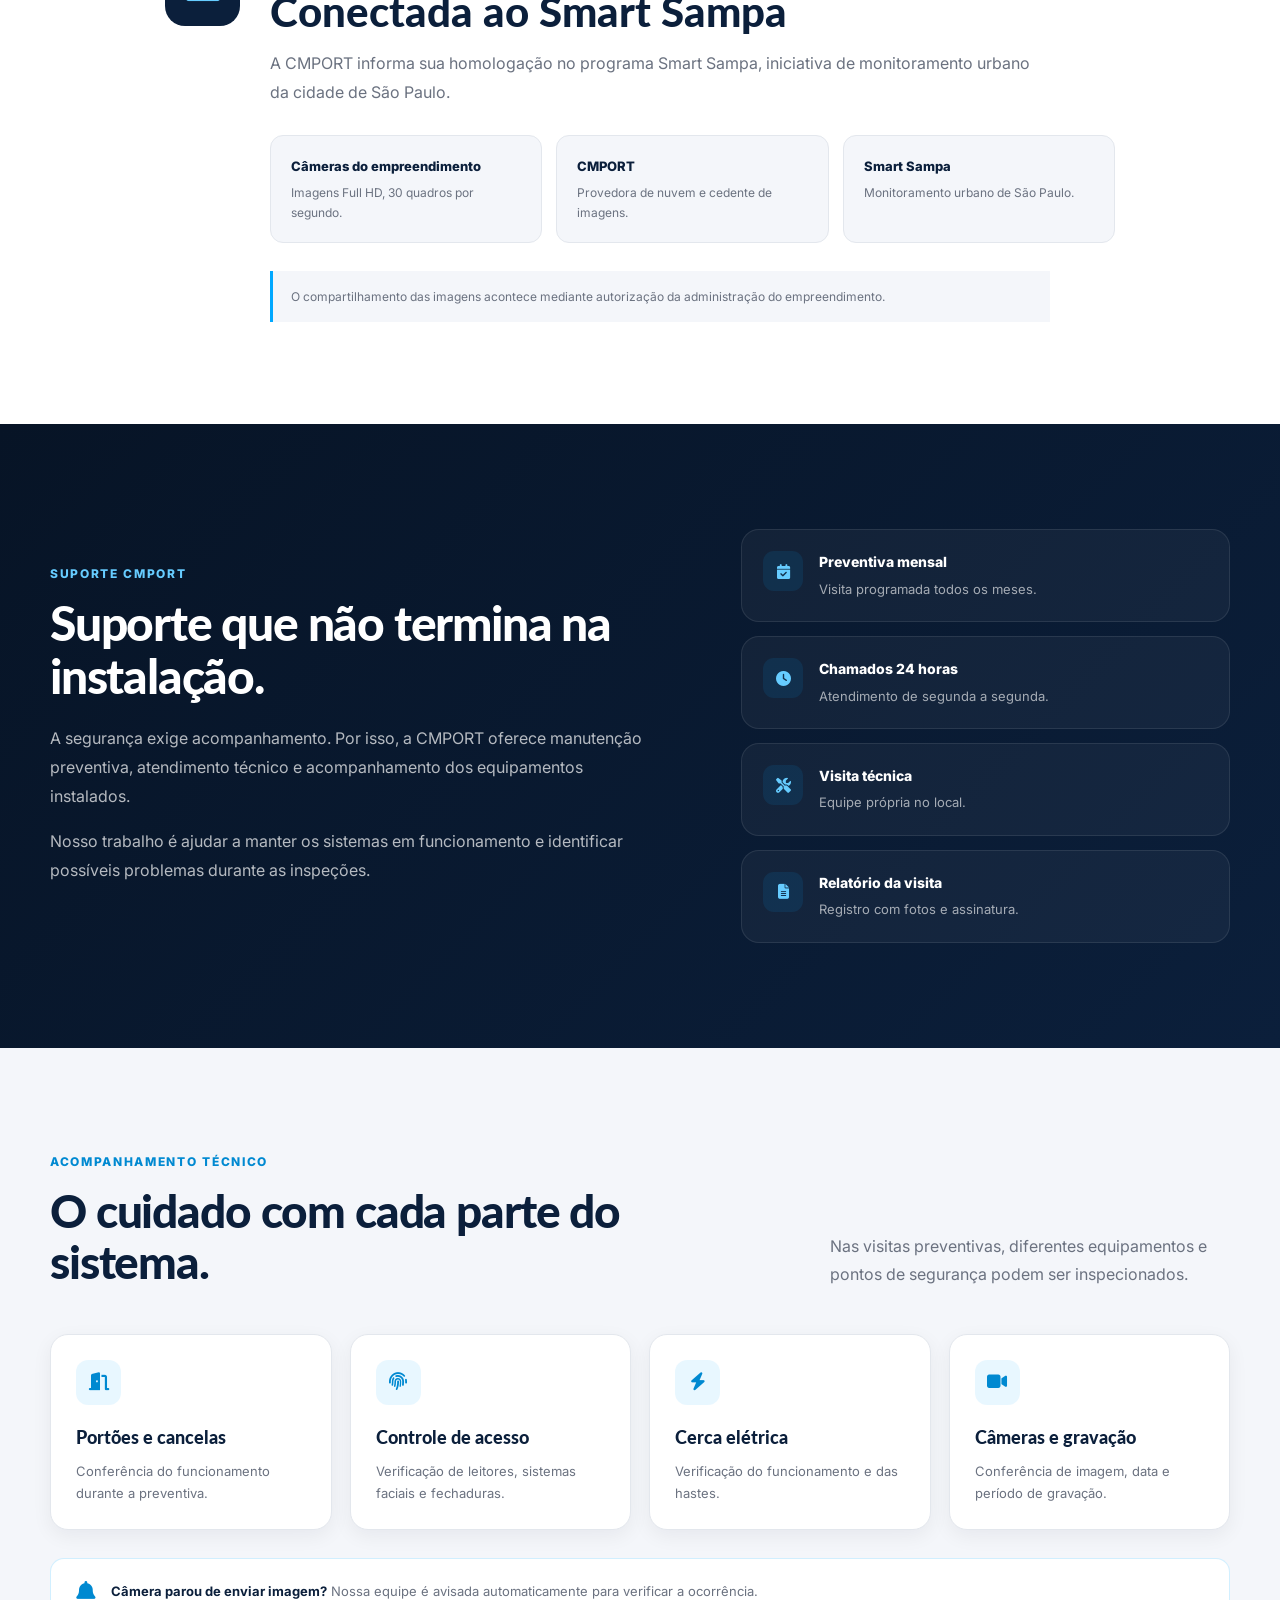
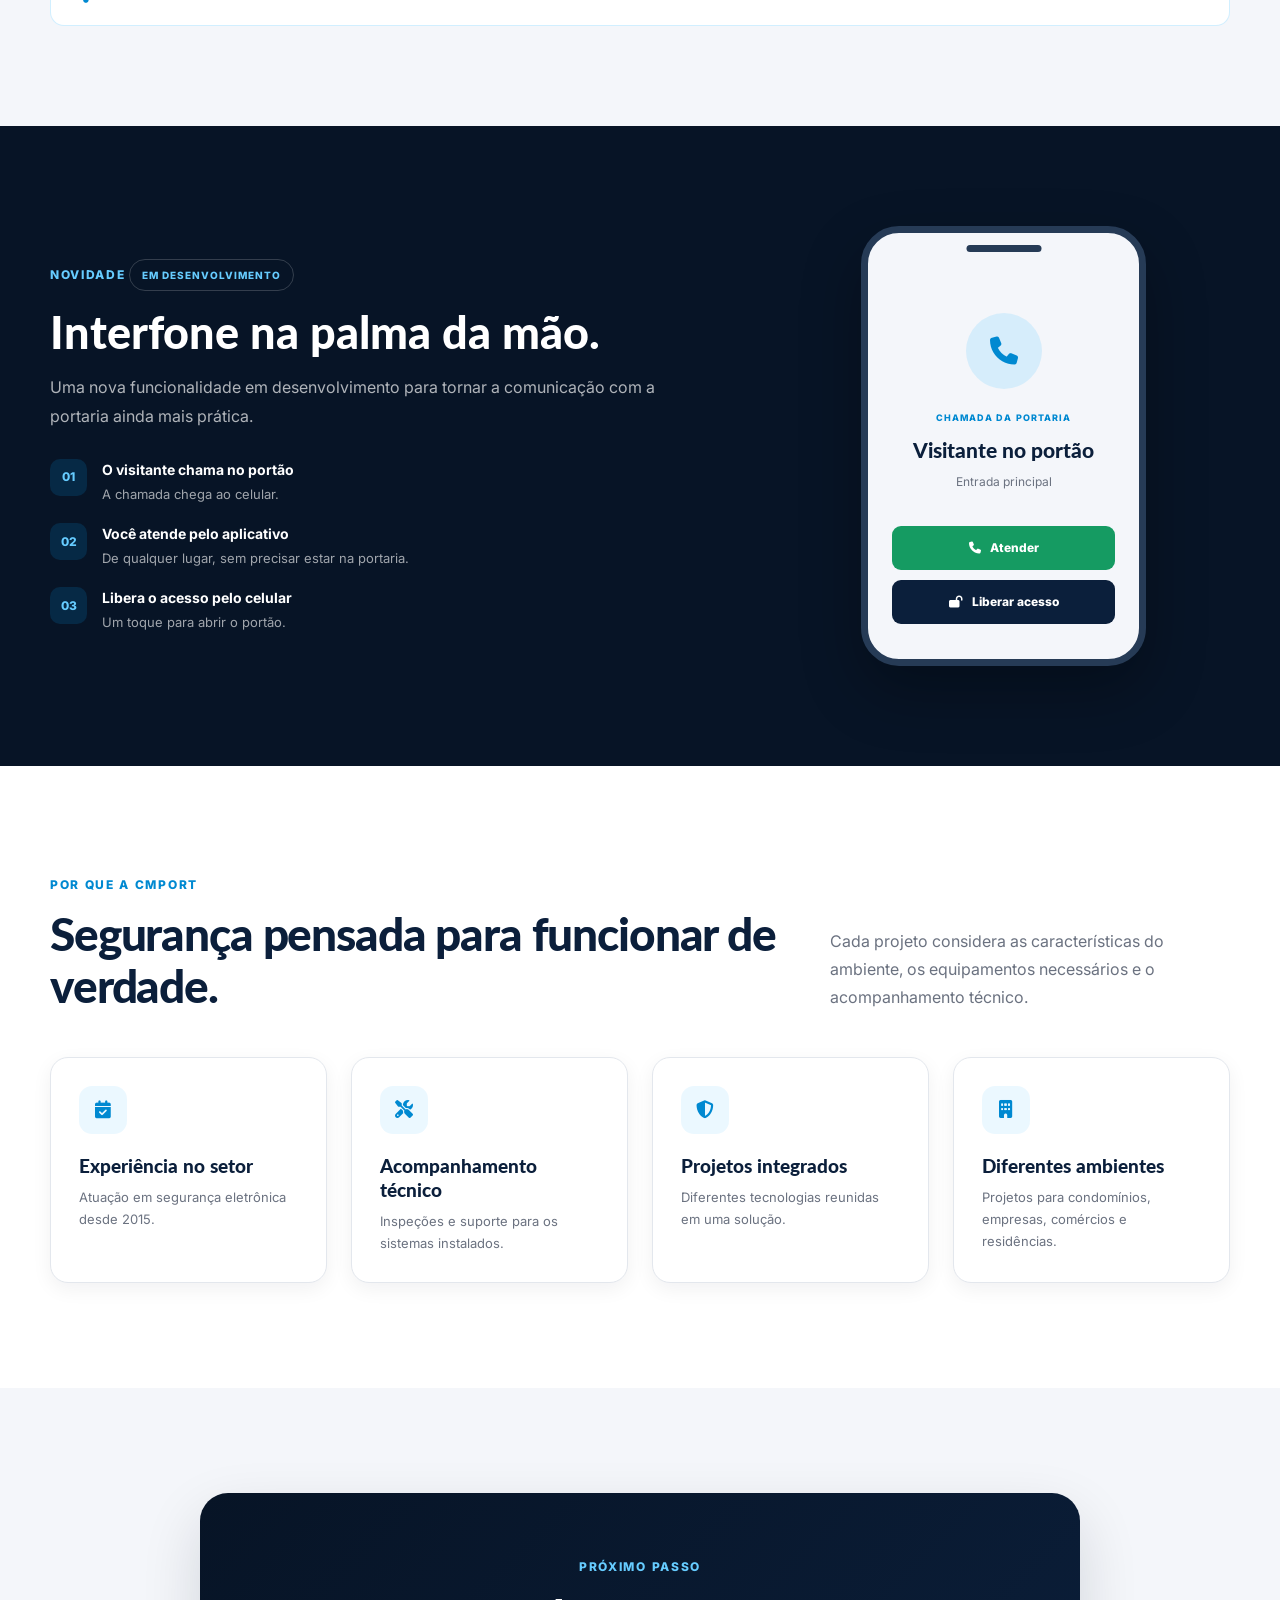
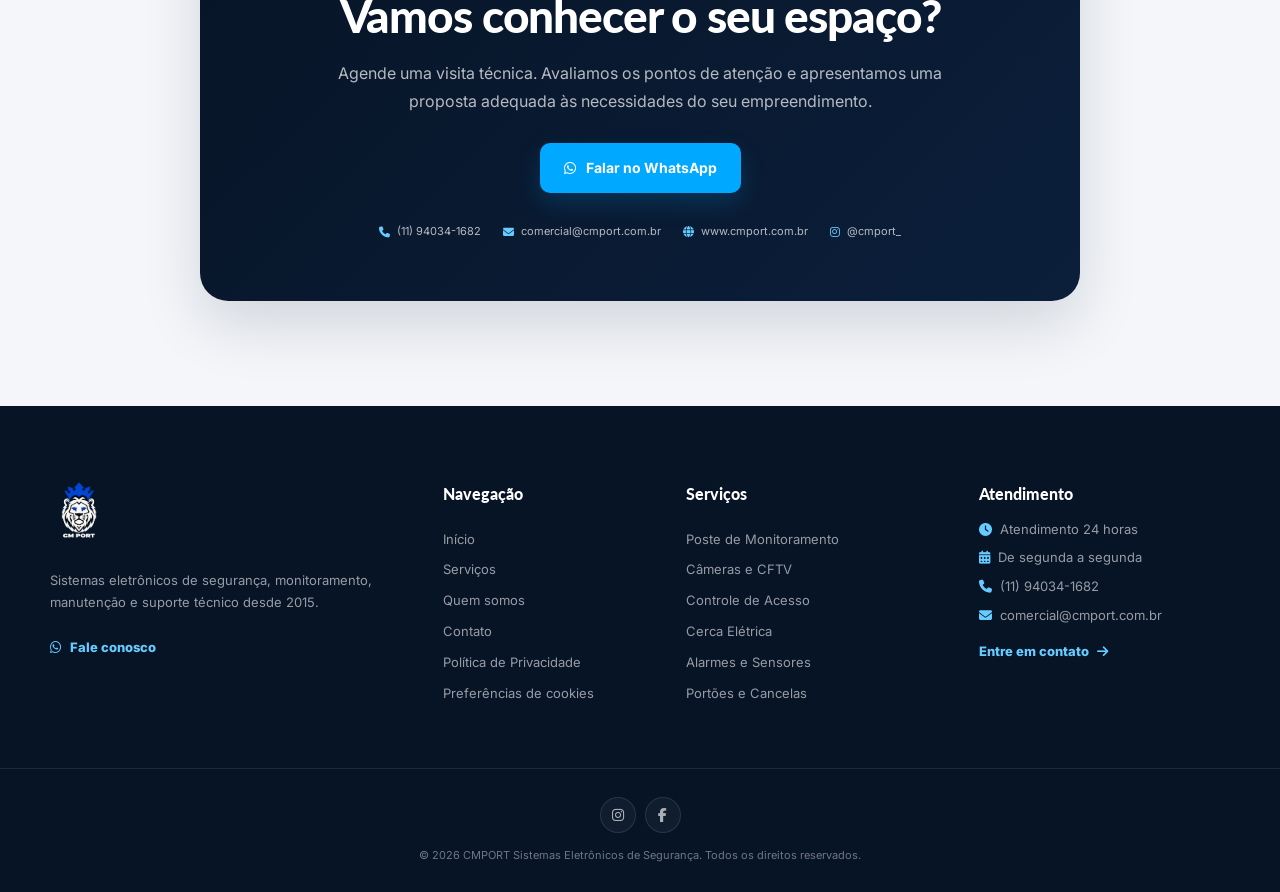
==== commit 4f22fe3e: "Update index.html" ====
--- a/index.html
+++ b/index.html
@@ -1,4 +1,3 @@
-
 <!DOCTYPE html>
 <html lang="pt-BR">
 <head>
@@ -30,65 +29,74 @@
 
 <link rel="preconnect" href="https://fonts.googleapis.com">
 <link rel="preconnect" href="https://fonts.gstatic.com" crossorigin>
+<link rel="preconnect" href="https://cdnjs.cloudflare.com" crossorigin>
+<link rel="preload" as="image" href="Imagens/security-service-hero-img-bg.jpg" fetchpriority="high">
 
 <link href="https://fonts.googleapis.com/css2?family=Inter:wght@400;500;600;700;800&family=Lato:wght@400;700;900&display=swap" rel="stylesheet">
 
-<link rel="stylesheet" href="https://cdnjs.cloudflare.com/ajax/libs/font-awesome/6.5.2/css/all.min.css">
+<link rel="preload" href="https://cdnjs.cloudflare.com/ajax/libs/font-awesome/6.5.2/css/all.min.css" as="style" onload="this.onload=null;this.rel='stylesheet'">
+<noscript><link rel="stylesheet" href="https://cdnjs.cloudflare.com/ajax/libs/font-awesome/6.5.2/css/all.min.css"></noscript>
 <link rel="stylesheet" href="estilo.css">
 
 <script type="application/ld+json">
 {
-    "@context": "https://schema.org",
-    "@graph": [
-        {
-            "@type": "Organization",
-            "@id": "https://www.cmport.com.br/#organization",
-            "name": "CMPORT Sistemas Eletrônicos de Segurança",
-            "url": "https://www.cmport.com.br/",
-            "logo": "https://www.cmport.com.br/Logo.png",
-            "image": "https://www.cmport.com.br/Logo.png",
-            "description": "Empresa de São Paulo especializada em segurança eletrônica, CFTV, controle de acesso, alarmes, cercas elétricas, portões, interfones, manutenção e Poste de Monitoramento Inteligente.",
-            "telephone": "+55 11 94034-1682",
-            "foundingDate": "2015",
-            "sameAs": [
-                "https://www.instagram.com/cmport_/",
-                "https://www.facebook.com/cmport.sistemas/"
-            ]
-        },
-        {
-            "@type": "WebSite",
-            "@id": "https://www.cmport.com.br/#website",
-            "url": "https://www.cmport.com.br/",
-            "name": "CMPORT Sistemas Eletrônicos de Segurança",
-            "publisher": {
-                "@id": "https://www.cmport.com.br/#organization"
-            },
-            "inLanguage": "pt-BR"
-        },
-        {
-            "@type": "Service",
-            "@id": "https://www.cmport.com.br/#service",
-            "name": "Serviços de Segurança Eletrônica",
-            "url": "https://www.cmport.com.br/",
-            "provider": {
-                "@id": "https://www.cmport.com.br/#organization"
-            },
-            "serviceType": [
-                "Sistemas de Alarme",
-                "Câmeras de Segurança",
-                "CFTV",
-                "Controle de Acesso",
-                "Cerca Elétrica",
-                "Manutenção de Portões",
-                "Interfone",
-                "Poste de Monitoramento Inteligente",
-                "Sistema Linear",
-                "Antena Coletiva",
-                "Sistema IVA",
-                "Alarme de Incêndio"
-            ]
-        }
-    ]
+  "@context": "https://schema.org",
+  "@graph": [
+    {
+      "@type": "Organization",
+      "@id": "https://www.cmport.com.br/#organization",
+      "name": "CMPORT Sistemas Eletrônicos de Segurança",
+      "url": "https://www.cmport.com.br/",
+      "logo": "https://www.cmport.com.br/Logo.png",
+      "image": "https://www.cmport.com.br/Logo.png",
+      "description": "Empresa de São Paulo especializada em segurança eletrônica, CFTV, controle de acesso, alarmes, cercas elétricas, portões, interfones, manutenção e Poste de Monitoramento Inteligente.",
+      "telephone": "+55 11 94034-1682",
+      "email": "comercial@cmport.com.br",
+      "foundingDate": "2015",
+      "address": {
+        "@type": "PostalAddress",
+        "addressLocality": "São Paulo",
+        "addressRegion": "SP",
+        "addressCountry": "BR"
+      },
+      "sameAs": [
+        "https://www.instagram.com/cmport_/",
+        "https://www.facebook.com/cmport.sistemas/"
+      ]
+    },
+    {
+      "@type": "WebSite",
+      "@id": "https://www.cmport.com.br/#website",
+      "url": "https://www.cmport.com.br/",
+      "name": "CMPORT Sistemas Eletrônicos de Segurança",
+      "publisher": {
+        "@id": "https://www.cmport.com.br/#organization"
+      },
+      "inLanguage": "pt-BR"
+    },
+    {
+      "@type": "Service",
+      "@id": "https://www.cmport.com.br/#service",
+      "name": "Serviços de Segurança Eletrônica",
+      "url": "https://www.cmport.com.br/",
+      "provider": {
+        "@id": "https://www.cmport.com.br/#organization"
+      },
+      "serviceType": [
+        "Poste de Monitoramento Inteligente",
+        "Câmeras e CFTV",
+        "Controle de Acesso",
+        "Cerca Elétrica",
+        "Alarmes e Sensores",
+        "Portões e Cancelas",
+        "Interfone",
+        "Sistema Linear",
+        "Antena Coletiva",
+        "Sistema IVA",
+        "Alarme de Incêndio"
+      ]
+    }
+  ]
 }
 </script>
 </head>
@@ -115,7 +123,8 @@
             <a href="https://api.whatsapp.com/send?phone=5511940341682&text=Ol%C3%A1%2C%20gostaria%20de%20solicitar%20um%20atendimento%20da%20CMPORT."
                class="nav-button"
                target="_blank"
-               rel="noopener noreferrer">
+               rel="noopener noreferrer"
+               aria-label="Falar com a CMPORT pelo WhatsApp">
                 <i class="fa-brands fa-whatsapp"></i>
                 Fale conosco
             </a>
@@ -132,70 +141,44 @@
 
             <div class="hero-content">
                 <span class="hero-label">SISTEMAS ELETRÔNICOS DE SEGURANÇA</span>
-
                 <h1>Segurança que vai além do equipamento.</h1>
-
                 <p>
                     Tecnologia, monitoramento e suporte técnico para condomínios,
                     empresas, comércios e residências. Conheça as soluções da
                     CMPORT e nosso Poste de Monitoramento Inteligente.
                 </p>
-
                 <div class="hero-buttons">
-                    <a href="https://api.whatsapp.com/send?phone=5511940341682&text=Ol%C3%A1%2C%20gostaria%20de%20solicitar%20um%20atendimento%20da%20CMPORT."
-                       class="btn btn-primary"
-                       target="_blank"
-                       rel="noopener noreferrer">
+                    <a href="https://api.whatsapp.com/send?phone=5511940341682&text=Ol%C3%A1%2C%20gostaria%20de%20solicitar%20um%20atendimento%20da%20CMPORT." class="btn btn-primary" target="_blank" rel="noopener noreferrer">
                         <i class="fa-brands fa-whatsapp"></i>
                         Solicitar atendimento
                     </a>
-
-                    <a href="#poste-monitoramento" class="btn btn-secondary">
-                        Conheça o poste inteligente
-                    </a>
+                    <a href="#poste-monitoramento" class="btn btn-secondary">Conheça o poste inteligente</a>
                 </div>
             </div>
 
             <div class="hero-trust">
-
                 <div class="trust-item">
                     <i class="fa-solid fa-calendar-check"></i>
-                    <span>
-                        <strong>Desde 2015</strong>
-                        Experiência em segurança
-                    </span>
-                </div>
-
+                    <span><strong>Desde 2015</strong> Experiência em segurança</span>
+                </div>
                 <div class="trust-item">
                     <i class="fa-solid fa-clock"></i>
-                    <span>
-                        <strong>Atendimento 24h</strong>
-                        De segunda a segunda
-                    </span>
-                </div>
-
+                    <span><strong>Atendimento 24h</strong> De segunda a segunda</span>
+                </div>
                 <div class="trust-item">
                     <i class="fa-solid fa-shield-halved"></i>
-                    <span>
-                        <strong>Soluções integradas</strong>
-                        Tecnologia e suporte
-                    </span>
-                </div>
-
-            </div>
-
-        </div>
-    </section>
-
+                    <span><strong>Soluções integradas</strong> Tecnologia e suporte</span>
+                </div>
+            </div>
+
+        </div>
+    </section>
 
     <!-- APRESENTAÇÃO INSTITUCIONAL -->
     <section class="intro">
         <div class="container">
-
             <span class="section-label">CMPORT</span>
-
             <h2>Segurança eletrônica que vai além do equipamento.</h2>
-
             <p>
                 A CMPORT Sistemas Eletrônicos de Segurança oferece soluções
                 para proteger e facilitar a administração de diferentes
@@ -203,127 +186,63 @@
                 e corretiva e suporte técnico para condomínios, empresas,
                 comércios e residências.
             </p>
-
             <p>
                 Reunimos diferentes tecnologias em projetos adequados
                 às necessidades de cada ambiente, com acompanhamento
                 técnico em todas as etapas.
             </p>
-
             <div class="intro-features">
-
-                <div class="feature-item">
-                    <i class="fa-solid fa-screwdriver-wrench"></i>
-                    <strong>Instalação técnica</strong>
-                    <span>Projetos e equipamentos</span>
-                </div>
-
-                <div class="feature-item">
-                    <i class="fa-solid fa-gear"></i>
-                    <strong>Manutenção</strong>
-                    <span>Preventiva e corretiva</span>
-                </div>
-
-                <div class="feature-item">
-                    <i class="fa-solid fa-building-shield"></i>
-                    <strong>Soluções integradas</strong>
-                    <span>Diferentes sistemas de segurança</span>
-                </div>
-
-                <div class="feature-item">
-                    <i class="fa-solid fa-headset"></i>
-                    <strong>Suporte técnico</strong>
-                    <span>Acompanhamento especializado</span>
-                </div>
-
-            </div>
-
-        </div>
-    </section>
-
+                <div class="feature-item"><i class="fa-solid fa-screwdriver-wrench"></i><strong>Instalação técnica</strong><span>Projetos e equipamentos</span></div>
+                <div class="feature-item"><i class="fa-solid fa-gear"></i><strong>Manutenção</strong><span>Preventiva e corretiva</span></div>
+                <div class="feature-item"><i class="fa-solid fa-building-shield"></i><strong>Soluções integradas</strong><span>Diferentes sistemas de segurança</span></div>
+                <div class="feature-item"><i class="fa-solid fa-headset"></i><strong>Suporte técnico</strong><span>Acompanhamento especializado</span></div>
+            </div>
+        </div>
+    </section>
 
     <!-- HISTÓRIA E NÚMEROS -->
     <section class="company-numbers">
         <div class="container">
-
             <div class="numbers-heading">
                 <span class="section-label">QUEM SOMOS</span>
                 <h2>Desde 2015 cuidando da segurança de quem importa.</h2>
-                <p>
-                    Uma trajetória construída com atendimento técnico,
-                    tecnologia e compromisso com a segurança.
-                </p>
-            </div>
-
+                <p>Uma trajetória construída com atendimento técnico, tecnologia e compromisso com a segurança.</p>
+            </div>
             <div class="numbers-grid">
-
-                <article class="number-card">
-                    <strong>2015</strong>
-                    <h3>Início das atividades</h3>
-                    <p>Empresa de São Paulo</p>
-                </article>
-
-                <article class="number-card">
-                    <strong>200+</strong>
-                    <h3>Clientes atendidos</h3>
-                    <p>Em 2026</p>
-                </article>
-
-                <article class="number-card">
-                    <strong>1.800+</strong>
-                    <h3>Atendimentos técnicos</h3>
-                    <p>Em 2026</p>
-                </article>
-
-                <article class="number-card">
-                    <strong>24h</strong>
-                    <h3>Atendimento</h3>
-                    <p>De segunda a segunda</p>
-                </article>
-
-            </div>
-
-        </div>
-    </section>
-
+                <article class="number-card"><strong>2015</strong><h3>Início das atividades</h3><p>Empresa de São Paulo</p></article>
+                <article class="number-card"><strong>200+</strong><h3>Clientes atendidos</h3><p>Em 2026</p></article>
+                <article class="number-card"><strong>1.800+</strong><h3>Atendimentos técnicos</h3><p>Em 2026</p></article>
+                <article class="number-card"><strong>24h</strong><h3>Atendimento</h3><p>De segunda a segunda</p></article>
+            </div>
+        </div>
+    </section>
 
     <!-- SOLUÇÕES -->
     <section class="services">
         <div class="container">
-
             <div class="section-header">
                 <div>
                     <span class="section-label">NOSSAS SOLUÇÕES</span>
                     <h2>Tudo em um só fornecedor.</h2>
                 </div>
-
                 <p>
                     Soluções em segurança eletrônica, monitoramento,
                     controle de acesso e manutenção para diferentes
                     necessidades e ambientes.
                 </p>
             </div>
-
             <div class="services-grid">
 
                 <article class="service-card featured-service-card">
                     <div class="service-image">
-                        <img src="Imagens/Poste de Monitoramento1.jpeg"
-                             alt="Poste de Monitoramento Inteligente da CMPORT"
-                             loading="lazy">
-
+                        <img src="Imagens/Poste%20de%20Monitoramento1.jpeg" alt="Poste de Monitoramento Inteligente da CMPORT" loading="lazy">
                         <span class="service-number">01</span>
                         <span class="featured-service-badge">PRODUTO PRINCIPAL</span>
                     </div>
-
                     <div class="service-content">
                         <span class="service-category">MONITORAMENTO INTELIGENTE</span>
                         <h3>Poste de Monitoramento Inteligente</h3>
-                        <p>
-                            Estrutura com câmeras, iluminação LED e aviso
-                            de vigilância para reforçar a segurança de
-                            áreas externas e pontos estratégicos.
-                        </p>
+                        <p>Estrutura com câmeras, iluminação LED e aviso de vigilância para reforçar a segurança de áreas externas e pontos estratégicos.</p>
                         <a href="#poste-monitoramento" class="service-link">
                             Conheça o produto
                             <i class="fa-solid fa-arrow-right"></i>
@@ -333,117 +252,78 @@
 
                 <article class="service-card">
                     <div class="service-image">
-                        <img src="Imagens/Camera de segurança.jpeg"
-                             alt="Câmeras de segurança e sistema de CFTV"
-                             loading="lazy">
+                        <img src="Imagens/Camera%20de%20segurança.jpeg" alt="Câmeras de segurança e sistema de CFTV" loading="lazy">
                         <span class="service-number">02</span>
                     </div>
-
                     <div class="service-content">
                         <span class="service-category">MONITORAMENTO</span>
                         <h3>Câmeras e CFTV</h3>
-                        <p>
-                            Sistemas de câmeras para acompanhamento e
-                            gravação de imagens em diferentes ambientes.
-                        </p>
+                        <p>Sistemas de câmeras para acompanhamento e gravação de imagens em diferentes ambientes.</p>
                     </div>
                 </article>
 
                 <article class="service-card">
                     <div class="service-image">
-                        <img src="Imagens/controle%20de%20acesso.jpeg"
-                             alt="Sistema de controle de acesso"
-                             loading="lazy">
+                        <img src="Imagens/controle%20de%20acesso.jpeg" alt="Sistema de controle de acesso" loading="lazy">
                         <span class="service-number">03</span>
                     </div>
-
                     <div class="service-content">
                         <span class="service-category">CONTROLE</span>
                         <h3>Controle de Acesso</h3>
-                        <p>
-                            Soluções com reconhecimento facial,
-                            biometria e tag para controle de entrada.
-                        </p>
+                        <p>Soluções com reconhecimento facial, biometria e tag para controle de entrada.</p>
                     </div>
                 </article>
 
                 <article class="service-card">
                     <div class="service-image">
-                        <img src="Imagens/original-dc3877520bd2c9fdb4041e0e8166e64f.jpg"
-                             alt="Cerca elétrica para proteção perimetral"
-                             loading="lazy">
+                        <img src="Imagens/original-dc3877520bd2c9fdb4041e0e8166e64f.jpg" alt="Cerca elétrica para proteção perimetral" loading="lazy">
                         <span class="service-number">04</span>
                     </div>
-
                     <div class="service-content">
                         <span class="service-category">PROTEÇÃO</span>
                         <h3>Cerca Elétrica</h3>
-                        <p>
-                            Proteção perimetral para reforçar a segurança
-                            de condomínios, empresas e residências.
-                        </p>
+                        <p>Proteção perimetral para reforçar a segurança de condomínios, empresas e residências.</p>
                     </div>
                 </article>
 
                 <article class="service-card">
                     <div class="service-image">
-                        <img src="Imagens/alarme.jpeg"
-                             alt="Sistema de alarme e sensores de segurança"
-                             loading="lazy">
+                        <img src="Imagens/alarme.jpeg" alt="Sistema de alarme e sensores de segurança" loading="lazy">
                         <span class="service-number">05</span>
                     </div>
-
                     <div class="service-content">
                         <span class="service-category">SEGURANÇA</span>
                         <h3>Alarmes e Sensores</h3>
-                        <p>
-                            Sistemas para detecção de situações e
-                            proteção de ambientes.
-                        </p>
+                        <p>Sistemas para detecção de situações e proteção de ambientes.</p>
                     </div>
                 </article>
 
                 <article class="service-card">
                     <div class="service-image">
-                        <img src="Imagens/manutencao-portao-automatico-1.jpg"
-                             alt="Manutenção de portões e cancelas automáticas"
-                             loading="lazy">
+                        <img src="Imagens/manutencao-portao-automatico-1.jpg" alt="Manutenção de portões e cancelas automáticas" loading="lazy">
                         <span class="service-number">06</span>
                     </div>
-
                     <div class="service-content">
                         <span class="service-category">AUTOMAÇÃO</span>
                         <h3>Portões e Cancelas</h3>
-                        <p>
-                            Instalação e manutenção de portões,
-                            cancelas e sistemas de acionamento.
-                        </p>
+                        <p>Instalação e manutenção de portões, cancelas e sistemas de acionamento.</p>
                     </div>
                 </article>
 
                 <article class="service-card">
                     <div class="service-image">
-                        <img src="Imagens/back-view-deliverer-ringing-intercom-gate-customer-s-house-while-delivering-packages-1-1024x683.jpg"
-                             alt="Sistema de interfone para comunicação e acesso"
-                             loading="lazy">
+                        <img src="Imagens/back-view-deliverer-ringing-intercom-gate-customer-s-house-while-delivering-packages-1-1024x683.jpg" alt="Sistema de interfone para comunicação e acesso" loading="lazy">
                         <span class="service-number">07</span>
                     </div>
-
                     <div class="service-content">
                         <span class="service-category">COMUNICAÇÃO</span>
                         <h3>Interfone</h3>
-                        <p>
-                            Soluções de comunicação para portarias,
-                            residências e condomínios.
-                        </p>
-                    </div>
-                </article>
-
-            </div>
-
-        </div>
-    </section>
-
+                        <p>Soluções de comunicação para portarias, residências e condomínios.</p>
+                    </div>
+                </article>
+            </div>
+        </div>
+    </section>
 
     <!-- OUTRAS SOLUÇÕES -->
     <section class="other-solutions">
@@ -461,275 +341,122 @@
         </div>
     </section>
 
-
     <!-- PROJETO INTEGRADO -->
     <section class="integrated-project">
         <div class="container integrated-project-container">
 
             <div class="integrated-project-content">
                 <span class="section-label">PROJETO INTEGRADO</span>
-
                 <h2>Uma solução completa para o seu empreendimento.</h2>
-
                 <p>
                     Projeto, instalação e manutenção de sistemas de
                     segurança eletrônica em diferentes áreas do
                     empreendimento, com atendimento centralizado
                     pela CMPORT.
                 </p>
-
                 <div class="integrated-points">
-                    <div>
-                        <i class="fa-solid fa-check"></i>
-                        <span>Projeto adequado às características do ambiente</span>
-                    </div>
-
-                    <div>
-                        <i class="fa-solid fa-check"></i>
-                        <span>Integração de diferentes sistemas de segurança</span>
-                    </div>
-
-                    <div>
-                        <i class="fa-solid fa-check"></i>
-                        <span>Instalação e acompanhamento técnico</span>
-                    </div>
-                </div>
-
-                <a href="https://api.whatsapp.com/send?phone=5511940341682&text=Ol%C3%A1%2C%20gostaria%20de%20conversar%20sobre%20um%20projeto%20integrado%20de%20seguran%C3%A7a."
-                   class="btn btn-primary"
-                   target="_blank"
-                   rel="noopener noreferrer">
-                    Solicitar avaliação
-                </a>
+                    <div><i class="fa-solid fa-check"></i><span>Projeto adequado às características do ambiente</span></div>
+                    <div><i class="fa-solid fa-check"></i><span>Integração de diferentes sistemas de segurança</span></div>
+                    <div><i class="fa-solid fa-check"></i><span>Instalação e acompanhamento técnico</span></div>
+                </div>
+                <a href="https://api.whatsapp.com/send?phone=5511940341682&text=Ol%C3%A1%2C%20gostaria%20de%20conversar%20sobre%20um%20projeto%20integrado%20de%20seguran%C3%A7a." class="btn btn-primary" target="_blank" rel="noopener noreferrer">Solicitar avaliação</a>
             </div>
 
             <div class="commercial-areas">
-
                 <div class="commercial-areas-heading">
                     <span>CENTRO COMERCIAL</span>
                     <strong>Segurança em cada área</strong>
                 </div>
-
                 <article class="commercial-area">
                     <span class="commercial-area-number">01</span>
-                    <div>
-                        <h3>Estacionamento</h3>
-                        <p>Poste de monitoramento e câmeras.</p>
-                    </div>
+                    <div><h3>Estacionamento</h3><p>Poste de monitoramento e câmeras.</p></div>
                     <i class="fa-solid fa-car"></i>
                 </article>
-
                 <article class="commercial-area">
                     <span class="commercial-area-number">02</span>
-                    <div>
-                        <h3>Perímetro</h3>
-                        <p>Cerca elétrica e iluminação.</p>
-                    </div>
+                    <div><h3>Perímetro</h3><p>Cerca elétrica e iluminação.</p></div>
                     <i class="fa-solid fa-shield-halved"></i>
                 </article>
-
                 <article class="commercial-area">
                     <span class="commercial-area-number">03</span>
-                    <div>
-                        <h3>Acessos</h3>
-                        <p>Cancelas, controle de acesso e interfone.</p>
-                    </div>
+                    <div><h3>Acessos</h3><p>Cancelas, controle de acesso e interfone.</p></div>
                     <i class="fa-solid fa-door-open"></i>
                 </article>
-
-            </div>
-
-        </div>
-    </section>
-
+            </div>
+
+        </div>
+    </section>
 
     <!-- POSTE DE MONITORAMENTO -->
     <section class="pole-section" id="poste-monitoramento">
         <div class="container">
-
             <div class="pole-grid">
 
-                <div class="pole-carousel"
-                     data-carousel
-                     aria-roledescription="carrossel"
-                     aria-label="Modelos do Poste de Monitoramento Inteligente">
-
+                <div class="pole-carousel" data-carousel aria-roledescription="carrossel" aria-label="Modelos do Poste de Monitoramento Inteligente">
                     <div class="pole-carousel-track" data-carousel-track tabindex="0">
-
                         <figure class="pole-slide" aria-label="Modelo 1 de 2">
-                            <span class="pole-image-label">
-                                <i class="fa-solid fa-circle-check"></i>
-                                MODELO 1
-                            </span>
-                            <img src="Imagens/Poste de Monitoramento1.jpeg"
-                                 alt="Poste de Monitoramento Inteligente da CMPORT, modelo 1, com câmeras e iluminação LED"
-                                 draggable="false"
-                                 loading="lazy">
+                            <span class="pole-image-label"><i class="fa-solid fa-circle-check"></i> MODELO 1</span>
+                            <img src="Imagens/Poste%20de%20Monitoramento1.jpeg" alt="Poste de Monitoramento Inteligente da CMPORT, modelo 1, com câmeras e iluminação LED" draggable="false" loading="lazy">
                         </figure>
-
                         <figure class="pole-slide" aria-label="Modelo 2 de 2">
-                            <span class="pole-image-label">
-                                <i class="fa-solid fa-circle-check"></i>
-                                MODELO 2
-                            </span>
-                            <img src="Imagens/Poste de Monitoramento 2.jpeg"
-                                 alt="Poste de Monitoramento Inteligente da CMPORT, modelo 2, com câmeras e iluminação LED"
-                                 draggable="false"
-                                 loading="lazy">
+                            <span class="pole-image-label"><i class="fa-solid fa-circle-check"></i> MODELO 2</span>
+                            <img src="Imagens/Poste%20de%20Monitoramento%202.jpeg" alt="Poste de Monitoramento Inteligente da CMPORT, modelo 2, com câmeras e iluminação LED" draggable="false" loading="lazy">
                         </figure>
-
-                    </div>
-
-                    <button class="pole-arrow pole-arrow-prev"
-                            type="button"
-                            data-carousel-prev
-                            aria-label="Modelo anterior">
-                        <i class="fa-solid fa-chevron-left"></i>
-                    </button>
-
-                    <button class="pole-arrow pole-arrow-next"
-                            type="button"
-                            data-carousel-next
-                            aria-label="Próximo modelo">
-                        <i class="fa-solid fa-chevron-right"></i>
-                    </button>
-
+                    </div>
+                    <button class="pole-arrow pole-arrow-prev" type="button" data-carousel-prev aria-label="Modelo anterior"><i class="fa-solid fa-chevron-left"></i></button>
+                    <button class="pole-arrow pole-arrow-next" type="button" data-carousel-next aria-label="Próximo modelo"><i class="fa-solid fa-chevron-right"></i></button>
                     <div class="pole-dots" data-carousel-dots>
                         <button type="button" class="active" aria-label="Ver modelo 1" aria-current="true"></button>
                         <button type="button" aria-label="Ver modelo 2"></button>
                     </div>
-
                 </div>
 
                 <div class="pole-content">
-
                     <span class="section-label">NOSSO PRODUTO PRINCIPAL</span>
-
-                    <span class="availability-label">
-                        <span></span>
-                        DISPONÍVEL
-                    </span>
-
+                    <span class="availability-label"><span></span> DISPONÍVEL</span>
                     <h2>Poste de Monitoramento Inteligente</h2>
-
                     <p class="pole-description">
                         Uma solução de monitoramento para áreas externas,
                         com câmeras, iluminação e aviso de vigilância
                         em uma estrutura desenvolvida para reforçar
                         a segurança de locais estratégicos.
                     </p>
-
                     <div class="pole-features">
-
-                        <article class="pole-feature">
-                            <i class="fa-solid fa-video"></i>
-                            <div>
-                                <h3>Câmeras de alta resolução</h3>
-                                <p>Imagens nítidas durante o dia e à noite.</p>
-                            </div>
-                        </article>
-
-                        <article class="pole-feature">
-                            <i class="fa-solid fa-lightbulb"></i>
-                            <div>
-                                <h3>Iluminação LED</h3>
-                                <p>Ajuda a inibir ações e melhora a visibilidade.</p>
-                            </div>
-                        </article>
-
-                        <article class="pole-feature">
-                            <i class="fa-solid fa-eye"></i>
-                            <div>
-                                <h3>Aviso de vigilância</h3>
-                                <p>Presença visível para reforçar a sensação de segurança.</p>
-                            </div>
-                        </article>
-
-                        <article class="pole-feature">
-                            <i class="fa-solid fa-record-vinyl"></i>
-                            <div>
-                                <h3>Gravação 24 horas</h3>
-                                <p>Câmeras com gravação contínua de imagens.</p>
-                            </div>
-                        </article>
-
-                    </div>
-
-                    <a href="https://api.whatsapp.com/send?phone=5511940341682&text=Ol%C3%A1%2C%20quero%20saber%20mais%20sobre%20o%20Poste%20de%20Monitoramento%20Inteligente."
-                       class="btn btn-primary"
-                       target="_blank"
-                       rel="noopener noreferrer">
+                        <article class="pole-feature"><i class="fa-solid fa-video"></i><div><h3>Câmeras de alta resolução</h3><p>Imagens nítidas durante o dia e à noite.</p></div></article>
+                        <article class="pole-feature"><i class="fa-solid fa-lightbulb"></i><div><h3>Iluminação LED</h3><p>Ajuda a inibir ações e melhora a visibilidade.</p></div></article>
+                        <article class="pole-feature"><i class="fa-solid fa-eye"></i><div><h3>Aviso de vigilância</h3><p>Presença visível para reforçar a sensação de segurança.</p></div></article>
+                        <article class="pole-feature"><i class="fa-solid fa-record-vinyl"></i><div><h3>Gravação 24 horas</h3><p>Câmeras com gravação contínua de imagens.</p></div></article>
+                    </div>
+                    <a href="https://api.whatsapp.com/send?phone=5511940341682&text=Ol%C3%A1%2C%20quero%20saber%20mais%20sobre%20o%20Poste%20de%20Monitoramento%20Inteligente." class="btn btn-primary" target="_blank" rel="noopener noreferrer">
                         <i class="fa-brands fa-whatsapp"></i>
                         Tenho interesse no poste
                     </a>
-
-                </div>
-
-            </div>
-
-        </div>
-    </section>
-
+                </div>
+
+            </div>
+        </div>
+    </section>
 
     <!-- APLICATIVO DO POSTE -->
     <section class="app-section">
         <div class="container">
-
             <div class="app-grid">
 
                 <div class="app-content">
                     <span class="section-label">APLICATIVO DO POSTE</span>
-
-                    <span class="availability-label">
-                        <span></span>
-                        DISPONÍVEL
-                    </span>
-
+                    <span class="availability-label"><span></span> DISPONÍVEL</span>
                     <h2>As imagens do seu poste na palma da mão.</h2>
-
                     <p>
                         Com o aplicativo do Poste de Monitoramento Inteligente,
                         os síndicos podem acompanhar as imagens pelo celular,
                         de forma prática.
                     </p>
-
                     <div class="app-benefits">
-
-                        <div>
-                            <i class="fa-solid fa-mobile-screen-button"></i>
-                            <span>
-                                <strong>Acesso pelo celular</strong>
-                                Acompanhe as imagens pelo aplicativo.
-                            </span>
-                        </div>
-
-                        <div>
-                            <i class="fa-solid fa-video"></i>
-                            <span>
-                                <strong>Visualização ao vivo</strong>
-                                Consulte as câmeras disponíveis no poste.
-                            </span>
-                        </div>
-
-                        <div>
-                            <i class="fa-solid fa-cloud"></i>
-                            <span>
-                                <strong>Gravação em nuvem</strong>
-                                Opções de retenção de 7, 14, 20 ou 30 dias,
-                                conforme configuração e autorização da administração.
-                            </span>
-                        </div>
-
-                        <div>
-                            <i class="fa-solid fa-clock-rotate-left"></i>
-                            <span>
-                                <strong>Histórico de acesso</strong>
-                                Registro dos acessos às imagens.
-                            </span>
-                        </div>
-
-                    </div>
-
+                        <div><i class="fa-solid fa-mobile-screen-button"></i><span><strong>Acesso pelo celular</strong> Acompanhe as imagens pelo aplicativo.</span></div>
+                        <div><i class="fa-solid fa-video"></i><span><strong>Visualização ao vivo</strong> Consulte as câmeras disponíveis no poste.</span></div>
+                        <div><i class="fa-solid fa-cloud"></i><span><strong>Gravação em nuvem</strong> Opções de retenção de 7, 14, 20 ou 30 dias, conforme configuração e autorização da administração.</span></div>
+                        <div><i class="fa-solid fa-clock-rotate-left"></i><span><strong>Histórico de acesso</strong> Registro dos acessos às imagens.</span></div>
+                    </div>
                     <p class="app-note">
                         O acesso às imagens e às funcionalidades depende
                         das permissões configuradas para cada usuário.
@@ -737,121 +464,61 @@
                 </div>
 
                 <div class="app-download">
-
                     <div class="app-download-header">
                         <i class="fa-solid fa-download"></i>
-                        <div>
-                            <strong>Baixe o aplicativo</strong>
-                            <span>Disponível para Android e iPhone</span>
-                        </div>
-                    </div>
-
+                        <div><strong>Baixe o aplicativo</strong><span>Disponível para Android e iPhone</span></div>
+                    </div>
                     <div class="app-store-options">
-
                         <article class="app-store-card">
-                            <img src="Imagens/cmport_qr_android.png"
-                                 alt="QR Code para baixar o aplicativo CMPORT na Google Play"
-                                 loading="lazy">
-
+                            <img src="Imagens/cmport_qr_android.png" alt="QR Code para baixar o aplicativo CMPORT na Google Play" loading="lazy">
                             <div>
                                 <h3>Android</h3>
                                 <p>Escaneie o QR Code ou baixe pela Google Play.</p>
-
-                                <a href="https://play.google.com/store/apps/details?id=br.com.cmport.app"
-                                   class="app-store-button"
-                                   target="_blank"
-                                   rel="noopener noreferrer">
-                                    <i class="fa-brands fa-google-play"></i>
-                                    Baixar na Google Play
-                                </a>
+                                <a href="https://play.google.com/store/apps/details?id=br.com.cmport.app" class="app-store-button" target="_blank" rel="noopener noreferrer"><i class="fa-brands fa-google-play"></i> Baixar na Google Play</a>
                             </div>
                         </article>
-
                         <article class="app-store-card">
-                            <img src="Imagens/cmport_qr_ios.png"
-                                 alt="QR Code para baixar o aplicativo CMPORT na App Store"
-                                 loading="lazy">
-
+                            <img src="Imagens/cmport_qr_ios.png" alt="QR Code para baixar o aplicativo CMPORT na App Store" loading="lazy">
                             <div>
                                 <h3>iPhone</h3>
                                 <p>Escaneie o QR Code ou baixe pela App Store.</p>
-
-                                <a href="https://apps.apple.com/br/app/cmport/id6828667620"
-                                   class="app-store-button"
-                                   target="_blank"
-                                   rel="noopener noreferrer">
-                                    <i class="fa-brands fa-apple"></i>
-                                    Baixar na App Store
-                                </a>
+                                <a href="https://apps.apple.com/br/app/cmport/id6828667620" class="app-store-button" target="_blank" rel="noopener noreferrer"><i class="fa-brands fa-apple"></i> Baixar na App Store</a>
                             </div>
                         </article>
-
-                    </div>
-
-                </div>
-
-            </div>
-
-        </div>
-    </section>
-
+                    </div>
+                </div>
+
+            </div>
+        </div>
+    </section>
 
     <!-- SMART SAMPA -->
     <section class="smart-sampa-section">
         <div class="container">
-
             <div class="smart-sampa-content">
-
-                <div class="smart-sampa-icon">
-                    <i class="fa-solid fa-city"></i>
-                </div>
-
+                <div class="smart-sampa-icon"><i class="fa-solid fa-city"></i></div>
                 <div class="smart-sampa-text">
                     <span class="section-label">SEGURANÇA INTEGRADA</span>
-
-                    <span class="homologation-label">
-                        <i class="fa-solid fa-circle-check"></i>
-                        HOMOLOGADA
-                    </span>
-
+                    <span class="homologation-label"><i class="fa-solid fa-circle-check"></i> HOMOLOGADA</span>
                     <h2>Conectada ao Smart Sampa</h2>
-
                     <p>
                         A CMPORT informa sua homologação no programa
                         Smart Sampa, iniciativa de monitoramento urbano
                         da cidade de São Paulo.
                     </p>
-
                     <div class="smart-sampa-details">
-
-                        <div>
-                            <strong>Câmeras do empreendimento</strong>
-                            <span>Imagens Full HD, 30 quadros por segundo.</span>
-                        </div>
-
-                        <div>
-                            <strong>CMPORT</strong>
-                            <span>Provedora de nuvem e cedente de imagens.</span>
-                        </div>
-
-                        <div>
-                            <strong>Smart Sampa</strong>
-                            <span>Monitoramento urbano de São Paulo.</span>
-                        </div>
-
-                    </div>
-
+                        <div><strong>Câmeras do empreendimento</strong><span>Imagens Full HD, 30 quadros por segundo.</span></div>
+                        <div><strong>CMPORT</strong><span>Provedora de nuvem e cedente de imagens.</span></div>
+                        <div><strong>Smart Sampa</strong><span>Monitoramento urbano de São Paulo.</span></div>
+                    </div>
                     <p class="smart-sampa-note">
                         O compartilhamento das imagens acontece mediante
                         autorização da administração do empreendimento.
                     </p>
                 </div>
-
-            </div>
-
-        </div>
-    </section>
-
+            </div>
+        </div>
+    </section>
 
     <!-- MANUTENÇÃO E SUPORTE -->
     <section class="maintenance">
@@ -860,16 +527,13 @@
 
                 <div class="maintenance-text">
                     <span class="section-label">SUPORTE CMPORT</span>
-
                     <h2>Suporte que não termina na instalação.</h2>
-
                     <p>
                         A segurança exige acompanhamento. Por isso,
                         a CMPORT oferece manutenção preventiva,
                         atendimento técnico e acompanhamento dos
                         equipamentos instalados.
                     </p>
-
                     <p>
                         Nosso trabalho é ajudar a manter os sistemas
                         em funcionamento e identificar possíveis
@@ -878,90 +542,35 @@
                 </div>
 
                 <div class="maintenance-list">
-
-                    <div class="maintenance-item">
-                        <i class="fa-solid fa-calendar-check"></i>
-                        <div>
-                            <strong>Preventiva mensal</strong>
-                            <span>Visita programada todos os meses.</span>
-                        </div>
-                    </div>
-
-                    <div class="maintenance-item">
-                        <i class="fa-solid fa-clock"></i>
-                        <div>
-                            <strong>Chamados 24 horas</strong>
-                            <span>Atendimento de segunda a segunda.</span>
-                        </div>
-                    </div>
-
-                    <div class="maintenance-item">
-                        <i class="fa-solid fa-screwdriver-wrench"></i>
-                        <div>
-                            <strong>Visita técnica</strong>
-                            <span>Equipe própria no local.</span>
-                        </div>
-                    </div>
-
-                    <div class="maintenance-item">
-                        <i class="fa-solid fa-file-lines"></i>
-                        <div>
-                            <strong>Relatório da visita</strong>
-                            <span>Registro com fotos e assinatura.</span>
-                        </div>
-                    </div>
-
-                </div>
-
-            </div>
-        </div>
-    </section>
-
+                    <div class="maintenance-item"><i class="fa-solid fa-calendar-check"></i><div><strong>Preventiva mensal</strong><span>Visita programada todos os meses.</span></div></div>
+                    <div class="maintenance-item"><i class="fa-solid fa-clock"></i><div><strong>Chamados 24 horas</strong><span>Atendimento de segunda a segunda.</span></div></div>
+                    <div class="maintenance-item"><i class="fa-solid fa-screwdriver-wrench"></i><div><strong>Visita técnica</strong><span>Equipe própria no local.</span></div></div>
+                    <div class="maintenance-item"><i class="fa-solid fa-file-lines"></i><div><strong>Relatório da visita</strong><span>Registro com fotos e assinatura.</span></div></div>
+                </div>
+
+            </div>
+        </div>
+    </section>
 
     <!-- INSPEÇÃO PREVENTIVA -->
     <section class="inspection-section">
         <div class="container">
-
             <div class="section-header">
                 <div>
                     <span class="section-label">ACOMPANHAMENTO TÉCNICO</span>
                     <h2>O cuidado com cada parte do sistema.</h2>
                 </div>
-
                 <p>
                     Nas visitas preventivas, diferentes equipamentos
                     e pontos de segurança podem ser inspecionados.
                 </p>
             </div>
-
             <div class="inspection-grid">
-
-                <article class="inspection-card">
-                    <i class="fa-solid fa-door-open"></i>
-                    <h3>Portões e cancelas</h3>
-                    <p>Conferência do funcionamento durante a preventiva.</p>
-                </article>
-
-                <article class="inspection-card">
-                    <i class="fa-solid fa-fingerprint"></i>
-                    <h3>Controle de acesso</h3>
-                    <p>Verificação de leitores, sistemas faciais e fechaduras.</p>
-                </article>
-
-                <article class="inspection-card">
-                    <i class="fa-solid fa-bolt"></i>
-                    <h3>Cerca elétrica</h3>
-                    <p>Verificação do funcionamento e das hastes.</p>
-                </article>
-
-                <article class="inspection-card">
-                    <i class="fa-solid fa-video"></i>
-                    <h3>Câmeras e gravação</h3>
-                    <p>Conferência de imagem, data e período de gravação.</p>
-                </article>
-
-            </div>
-
+                <article class="inspection-card"><i class="fa-solid fa-door-open"></i><h3>Portões e cancelas</h3><p>Conferência do funcionamento durante a preventiva.</p></article>
+                <article class="inspection-card"><i class="fa-solid fa-fingerprint"></i><h3>Controle de acesso</h3><p>Verificação de leitores, sistemas faciais e fechaduras.</p></article>
+                <article class="inspection-card"><i class="fa-solid fa-bolt"></i><h3>Cerca elétrica</h3><p>Verificação do funcionamento e das hastes.</p></article>
+                <article class="inspection-card"><i class="fa-solid fa-video"></i><h3>Câmeras e gravação</h3><p>Conferência de imagem, data e período de gravação.</p></article>
+            </div>
             <div class="inspection-alert">
                 <i class="fa-solid fa-bell"></i>
                 <p>
@@ -969,204 +578,113 @@
                     Nossa equipe é avisada automaticamente para verificar a ocorrência.
                 </p>
             </div>
-
-        </div>
-    </section>
-
+        </div>
+    </section>
 
     <!-- INTERFONE EM DESENVOLVIMENTO -->
     <section class="intercom-future">
         <div class="container">
-
             <div class="intercom-future-content">
 
                 <div class="intercom-future-text">
                     <span class="section-label">NOVIDADE</span>
-
-                    <span class="development-label">
-                        EM DESENVOLVIMENTO
-                    </span>
-
+                    <span class="development-label">EM DESENVOLVIMENTO</span>
                     <h2>Interfone na palma da mão.</h2>
-
                     <p>
                         Uma nova funcionalidade em desenvolvimento
                         para tornar a comunicação com a portaria
                         ainda mais prática.
                     </p>
-
                     <div class="intercom-steps">
-
-                        <div>
-                            <span>01</span>
-                            <p>
-                                <strong>O visitante chama no portão</strong>
-                                A chamada chega ao celular.
-                            </p>
-                        </div>
-
-                        <div>
-                            <span>02</span>
-                            <p>
-                                <strong>Você atende pelo aplicativo</strong>
-                                De qualquer lugar, sem precisar estar na portaria.
-                            </p>
-                        </div>
-
-                        <div>
-                            <span>03</span>
-                            <p>
-                                <strong>Libera o acesso pelo celular</strong>
-                                Um toque para abrir o portão.
-                            </p>
-                        </div>
-
+                        <div><span>01</span><p><strong>O visitante chama no portão</strong> A chamada chega ao celular.</p></div>
+                        <div><span>02</span><p><strong>Você atende pelo aplicativo</strong> De qualquer lugar, sem precisar estar na portaria.</p></div>
+                        <div><span>03</span><p><strong>Libera o acesso pelo celular</strong> Um toque para abrir o portão.</p></div>
                     </div>
                 </div>
 
                 <div class="intercom-visual">
                     <div class="intercom-phone">
                         <div class="intercom-phone-top"></div>
-
-                        <div class="intercom-call-icon">
-                            <i class="fa-solid fa-phone"></i>
-                        </div>
-
+                        <div class="intercom-call-icon"><i class="fa-solid fa-phone"></i></div>
                         <span class="intercom-call-label">CHAMADA DA PORTARIA</span>
                         <h3>Visitante no portão</h3>
                         <p>Entrada principal</p>
-
                         <div class="intercom-actions">
-                            <span>
-                                <i class="fa-solid fa-phone"></i>
-                                Atender
-                            </span>
-
-                            <span>
-                                <i class="fa-solid fa-lock-open"></i>
-                                Liberar acesso
-                            </span>
+                            <span><i class="fa-solid fa-phone"></i> Atender</span>
+                            <span><i class="fa-solid fa-lock-open"></i> Liberar acesso</span>
                         </div>
                     </div>
                 </div>
 
             </div>
-
-        </div>
-    </section>
-
+        </div>
+    </section>
 
     <!-- POR QUE A CMPORT -->
     <section class="why-cmport">
         <div class="container">
-
             <div class="section-header">
                 <div>
                     <span class="section-label">POR QUE A CMPORT</span>
                     <h2>Segurança pensada para funcionar de verdade.</h2>
                 </div>
-
                 <p>
                     Cada projeto considera as características do ambiente,
                     os equipamentos necessários e o acompanhamento técnico.
                 </p>
             </div>
-
             <div class="why-grid">
-
-                <article class="why-card">
-                    <i class="fa-solid fa-calendar-check"></i>
-                    <h3>Experiência no setor</h3>
-                    <p>Atuação em segurança eletrônica desde 2015.</p>
-                </article>
-
-                <article class="why-card">
-                    <i class="fa-solid fa-screwdriver-wrench"></i>
-                    <h3>Acompanhamento técnico</h3>
-                    <p>Inspeções e suporte para os sistemas instalados.</p>
-                </article>
-
-                <article class="why-card">
-                    <i class="fa-solid fa-shield-halved"></i>
-                    <h3>Projetos integrados</h3>
-                    <p>Diferentes tecnologias reunidas em uma solução.</p>
-                </article>
-
-                <article class="why-card">
-                    <i class="fa-solid fa-building"></i>
-                    <h3>Diferentes ambientes</h3>
-                    <p>Projetos para condomínios, empresas, comércios e residências.</p>
-                </article>
-
-            </div>
-
-        </div>
-    </section>
-
+                <article class="why-card"><i class="fa-solid fa-calendar-check"></i><h3>Experiência no setor</h3><p>Atuação em segurança eletrônica desde 2015.</p></article>
+                <article class="why-card"><i class="fa-solid fa-screwdriver-wrench"></i><h3>Acompanhamento técnico</h3><p>Inspeções e suporte para os sistemas instalados.</p></article>
+                <article class="why-card"><i class="fa-solid fa-shield-halved"></i><h3>Projetos integrados</h3><p>Diferentes tecnologias reunidas em uma solução.</p></article>
+                <article class="why-card"><i class="fa-solid fa-building"></i><h3>Diferentes ambientes</h3><p>Projetos para condomínios, empresas, comércios e residências.</p></article>
+            </div>
+        </div>
+    </section>
 
     <!-- CTA FINAL -->
     <section class="cta">
         <div class="container cta-container">
-
             <div class="cta-content">
-
                 <span class="section-label">PRÓXIMO PASSO</span>
-
                 <h2>Vamos conhecer o seu espaço?</h2>
-
                 <p>
                     Agende uma visita técnica. Avaliamos os pontos de atenção
                     e apresentamos uma proposta adequada às necessidades
                     do seu empreendimento.
                 </p>
-
-                <a href="https://api.whatsapp.com/send?phone=5511940341682&text=Ol%C3%A1%2C%20gostaria%20de%20agendar%20uma%20visita%20t%C3%A9cnica%20com%20a%20CMPORT."
-                   class="btn btn-primary"
-                   target="_blank"
-                   rel="noopener noreferrer">
+                <a href="https://api.whatsapp.com/send?phone=5511940341682&text=Ol%C3%A1%2C%20gostaria%20de%20agendar%20uma%20visita%20t%C3%A9cnica%20com%20a%20CMPORT." class="btn btn-primary" target="_blank" rel="noopener noreferrer">
                     <i class="fa-brands fa-whatsapp"></i>
                     Falar no WhatsApp
                 </a>
-
                 <div class="cta-contact-details">
                     <span><i class="fa-solid fa-phone"></i> (11) 94034-1682</span>
                     <span><i class="fa-solid fa-envelope"></i> comercial@cmport.com.br</span>
                     <span><i class="fa-solid fa-globe"></i> www.cmport.com.br</span>
                     <span><i class="fa-brands fa-instagram"></i> @cmport_</span>
                 </div>
-
-            </div>
-
-        </div>
-    </section>
-
+            </div>
+        </div>
+    </section>
 </main>
 
-
-<!-- FOOTER -->
+<!-- RODAPÉ -->
 <footer class="footer">
 
     <div class="container footer-container">
 
         <div class="footer-brand">
-
             <a href="index.html" class="footer-logo" aria-label="CMPORT - Página inicial">
                 <img src="Logo.png" alt="CMPORT Sistemas Eletrônicos de Segurança">
             </a>
-
             <p>
                 Sistemas eletrônicos de segurança, monitoramento,
                 manutenção e suporte técnico desde 2015.
             </p>
-
-            <a href="https://api.whatsapp.com/send?phone=5511940341682&text=Ol%C3%A1%2C%20gostaria%20de%20solicitar%20um%20atendimento%20da%20CMPORT."
-               class="footer-whatsapp"
-               target="_blank"
-               rel="noopener noreferrer">
+            <a href="https://api.whatsapp.com/send?phone=5511940341682&text=Ol%C3%A1%2C%20gostaria%20de%20solicitar%20um%20atendimento%20da%20CMPORT." class="footer-whatsapp" target="_blank" rel="noopener noreferrer">
                 <i class="fa-brands fa-whatsapp"></i>
                 Fale conosco
             </a>
-
         </div>
 
         <div class="footer-column">
@@ -1175,27 +693,26 @@
             <a href="serviços.html">Serviços</a>
             <a href="quem-somos.html">Quem somos</a>
             <a href="contato.html">Contato</a>
-            <a href="política.html">Política de Privacidade</a>
+            <a href="politica.html">Política de Privacidade</a>
             <a href="#" data-cookie-settings>Preferências de cookies</a>
         </div>
 
         <div class="footer-column">
             <h3>Serviços</h3>
-            <a href="serviços.html">Poste de Monitoramento</a>
+            <a href="index.html#poste-monitoramento">Poste de Monitoramento</a>
             <a href="serviços.html">Câmeras e CFTV</a>
             <a href="serviços.html">Controle de Acesso</a>
             <a href="serviços.html">Cerca Elétrica</a>
-            <a href="serviços.html">Alarmes</a>
+            <a href="serviços.html">Alarmes e Sensores</a>
             <a href="serviços.html">Portões e Cancelas</a>
         </div>
 
         <div class="footer-contact">
             <h3>Atendimento</h3>
-
             <span><i class="fa-solid fa-clock"></i> Atendimento 24 horas</span>
             <span><i class="fa-solid fa-calendar-days"></i> De segunda a segunda</span>
-            <span><i class="fa-solid fa-shield-halved"></i> Segurança e manutenção</span>
-
+            <span><i class="fa-solid fa-phone"></i> (11) 94034-1682</span>
+            <span><i class="fa-solid fa-envelope"></i> comercial@cmport.com.br</span>
             <a href="contato.html" class="footer-contact-link">
                 Entre em contato
                 <i class="fa-solid fa-arrow-right"></i>
@@ -1206,35 +723,15 @@
 
     <div class="footer-bottom">
         <div class="container footer-bottom-inner">
-
             <div class="footer-social">
-
-                <a href="https://www.instagram.com/cmport_/"
-                   target="_blank"
-                   rel="noopener noreferrer"
-                   aria-label="Instagram da CMPORT">
-                    <i class="fa-brands fa-instagram"></i>
-                </a>
-
-                <a href="https://www.facebook.com/cmport.sistemas/"
-                   target="_blank"
-                   rel="noopener noreferrer"
-                   aria-label="Facebook da CMPORT">
-                    <i class="fa-brands fa-facebook-f"></i>
-                </a>
-
-            </div>
-
-            <p>
-                © 2026 CMPORT Sistemas Eletrônicos de Segurança.
-                Todos os direitos reservados.
-            </p>
-
+                <a href="https://www.instagram.com/cmport_/" target="_blank" rel="noopener noreferrer" aria-label="Instagram da CMPORT"><i class="fa-brands fa-instagram"></i></a>
+                <a href="https://www.facebook.com/cmport.sistemas/" target="_blank" rel="noopener noreferrer" aria-label="Facebook da CMPORT"><i class="fa-brands fa-facebook-f"></i></a>
+            </div>
+            <p>© 2026 CMPORT Sistemas Eletrônicos de Segurança. Todos os direitos reservados.</p>
         </div>
     </div>
 
 </footer>
-
 
 <!-- WHATSAPP FLUTUANTE -->
 <a href="https://api.whatsapp.com/send?phone=5511940341682&text=Ol%C3%A1%2C%20gostaria%20de%20solicitar%20um%20atendimento%20da%20CMPORT."
@@ -1245,23 +742,14 @@
     <i class="fa-brands fa-whatsapp"></i>
 </a>
 
-
 <!-- AVISO DE COOKIES -->
-<div class="cookie-banner"
-     id="cookie-banner"
-     role="dialog"
-     aria-labelledby="cookie-banner-title"
-     aria-describedby="cookie-banner-text"
-     hidden>
-
+<div class="cookie-banner" id="cookie-banner" role="dialog" aria-labelledby="cookie-banner-title" aria-describedby="cookie-banner-text" hidden>
     <h2 id="cookie-banner-title">Sua privacidade</h2>
-
     <p id="cookie-banner-text">
         Utilizamos cookies essenciais para o funcionamento do site e, com a sua
         autorização, cookies de análise e marketing. Saiba mais na
-        <a href="política.html">Política de Privacidade</a>.
+        <a href="politica.html">Política de Privacidade</a>.
     </p>
-
     <div class="cookie-actions">
         <button type="button" id="cookie-reject" class="cookie-reject">Rejeitar</button>
         <button type="button" id="cookie-settings" class="cookie-settings">Personalizar</button>
@@ -1269,56 +757,29 @@
     </div>
 </div>
 
-
 <div class="cookie-preferences" id="cookie-preferences" hidden>
-
-    <div class="cookie-preferences-panel"
-         role="dialog"
-         aria-modal="true"
-         aria-labelledby="cookie-preferences-title">
-
+    <div class="cookie-preferences-panel" role="dialog" aria-modal="true" aria-labelledby="cookie-preferences-title">
         <h2 id="cookie-preferences-title">Preferências de cookies</h2>
-
-        <p>
-            Escolha quais categorias de cookies você autoriza.
-            Você pode alterar a decisão a qualquer momento.
-        </p>
-
+        <p>Escolha quais categorias de cookies você autoriza. Você pode alterar a decisão a qualquer momento.</p>
         <label class="cookie-essential">
             <input type="checkbox" checked disabled>
-            <span>
-                <strong>Essenciais</strong><br>
-                Necessários para o funcionamento do site. Sempre ativos.
-            </span>
+            <span><strong>Essenciais</strong><br>Necessários para o funcionamento do site. Sempre ativos.</span>
         </label>
-
         <label class="cookie-essential">
             <input type="checkbox" id="cookie-analytics">
-            <span>
-                <strong>Análise</strong><br>
-                Ajudam a entender como o site é utilizado.
-            </span>
+            <span><strong>Análise</strong><br>Ajudam a entender como o site é utilizado.</span>
         </label>
-
         <label class="cookie-essential">
             <input type="checkbox" id="cookie-marketing">
-            <span>
-                <strong>Marketing</strong><br>
-                Usados para campanhas e comunicação relevante.
-            </span>
+            <span><strong>Marketing</strong><br>Usados para campanhas e comunicação relevante.</span>
         </label>
-
         <div class="cookie-actions">
             <button type="button" id="cookie-cancel">Cancelar</button>
-            <button type="button" id="cookie-save" class="cookie-accept">
-                Salvar preferências
-            </button>
-        </div>
-
+            <button type="button" id="cookie-save" class="cookie-accept">Salvar preferências</button>
+        </div>
     </div>
 </div>
 
-
 <script src="script.js"></script>
 
 </body>
--- a/estilo.css
+++ b/estilo.css
@@ -3484,4 +3484,14 @@
     .hero-home .hero-trust {
         margin-top: 40px;
     }
-}
+.company-numbers .numbers-heading h2 {
+    color: #FFFFFF !important;
+}
+
+.company-numbers .numbers-heading p {
+    color: rgba(255, 255, 255, 0.76);
+}
+
+.company-numbers .numbers-heading .section-label {
+    color: #66CCFF !important;
+}
